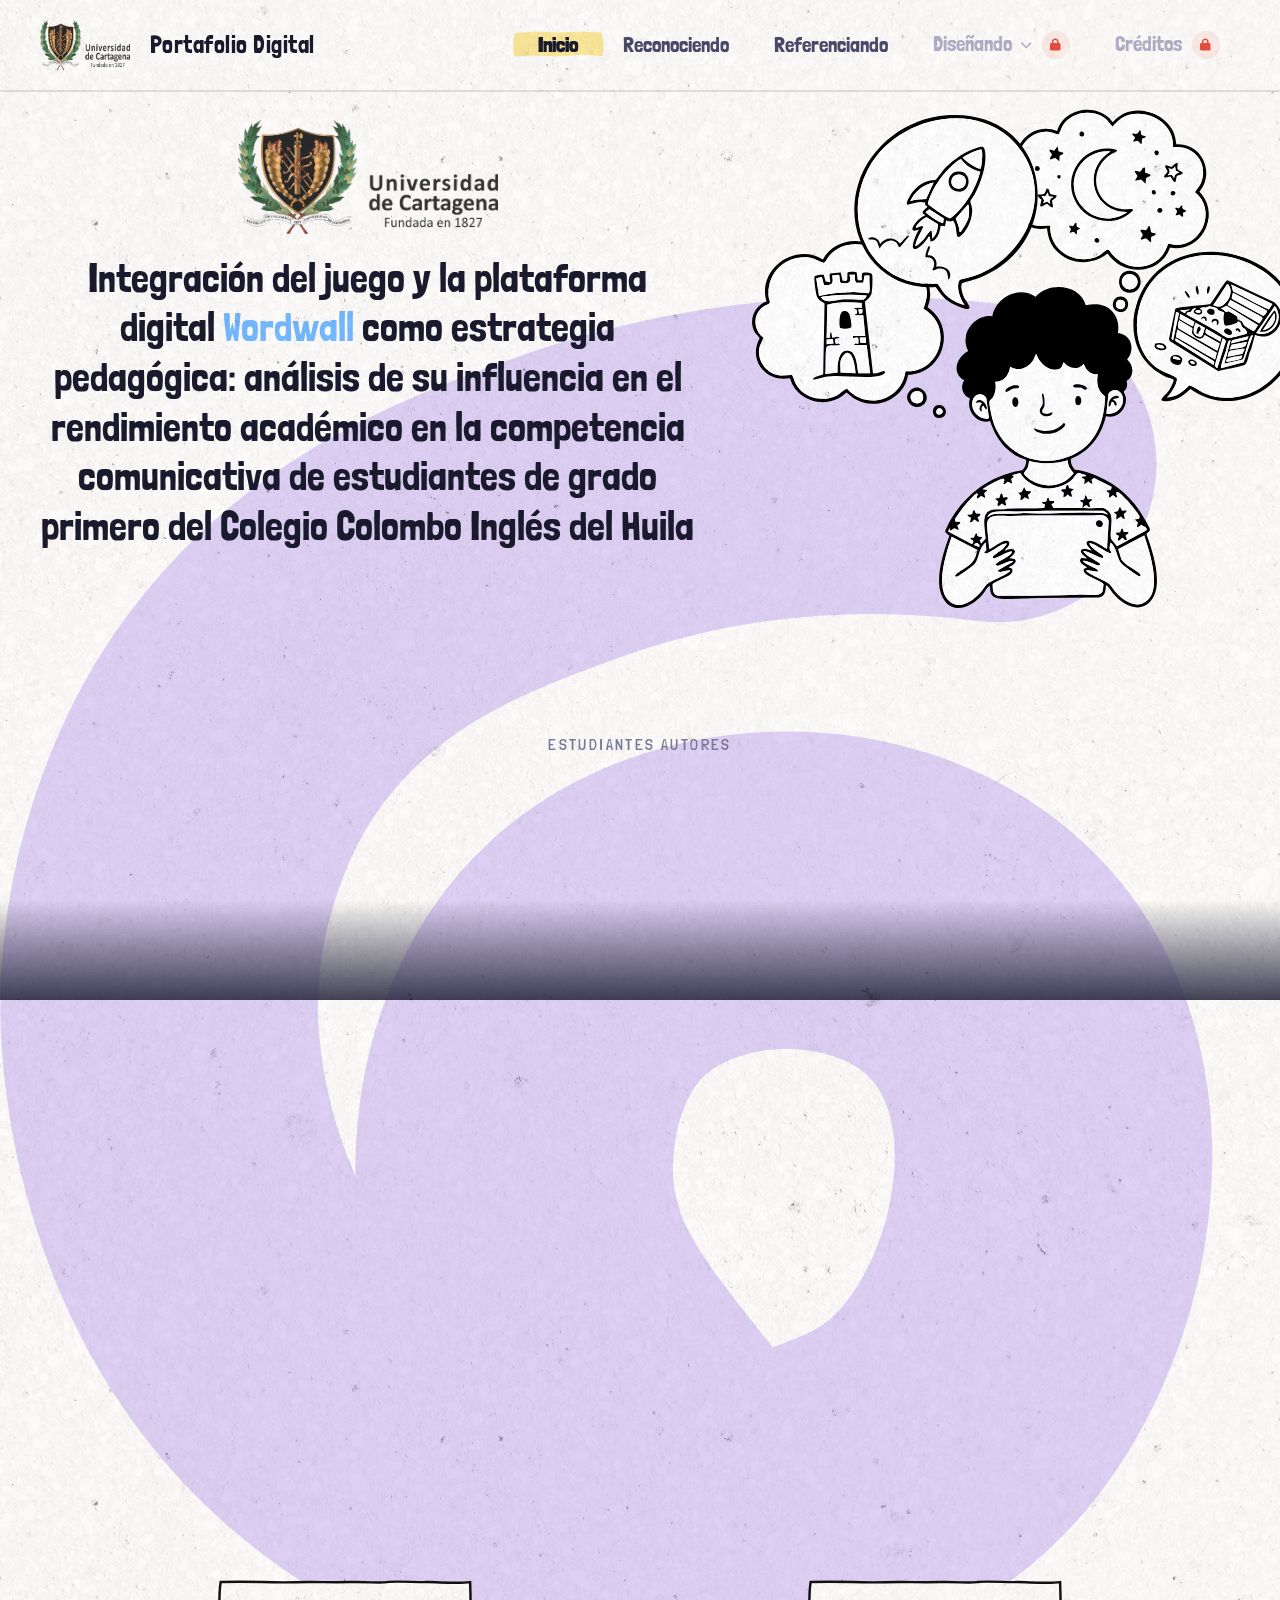
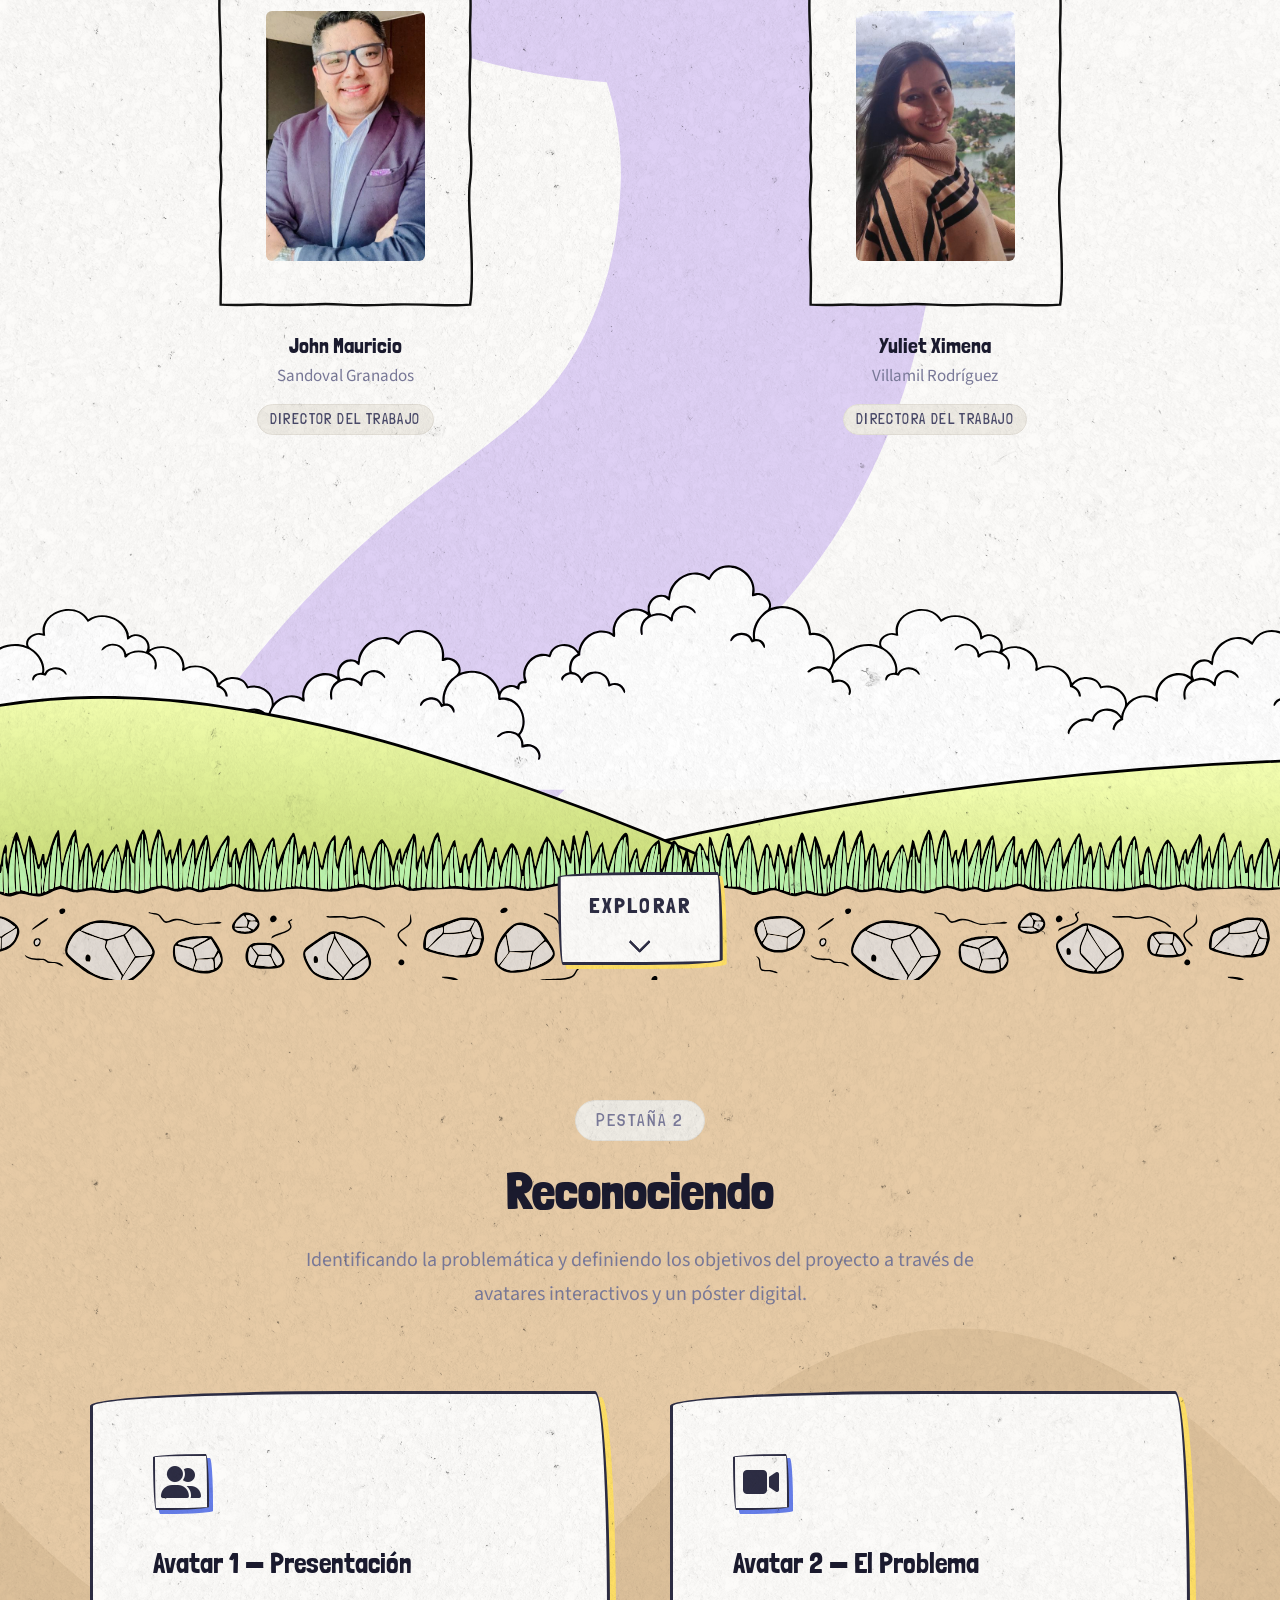
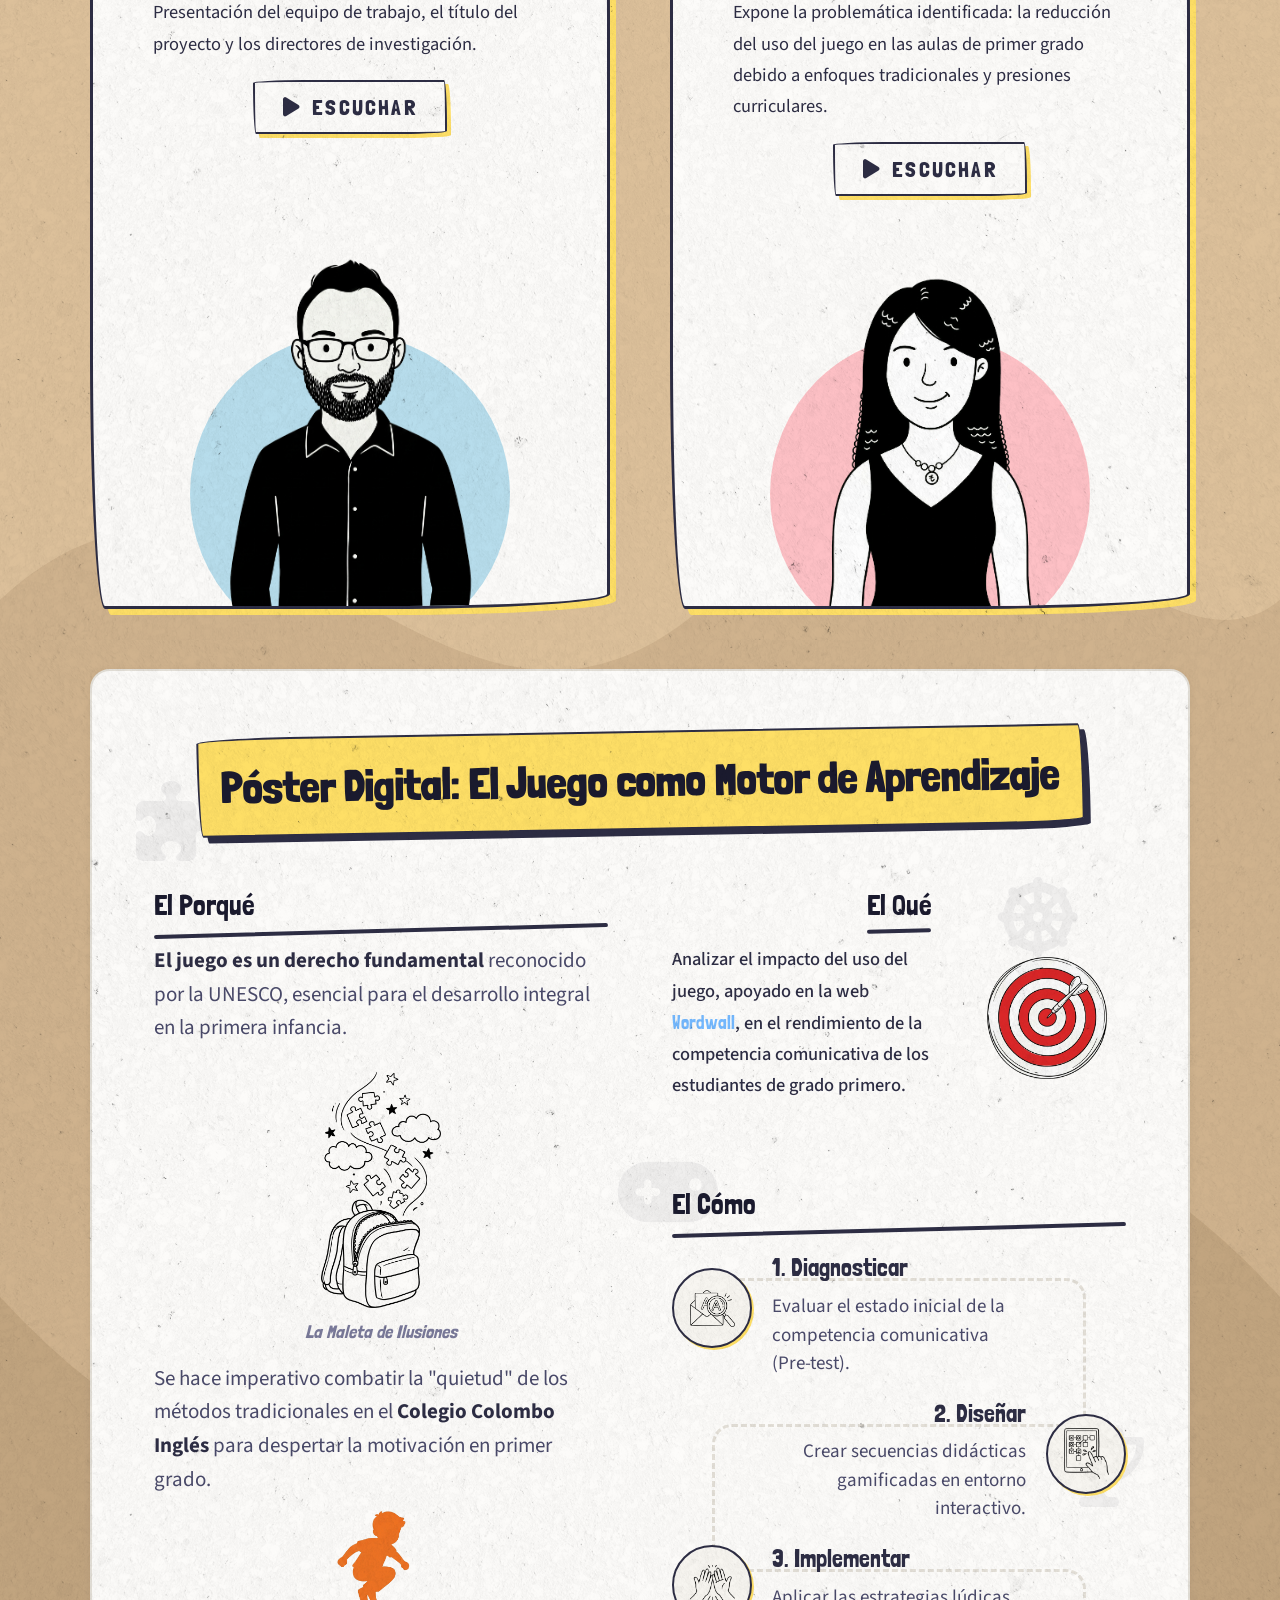
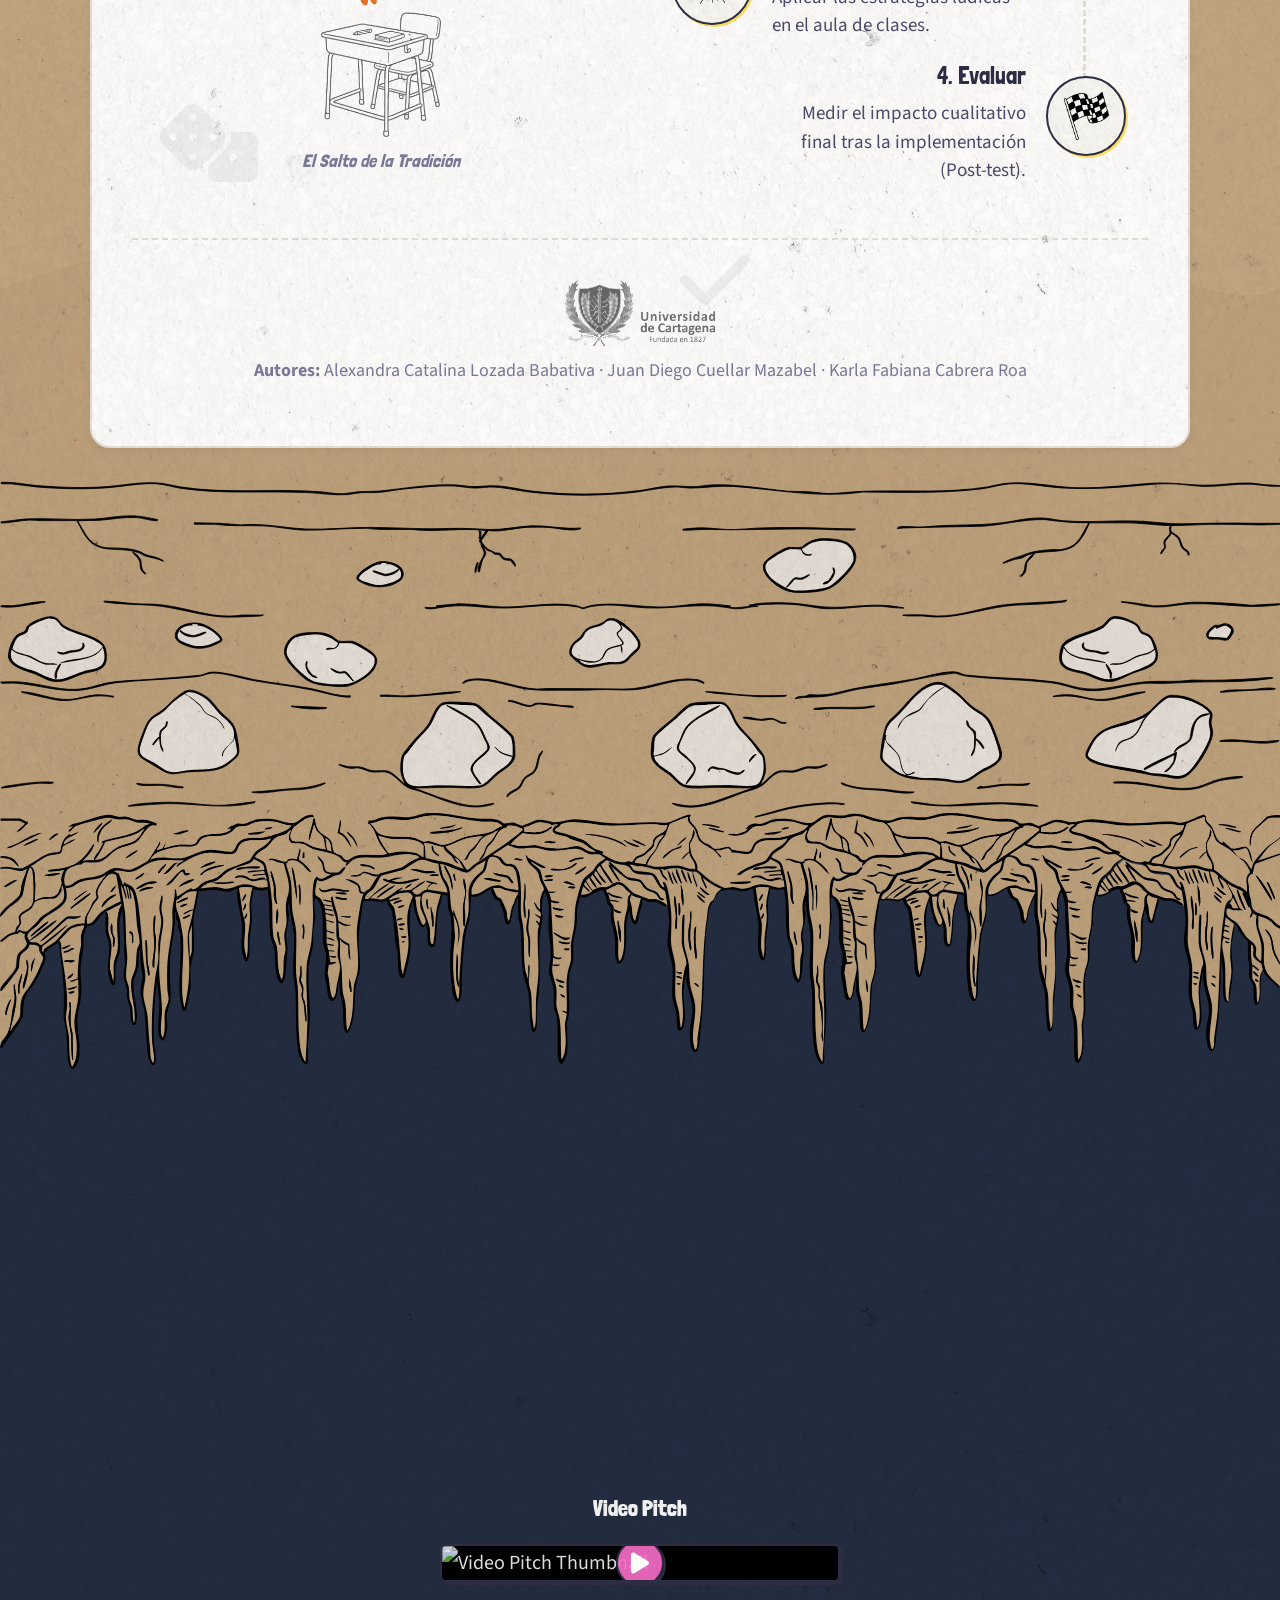
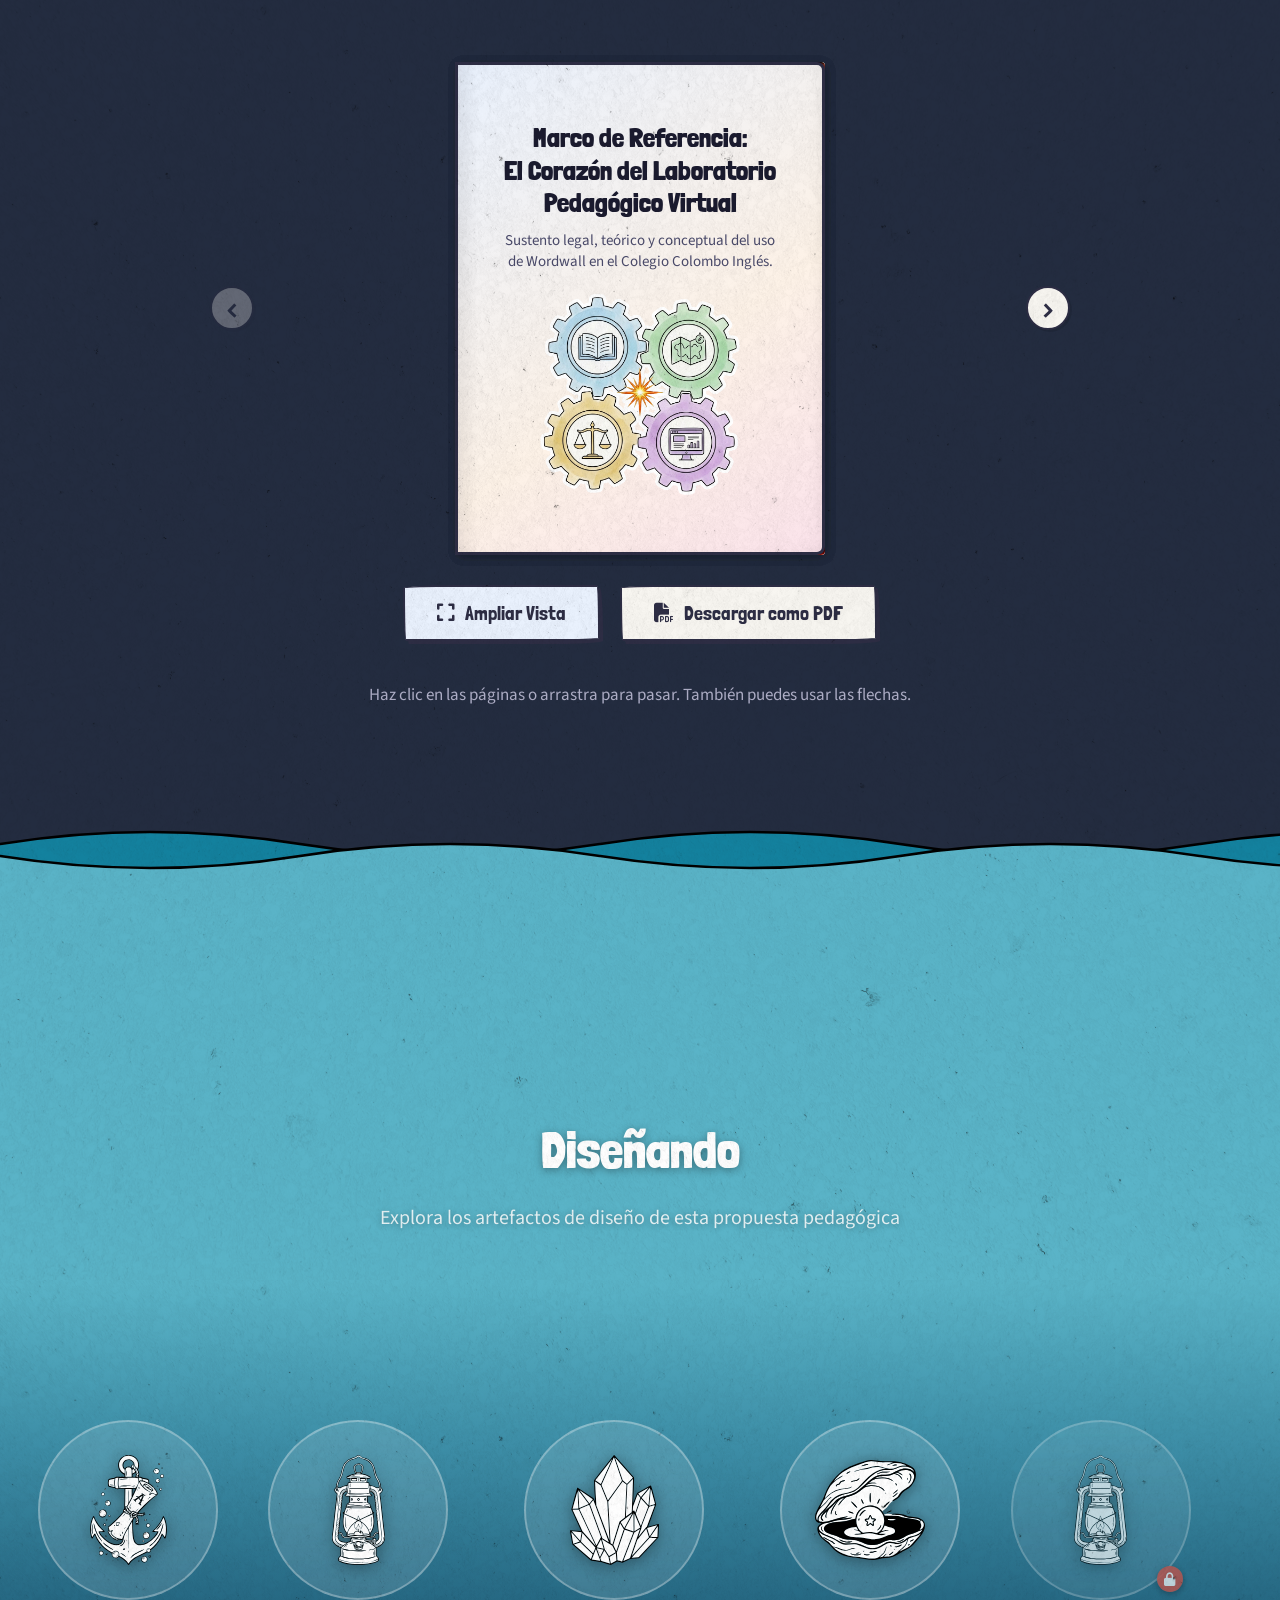
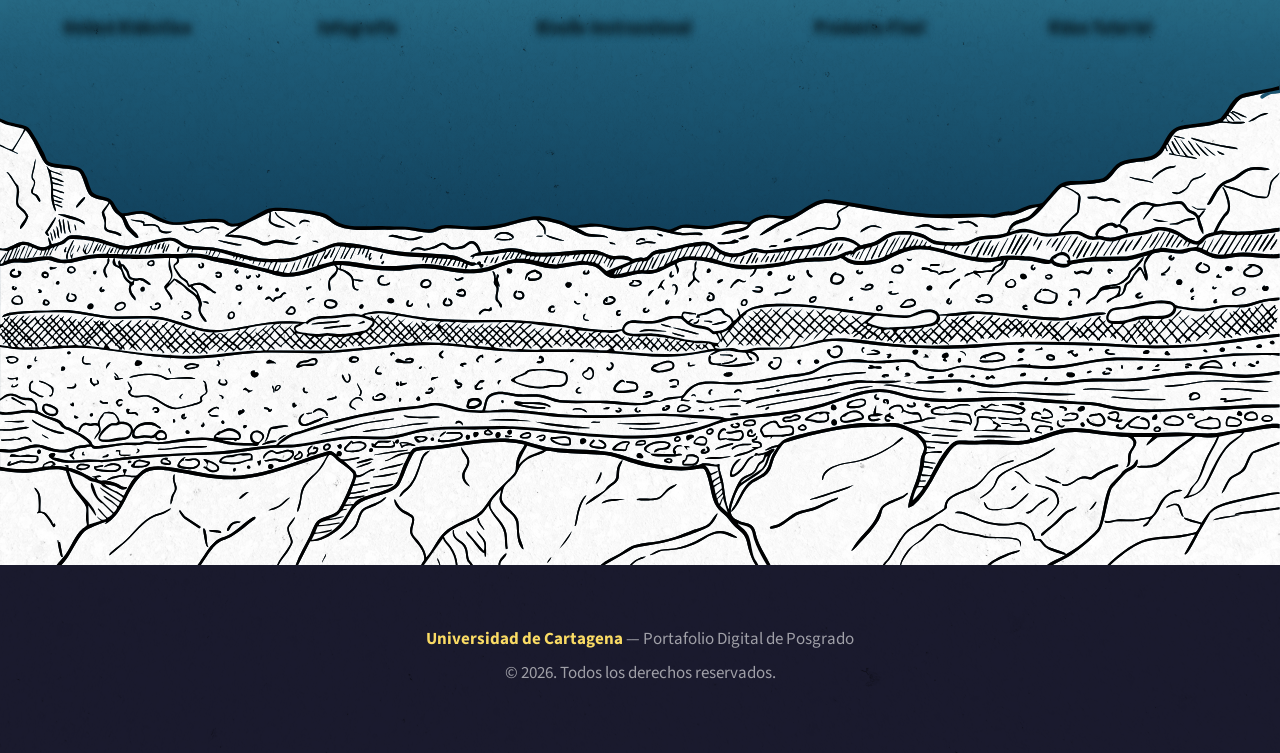
==== index.html @ 25a0bb57 "Added new producto final blog" ====
<!DOCTYPE html>
<html lang="es">

<head>
  <meta charset="UTF-8">
  <meta name="viewport" content="width=device-width, initial-scale=1.0">
  <meta name="description"
    content="Portafolio Digital de Posgrado — Integración de Wordwall como estrategia pedagógica. Universidad de Cartagena.">
  <title>Portafolio Digital | Integración de Wordwall — Universidad de Cartagena</title>
  <link rel="stylesheet" href="styles.css">
  <link rel="stylesheet" href="flipbook.css">
  <link rel="stylesheet" href="https://cdnjs.cloudflare.com/ajax/libs/font-awesome/6.4.0/css/all.min.css">
  <link rel="icon" href="assets/logo-unicaragena.svg" type="image/svg+xml">
</head>

<body>


  <!-- ======== NAVIGATION ======== -->
  <nav class="navbar" id="navbar">
    <a href="#inicio" class="nav-brand">
      <img id="navLogo" src="assets/Logo_Oficial_Unicartagena.png" alt="Escudo Universidad de Cartagena">
      <span>Portafolio Digital</span>
    </a>

    <button class="hamburger" id="hamburger" aria-label="Abrir menú">
      <span></span>
      <span></span>
      <span></span>
    </button>

    <ul class="nav-links" id="navLinks">
      <li><a href="#inicio" class="nav-link active" data-section="inicio">Inicio</a></li>
      <li><a href="#reconociendo" class="nav-link" data-section="reconociendo">Reconociendo</a></li>
      <li><a href="#referenciando" class="nav-link" data-section="referenciando">Referenciando</a></li>
      <li class="nav-dropdown-item">
        <button class="nav-link locked nav-dropdown-trigger" aria-haspopup="true" aria-expanded="false">
          Diseñando
          <i class="fa-solid fa-chevron-down nav-dropdown-arrow"></i>
          <span class="coming-soon-badge"><i class="fa-solid fa-lock"></i></span>
        </button>
        <ul class="nav-dropdown-menu" role="menu">
          <li role="menuitem">
            <a href="https://canva.link/xv79d8aturmkod3" target="_blank" rel="noopener"
              class="nav-subtab-item nav-subtab-active"
              style="display: flex; justify-content: space-between; align-items: center; width: 100%; text-decoration: none; color: inherit;">
              <span class="nav-subtab-left"><i class="fa-solid fa-book-open"></i> Unidad Didáctica</span>
              <!-- No lock badge as it is active -->
            </a>
          </li>
          <li role="menuitem">
            <a href="infografia.html" class="nav-subtab-item nav-subtab-active"
              style="display: flex; justify-content: space-between; align-items: center; width: 100%; text-decoration: none; color: inherit;">
              <span class="nav-subtab-left"><i class="fa-solid fa-image"></i> Infografía</span>
            </a>
          </li>
          <li role="menuitem">
            <a href="diseno_instruccional.html" class="nav-subtab-item nav-subtab-active"
              style="display: flex; justify-content: space-between; align-items: center; width: 100%; text-decoration: none; color: inherit;">
              <span class="nav-subtab-left"><i class="fa-solid fa-chalkboard-user"></i> Diseño Instruccional</span>
            </a>
          </li>
          <li role="menuitem">
            <a href="producto_final.html" target="_blank" rel="noopener" class="nav-subtab-item nav-subtab-active"
              style="display: flex; justify-content: space-between; align-items: center; width: 100%; text-decoration: none; color: inherit;">
              <span class="nav-subtab-left"><i class="fa-solid fa-star"></i> Producto Final</span>
            </a>
          </li>
          <li role="menuitem">
            <span class="nav-subtab-item">
              <span class="nav-subtab-left"><i class="fa-solid fa-video"></i> Video Tutorial</span>
              <span class="coming-soon-badge"><i class="fa-solid fa-lock"></i></span>
            </span>
          </li>
        </ul>
      </li>
      <li>
        <button class="nav-link locked" data-coming-soon="Créditos" data-cs-message="Referencias y Licenciamiento">
          Créditos
          <span class="coming-soon-badge"><i class="fa-solid fa-lock"></i></span>
        </button>
      </li>
    </ul>
  </nav>

  <!-- ======== COMING SOON OVERLAY ======== -->
  <div class="coming-soon-overlay" id="comingSoonOverlay">
    <div class="coming-soon-card">
      <div class="cs-icon"><i class="fa-solid fa-person-digging"></i></div>
      <h3 id="csTitle">Próximamente</h3>
      <p id="csDescription">Este contenido estará disponible pronto.</p>
      <button class="cs-close" id="csClose">Entendido</button>
    </div>
  </div>

  <!-- ======== CUSTOM CONTEXT MENU ======== -->
  <nav id="customContextMenu" class="context-menu" aria-label="Menú contextual" role="menu">
    <div class="context-menu-header">
      <span class="context-menu-title"><i class="fa-solid fa-map"></i> Navegar</span>
    </div>
    <ul class="context-menu-list">
      <li class="context-menu-item" data-action="scroll-top">
        <i class="fa-solid fa-arrow-up"></i> Inicio de la página
      </li>
      <li class="context-menu-item" data-action="scroll-bottom">
        <i class="fa-solid fa-arrow-down"></i> Final de la página
      </li>
      <li class="context-menu-divider" role="separator"></li>
      <li class="context-menu-item" data-action="goto" data-section="inicio">
        <i class="fa-solid fa-house"></i> Inicio
      </li>
      <li class="context-menu-item" data-action="goto" data-section="reconociendo">
        <i class="fa-solid fa-users"></i> Reconociendo
      </li>
      <li class="context-menu-item" data-action="goto" data-section="referenciando">
        <i class="fa-solid fa-book"></i> Referenciando
      </li>
      <li class="context-menu-item" data-action="goto" data-section="disenando">
        <i class="fa-solid fa-palette"></i> Diseñando
      </li>
      <li class="context-menu-item" data-action="goto" data-section="creditos">
        <i class="fa-solid fa-star"></i> Créditos
      </li>
    </ul>
  </nav>

  <!-- ======== HERO ======== -->
  <section class="hero" id="inicio">
    <div class="hero-bg-overlay" aria-hidden="true"></div>

    <!-- SVG line: drawn as user scrolls through this section -->
    <div class="scroll-line-wrapper" aria-hidden="true">
      <svg id="scroll-line-svg" xmlns="http://www.w3.org/2000/svg" viewBox="0 0 701.19 2059.2"
        preserveAspectRatio="xMidYMid meet">
        <path id="stroke-path"
          d="M380.3,76.8c-79.2-10.5-203.7-14.5-340.6,35.3-80,29.1-185.2,67.4-256.2,175.8-10.6,16.2-63.3,99.3-63.5,218.1,0,23.6,3,223.3,169.4,338.8,122.6,85,268,79,364.2,42.4,25.4-9.7,51.9-20.1,79.1-44.5,94.5-84.9,136.3-286,24-381.2-79.5-67.3-215.5-64.1-290.8,4.2C11.8,514.9,1.9,586,0,616.8c-11.4,186.3,187.5,239.5,207.1,457.4,1.9,20.9,9.9,129.6-49.4,234.4-47.4,83.6-107.6,111.6-173.6,166.6-70.5,58.7-160.9,159.2-228.7,338.8"
          fill="none" stroke="#B492F0" stroke-linecap="round" stroke-miterlimit="10" stroke-width="250" />
      </svg>
    </div>

    <!-- Top 2-column layout for Title and Illustration -->
    <div class="hero-top-layout">
      <div class="hero-text-col">
        <!-- Shield -->
        <div class="hero-shield-wrapper reveal-scale">
          <img id="heroLogo" src="assets/Logo_Oficial_Unicartagena.png" alt="Escudo Universidad de Cartagena"
            class="hero-shield">
        </div>

        <!-- Title — Letter Animation -->
        <h1 class="hero-title" id="heroTitle">
          Integración del juego y la plataforma digital <span class="highlight wordwall-sketch">Wordwall</span> como
          estrategia
          pedagógica: análisis de su influencia en el rendimiento académico en la competencia comunicativa de
          estudiantes
          de grado primero del Colegio Colombo Inglés del Huila
        </h1>
      </div>

      <!-- Illustration -->
      <div class="hero-illustration-col">
        <div class="hero-illustration">
          <img src="assets/image_1_bubble1.svg" class="ill-bubble bubble1" alt="">
          <img src="assets/image_1_bubble3.svg" class="ill-bubble bubble3" alt="">
          <img src="assets/image_1_bubble2.svg" class="ill-bubble bubble2" alt="">

          <img src="assets/image_1_bubble4.svg" class="ill-bubble bubble4" alt="">
          <img src="assets/image_1_boy_tablet.svg" class="ill-boy" alt="Boy holding tablet">
        </div>
      </div>
    </div>

    <!-- Bottom metadata layout -->
    <div class="hero-content">
      <div class="hero-meta stagger-children">
        <div class="hero-meta-group reveal">
          <p class="hero-meta-label">Estudiantes Autores</p>
        </div>

        <div class="author-cards">
          <!-- Author 1 -->
          <div class="author-card reveal">
            <div class="author-card-photo">
              <div class="photo-inner">
                <div class="photo-front">
                  <img src="assets/illustration_alexandra_losada.svg" alt="Avatar Alexandra Catalina Lozada Babativa">
                </div>
                <div class="photo-back">
                  <img src="assets/photo_alexandra_losada.png" alt="Foto Alexandra Catalina Lozada Babativa">
                </div>
              </div>
            </div>
            <h3 class="author-card-name">Alexandra Catalina</h3>
            <p class="author-card-surname">Lozada Babativa</p>
            <span class="author-card-role">Estudiante Autora</span>
          </div>

          <!-- Author 2 (Center - Arc) -->
          <div class="author-card reveal">
            <div class="author-card-photo">
              <div class="photo-inner">
                <div class="photo-front">
                  <img src="assets/illustration_juan_cuellar.svg" alt="Avatar Juan Diego Cuellar Mazabel">
                </div>
                <div class="photo-back">
                  <img src="assets/photo_juan_cuellar.png" alt="Foto Juan Diego Cuellar Mazabel">
                </div>
              </div>
            </div>
            <h3 class="author-card-name">Juan Diego</h3>
            <p class="author-card-surname">Cuellar Mazabel</p>
            <span class="author-card-role">Estudiante Autor</span>
          </div>

          <!-- Author 3 -->
          <div class="author-card reveal">
            <div class="author-card-photo">
              <div class="photo-inner">
                <div class="photo-front">
                  <img src="assets/illustration_karla_cabrera.svg" alt="Avatar Karla Fabiana Cabrera Roa">
                </div>
                <div class="photo-back">
                  <img src="assets/photo_karla_cabrera.png" alt="Foto Karla Fabiana Cabrera Roa">
                </div>
              </div>
            </div>
            <h3 class="author-card-name">Karla Fabiana</h3>
            <p class="author-card-surname">Cabrera Roa</p>
            <span class="author-card-role">Estudiante Autora</span>
          </div>
        </div>

        <div class="hero-meta-group reveal" style="margin-top: 3rem;">
          <p class="hero-meta-label">Directores y Docente de Asignatura</p>
        </div>

        <!-- Advisors -->
        <div class="advisor-cards">
          <!-- Advisor 1 (Slides from left) -->
          <div class="advisor-card reveal-left">
            <div class="advisor-card-photo">
              <div class="advisor-photo-inner">
                <img src="assets/photo_director2_mauricio_sandoval.png" alt="Foto John Mauricio Sandoval Granados">
              </div>
            </div>
            <h3 class="author-card-name">John Mauricio</h3>
            <p class="author-card-surname">Sandoval Granados</p>
            <span class="author-card-role">Director del Trabajo</span>
          </div>

          <!-- Advisor 2 (Center - Slides from bottom) -->
          <div class="advisor-card reveal">
            <div class="advisor-card-photo">
              <div class="advisor-photo-inner">
                <img src="assets/course-teacher-Marilin-Oviedo-Contreras.png" alt="Foto Marilin Oviedo Contreras">
              </div>
            </div>
            <h3 class="author-card-name">Marilin</h3>
            <p class="author-card-surname">Oviedo Contreras</p>
            <span class="author-card-role">Docente de Asignatura</span>
          </div>

          <!-- Advisor 3 (Slides from right) -->
          <div class="advisor-card reveal-right">
            <div class="advisor-card-photo">
              <div class="advisor-photo-inner">
                <img src="assets/photo_director2_yuliet_villamil.png" alt="Foto Yuliet Ximena Villamil Rodríguez">
              </div>
            </div>
            <h3 class="author-card-name">Yuliet Ximena</h3>
            <p class="author-card-surname">Villamil Rodríguez</p>
            <span class="author-card-role">Directora del Trabajo</span>
          </div>
        </div>
      </div>

    </div>

    <!-- ======================== -->
    <!-- LANDSCAPE DIVIDER        -->
    <!-- ======================== -->
    <div class="landscape-divider" aria-hidden="true">
      <!-- Layer 3 (Back): clouds scrolling right-to-left -->
      <div class="ld-clouds">
        <!-- Three copies: each renders at 2/3 viewport width, showing ~1.5 at once -->
        <img src="assets/continuous-cloud-layer.svg" class="ld-cloud-strip" alt="">
        <img src="assets/continuous-cloud-layer.svg" class="ld-cloud-strip" alt="">
        <img src="assets/continuous-cloud-layer.svg" class="ld-cloud-strip" alt="">
      </div>
      <!-- Layer 2 (Mid): rolling hills -->
      <img src="assets/hills-layer.svg" class="ld-hills" alt="">
      <!-- Layer 1 (Front): soil cross-section -->
      <img src="assets/ground-layer.svg" class="ld-ground" alt="">
    </div>

    <!-- Scroll indicator -->
    <div class="scroll-indicator">
      <span>Explorar</span>
      <div class="arrow"></div>
    </div>
  </section>

  <!-- ======== RECONOCIENDO (underground) ======== -->
  <section class="section reconociendo" id="reconociendo">
    <div class="section-header reveal">
      <span class="section-tag">Pestaña 2</span>
      <h2 class="section-title">Reconociendo</h2>
      <p class="section-subtitle">
        Identificando la problemática y definiendo los objetivos del proyecto a través de avatares interactivos y un
        póster digital.
      </p>
    </div>

    <div class="recon-grid">
      <!-- Avatar 1 Card (Left) -->
      <div class="recon-card avatar-card reveal-left">
        <div class="recon-card-icon avatars"><i class="fa-solid fa-user-group"></i></div>
        <h3>Avatar 1 — Presentación</h3>
        <p>Presentación del equipo de trabajo, el título del proyecto y los directores de investigación.</p>
        <!-- ── Interactive Avatar Player 1 ── -->
        <div class="avatar-player" id="avatarPlayer1">

          <!-- Play / Pause button (Moved above avatar) -->
          <button class="avatar-play-btn" id="playBtn1" aria-label="Reproducir presentación del Avatar 1">
            <i class="fa-solid fa-play" id="playIcon1"></i> <span id="playText1">Escuchar</span>
          </button>

          <!-- Pulse ring (audio visualizer) behind avatar -->
          <div class="avatar-pulse-ring" id="pulseRing1"></div>

          <!-- Stacked image frames (sits unclipped at bottom) -->
          <div class="avatar-frame-stack">
            <img class="avatar-base" src="assets/avatars/avatar-1.png" alt="Avatar 1 base">
            <img class="avatar-mouth" id="avatarMouth1" src="" alt="" aria-hidden="true">
            <img class="avatar-blink" id="avatarBlink1" src="assets/avatars/avatar-1-blink.png" alt=""
              aria-hidden="true">
          </div>

          <!-- Hidden audio element -->
          <audio id="avatarAudio1" preload="auto">
            <source src="assets/avatars/Juan Portafolio avatar 1.mp3" type="audio/mpeg">
          </audio>
        </div>
      </div>

      <!-- Avatar 2 Card (Right) -->
      <div class="recon-card avatar-card reveal-right">
        <div class="recon-card-icon avatars"><i class="fa-solid fa-video"></i></div>
        <h3>Avatar 2 — El Problema</h3>
        <p>Expone la problemática identificada: la reducción del uso del juego en las aulas de primer grado debido a
          enfoques tradicionales y presiones curriculares.</p>
        <!-- ── Interactive Avatar Player ── -->
        <div class="avatar-player" id="avatarPlayer2">

          <!-- Play / Pause button (Moved above avatar) -->
          <button class="avatar-play-btn" id="playBtn2" aria-label="Reproducir presentación del Avatar 2">
            <i class="fa-solid fa-play" id="playIcon2"></i> <span id="playText2">Escuchar</span>
          </button>

          <!-- Pulse ring (audio visualizer) behind avatar -->
          <div class="avatar-pulse-ring" id="pulseRing2"></div>

          <!-- Stacked image frames (sits unclipped at bottom) -->
          <div class="avatar-frame-stack">
            <img class="avatar-base" src="assets/avatars/avatar-2.png" alt="Avatar 2 base">
            <img class="avatar-mouth" id="avatarMouth2" src="" alt="" aria-hidden="true">
            <img class="avatar-blink" id="avatarBlink2" src="assets/avatars/avatar-2-blink.png" alt=""
              aria-hidden="true">
          </div>

          <!-- Hidden audio element -->
          <audio id="avatarAudio2" preload="auto">
            <source src="assets/avatars/Karla Portafolio avatar 2.mp3" type="audio/mpeg">
          </audio>
        </div>
      </div>

      <!-- Poster Card (Full Width) -->
      <!-- Poster Card (Full Width Vertical Redesign) -->
      <div class="recon-card poster-card reveal-up">

        <!-- Floating Decorations (Background) -->
        <div class="poster-floating-games" aria-hidden="true">
          <i class="fa-solid fa-puzzle-piece float-icon" style="top: 8%; left: 4%; animation-delay: 0s;"></i>
          <i class="fa-solid fa-gamepad float-icon" style="top: 35%; left: 48%; animation-delay: 1.5s;"></i>
          <i class="fa-solid fa-dice float-icon" style="top: 75%; left: 6%; animation-delay: 3s;"></i>
          <i class="fa-solid fa-dharmachakra float-icon" style="top: 15%; right: 10%; animation-delay: 2s;"></i>
          <i class="fa-solid fa-trophy float-icon" style="top: 55%; right: 4%; animation-delay: 0.5s;"></i>
          <i class="fa-solid fa-check float-icon" style="top: 85%; right: 40%; animation-delay: 2.5s;"></i>
        </div>

        <header class="poster-header">
          <h2>Póster Digital: El Juego como Motor de Aprendizaje</h2>
        </header>

        <div class="poster-body">

          <!-- Bloque Izquierdo - El "Por qué" (Justificación) -->
          <div class="poster-left justify-block poster-zone">
            <h3 class="poster-subheading">El Porqué <span class="doodle-line"></span></h3>

            <p class="porque-text"><strong>El juego es un derecho fundamental</strong> reconocido por la UNESCO,
              esencial para el desarrollo
              integral en la primera infancia.</p>

            <div class="poster-illustration-wrapper">
              <img src="assets/poster/backpack.png" alt="La Maleta de Ilusiones" class="poster-ill" loading="lazy">
              <p class="ill-caption">La Maleta de Ilusiones</p>
            </div>

            <p class="porque-text">Se hace imperativo combatir la "quietud" de los métodos tradicionales en el
              <strong>Colegio Colombo
                Inglés</strong> para despertar la motivación en primer grado.
            </p>

            <div class="poster-illustration-wrapper">
              <img src="assets/poster/student-desk-jump.png" alt="El Salto de la Tradición" class="poster-ill"
                loading="lazy">
              <p class="ill-caption">El Salto de la Tradición</p>
            </div>
          </div>

          <!-- Bloque Derecho (Columna) -->
          <div class="poster-right-column">
            <!-- Arriba - El "Qué" (Objetivo General) -->
            <div class="poster-center objective-block poster-zone">
              <h3 class="poster-subheading">El Qué <span class="doodle-line"></span></h3>
              <div class="objective-card porque-row" style="text-align: left;">
                <p class="highlight-objective porque-text" style="margin: 0;">
                  Analizar el impacto del uso del juego, apoyado en la web <span
                    class="highlight wordwall-sketch">Wordwall</span>, en el rendimiento de la competencia comunicativa
                  de los estudiantes de grado primero.
                </p>
                <div class="poster-illustration-wrapper">
                  <img src="assets/poster/target-board.png" alt="Ojo de buey (Objetivo)" class="poster-ill"
                    loading="lazy">
                </div>
              </div>
            </div>

            <!-- Abajo - El "Cómo" (Objetivos Específicos / Roadmap) -->
            <div class="poster-right roadmap-block poster-zone">
              <h3 class="poster-subheading">El Cómo <span class="doodle-line"></span></h3>

              <div class="roadmap-timeline">
                <!-- Step 1: Diagnosticar -->
                <div class="roadmap-step">
                  <div class="step-icon-wrapper">
                    <img src="assets/poster/magnifying-glass-letter.png" alt="Diagnosticar" class="poster-ill"
                      loading="lazy">
                  </div>
                  <div class="step-content">
                    <h4>1. Diagnosticar</h4>
                    <p>Evaluar el estado inicial de la competencia comunicativa (Pre-test).</p>
                  </div>
                </div>

                <!-- Step 2: Diseñar -->
                <div class="roadmap-step">
                  <div class="step-icon-wrapper">
                    <img src="assets/poster/tablet-touch.png" alt="Diseñar" class="poster-ill" loading="lazy">
                  </div>
                  <div class="step-content">
                    <h4>2. Diseñar</h4>
                    <p>Crear secuencias didácticas gamificadas en entorno interactivo.</p>
                  </div>
                </div>

                <!-- Step 3: Implementar -->
                <div class="roadmap-step">
                  <div class="step-icon-wrapper">
                    <img src="assets/poster/high-five.png" alt="Implementar" class="poster-ill" loading="lazy">
                  </div>
                  <div class="step-content">
                    <h4>3. Implementar</h4>
                    <p>Aplicar las estrategias lúdicas en el aula de clases.</p>
                  </div>
                </div>

                <!-- Step 4: Evaluar -->
                <div class="roadmap-step">
                  <div class="step-icon-wrapper">
                    <img src="assets/poster/flag.png" alt="Evaluar" class="poster-ill" loading="lazy">
                  </div>
                  <div class="step-content">
                    <h4>4. Evaluar</h4>
                    <p>Medir el impacto cualitativo final tras la implementación (Post-test).</p>
                  </div>
                </div>
              </div>
            </div>
          </div>
        </div>

        <footer class="poster-footer">
          <div class="footer-logos">
            <img src="assets/Logo_Oficial_Unicartagena.png" alt="Universidad de Cartagena" class="footer-logo">
          </div>
          <div class="footer-authors">
            <p><strong>Autores:</strong> Alexandra Catalina Lozada Babativa · Juan Diego
              Cuellar Mazabel · Karla Fabiana Cabrera Roa</p>
          </div>
        </footer>
      </div>
    </div>
  </section>

  <!-- ======================== -->
  <!-- UNDERGROUND DIVIDER      -->
  <!-- ======================== -->
  <div class="underground-divider" aria-hidden="true">
    <!-- Layer 1 (Back): underground rocks — sits above stalactites -->
    <div class="ud-rocks">
      <img src="assets/underground-rocks.svg?v=11" alt="">
    </div>
    <!-- Layer 2 (Front): stalactites — hangs down into the dark cave -->
    <div class="ud-stalactites">
      <img src="assets/stalactites.svg?v=11" alt="">
    </div>
  </div>

  <!-- ======== REFERENCIANDO ======== -->
  <section class="section referenciando" id="referenciando">
    <div class="section-header reveal">
      <span class="section-tag">Pestaña 3</span>
      <h2 class="section-title">Referenciando</h2>
      <p class="section-subtitle">
        Marco de Referencia: Explorando el sustento teórico, normativo, y conceptual a través del E-book interactivo.
      </p>
    </div>

    <!-- VIDEO PITCH -->
    <div class="video-thumbnail-trigger reveal" id="video-pitch-trigger"
      style="max-width: 400px; margin: 0 auto 2rem; position: relative; z-index: 10; display: block;">
      <h3
        style="margin-bottom: 0.8rem; font-size: 1.1rem; color: whitesmoke; text-align: center; font-family: var(--font-display, 'Londrina Solid', cursive);">
        Video Pitch</h3>
      <div class="video-thumb-container">
        <img src="https://img.youtube.com/vi/gWz4uMo9FlQ/hqdefault.jpg" alt="Video Pitch Thumbnail">
        <div class="play-overlay">
          <i class="fa-solid fa-play"></i>
        </div>
      </div>
    </div>

    <!-- ---- INTERACTIVE FLIPBOOK ---- -->
    <div id="flipbook-viewport">
      <div id="flipbook-scene" class="closed">
        <button id="fb-prev" class="fb-nav fb-nav-prev" aria-label="Página anterior">‹</button>
        <button id="fb-next" class="fb-nav fb-nav-next" aria-label="Siguiente página">›</button>

        <div id="flipbook">

          <!-- LEAF 0: Cover / Page 2 -->
          <div class="fb-leaf" data-leaf="0">
            <div class="fb-face fb-front cover-front">
              <div class="fb-page-content">
                <h1 class="cover-title">Marco de Referencia:<br>El Corazón del Laboratorio Pedagógico Virtual</h1>
                <p class="cover-subtitle">Sustento legal, teórico y conceptual del uso de Wordwall en el Colegio Colombo
                  Inglés.</p>
                <img src="assets/e-book/cover-illustration.png" alt="Portada"
                  class="cover-illustration fb-illustration">
              </div>
            </div>
            <div class="fb-face fb-back page-wallpaper page-wallpaper-left">
              <div class="fb-text-card" style="margin-top:auto; margin-bottom:auto;">
                <h2>Marco Contextual</h2>
                <h3>Donde nace la idea</h3>
                <p>La investigación se sitúa en el <strong>Colegio Bilingüe Nacional Colombo Inglés</strong> en Neiva,
                  Huila (Comuna 10). Es una institución de alta calidad con una planta física campestre de 30,000 m²,
                  enfocada en un modelo pedagógico afectivo y bilingüe.</p>
              </div>
              <span class="fb-page-num">2</span>
            </div>
          </div>

          <!-- LEAF 1: Page 3 / Page 4 -->
          <div class="fb-leaf" data-leaf="1">
            <div class="fb-face fb-front page-wallpaper page-wallpaper-right" style="padding:0;">
              <div class="fb-map-container">
                <iframe
                  src="https://maps.google.com/maps?q=Colegio+Bilingue+Nacional+Colombo+Ingles+Neiva+Huila&t=&z=15&ie=UTF8&iwloc=&output=embed"
                  allowfullscreen loading="lazy"></iframe>
              </div>
              <div class="fb-text-card" style="margin: 0.5rem 1rem;">
                <h3 style="text-align: center;">Conoce la Institución</h3>
                <p style="text-align: center; margin-bottom: 0.8rem;">Haz clic en los videos para descubrir más sobre el
                  colegio donde se desarrolla este proyecto de investigación.</p>
                <div class="fb-social-btns" style="margin: 0;">
                  <a href="https://www.facebook.com/reel/837250942466893" target="_blank" rel="noopener"
                    class="fb-social-btn">
                    <i class="fa-brands fa-facebook"></i> <i class="fa-solid fa-video"></i> Video FB
                  </a>
                  <a href="https://youtu.be/tuWXGFWPm-c?si=uqaSs6L4NiX0wszR" target="_blank" rel="noopener"
                    class="fb-social-btn">
                    <i class="fa-brands fa-youtube"></i> <i class="fa-solid fa-video"></i> Video YT
                  </a>
                </div>
              </div>
              <span class="fb-page-num">3</span>
            </div>
            <div class="fb-face fb-back">
              <div class="fb-page-content">
                <h2>Marco Normativo</h2>
                <h3>El respaldo legal</h3>
                <p>Nos amparamos en la <strong>Ley 115 de 1994</strong> para la autonomía curricular y el
                  <strong>Decreto 1290</strong> para una evaluación formativa.
                </p>
                <p>La <strong>Ley 1978 de 2019</strong> respalda nuestra autonomía para integrar recursos digitales como
                  Wordwall.</p>
                <img src="assets/e-book/page-3-illustration.png" alt="Marco normativo" class="fb-illustration"
                  style="width:70%; margin:auto; max-width:180px;">
              </div>
              <span class="fb-page-num">4</span>
            </div>
          </div>

          <!-- LEAF 2: Page 5 / Page 6 -->
          <div class="fb-leaf" data-leaf="2">
            <div class="fb-face fb-front">
              <div class="fb-page-content">
                <h2>Marco Teórico y Pedagógico</h2>
                <h3>La ciencia del juego</h3>
                <p>Basado en el <strong>Constructivismo de Piaget y Vygotsky</strong>, donde el juego es el mediador
                  para transitar por la zona de desarrollo próximo.</p>
                <p>Integramos la <strong>Gamificación</strong> para transformar el aula en un espacio de motivación
                  intrínseca.</p>
                <img src="assets/e-book/UNICEF_Logo_(cropped).png" alt="UNICEF Logo"
                  style="width:50%; max-width:130px; margin: auto; display:block; opacity: 0.85; mix-blend-mode: multiply;">
                <a href="https://www.unicef.org/lac/crianza/aprendizaje-inicial/desarrollando-cerebro-bebe-hijo-con-juego-video"
                  target="_blank" rel="noopener" class="fb-doodle-btn" style="margin-top:auto;">
                  <i class="fa-solid fa-globe"></i> Ver página UNICEF
                </a>
              </div>
              <span class="fb-page-num">5</span>
            </div>
            <div class="fb-face fb-back">
              <div class="fb-page-content mindmap-page">
                <div class="mindmap-centerfold left-side">
                  <div class="mm-tree">
                    <div class="mm-row">
                      <div class="mm-box mm-title">Integración del juego y la plataforma digital Wordwall como
                        estrategia pedagógica
                        <br>Análisis de su influencia en el rendimiento académico de estudiantes
                        de grado primero del Colegio Colombo Inglés del Huila.
                      </div>
                    </div>
                    <div class="mm-line-v"></div>
                    <div class="mm-row">
                      <div class="mm-box mm-hub">Marco conceptual</div>
                    </div>
                    <div class="mm-line-v"></div>
                    <div class="mm-line-h-container"></div>
                    <div class="mm-row mm-level-3">
                      <div class="mm-col">
                        <div class="mm-line-v-small"></div>
                        <div class="mm-box mm-cat">Tecnologías de la Información y la Comunicación (TIC)</div>
                        <div class="mm-line-v-small"></div>
                        <div class="mm-box mm-desc">Es el conjunto de herramientas que engloba y facilita el uso de
                          recursos digitales. Wordwall se enmarca como un recurso TIC.</div>
                      </div>
                      <div class="mm-col">
                        <div class="mm-line-v-small"></div>
                        <div class="mm-box mm-cat">Wordwall</div>
                        <div class="mm-line-v-small"></div>
                        <div class="mm-box mm-desc">Es la herramienta tecnológica digital seleccionada (Recurso
                          Educativo Digital - RED) que se incorpora como medio interactivo. Su uso facilita el diseño de
                          contenidos interactivos y apoya la estrategia de gamificación.</div>
                      </div>
                      <div class="mm-col">
                        <div class="mm-line-v-small"></div>
                        <div class="mm-box mm-cat">Juego</div>
                        <div class="mm-line-v-small"></div>
                        <div class="mm-box mm-desc">Es la estrategia fundamental y el elemento lúdico central, esencial
                          para el desarrollo saludable e integral del niño. La propuesta busca reintegrar el juego en el
                          proceso educativo de grado primero.</div>
                      </div>
                      <div class="mm-col">
                        <div class="mm-line-v-small"></div>
                        <div class="mm-box mm-cat">Motivación Intrínseca</div>
                        <div class="mm-line-v-small"></div>
                        <div class="mm-box mm-desc">Es el objetivo actitudinal central de la intervención. Es la
                          voluntad de aprender que surge del interés propio. La gamificación busca aumentar esta
                          motivación.</div>
                      </div>
                      <div class="mm-col">
                        <div class="mm-line-v-small"></div>
                        <div class="mm-box mm-cat">Desarrollo Integral</div>
                        <div class="mm-line-v-small"></div>
                        <div class="mm-box mm-desc">Objetivo final de la propuesta. Formación holística del educando
                          (aspectos cognitivos, emocional y social). Se busca potenciar este desarrollo
                          integral más allá del rendimiento académico.</div>
                      </div>
                    </div>
                  </div>
                </div>
              </div>
              <span class="fb-page-num">6</span>
            </div>
          </div>

          <!-- LEAF 3: Page 7 / Page 8 -->
          <div class="fb-leaf" data-leaf="3">
            <div class="fb-face fb-front">
              <div class="fb-page-content mindmap-page">
                <div class="mindmap-centerfold right-side">
                  <div class="mm-tree">
                    <div class="mm-row">
                      <div class="mm-box mm-title">Integración del juego y la plataforma digital Wordwall como
                        estrategia pedagógica
                        <br>Análisis de su influencia en el rendimiento académico de estudiantes
                        de grado primero del Colegio Colombo Inglés del Huila.
                      </div>
                    </div>
                    <div class="mm-line-v"></div>
                    <div class="mm-row">
                      <div class="mm-box mm-hub">Marco conceptual</div>
                    </div>
                    <div class="mm-line-v"></div>
                    <div class="mm-line-h-container"></div>
                    <div class="mm-row mm-level-3">
                      <div class="mm-col">
                        <div class="mm-line-v-small"></div>
                        <div class="mm-box mm-cat">Tecnologías de la Información y la Comunicación (TIC)</div>
                        <div class="mm-line-v-small"></div>
                        <div class="mm-box mm-desc">Es el conjunto de herramientas que engloba y facilita el uso de
                          recursos digitales. Wordwall se enmarca como un recurso TIC.</div>
                      </div>
                      <div class="mm-col">
                        <div class="mm-line-v-small"></div>
                        <div class="mm-box mm-cat">Wordwall</div>
                        <div class="mm-line-v-small"></div>
                        <div class="mm-box mm-desc">Es la herramienta tecnológica digital seleccionada (Recurso
                          Educativo Digital - RED) que se incorpora como medio interactivo. Su uso facilita el diseño de
                          contenidos interactivos y apoya la estrategia de gamificación.</div>
                      </div>
                      <div class="mm-col">
                        <div class="mm-line-v-small"></div>
                        <div class="mm-box mm-cat">Juego</div>
                        <div class="mm-line-v-small"></div>
                        <div class="mm-box mm-desc">Es la estrategia fundamental y el elemento lúdico central, esencial
                          para el desarrollo saludable e integral del niño. La propuesta busca reintegrar el juego en el
                          proceso educativo de grado primero.</div>
                      </div>
                      <div class="mm-col">
                        <div class="mm-line-v-small"></div>
                        <div class="mm-box mm-cat">Motivación Intrínseca</div>
                        <div class="mm-line-v-small"></div>
                        <div class="mm-box mm-desc">Es el objetivo actitudinal central de la intervención. Es la
                          voluntad de aprender que surge del interés propio. La gamificación busca aumentar esta
                          motivación.</div>
                      </div>
                      <div class="mm-col">
                        <div class="mm-line-v-small"></div>
                        <div class="mm-box mm-cat">Desarrollo Integral</div>
                        <div class="mm-line-v-small"></div>
                        <div class="mm-box mm-desc">Objetivo final de la propuesta. Formación holística del educando
                          (aspectos cognitivos, emocional y social). Se busca potenciar este desarrollo
                          integral más allá del rendimiento académico.</div>
                      </div>
                    </div>
                  </div>
                </div>
              </div>
              <span class="fb-page-num">7</span>
            </div>
            <div class="fb-face fb-back">
              <div class="fb-page-content podcast-page">
                <h2>Podcast</h2>
                <p>Escucha nuestra reflexión pedagógica.</p>
                <img src="assets/e-book/podcast-mic.png" alt="Microfono Podcast"
                  style="width: 100px; margin: 0.5rem auto;">
                <button id="podcastPlayBtn" class="podcast-play-btn" aria-label="Reproducir podcast">
                  <i id="podcastPlayIcon" class="fa-solid fa-play"></i>
                </button>
              </div>
              <span class="fb-page-num">8</span>
            </div>
          </div>

          <!-- LEAF 4: Page 9 / Back Cover -->
          <div class="fb-leaf" data-leaf="4">
            <div class="fb-face fb-front">
              <div class="fb-page-content"
                style="align-items:center; justify-content:center; text-align:center; gap:1rem;">
                <img src="assets/Logo_Oficial_Unicartagena.png" alt="Universidad de Cartagena"
                  style="max-width: 150px; margin: auto; opacity: 0.05;">
              </div>
              <span class="fb-page-num">9</span>
            </div>
            <div class="fb-face fb-back back-cover">
              <div class="fb-page-content"
                style="align-items:center; justify-content:center; text-align:center; gap:0.6rem;">
                <h2 style="font-size:1.1rem;">Marco de Referencia</h2>
                <p style="font-size:0.75rem;">Portafolio Digital — Universidad de Cartagena</p>
                <p style="font-size:0.65rem; color:var(--ink-faint); margin-top:auto;">© 2026</p>
              </div>
            </div>
          </div>

        </div><!-- /#flipbook -->
      </div><!-- /#flipbook-scene -->

      <div
        style="display: flex; gap: 1rem; flex-wrap: wrap; justify-content: center; margin-bottom: 0.5rem; z-index: 30; position: relative;">
        <button id="fb-toggle-expand" class="fb-download-btn" style="background: #eaf2fe;">
          <i class="fa-solid fa-expand"></i> <span id="fb-expand-text">Ampliar Vista</span>
        </button>
        <button id="fb-download" class="fb-download-btn"><i class="fa-solid fa-file-pdf"></i> Descargar como
          PDF</button>
      </div>
      <p class="fb-helper-text">Haz clic en las páginas o arrastra para pasar. También puedes usar las flechas.</p>
    </div><!-- /#flipbook-viewport -->

    <!-- Flipbook and Podcast Audio -->
    <audio id="page-flip-audio" src="assets/e-book/page-flip.mp3" preload="auto"></audio>
    <audio id="podcastAudio" src="assets/e-book/Karla Podcast.mp3" preload="metadata"></audio>
    <canvas id="podcast-visualizer"></canvas>

    <!-- ======== UNDERWATER EFFECT ======== -->
    <div class="water-tide-system" aria-hidden="true">
      <div class="water-tide-inner">
        <div class="water-waves"></div>
        <div class="water-body"></div>
      </div>
    </div>
  </section>

  <!-- ======== DISEÑANDO SECTION ======== -->
  <section class="section disenando-section" id="disenando" aria-label="Diseñando">

    <div class="disenando-header">
      <h2 class="section-title">Diseñando</h2>
      <p class="section-subtitle">Explora los artefactos de diseño de esta propuesta pedagógica</p>
    </div>

    <!-- Lake container: water gradient body, floating items, lake-floor illustration -->
    <div class="lake-container">

      <!-- Water gradient that goes from wave-blue to deep-lake blue -->
      <div class="lake-gradient-body"></div>

      <!-- Floating interactive buttons -->
      <div class="lake-items-layer">

        <!-- ANCHOR – Unidad Didáctica (ACTIVE) -->
        <div class="lake-item" data-label="Unidad Didáctica" style="--float-delay:0s; --float-left:10%;">
          <a href="https://canva.link/xv79d8aturmkod3" target="_blank" rel="noopener" class="lake-item__btn"
            aria-label="Abrir Unidad Didáctica">
            <img src="assets/design-tab-buttons/anchor.svg" alt="Ancla" class="lake-item__img">
          </a>
          <span class="lake-item__label">Unidad Didáctica</span>
        </div>

        <!-- LAMP – Infografía (ACTIVE) -->
        <div class="lake-item" data-label="Infografía" style="--float-delay:1.2s; --float-left:28%;">
          <a href="infografia.html" class="lake-item__btn" aria-label="Abrir Infografía">
            <img src="assets/design-tab-buttons/lamp.svg" alt="Lámpara" class="lake-item__img">
          </a>
          <span class="lake-item__label">Infografía</span>
        </div>

        <!-- CRYSTAL – Diseño Instruccional (ACTIVE) -->
        <div class="lake-item" data-label="Diseño Instruccional" style="--float-delay:0.6s; --float-left:48%;">
          <a href="diseno_instruccional.html" class="lake-item__btn" aria-label="Abrir Diseño Instruccional">
            <img src="assets/design-tab-buttons/crystal.svg" alt="Cristal" class="lake-item__img">
          </a>
          <span class="lake-item__label">Diseño Instruccional</span>
        </div>

        <!-- OYSTER – Producto Final (ACTIVE) -->
        <div class="lake-item" data-label="Producto Final" style="--float-delay:1.8s; --float-left:68%;">
          <a href="producto_final.html" target="_blank" rel="noopener" class="lake-item__btn"
            aria-label="Abrir Producto Final">
            <img src="assets/design-tab-buttons/oyster.svg" alt="Ostra" class="lake-item__img">
          </a>
          <span class="lake-item__label">Producto Final</span>
        </div>

        <!-- LAMP (periscope placeholder) – Video Tutorial (LOCKED) -->
        <div class="lake-item" data-coming-soon="Video Tutorial"
          data-cs-message="Recorrido audiovisual por la propuesta pedagógica"
          style="--float-delay:0.9s; --float-left:86%;">
          <button class="lake-item__btn lake-item__btn--locked" aria-label="Video Tutorial – Próximamente">
            <img src="assets/design-tab-buttons/lamp.svg" alt="Periscopio" class="lake-item__img">
            <span class="lake-lock-badge"><i class="fa-solid fa-lock"></i></span>
          </button>
          <span class="lake-item__label">Video Tutorial</span>
        </div>

      </div><!-- /.lake-items-layer -->

      <!-- Lake floor SVG — on top of the water, below the items -->
      <div class="lake-floor-wrapper">
        <img src="assets/design-tab-buttons/lake-floor.svg" alt="Fondo del lago" class="lake-floor-img">
      </div>

    </div><!-- /.lake-container -->

  </section><!-- /#disenando -->

  <!-- ======== VIDEO PITCH MODAL ======== -->
  <div id="video-modal" class="video-modal">
    <div class="video-modal-content">
      <button class="close-video-modal" aria-label="Cerrar video"><i class="fa-solid fa-xmark"></i></button>
      <div class="video-iframe-container">
        <iframe id="video-iframe" width="560" height="315" src="" title="YouTube video player" frameborder="0"
          allow="accelerometer; autoplay; clipboard-write; encrypted-media; gyroscope; picture-in-picture; web-share"
          referrerpolicy="strict-origin-when-cross-origin" allowfullscreen></iframe>
      </div>
    </div>
  </div>

  <!-- ======== FOOTER ======== -->
  <footer class="footer">
    <p><strong>Universidad de Cartagena</strong> — Portafolio Digital de Posgrado</p>
    <p>© 2026. Todos los derechos reservados.</p>
  </footer>

  <!-- GSAP + ScrollTrigger for scroll-driven SVG animation -->
  <script src="https://cdnjs.cloudflare.com/ajax/libs/gsap/3.12.5/gsap.min.js"></script>
  <script src="https://cdnjs.cloudflare.com/ajax/libs/gsap/3.12.5/ScrollTrigger.min.js"></script>
  <script src="script.js"></script>
  <script src="flipbook.js"></script>
</body>

</html>
---- styles.css ----
/* ============================================
   DIGITAL PORTFOLIO — Universidad de Cartagena
   Design System & Styles
   Phase 1: Hand-Drawn / Doodle Aesthetic
   ============================================ */

/* --- Google Fonts --- */
@import url('https://fonts.googleapis.com/css2?family=Londrina+Solid:wght@100;300;400;900&family=Londrina+Shadow&family=Londrina+Sketch&family=Source+Sans+Pro:ital,wght@0,300;0,400;0,600;0,700;1,400&display=swap');

/* ================================================
   SCROLL-DRIVEN SVG LINE ANIMATION
   Absolutely positioned inside .hero so it lives
   only within the Inicio section
   ================================================ */
.scroll-line-wrapper {
  /* Fills the hero section's coordinate space */
  position: absolute;
  /* Push down so it starts behind the boy */
  top: 14%;
  left: 25%;
  width: 100%;
  height: 100%;
  /* Behind all hero content */
  z-index: 0;
  /* Never block mouse/touch events */
  pointer-events: none;
}

#scroll-line-svg {
  /* Center horizontally inside the wrapper */
  display: block;
  margin: 0 auto;
  /* Narrow enough to look like a path, not fill the whole section */
  width: 100%;
  max-width: 100vw;
  /* Let the SVG be as tall as it needs to be */
  height: 100%;
  opacity: 0.4;
  /* Prevent the ultra-thick stroke from being chopped off at the viewBox edges */
  overflow: visible;
}


/* --- Design Tokens --- */
:root {
  /* Ink & Paper palette */
  --ink-black: #1a1a2e;
  --ink-dark: #2d2d44;
  --ink-medium: #4a4a6a;
  --ink-light: #7a7a9a;
  --ink-faint: #b0b0c8;

  /* Paper tones */
  --paper-white: #fdfcfa;
  --paper-cream: #f8f6f1;
  --paper-warm: #f0ede6;
  --paper-line: #e4e0d8;

  /* Accent colors (hand-drawn feel) */
  --highlight-yellow: #ffe066;
  --highlight-yellow-soft: rgba(255, 224, 102, 0.45);
  --highlight-pink: #ffb3ba;
  --highlight-blue: #a8d8ea;
  --highlight-green: #b5e8c3;
  --pencil-red: #e74c3c;

  /* Wordwall gradient (kept from original) */
  --gradient-wordwall: #74b9ff;

  /* Dynamically calculated Navbar backgrounds */
  --navbar-bg: rgba(253, 252, 250, 0.85);
  --navbar-bg-scrolled: rgba(253, 252, 250, 0.97);

  /* Button */
  --gradient-button: linear-gradient(135deg, #6c5ce7, #a29bfe);

  /* Typography */
  --font-display: 'Londrina Solid', cursive;
  --font-body: 'Source Sans Pro', sans-serif;
  --font-wordwall: 'Londrina Solid', cursive;

  /* Spacing */
  --space-xs: 0.25rem;
  --space-sm: 0.5rem;
  --space-md: 1rem;
  --space-lg: 1.5rem;
  --space-xl: 2rem;
  --space-2xl: 3rem;
  --space-3xl: 4rem;
  --space-4xl: 6rem;

  /* Borders & Shadows */
  --radius-sm: 8px;
  --radius-md: 12px;
  --radius-lg: 20px;
  --radius-xl: 38px;
  --radius-full: 9999px;
  --shadow-sm: 0 2px 8px rgba(0, 0, 0, 0.05);
  --shadow-md: 0 4px 20px rgba(0, 0, 0, 0.08);
  --shadow-lg: 0 8px 40px rgba(0, 0, 0, 0.10);

  /* Transitions */
  --ease-out: cubic-bezier(0.22, 1, 0.36, 1);
  --ease-spring: cubic-bezier(0.34, 1.56, 0.64, 1);
  --duration-fast: 200ms;
  --duration-normal: 400ms;
  --duration-slow: 700ms;
}

/* --- Reset & Base --- */
*,
*::before,
*::after {
  margin: 0;
  padding: 0;
  box-sizing: border-box;
}

html {
  scroll-behavior: smooth;
  scroll-padding-top: 80px;
  font-size: 20px;
}

body {
  font-family: var(--font-body);
  color: var(--ink-dark);
  background: var(--paper-white);
  line-height: 1.7;
  overflow-x: hidden;
  -webkit-font-smoothing: antialiased;
  position: relative;
  cursor: url('assets/cursor-default.svg') 5 5, auto;
}

/* --- Global Custom Cursor Enforcement --- */
*,
*::before,
*::after {
  cursor: url('assets/cursor-default.svg') 5 5, auto;
}

/* Interactive elements get the pointer variant */
a,
button,
[role="button"],
input,
select,
textarea,
.nav-link,
.nav-link *,
.context-menu-item,
.context-menu-item *,
.author-card,
.author-card *,
.cs-close {
  cursor: url('assets/cursor-pointer.svg') 5 5, pointer !important;
}

/* Custom text selection — highlighter marker style */
::selection {
  background: var(--highlight-yellow);
  color: var(--ink-black);
}

/* Realistic paper texture overlay */
body::after {
  content: '';
  position: absolute;
  top: 0;
  left: 0;
  width: 100%;
  height: 100%;
  pointer-events: none;
  z-index: 9999;
  opacity: 0.65;
  /* Adjust to fuse well */
  mix-blend-mode: multiply;
  background-image: url('assets/paper_texture.jpg');
  background-size: 100% auto;
  background-repeat: repeat-y;
}

img {
  max-width: 100%;
  height: auto;
  display: block;
}

a {
  text-decoration: none;
  color: inherit;
}

/* --- Scroll Reveal Animations --- */
.ud-rocks {
  top: 0;
  transform: translateY(4px);
  z-index: 1;
  /* Rocks sit slightly behind based on HTML, but can be adjusted */
}

.ud-stalactites {
  top: 0;
  transform: translateY(8px);
  z-index: 2;
}

.reveal {
  opacity: 0;
  transform: translateY(40px);
  transition: opacity var(--duration-slow) var(--ease-out),
    transform var(--duration-slow) var(--ease-out);
}

.reveal.visible {
  opacity: 1;
  transform: translateY(0);
}

.reveal-left {
  opacity: 0;
  transform: translateX(-50px);
  transition: opacity var(--duration-slow) var(--ease-out),
    transform var(--duration-slow) var(--ease-out);
}

.reveal-left.visible {
  opacity: 1;
  transform: translateX(0);
}

.reveal-right {
  opacity: 0;
  transform: translateX(50px);
  transition: opacity var(--duration-slow) var(--ease-out),
    transform var(--duration-slow) var(--ease-out);
}

.reveal-right.visible {
  opacity: 1;
  transform: translateX(0);
}

.reveal-scale {
  opacity: 0;
  transform: scale(0.85);
  transition: opacity var(--duration-slow) var(--ease-out),
    transform var(--duration-slow) var(--ease-out);
}

.reveal-scale.visible {
  opacity: 1;
  transform: scale(1);
}

/* Staggered children */
.stagger-children .reveal:nth-child(1) {
  transition-delay: 0ms;
}

.stagger-children .reveal:nth-child(2) {
  transition-delay: 120ms;
}

.stagger-children .reveal:nth-child(3) {
  transition-delay: 240ms;
}

.stagger-children .reveal:nth-child(4) {
  transition-delay: 360ms;
}

.stagger-children .reveal:nth-child(5) {
  transition-delay: 480ms;
}

/* ================================
   NAVIGATION — Paper / Notebook style
   ================================ */
.navbar {
  position: fixed;
  top: 0;
  left: 0;
  right: 0;
  z-index: 1000;
  padding: var(--space-md) var(--space-xl);
  display: flex;
  align-items: center;
  justify-content: space-between;
  background: var(--navbar-bg);
  backdrop-filter: blur(16px);
  -webkit-backdrop-filter: blur(16px);
  border-bottom: 2px solid var(--paper-line);
  transition: background var(--duration-normal) var(--ease-out),
    box-shadow var(--duration-normal) var(--ease-out),
    border-color var(--duration-normal) var(--ease-out);
}

.navbar.scrolled {
  background: var(--navbar-bg-scrolled);
  box-shadow: 0 2px 16px rgba(0, 0, 0, 0.06);
}

.nav-brand {
  display: flex;
  align-items: center;
  gap: var(--space-md);
}

.nav-brand img {
  width: 90px;
  height: 50px;
}

.nav-brand span {
  font-family: var(--font-display);
  font-weight: 400;
  font-size: 1.2rem;
  color: var(--ink-black);
  letter-spacing: 0.02em;
}

.nav-links {
  display: flex;
  align-items: center;
  gap: var(--space-xs);
  list-style: none;
}

/* --- Nav Link with Highlighter Effect --- */
.nav-link {
  position: relative;
  font-family: var(--font-display);
  font-weight: 400;
  font-size: 1.05rem;
  color: var(--ink-medium);
  padding: var(--space-sm) var(--space-md);
  border-radius: 4px;
  cursor: pointer;
  transition: color var(--duration-fast) var(--ease-out);
  border: none;
  background: none;
  white-space: nowrap;
  z-index: 1;
}

/* Highlighter marker stroke behind the text */
.nav-link::after {
  content: '';
  position: absolute;
  top: 10%;
  bottom: 10%;
  left: -8px;
  right: -8px;
  background-size: 100% 100%;
  background-repeat: no-repeat;
  border-radius: 2px;
  z-index: -1;
  clip-path: inset(0 100% 0 0);
  transition: clip-path 0.4s cubic-bezier(0.25, 0.46, 0.45, 0.94);
}

.nav-link[data-section="inicio"]::after {
  background-image: url("data:image/svg+xml,%3Csvg xmlns='http://www.w3.org/2000/svg' viewBox='0 0 200 60' preserveAspectRatio='none'%3E%3Cfilter id='r'%3E%3CfeTurbulence type='fractalNoise' baseFrequency='0.08' numOctaves='3' result='n'/%3E%3CfeDisplacementMap in='SourceGraphic' in2='n' scale='3' xChannelSelector='R' yChannelSelector='G'/%3E%3C/filter%3E%3Cpath d='M10,12 L50,9 L100,11 L150,9 L190,11 L194,20 L195,40 L192,50 L150,48 L100,51 L50,49 L10,51 L6,40 L8,20 Z' fill='%23fce899' filter='url(%23r)'/%3E%3C/svg%3E");
}

.nav-link[data-section="reconociendo"]::after {
  background-image: url("data:image/svg+xml,%3Csvg xmlns='http://www.w3.org/2000/svg' viewBox='0 0 200 60' preserveAspectRatio='none'%3E%3Cfilter id='r'%3E%3CfeTurbulence type='fractalNoise' baseFrequency='0.08' numOctaves='3' result='n'/%3E%3CfeDisplacementMap in='SourceGraphic' in2='n' scale='3' xChannelSelector='R' yChannelSelector='G'/%3E%3C/filter%3E%3Cpath d='M10,12 L50,9 L100,11 L150,9 L190,11 L194,20 L195,40 L192,50 L150,48 L100,51 L50,49 L10,51 L6,40 L8,20 Z' fill='%23ffcccb' filter='url(%23r)'/%3E%3C/svg%3E");
}

.nav-link[data-section="referenciando"]::after {
  background-image: url("data:image/svg+xml,%3Csvg xmlns='http://www.w3.org/2000/svg' viewBox='0 0 200 60' preserveAspectRatio='none'%3E%3Cfilter id='r'%3E%3CfeTurbulence type='fractalNoise' baseFrequency='0.08' numOctaves='3' result='n'/%3E%3CfeDisplacementMap in='SourceGraphic' in2='n' scale='3' xChannelSelector='R' yChannelSelector='G'/%3E%3C/filter%3E%3Cpath d='M10,12 L50,9 L100,11 L150,9 L190,11 L194,20 L195,40 L192,50 L150,48 L100,51 L50,49 L10,51 L6,40 L8,20 Z' fill='%23c1e1c1' filter='url(%23r)'/%3E%3C/svg%3E");
}

.nav-link[data-coming-soon="Diseñando"]::after {
  background-image: url("data:image/svg+xml,%3Csvg xmlns='http://www.w3.org/2000/svg' viewBox='0 0 200 60' preserveAspectRatio='none'%3E%3Cfilter id='r'%3E%3CfeTurbulence type='fractalNoise' baseFrequency='0.08' numOctaves='3' result='n'/%3E%3CfeDisplacementMap in='SourceGraphic' in2='n' scale='3' xChannelSelector='R' yChannelSelector='G'/%3E%3C/filter%3E%3Cpath d='M10,12 L50,9 L100,11 L150,9 L190,11 L194,20 L195,40 L192,50 L150,48 L100,51 L50,49 L10,51 L6,40 L8,20 Z' fill='%23add8e6' filter='url(%23r)'/%3E%3C/svg%3E");
}

.nav-link[data-coming-soon="Créditos"]::after {
  background-image: url("data:image/svg+xml,%3Csvg xmlns='http://www.w3.org/2000/svg' viewBox='0 0 200 60' preserveAspectRatio='none'%3E%3Cfilter id='r'%3E%3CfeTurbulence type='fractalNoise' baseFrequency='0.08' numOctaves='3' result='n'/%3E%3CfeDisplacementMap in='SourceGraphic' in2='n' scale='3' xChannelSelector='R' yChannelSelector='G'/%3E%3C/filter%3E%3Cpath d='M10,12 L50,9 L100,11 L150,9 L190,11 L194,20 L195,40 L192,50 L150,48 L100,51 L50,49 L10,51 L6,40 L8,20 Z' fill='%23e6e6fa' filter='url(%23r)'/%3E%3C/svg%3E");
}

.nav-link:hover {
  color: var(--ink-black);
}

.nav-link:hover::after {
  clip-path: inset(0 0 0 0);
}

/* Active link — highlighter always visible */
.nav-link.active {
  color: var(--ink-black);
  font-weight: 900;
}

.nav-link.active::after {
  clip-path: inset(0 0 0 0);
}

/* Locked nav links */
.nav-link.locked {
  color: var(--ink-faint);
}

.nav-link.locked:hover {
  color: var(--ink-black);
}

/* Coming soon badge */
.coming-soon-badge {
  display: inline-flex;
  align-items: center;
  gap: 4px;
  font-size: 0.6rem;
  font-weight: 700;
  text-transform: uppercase;
  letter-spacing: 0.08em;
  color: var(--pencil-red);
  background: rgba(231, 76, 60, 0.1);
  padding: 8px 8px;
  border-radius: var(--radius-full);
  margin-left: 6px;
  vertical-align: middle;
  font-family: var(--font-body);
}

/* ================================
   NAV DROPDOWN (Diseñando submenu)
   ================================ */
.nav-dropdown-item {
  position: relative;
}

.nav-dropdown-arrow {
  font-size: 0.6rem;
  margin-left: 4px;
  transition: transform var(--duration-fast) var(--ease-out);
  vertical-align: middle;
}

.nav-dropdown-menu {
  position: absolute;
  top: calc(100% + 6px);
  left: 50%;
  transform: translateX(-50%) translateY(-6px);
  background: var(--paper-white);
  border: 2px solid var(--ink-dark);
  border-radius: 255px 15px 225px 15px / 15px 225px 15px 255px;
  box-shadow: 6px 6px 0 var(--highlight-yellow);
  list-style: none;
  min-width: 240px;
  padding: 12px 0;
  opacity: 0;
  pointer-events: none;
  transition: opacity var(--duration-fast) var(--ease-out),
    transform var(--duration-fast) var(--ease-out);
  z-index: 1100;
  /* Doodle border feel */
  background-image: url('assets/paper_texture.jpg');
  background-size: 300% auto;
  background-repeat: repeat;
}

/* Show on hover */
.nav-dropdown-item:hover .nav-dropdown-menu,
.nav-dropdown-item:focus-within .nav-dropdown-menu {
  opacity: 1;
  pointer-events: all;
  transform: translateX(-50%) translateY(0);
}

/* Rotate arrow on open */
.nav-dropdown-item:hover .nav-dropdown-arrow,
.nav-dropdown-item:focus-within .nav-dropdown-arrow {
  transform: rotate(180deg);
}

/* Bridge gap so mouse can travel from button to menu */
.nav-dropdown-menu::before {
  content: '';
  position: absolute;
  top: -10px;
  left: 0;
  right: 0;
  height: 10px;
}

.nav-subtab-item {
  display: flex;
  align-items: center;
  justify-content: space-between;
  gap: 0.5rem;
  padding: 0.55rem 1.1rem;
  font-family: var(--font-display);
  font-size: 0.9rem;
  color: var(--ink-medium);
  opacity: 0.75;
  transition: background var(--duration-fast), color var(--duration-fast);
  border-radius: var(--radius-sm);
  margin: 0 0.3rem;
  white-space: nowrap;
}

.nav-subtab-item:hover {
  background-color: var(--highlight-blue);
  color: var(--ink-black);
  opacity: 1;
}

.nav-subtab-left {
  display: flex;
  align-items: center;
  gap: 0.5rem;
}

.nav-subtab-left i {
  width: 1.1em;
  text-align: center;
  color: var(--ink-light);
}

/* Divider between items */
.nav-dropdown-menu li+li {
  border-top: 1px dashed var(--paper-line);
}

/* Mobile hamburger */
.hamburger {
  display: none;
  flex-direction: column;
  gap: 5px;
  cursor: pointer;
  background: none;
  border: none;
  padding: var(--space-sm);
}

.hamburger span {
  width: 24px;
  height: 2px;
  background: var(--ink-black);
  border-radius: 2px;
  transition: all var(--duration-fast) var(--ease-out);
}

.hamburger.open span:nth-child(1) {
  transform: rotate(45deg) translate(5px, 5px);
}

.hamburger.open span:nth-child(2) {
  opacity: 0;
}

.hamburger.open span:nth-child(3) {
  transform: rotate(-45deg) translate(5px, -5px);
}

/* ================================
   COMING SOON TOOLTIP / MODAL
   ================================ */
.coming-soon-overlay {
  position: fixed;
  inset: 0;
  z-index: 2000;
  background: rgba(26, 26, 46, 0.4);
  backdrop-filter: blur(8px);
  display: flex;
  align-items: center;
  justify-content: center;
  opacity: 0;
  pointer-events: none;
  transition: opacity var(--duration-normal) var(--ease-out);
}

.coming-soon-overlay.active {
  opacity: 1;
  pointer-events: all;
}

.coming-soon-card {
  position: relative;
  background-image: url('assets/doodle_outline_rectangle.svg');
  background-size: 100% 100%;
  background-repeat: no-repeat;
  background-color: transparent;
  padding: calc(var(--space-3xl) + 10px) var(--space-3xl);
  max-width: 440px;
  width: 90%;
  text-align: center;
  transform: scale(0.9) translateY(20px);
  transition: transform var(--duration-normal) var(--ease-spring);
}

.coming-soon-overlay.active .coming-soon-card {
  transform: scale(1) translateY(0);
}

.coming-soon-card .cs-icon {
  width: 64px;
  height: 64px;
  margin: 0 auto var(--space-lg);
  background: var(--highlight-yellow);
  border-radius: var(--radius-md);
  display: flex;
  align-items: center;
  justify-content: center;
  font-size: 1.8rem;
  color: var(--ink-dark);
}

.coming-soon-card h3 {
  font-family: var(--font-display);
  font-size: 1.5rem;
  font-weight: 400;
  color: var(--ink-black);
  margin-bottom: var(--space-sm);
}

.coming-soon-card p {
  color: var(--ink-light);
  font-size: 0.95rem;
  margin-bottom: var(--space-xl);
}

.coming-soon-card .cs-close {
  font-family: var(--font-display);
  font-weight: 400;
  font-size: 1rem;
  color: var(--paper-white);
  background: var(--ink-black);
  border: none;
  border-radius: var(--radius-full);
  padding: var(--space-sm) var(--space-xl);
  cursor: pointer;
  transition: transform var(--duration-fast) var(--ease-spring),
    box-shadow var(--duration-fast);
}

.coming-soon-card .cs-close:hover {
  transform: scale(1.05);
  box-shadow: var(--shadow-md);
}

/* ================================
   HERO SECTION — Paper style
   ================================ */
.hero {
  position: relative;
  min-height: 100vh;
  display: flex;
  flex-direction: column;
  align-items: center;
  justify-content: center;
  background: var(--paper-white);
  overflow: hidden;
  padding: 120px var(--space-xl) var(--space-3xl);
}

.hero-top-layout {
  width: 100%;
  max-width: 1250px;
  display: grid;
  grid-template-columns: 1.15fr 0.85fr;
  gap: var(--space-2xl);
  align-items: center;
  margin-bottom: var(--space-2xl);
}

.hero-text-col {
  display: flex;
  flex-direction: column;
  align-items: flex-start;
  text-align: left;
}

.hero-illustration-col {
  position: relative;
  display: flex;
  justify-content: center;
  align-items: center;
}

.hero-illustration {
  position: relative;
  width: 100%;
  max-width: 500px;
  aspect-ratio: 1.1;
}

.hero-illustration img {
  position: absolute;
  object-fit: contain;
  height: auto;
  margin-left: 50px;
}

/* Individual Illustration Placement */
.ill-boy {
  width: 45%;
  bottom: -5%;
  left: 27.5%;
  z-index: 5;
  transform: translateY(40px);
  opacity: 0;
}

.ill-bubble {
  opacity: 0;
  transform: scale(0);
}

.ill-bubble.bubble1 {
  width: 40%;
  left: -11%;
  bottom: 38%;
  z-index: 1;
}

.ill-bubble.bubble2 {
  width: 38%;
  left: 10%;
  top: -7%;
  z-index: 3;
}

.ill-bubble.bubble3 {
  width: 42%;
  left: 36%;
  top: -10%;
  z-index: 2;
  rotate: 15deg;
}

.ill-bubble.bubble4 {
  width: 34%;
  right: -8%;
  bottom: 45%;
  rotate: 15deg;
  z-index: 4;
}

/* Trigger keyframes (running on load mapping to title delay) */
.ill-boy {
  animation: slideBouncy 1.0s cubic-bezier(0.175, 0.885, 0.32, 1.275) forwards;
  animation-delay: 0.8s;
}

.ill-bubble {
  animation: popBubble 0.8s cubic-bezier(0.175, 0.885, 0.32, 1.275) forwards;
}

/* Set transform-origins to pop outward radially from the boy */
.ill-bubble.bubble1 {
  transform-origin: 100% 100%;
  animation-delay: 1.2s;
}

.ill-bubble.bubble2 {
  transform-origin: 100% 100%;
  animation-delay: 1.5s;
}

.ill-bubble.bubble3 {
  transform-origin: 50% 100%;
  animation-delay: 1.3s;
}

.ill-bubble.bubble4 {
  transform-origin: 0% 100%;
  animation-delay: 1.8s;
}

@keyframes slideBouncy {
  to {
    transform: translateY(0);
    opacity: 1;
  }
}

@keyframes popBubble {
  to {
    transform: scale(1);
    opacity: 1;
  }
}

@keyframes ebookPromptBounce {

  0%,
  100% {
    transform: translateY(0);
  }

  50% {
    transform: translateY(-10px);
  }
}

/* ---- Hover effects on hero illustrations ---- */

/* Always show the default doodle cursor, never the pointer hand.
   Use CSS transitions (not keyframe animations) for hover so there
   is no conflict with the entrance animation forwards fill-mode.
   JS (animationend) locks the final state before transitions fire. */
.ill-boy,
.ill-bubble {
  cursor: url('assets/cursor-default.svg') 5 5, auto !important;
  transition: transform 0.4s var(--ease-spring),
    filter 0.4s var(--ease-out);
}

.ill-boy:hover {
  transform: translateY(-10px) scale(1.05) rotate(-2deg) !important;
}

.ill-bubble:hover {
  transform: scale(1.13) translateY(-6px) !important;
  z-index: 10 !important;
}


/* Adjust mobile layout */
@media (max-width: 768px) {
  .hero-top-layout {
    grid-template-columns: 1fr;
    text-align: center;
  }

  .hero-text-col {
    align-items: center;
    text-align: center;
  }

  .hero-shield-wrapper {
    margin: 0 auto var(--space-md);
  }
}

.hero-content {
  position: relative;
  z-index: 1;
  max-width: 1200px;
  text-align: center;
}

/* Shield */
.hero-shield-wrapper {
  width: 260px;
  align-self: center;
  /* Left aligned for desktop within flex container */
  margin: 0 auto var(--space-md);
  padding: 0;
  border-radius: 0;
  border: none;
  box-shadow: none;
  backdrop-filter: none;
  -webkit-backdrop-filter: none;
  animation: none;
}

.hero-shield {
  width: 100%;
  height: auto;
  object-fit: contain;
}

/* --- Letter-by-Letter Animation Title --- */
.hero-title {
  font-family: var(--font-display);
  font-size: clamp(1.8rem, 3.1vw, 2.5rem);
  font-weight: 400;
  color: var(--ink-black);
  line-height: 1.25;
  margin-bottom: var(--space-2xl);
  max-width: 100%;
  text-align: center;
}

.letter-anim {
  opacity: 0;
  display: inline-block;
  white-space: pre;
  animation: letterPopIn 0.5s cubic-bezier(0.175, 0.885, 0.32, 1.275) forwards;
}

@keyframes letterPopIn {
  0% {
    opacity: 0;
    transform: translateY(10px) scale(0.8);
  }

  100% {
    opacity: 1;
    transform: translateY(0) scale(1);
  }
}

/* Wordwall highlight text */
.hero-title .highlight,
.wordwall-sketch,
.wordwall-sketch .letter-anim {
  font-family: var(--font-wordwall);
  background: var(--gradient-wordwall);
  -webkit-background-clip: text;
  -webkit-text-fill-color: transparent;
  background-clip: text;
}

.hero-meta {
  display: flex;
  flex-direction: column;
  gap: var(--space-lg);
}

.hero-meta-group {
  text-align: center;
}

.hero-meta-label {
  font-family: var(--font-display);
  font-size: 0.8rem;
  font-weight: 300;
  text-transform: uppercase;
  letter-spacing: 0.15em;
  color: var(--ink-light);
  margin-top: var(--space-2xl);
  margin-bottom: var(--space-xs);
}

.hero-meta-value {
  font-family: var(--font-body);
  font-size: 0.95rem;
  font-weight: 400;
  color: var(--ink-medium);
  line-height: 1.6;
}

.hero-meta-value strong {
  color: var(--ink-black);
  font-weight: 600;
}

/* ---- Presentation Cards (Authors & Advisors) ---- */
.author-cards,
.advisor-cards {
  display: flex;
  justify-content: center;
  align-items: flex-start;
  gap: var(--space-xl);
  flex-wrap: wrap;
  margin-top: var(--space-md);
  margin-bottom: var(--space-2xl);
}

.advisor-cards {
  margin-top: var(--space-lg);
}

.author-card,
.advisor-card {
  position: relative;
  width: 255px;
  text-align: center;
  /* Include opacity to ensure the .reveal fade-in isn't overridden and abrupt! */
  transition: transform var(--duration-normal) var(--ease-spring), opacity var(--duration-slow) var(--ease-out);
  cursor: default;
}

/* Arc layout: raise the center card */
.author-card:nth-child(2),
.advisor-card:nth-child(2) {
  margin-top: -30px;
}

/* Hover lift for the whole card */
.author-card:hover,
.advisor-card:hover {
  transform: translateY(-8px) scale(1.02);
}

/* Photo Container (Doodle Frame) */
.author-card-photo,
.advisor-card-photo {
  position: relative;
  width: 100%;
  aspect-ratio: 0.76;
  margin: 0 auto var(--space-md);
  padding: 35px 48px 50px 48px;
  /* Inset exactly to fit inside the hand-drawn stroke */
  background-image: url('assets/doodle_outline_rectangle.svg');
  background-size: 100% 100%;
  background-repeat: no-repeat;
  perspective: 1000px;
  z-index: 1;
}

/* Gradient Hover Fill Effect using Mask & Blend Mode */
.author-card-photo::after,
.advisor-card-photo::after {
  content: '';
  position: absolute;
  top: 0;
  left: 0;
  right: 0;
  bottom: 0;
  pointer-events: none;
  z-index: 1;
  /* Sit above the base white SVG, under the photos */

  /* Apply the gradient layer */
  background-image: linear-gradient(135deg, var(--highlight-blue), var(--highlight-green), var(--highlight-pink));

  /* Screen blending trick:
     Because this overlays the parent's background (which is the SVG),
     mix-blend-mode: screen will leave the white fill of the SVG totally unaffected,
     but will color the black strokes with the gradient! */
  mix-blend-mode: screen;

  /* Mask out the rectangular edges to strictly fit the hand-drawn SVG boundary */
  -webkit-mask-image: url('assets/doodle_outline_rectangle.svg');
  mask-image: url('assets/doodle_outline_rectangle.svg');
  -webkit-mask-size: 100% 100%;
  mask-size: 100% 100%;

  opacity: 0;
  transition: opacity 0.5s ease-out;
}

.author-card:hover .author-card-photo::after,
.advisor-card:hover .advisor-card-photo::after {
  opacity: 1;
}

/* Make inner photo fill the padded area */
.photo-inner,
.advisor-photo-inner {
  position: relative;
  width: 100%;
  height: 100%;
  border-radius: 6px;
  z-index: 2;
  /* Ensures photo stays above the gradient pseudo-element */
}

.photo-inner {
  transition: transform 0.8s var(--ease-spring), box-shadow 0.4s var(--ease-out);
  transform-style: preserve-3d;
}

.author-card:hover .photo-inner {
  transform: rotateY(180deg);
  box-shadow: 0 12px 28px rgba(0, 0, 0, 0.12);
}

.photo-front,
.photo-back,
.advisor-photo-inner img {
  position: absolute;
  top: 0;
  left: 0;
  width: 100%;
  height: 100%;
  border-radius: 6px;
  overflow: hidden;
  object-fit: cover;
  background: var(--paper-white);
}

.photo-front,
.photo-back {
  backface-visibility: hidden;
}

.photo-back {
  transform: rotateY(180deg);
  background: var(--ink-dark);
}

.author-card-name {
  font-family: var(--font-display);
  font-size: 1.1rem;
  font-weight: 400;
  color: var(--ink-black);
  line-height: 1.3;
  margin-bottom: 2px;
}

.author-card-surname {
  font-family: var(--font-body);
  font-size: 0.85rem;
  font-weight: 400;
  color: var(--ink-light);
  margin-bottom: var(--space-sm);
}

.author-card-role {
  display: inline-block;
  font-family: var(--font-display);
  font-size: 0.7rem;
  font-weight: 300;
  text-transform: uppercase;
  letter-spacing: 0.1em;
  color: var(--ink-medium);
  background: var(--paper-warm);
  padding: 3px 12px;
  border-radius: var(--radius-full);
  border: 1px solid var(--paper-line);
}

.hero {
  position: relative;
  /* Extra space to prevent absolute positioned landscape divider from overlapping cards */
  padding-bottom: 520px;
}

/* ================================================
   LANDSCAPE DIVIDER  (sky → soil transition)
   ================================================ */
.landscape-divider {
  /* Absolute position to exactly cover the bottom bounds of .hero, ignoring padding */
  position: absolute;
  bottom: 0;
  left: 0;
  width: 100%;

  /* Tall enough to show clouds + hills + soil comfortably */
  height: 450px;

  /* Safely clip its own contents (the SVGs bounding lines) */
  overflow: hidden;
  z-index: 1;
}

/* Cloud layer — sits at the back, scrolls horizontally */
.ld-clouds {
  position: absolute;
  top: 0;
  left: 0;
  /* 3 copies × 66.67% each = 200% total track width */
  width: 200%;
  height: 100%;
  display: flex;
  animation: cloudScroll 60s linear infinite;
  will-change: transform;
}

.ld-cloud-strip {
  /* Each strip = 1/3 of track = 2/3 of viewport width */
  flex: 0 0 33.334%;
  width: 33.334%;
  height: auto;
  max-width: none;
  object-fit: contain;
  object-position: top;
}

@keyframes cloudScroll {
  from {
    transform: translateX(0);
  }

  to {
    /* Shift exactly one copy width (1/3 of track) for seamless loop */
    transform: translateX(-33.334%);
  }
}

/* Hills layer — sits above clouds, anchored to divider's bottom */
.ld-hills {
  position: absolute;
  bottom: 120px;
  /* Use vw units to guarantee the SVG extends past both viewport edges */
  left: -5vw;
  width: 115vw;
  max-width: none;
  /* Override global img { max-width: 100% } */
  height: auto;
  z-index: 2;
}

/* Soil / ground layer — frontmost, anchored at the very bottom */
.ld-ground {
  position: absolute;
  /* Push bottom down to ensure the horizontal stroke hides under .reconociendo */
  bottom: 15px;
  /* Use vw units to guarantee the SVG extends past both viewport edges */
  left: -5vw;
  width: 115vw;
  max-width: none;
  /* Override global img { max-width: 100% } */
  height: auto;
  z-index: 3;
}

/* Hide default browser scrollbar - we are relying on custom context menu navigation */
::-webkit-scrollbar {
  display: none;
}

html,
body {
  -ms-overflow-style: none;
  /* IE and Edge */
  scrollbar-width: none;
  /* Firefox */
}

/* ================================
   CUSTOM CONTEXT MENU
   ================================ */
.context-menu {
  position: absolute;
  z-index: 10000;
  background-color: var(--paper-white);
  border: 2px solid var(--ink-dark);
  border-radius: 255px 15px 225px 15px / 15px 225px 15px 255px;
  /* Sketched look */
  box-shadow: 6px 6px 0 var(--highlight-yellow);
  padding: 12px 0;
  min-width: 240px;
  font-family: var(--font-body);
  color: var(--ink-dark);
  opacity: 0;
  visibility: hidden;
  transform-origin: top left;
  will-change: transform, opacity;
}

.context-menu.active {
  opacity: 1;
  visibility: visible;
}

.context-menu-header {
  padding: 8px 24px;
  border-bottom: 2px dashed var(--ink-faint);
  margin-bottom: 8px;
}

.context-menu-title {
  font-family: var(--font-display);
  font-size: 1.3rem;
  letter-spacing: 1px;
  color: var(--ink-dark);
  display: flex;
  align-items: center;
  gap: 12px;
}

.context-menu-list {
  list-style: none;
  margin: 0;
  padding: 0;
}

.context-menu-item {
  padding: 10px 24px;
  cursor: pointer;
  display: flex;
  align-items: center;
  gap: 14px;
  font-weight: 600;
  font-size: 1.05rem;
  transition: background-color 0.2s var(--ease-out), color 0.2s var(--ease-out);
}

.context-menu-item i {
  color: var(--ink-medium);
  font-size: 1.1rem;
  width: 20px;
  text-align: center;
  transition: color 0.2s var(--ease-out);
}

.context-menu-item:hover {
  background-color: var(--highlight-blue);
  color: var(--ink-black);
}

.context-menu-item:hover i {
  color: var(--ink-black);
}

.context-menu-divider {
  height: 2px;
  background-image: linear-gradient(to right, var(--ink-faint) 50%, transparent 50%);
  background-size: 12px 2px;
  background-repeat: repeat-x;
  margin: 10px 0;
}

/* ================================
   CUSTOM CONTEXT MENU
   ================================ */
.context-menu {
  position: fixed;
  z-index: 10000;
  background-color: var(--paper-white);
  border: 2px solid var(--ink-dark);
  border-radius: 255px 15px 225px 15px / 15px 225px 15px 255px;
  /* Sketched look */
  box-shadow: 6px 6px 0 var(--highlight-yellow);
  padding: 2px 0;
  min-width: 240px;
  font-family: var(--font-body);
  color: var(--ink-dark);
  opacity: 0;
  visibility: hidden;
  transform-origin: top left;
  will-change: transform, opacity;
}

.context-menu.active {
  opacity: 1;
  visibility: visible;
}

.context-menu-header {
  padding: 8px 24px;
  border-bottom: 2px dashed var(--ink-faint);
  margin-bottom: 8px;
}

.context-menu-title {
  font-family: var(--font-display);
  font-size: 1.1rem;
  letter-spacing: 1px;
  color: var(--ink-dark);
  display: flex;
  align-items: center;
  gap: 12px;
}

.context-menu-list {
  list-style: none;
  margin: 0;
  padding: 0;
}

.context-menu-item {
  padding: 8px 24px;
  cursor: pointer;
  display: flex;
  align-items: center;
  gap: 14px;
  font-weight: 600;
  font-size: 1rem;
  transition: background-color 0.2s var(--ease-out), color 0.2s var(--ease-out);
}

.context-menu-item i {
  color: var(--ink-medium);
  font-size: 1.1rem;
  width: 20px;
  text-align: center;
  transition: color 0.2s var(--ease-out);
}

.context-menu-item:hover {
  background-color: var(--highlight-blue);
  color: var(--ink-black);
}

.context-menu-item:hover i {
  color: var(--ink-black);
}

.context-menu-divider {
  height: 2px;
  background-image: linear-gradient(to right, var(--ink-faint) 50%, transparent 50%);
  background-size: 12px 2px;
  background-repeat: repeat-x;
  margin: 10px 0;
}

/* Scroll indicator */
.scroll-indicator {
  position: absolute;
  bottom: 50px;
  left: 50%;
  transform: translateX(-50%);
  display: flex;
  flex-direction: column;
  align-items: center;
  gap: var(--space-sm);
  /* Increase z-index so the indicator sits clearly ON TOP of the grass illustration */
  z-index: 5;
  animation: scrollBounce 2s ease-in-out infinite;

  /* Artistic hand-drawn styling */
  background-color: var(--paper-white);
  padding: 12px 28px;
  border-radius: 255px 15px 225px 15px / 15px 225px 15px 255px;
  border: 3.5px solid var(--ink-dark);
  box-shadow: 4px 4px 0 var(--highlight-yellow);
}

/* Ensure the next section sits cleanly over the bottom overflow so the SVG seam hides */
.reconociendo {
  position: relative;
  z-index: 10;
  /* Pull the section up locally to physically paint over the bottom edge of the ground SVG */
  margin-top: -35px;
  /* Compensate visually inside the section so the content doesn't get pushed too far up */
  padding-top: calc(var(--space-4xl) + 35px);
}

.scroll-indicator span {
  font-family: var(--font-display);
  font-size: 1.1rem;
  font-weight: 400;
  text-transform: uppercase;
  letter-spacing: 0.1em;
  color: var(--ink-dark);
}

.scroll-indicator .arrow {
  width: 16px;
  height: 16px;
  border-right: 3px solid var(--ink-dark);
  border-bottom: 3px solid var(--ink-dark);
  border-radius: 2px;
  transform: rotate(45deg);
}

@keyframes scrollBounce {

  0%,
  100% {
    transform: translateX(-50%) translateY(0);
  }

  50% {
    transform: translateX(-50%) translateY(6px);
  }
}

/* ================================
   SECTION COMMONS
   ================================ */
.section {
  padding: var(--space-4xl) var(--space-xl);
}

.section-header {
  text-align: center;
  max-width: 700px;
  margin: 0 auto var(--space-3xl);
}

.section-tag {
  display: inline-block;
  font-family: var(--font-display);
  font-size: 0.85rem;
  font-weight: 300;
  text-transform: uppercase;
  letter-spacing: 0.15em;
  color: var(--ink-light);
  background: var(--paper-warm);
  padding: var(--space-xs) var(--space-md);
  border-radius: var(--radius-full);
  margin-bottom: var(--space-md);
  border: 1px solid var(--paper-line);
}

.section-title {
  font-family: var(--font-display);
  font-size: clamp(1.6rem, 4vw, 2.6rem);
  font-weight: 900;
  color: var(--ink-black);
  line-height: 1.2;
  margin-bottom: var(--space-md);
}

.section-subtitle {
  font-size: 1rem;
  color: var(--ink-light);
  line-height: 1.7;
}

/* ================================
   RECONOCIENDO SECTION
   ================================ */
.reconociendo {
  background-color: #E8CCA7;
  background-image: url('assets/soil-waves.svg');
  background-size: 100% 100%;
  background-position: top center;
  background-repeat: no-repeat;
}

.recon-grid {
  display: grid;
  grid-template-columns: 1fr 1fr;
  gap: var(--space-2xl);
  max-width: 1100px;
  margin: 0 auto;
}

.recon-card {
  background: var(--paper-white);
  border-radius: var(--radius-lg);
  padding: var(--space-2xl);
  box-shadow: var(--shadow-sm);
  border: 2px solid var(--paper-line);
  transition: transform var(--duration-normal) var(--ease-spring),
    box-shadow var(--duration-normal) var(--ease-out);
}

.recon-card:hover {
  transform: translateY(-6px);
  box-shadow: var(--shadow-md);
}

.recon-card-icon {
  width: 56px;
  height: 56px;
  border-radius: 255px 15px 225px 15px / 15px 225px 15px 255px;
  border: 2px solid var(--ink-dark);
  box-shadow: 4px 4px 0 var(--ink-dark);
  background-color: var(--paper-white);
  color: var(--ink-dark);
  display: flex;
  align-items: center;
  justify-content: center;
  font-size: 1.6rem;
  margin-bottom: var(--space-lg);
}

.recon-card-icon.avatars {
  /* Use matching purple-blue shade as doodle shadow */
  box-shadow: 4px 4px 0 #667eea;
}

.recon-card-icon.poster {
  /* Match poster theme pink as shadow */
  box-shadow: 4px 4px 0 #f093fb;
}

.recon-card h3 {
  font-family: var(--font-display);
  font-size: 1.4rem;
  font-weight: 400;
  color: var(--ink-black);
  margin-bottom: var(--space-sm);
}

.recon-card h4 {
  font-family: var(--font-display);
  font-size: 1.1rem;
  font-weight: 400;
  color: var(--ink-medium);
  margin-top: var(--space-lg);
  margin-bottom: var(--space-sm);
}

.recon-card p {
  font-size: 0.92rem;
  color: var(--ink-dark);
  line-height: 1.7;
}

.recon-card ul {
  list-style: none;
  padding: 0;
  margin-top: var(--space-sm);
}

.recon-card ul li {
  position: relative;
  padding-left: 1.4rem;
  margin-bottom: var(--space-sm);
  font-size: 0.9rem;
  color: var(--ink-dark);
  line-height: 1.6;
}

.recon-card ul li::before {
  content: '▸';
  position: absolute;
  left: 0;
  color: var(--ink-light);
  font-weight: 700;
}

/* Avatar embed placeholders */
.avatar-embed {
  width: 100%;
  min-height: 200px;
  border-radius: var(--radius-md);
  background: var(--paper-warm);
  border: 2px dashed var(--paper-line);
  display: flex;
  align-items: center;
  justify-content: center;
  margin-top: var(--space-md);
  color: var(--ink-light);
  font-family: var(--font-display);
  font-size: 0.95rem;
  font-weight: 300;
  gap: var(--space-sm);
}

/* ────────────────────────────────────────
   AVATAR CARDS (DOODLE AESTHETIC)
   ──────────────────────────────────────── */
.avatar-card {
  /* Match the scroll-indicator / coming soon hand-drawn style */
  background-color: var(--paper-white);
  border-radius: 255px 15px 225px 15px / 15px 225px 15px 255px;
  border: 3.5px solid var(--ink-dark);
  box-shadow: 6px 6px 0 var(--highlight-yellow);
  display: flex;
  flex-direction: column;
  position: relative;
  overflow: hidden;
  /* Important so bottom avatar isn't clipped outside card */
  padding-bottom: 0;
  /* Removing bottom padding to drop image flush to the bottom */
}

/* Ensure Avatar 1 placeholder respects the new card styling if needed */
.avatar-embed-placeholder {
  width: 100%;
  min-height: 320px;
  border-radius: var(--radius-md);
  background: var(--paper-warm);
  border: 2px dashed var(--paper-line);
  display: flex;
  align-items: center;
  justify-content: center;
  margin-top: var(--space-md);
  margin-bottom: var(--space-2xl);
  /* restore visual padding */
  color: var(--ink-light);
  font-family: var(--font-display);
  font-size: 0.95rem;
  font-weight: 300;
  gap: var(--space-sm);
}

/* ────────────────────────────────────────
   INTERACTIVE AVATAR PLAYER
   ──────────────────────────────────────── */
.avatar-player {
  position: relative;
  width: 100%;
  margin-top: auto;
  /* Push player to bottom of the card */
  display: flex;
  flex-direction: column;
  align-items: center;
  flex: 1;
  justify-content: flex-end;
}

/* ── Play / Pause Button ── */
.avatar-play-btn {
  position: relative;
  z-index: 5;
  margin-bottom: var(--space-xl);
  /* Space between button and avatar */
  margin-top: var(--space-md);
  padding: 12px 28px;
  background-color: var(--paper-white);
  border: 2px solid var(--ink-dark);
  border-radius: 255px 15px 225px 15px / 15px 225px 15px 255px;
  box-shadow: 4px 4px 0 var(--highlight-yellow);
  color: var(--ink-dark);
  font-family: var(--font-display);
  font-size: 1.1rem;
  font-weight: 400;
  letter-spacing: 0.1em;
  text-transform: uppercase;
  display: flex;
  align-items: center;
  justify-content: center;
  gap: var(--space-sm);
  transition: transform var(--duration-fast) var(--ease-spring),
    box-shadow var(--duration-fast) var(--ease-out),
    background-color var(--duration-fast) var(--ease-out);
  cursor: url('assets/cursor-pointer.svg') 5 5, pointer !important;
}

.avatar-play-btn:hover {
  transform: translateY(-2px);
  box-shadow: 6px 6px 0 var(--highlight-yellow);
}

.avatar-play-btn:active {
  transform: translateY(2px);
  box-shadow: 2px 2px 0 var(--highlight-yellow);
}

/* While audio plays – button stays pressed with different background */
.avatar-play-btn.playing {
  background-color: var(--highlight-yellow);
  box-shadow: 2px 2px 0 var(--ink-dark);
  transform: translateY(2px);
}

/* Pulse ring — animated circle behind avatar */
.avatar-pulse-ring {
  position: absolute;
  bottom: 0;
  left: 50%;
  translate: -50% 15%;
  /* Center behind the avatar's upper body */
  width: 320px;
  height: 320px;
  border-radius: 50%;
  background: var(--pulse-bg, rgba(255, 179, 186, 0.8));
  transform-origin: center;
  /* JS will animate `scale` via CSS custom property */
  scale: var(--pulse-scale, 1);
  transition: scale 80ms linear;
  z-index: 0;
  pointer-events: none;
}

/* Secondary outer glow ring */
.avatar-pulse-ring::after {
  content: '';
  position: absolute;
  inset: -8px;
  border-radius: 50%;
  border: 3px dashed var(--pulse-border, rgba(255, 179, 186, 1));
  opacity: var(--pulse-opacity, 0);
  transition: opacity 80ms linear;
}

/* Specific Avatar 1 Pulse Colors (Blue) */
#pulseRing1,
#pulseRing1::after {
  --pulse-bg: rgba(168, 216, 234, 0.8);
  --pulse-border: #A8D8EA;
  /* rgb 168, 216, 234 */
}

/* Specific Avatar 2 Pulse Colors (Coral/Pink) */
#pulseRing2,
#pulseRing2::after {
  --pulse-bg: rgba(255, 179, 186, 0.8);
  --pulse-border: rgba(255, 179, 186, 1);
}

/* Frame stack container */
.avatar-frame-stack {
  position: relative;
  width: 100%;
  max-width: 280px;
  /* Limit avatar size */
  margin-top: auto;
  z-index: 1;
}

.avatar-frame-stack img {
  position: relative;
  width: 100%;
  height: auto;
  object-fit: contain;
  /* Keep the native aspect ratio */
  display: block;
}

/* Base layer always visible */
.avatar-base {
  z-index: 1;
}

/* Mouth overlay — hidden until audio plays */
.avatar-mouth {
  position: absolute !important;
  inset: 0;
  z-index: 2;
  opacity: 0;
  transition: opacity 40ms linear;
}

.avatar-mouth.visible {
  opacity: 1;
}

/* Blink overlay — hidden by default */
.avatar-blink {
  position: absolute !important;
  inset: 0;
  z-index: 3;
  opacity: 0;
  transition: opacity 40ms linear;
}

.avatar-blink.visible {
  opacity: 1;
}

/* ================================
   POSTER DIGITAL - VERTICAL REDESIGN
   ================================ */
.poster-card {
  grid-column: 1 / -1;
  position: relative;
  overflow: hidden;
  padding: var(--space-2xl) var(--space-xl);
}

.poster-header {
  text-align: center;
  margin-bottom: var(--space-lg);
  position: relative;
  z-index: 2;
}

.poster-header h2 {
  font-family: var(--font-display);
  font-size: clamp(1.6rem, 3.5vw, 2.2rem);
  color: var(--ink-black);
  display: inline-block;
  padding: 10px 22px;
  background: var(--highlight-yellow);
  transform: rotate(-1deg);
  border: 2px solid var(--ink-dark);
  box-shadow: 6px 6px 0 var(--ink-dark);
  border-radius: 255px 15px 225px 15px / 15px 225px 15px 255px;
  /* Doodle style */
}

/* Base Body Layout */
.poster-body {
  display: grid;
  grid-template-columns: 1fr 1fr;
  gap: var(--space-md);
  position: relative;
  z-index: 2;
  align-items: stretch;
}

.poster-right-column {
  display: flex;
  flex-direction: column;
  gap: var(--space-lg);
}

/* ── INTERACTIVE HOVER ZONES ── */
.poster-zone {
  border: 2px solid transparent;
  border-radius: 255px 15px 225px 15px / 15px 225px 15px 255px;
  padding: var(--space-md);
  transition: all var(--duration-normal) var(--ease-out);
  background-color: transparent;
}

.poster-zone:hover {
  border-color: var(--ink-dark);
  box-shadow: 6px 6px 0 var(--highlight-yellow);
  transform: translateY(-4px);
}

.poster-left.poster-zone:hover {
  background-color: #fffdf0;
  /* Watercolor soft warm yellow */
}

.poster-center.poster-zone:hover {
  background-color: #f0f7fc;
  /* Watercolor soft light blue */
}

.poster-right.poster-zone:hover {
  background-color: #fdf0f5;
  /* Watercolor soft pink/lavender */
}

/* Shared Subheading */
.poster-subheading {
  font-family: var(--font-display);
  font-size: 1.5rem;
  color: var(--ink-dark);
  margin-bottom: var(--space-lg);
  position: relative;
  display: inline-block;
}

.doodle-line {
  position: absolute;
  bottom: -4px;
  left: 0;
  width: 100%;
  height: 4px;
  background: var(--ink-dark);
  border-radius: 4px;
  transform: rotate(-1.5deg);
}

/* ── LEFT BLOCK: Justification ── */
.poster-left {
  display: flex;
  flex-direction: column;
  justify-content: space-evenly;
  gap: var(--space-xs);
}

.porque-row {
  display: flex;
  align-items: center;
  gap: var(--space-lg);
}

.porque-row.reverse {
  flex-direction: row-reverse;
}

.porque-text {
  flex: 1;
}

.porque-row .poster-illustration-wrapper {
  flex: 0 0 35%;
  margin: 0;
}

.poster-left p {
  color: var(--ink-medium);
  font-size: 1.05rem;
  line-height: 1.6;
  margin-bottom: 0;
  /* Remove fixed margin to let space-between work */
}

.poster-left strong {
  color: var(--ink-dark);
}

.poster-illustration-wrapper {
  text-align: center;
  margin: var(--space-sm) 0;
}

.poster-ill {
  max-width: 120px;
  height: auto;
  margin: 0 auto var(--space-sm);
  display: block;
  transition: transform var(--duration-normal) var(--ease-spring),
    filter var(--duration-normal) var(--ease-out);
}

.poster-ill:hover {
  transform: translateY(-6px) scale(1.06) rotate(-2deg);
  filter: drop-shadow(0 8px 12px rgba(0, 0, 0, 0.08));
}

.ill-caption {
  font-family: var(--font-display);
  font-size: 0.9rem !important;
  color: var(--ink-light) !important;
  font-style: italic;
  margin: 0 !important;
}

/* ── CENTER BLOCK: Objective ── */
.objective-block {
  display: flex;
  flex-direction: column;
  align-items: center;
  justify-content: center;
}

.objective-card {
  text-align: center;
  margin-top: var(--space-xs);
  margin-bottom: var(--space-xs);
  width: 100%;
}

.highlight-objective {
  font-size: 1.15rem;
  line-height: 1.8;
  color: var(--ink-dark);
  font-weight: 500;
  margin: 0;
}

/* ── RIGHT BLOCK: Roadmap Timeline ── */
.poster-right {
  display: flex;
  flex-direction: column;
  height: 100%;
}

.roadmap-timeline {
  display: flex;
  flex-direction: column;
  gap: var(--space-xs);
  margin: auto 0;
  position: relative;
  z-index: 1;
}

/* Connecting dashed line - Removed for maze layout */
.roadmap-timeline::before {
  display: none;
}

.roadmap-step {
  display: flex;
  align-items: center;
  gap: var(--space-md);
  position: relative;
  z-index: 1;
  width: 75%;
}

/* Zig-zag maze layout */
.roadmap-step:nth-child(odd) {
  align-self: flex-start;
  flex-direction: row;
  text-align: left;
}

.roadmap-step:nth-child(even) {
  align-self: flex-end;
  flex-direction: row-reverse;
  text-align: right;
}

/* Connecting maze lines */
.roadmap-step:nth-child(odd):not(:last-child)::after {
  content: '';
  position: absolute;
  top: 40px;
  /* center of 80px icon */
  left: 40px;
  width: calc(133.33% - 80px);
  /* spans to center of opposite side icon (100% / 0.75 = 133.3%) */
  height: calc(100% + var(--space-2xl));
  border-top: 3px dashed var(--paper-line);
  border-right: 3px dashed var(--paper-line);
  border-top-right-radius: 20px;
  z-index: -1;
}

.roadmap-step:nth-child(even):not(:last-child)::after {
  content: '';
  position: absolute;
  top: 40px;
  right: 40px;
  width: calc(133.33% - 80px);
  height: calc(100% + var(--space-2xl));
  border-top: 3px dashed var(--paper-line);
  border-left: 3px dashed var(--paper-line);
  border-top-left-radius: 20px;
  z-index: -1;
}

.step-icon-wrapper {
  width: 80px;
  height: 80px;
  flex-shrink: 0;
  background: var(--paper-cream);
  border: 2px solid var(--ink-dark);
  border-radius: 50%;
  display: flex;
  align-items: center;
  justify-content: center;
  box-shadow: 2px 2px 0 var(--highlight-yellow);
}

.step-icon-wrapper .poster-ill {
  max-width: 45px;
  margin: 0;
}

.step-content h4 {
  font-family: var(--font-display);
  font-size: 1.2rem;
  color: var(--ink-dark);
  margin-bottom: 4px;
  margin-top: 10px;
}

.step-content p {
  font-size: 0.95rem;
  color: var(--ink-medium);
  line-height: 1.5;
  margin: 0;
}

/* ── FLOATING DECORATIONS ── */
.poster-floating-games {
  position: absolute;
  top: 0;
  left: 0;
  width: 100%;
  height: 100%;
  pointer-events: none;
  z-index: 1;
  overflow: hidden;
}

.float-icon {
  position: absolute;
  font-size: 4rem;
  color: var(--ink-dark);
  opacity: 0.06;
  animation: floatIcon 6s ease-in-out infinite;
}

@keyframes floatIcon {

  0%,
  100% {
    transform: translateY(0) rotate(0);
  }

  50% {
    transform: translateY(-15px) rotate(10deg);
  }
}

/* ── FOOTER ── */
.poster-footer {
  margin-top: var(--space-lg);
  padding-top: var(--space-xl);
  border-top: 2px dashed var(--paper-line);
  text-align: center;
  position: relative;
  z-index: 2;
}

.footer-logo {
  max-width: 150px;
  margin: 0 auto var(--space-sm);
  display: block;
  filter: grayscale(100%) opacity(0.7);
  transition: filter 0.3s ease;
}

.footer-logo:hover {
  filter: grayscale(0%) opacity(1);
}

.footer-authors p {
  font-size: 0.9rem;
  color: var(--ink-light);
}

/* reveal-up utility (for the poster row) */
.reveal-up {
  opacity: 0;
  transform: translateY(40px);
  transition: opacity var(--duration-slow) var(--ease-out),
    transform var(--duration-slow) var(--ease-out);
}

.reveal-up.visible {
  opacity: 1;
  transform: translateY(0);
}

/* Responsive adjustments for poster and avatars */
@media (max-width: 1024px) {
  .poster-body {
    grid-template-columns: 1fr 1fr;
  }

  .objective-block {
    grid-column: 1 / -1;
    order: -1;
  }
}

@media (max-width: 768px) {
  .poster-body {
    grid-template-columns: 1fr;
  }

  .roadmap-timeline {
    margin: 0;
  }

  .roadmap-step {
    width: 100%;
  }

  .roadmap-step:nth-child(n) {
    align-self: flex-start;
    flex-direction: row;
    text-align: left;
  }

  .roadmap-step::after {
    display: none !important;
  }

  .step-icon-wrapper {
    width: 60px;
    height: 60px;
  }

  .step-icon-wrapper .poster-ill {
    max-width: 35px;
  }

  .avatar-pulse-ring {
    width: 200px;
    height: 200px;
  }
}

/* ================================
   FOOTER
   ================================ */
.footer {
  background: var(--ink-black);
  color: rgba(255, 255, 255, 0.6);
  text-align: center;
  padding: var(--space-2xl) var(--space-xl);
  font-size: 0.85rem;
}

.footer strong {
  color: var(--highlight-yellow);
}

.footer p {
  margin-bottom: var(--space-xs);
}

/* ================================
   RESPONSIVE
   ================================ */
@media (max-width: 768px) {
  .navbar {
    padding: var(--space-sm) var(--space-md);
  }

  .nav-links {
    position: fixed;
    top: 60px;
    left: 0;
    right: 0;
    background: rgba(253, 252, 250, 0.98);
    backdrop-filter: blur(20px);
    flex-direction: column;
    padding: var(--space-lg);
    gap: var(--space-xs);
    transform: translateY(-120%);
    transition: transform var(--duration-normal) var(--ease-out);
    border-bottom: 2px solid var(--paper-line);
  }

  .nav-links.open {
    transform: translateY(0);
  }

  .hamburger {
    display: flex;
  }

  .hero {
    padding: 90px var(--space-md) var(--space-2xl);
  }

  .hero-title {
    font-size: 1.3rem;
  }

  .hero-shield-wrapper {
    width: 120px;
  }

  .recon-grid {
    grid-template-columns: 1fr;
  }

  .section {
    padding: var(--space-3xl) var(--space-md);
  }

  .coming-soon-badge {
    display: none;
  }

  .hero-images img {
    width: 200px;
  }
}

@media (max-width: 480px) {
  .hero-title {
    font-size: 1.15rem;
  }

  .recon-card {
    padding: var(--space-lg);
  }
}

/* ================================
   UNDERGROUND DIVIDER
   Cave transition between Reconociendo → Referenciando
   ================================ */

/* Wrapper: full-viewport width, transition from paper texture to dark cave */
.underground-divider {
  position: relative;
  width: 100vw;
  margin-left: calc(-50vw + 50%);
  margin-right: calc(-50vw + 50%);
  /* Shift the whole block up to overlap Reconociendo's bottom padding */
  margin-top: -100px;
  margin-bottom: 0;
  padding-bottom: 25px;
  overflow: hidden;
  line-height: 0;
  /* Seamless color transition behind the SVG layers */
  background: linear-gradient(to bottom, #BC9F7A 0%, #BC9F7A 61%, #232c40 65%, #232c40 100%);
  pointer-events: none;
  z-index: 10;
  /* Ensure it stays above the sections it bridges */
}

/* Rocks layer – sits in the upper light transition zone */
.ud-rocks {
  position: relative;
  z-index: 1;
  margin-bottom: -1%;
  /* Moderate overlap with stalactites */
}

.ud-rocks img {
  display: block;
  width: 100%;
  height: auto;
}

/* Stalactites layer – hangs down from the rocks into the dark void */
.ud-stalactites {
  position: relative;
  z-index: 2;
  transform: translateY(12px);
  /* Lowered slightly to cover the section boundary line */
}

.ud-stalactites img {
  display: block;
  width: 100%;
  height: auto;
}

/* Referenciando dark section */
.referenciando {
  background-color: #232c40 !important;
  color: #fdfcfa;
  /* Light text for readability */
  position: relative;
  z-index: 1;
  margin-top: -2px;
  padding-bottom: calc(var(--space-4xl) + 150px);
}

.referenciando .section-title {
  color: #fdfcfa;
}

.referenciando .section-subtitle,
.referenciando .section-tag {
  color: #c0bdaf;
  /* Soft light color for secondary text */
}

.referenciando .section-tag {
  background: rgba(255, 255, 255, 0.05);
  border-color: rgba(255, 255, 255, 0.1);
}

/* Override any leftover inline background on inner dark wrapper */
.referenciando-inner-dark {
  background-color: transparent !important;
}

/* ================================
   UNDERWATER EFFECT
   ================================ */
.water-tide-system {
  position: absolute;
  bottom: 0;
  left: 0;
  width: 100vw;
  margin-left: calc(-50vw + 50%);
  margin-bottom: 0;
  height: 220px;
  overflow: hidden;
  z-index: 10;
}

.water-tide-inner {
  position: absolute;
  top: 0;
  left: 0;
  width: 100%;
  height: 250px;
  animation: tideAnim 8s ease-in-out infinite alternate;
}

@keyframes tideAnim {
  0% {
    transform: translateY(25px);
  }

  100% {
    transform: translateY(0);
  }
}

.water-waves {
  width: 100%;
  height: 60px;
  background-image: url('assets/water-wave.svg');
  background-size: 600px 100%;
  background-repeat: repeat-x;
  background-position-x: 0;
  animation: waveAnim 8s linear infinite;
}

@keyframes waveAnim {
  0% {
    background-position-x: 0;
  }

  100% {
    background-position-x: -600px;
  }
}

.water-body {
  width: 100%;
  height: calc(100% - 60px);
  background-color: #5ab4c8;
}

/* ================================
   CUSTOM CURSOR ALIASES
   ================================ */
a,
button,
[role="button"],
input[type="submit"],
input[type="button"],
.clickable,
.nav-link {
  cursor: url('assets/cursor-pointer.svg') 12 12, pointer !important;
}

/* ================================
   LASER CANVAS TRAIL
   ================================ */
#laser-canvas {
  position: fixed;
  top: 0;
  left: 0;
  width: 100vw;
  height: 100vh;
  pointer-events: none;
  z-index: 99999;
}

/* ================================
   DISEÑANDO — LAKE SECTION
   ================================ */

/* -- Section layout -- */
.disenando-section {
  position: relative;
  padding: 0;
  overflow: hidden;
  background: transparent;
}

.disenando-header {
  position: relative;
  z-index: 5;
  text-align: center;
  padding: 4rem 1.5rem 2.5rem;
  /* Seamless gradient — matches the top of the lake body */
  background: linear-gradient(to bottom,
      #5ab4c8 0%,
      #5ab4c8 100%);
  color: #fff;
}

.disenando-header .section-title {
  color: #fff;
  text-shadow: 0 2px 8px rgba(0 0 0 / 0.35);
}

.disenando-header .section-subtitle {
  color: rgba(255 255 255 / 0.85);
  text-shadow: 0 1px 6px rgba(0 0 0 / 0.3);
}

/* -- Lake-container: stacks gradient → items → floor -- */
.lake-container {
  position: relative;
  width: 100%;
  min-height: 880px;
  overflow: hidden;
}

/* -- Water gradient body: wave-blue (#5ab4c8) → deep lake (#0d2c3f) -- */
.lake-gradient-body {
  position: absolute;
  inset: 0;
  background: linear-gradient(to bottom,
      #5ab4c8 0%,
      #3d8fa8 18%,
      #1e5c78 42%,
      #0d3a56 68%,
      #081e2d 100%);
  z-index: 0;
}

/* -- Layer that holds the floating items -- */
.lake-items-layer {
  position: absolute;
  inset: 0;
  /* Must be above the floor SVG (z-index 3) */
  z-index: 4;
}

/* -- Individual floating item -- */
.lake-item {
  position: absolute;
  left: var(--float-left, 50%);
  /* Keep items in the blue water area */
  bottom: calc(58% + 12px);
  transform: translateX(-50%);
  display: flex;
  flex-direction: column;
  align-items: center;
  gap: 0.6rem;
  /* Entrance animation animating bottom and opacity + continuous lake float animating transform */
  animation: floatEntrance 1s cubic-bezier(0, 0.5, 0.3, 1) backwards,
    lakefloat 4s ease-in-out infinite;
  /* The entrance has an offset delay so it looks deliberate, followed by the continuous delay */
  animation-delay: calc(0.3s + var(--float-delay, 0s)), calc(1s + var(--float-delay, 0s));
  cursor: pointer;
}

@keyframes floatEntrance {
  0% {
    opacity: 0;
    bottom: -150px;
    /* start below the floor */
  }

  100% {
    opacity: 1;
    bottom: calc(48% + 12px);
    /* Matches .lake-item bottom */
  }
}

@keyframes lakefloat {

  0%,
  100% {
    transform: translateX(-50%) translateY(0);
  }

  50% {
    transform: translateX(-50%) translateY(-18px);
  }
}

/* -- Button inside each item -- */
.lake-item__btn {
  position: relative;
  width: 180px;
  height: 180px;
  background: rgba(255 255 255 / 0.12);
  border: 2px solid rgba(255 255 255 / 0.3);
  border-radius: 50%;
  display: flex;
  align-items: center;
  justify-content: center;
  backdrop-filter: blur(4px);
  cursor: pointer;
  transition: transform 0.25s var(--ease-out),
    box-shadow 0.25s var(--ease-out),
    background 0.25s;
  /* Remove default button styles */
  padding: 0;
  text-decoration: none;
  color: inherit;
}

.lake-item__btn:hover,
.lake-item__btn:focus-visible {
  transform: scale(1.18) rotate(-5deg);
  background: rgba(255 255 255 / 0.25);
  box-shadow: 0 0 28px rgba(90 180 200 / 0.7),
    0 0 60px rgba(90 180 200 / 0.3);
}

/* Active anchor gets a gold glow instead */
a.lake-item__btn:hover,
a.lake-item__btn:focus-visible {
  box-shadow: 0 0 28px rgba(255 200 60 / 0.8),
    0 0 60px rgba(255 200 60 / 0.35);
}

.lake-item__btn--locked {
  opacity: 0.7;
  cursor: not-allowed;
}

.lake-item__btn--locked:hover,
.lake-item__btn--locked:focus-visible {
  transform: scale(1.1) rotate(4deg);
  box-shadow: 0 0 20px rgba(200 80 80 / 0.55);
  opacity: 1;
}

/* -- SVG image inside the button -- */
.lake-item__img {
  width: 110px;
  height: 110px;
  object-fit: contain;
  filter: drop-shadow(0 2px 8px rgba(0 0 0 / 0.4));
  pointer-events: none;
  transition: filter 0.25s;
}

.lake-item__btn:hover .lake-item__img {
  filter: drop-shadow(0 4px 14px rgba(255 255 255 / 0.6));
}

/* -- Text label under each item -- */
.lake-item__label {
  font-family: var(--font-display);
  font-size: 0.9rem;
  font-weight: 700;
  color: rgba(255 255 255 / 0.0);
  /* hidden by default */
  text-shadow: 0 1px 8px rgba(0 0 0 / 0.8);
  text-align: center;
  white-space: nowrap;
  letter-spacing: 0.04em;
  transition: color 0.2s, opacity 0.2s;
  pointer-events: none;
}

.lake-item:hover .lake-item__label {
  color: rgba(255 255 255 / 1);
}

/* -- Lock badge overlay -- */
.lake-lock-badge {
  position: absolute;
  bottom: 6px;
  right: 6px;
  width: 26px;
  height: 26px;
  border-radius: 50%;
  background: rgba(231 76 60 / 0.9);
  display: flex;
  align-items: center;
  justify-content: center;
  font-size: 0.65rem;
  color: #fff;
  box-shadow: 0 2px 6px rgba(0 0 0 / 0.4);
}

/* -- Lake floor: sticks to the bottom of the container -- */
.lake-floor-wrapper {
  position: absolute;
  bottom: 0;
  left: 0;
  width: 100%;
  z-index: 3;
  /* above water gradient, below nav */
  line-height: 0;
  pointer-events: none;
}

.lake-floor-img {
  width: 100%;
  height: auto;
  display: block;
}

/* Responsive: tighten items on small screens */
@media (max-width: 640px) {
  .lake-item__btn {
    width: 80px;
    height: 80px;
  }

  .lake-item__img {
    width: 52px;
    height: 52px;
  }

  .lake-container {
    min-height: 420px;
  }
}
---- flipbook.css ----
/* ============================================
   FLIPBOOK — CSS 3D Interactive E-book
   Doodle-aesthetic page-turning book
   ============================================ */

:root {
    --fb-page-w: 370px;
    --fb-page-h: 493px;
    --fb-paper: #fdfaf5;
    --fb-turn: 0.8s;
    --fb-cover-bg: linear-gradient(145deg, #eaf2fe 0%, #fef3e8 60%, #fce4ec 100%);
}

/* ---- Viewport ---- */
#flipbook-viewport {
    display: flex;
    flex-direction: column;
    align-items: center;
    gap: 1.5rem;
    padding: 2rem 1rem 3rem;
}

/* ---- Scene (perspective + height transition for expansion) ---- */
#flipbook-scene {
    perspective: 2200px;
    position: relative;
    transition: height 0.6s cubic-bezier(.4, 0, .2, 1);
}

#flipbook-scene.closed #flipbook {
    transform: translateX(-25%);
}

#flipbook-scene.back-closed #flipbook {
    transform: translateX(25%);
}

/* ---- Book ---- */
#flipbook {
    width: calc(var(--fb-page-w) * 2);
    height: var(--fb-page-h);
    position: relative;
    transform-style: preserve-3d;
    transition: transform 0.6s cubic-bezier(.4, 0, .2, 1);
}

/* ---- Leaves ---- */
.fb-leaf {
    position: absolute;
    top: 0;
    left: 50%;
    width: 50%;
    height: 100%;
    transform-style: preserve-3d;
    transform-origin: left center;
    transition: transform var(--fb-turn) cubic-bezier(.4, 0, .2, 1);
    cursor: pointer;
}

.fb-leaf.turning {
    transition: none;
}

.fb-leaf.turned {
    transform: rotateY(-180deg);
}

/* ---- Faces ---- */
.fb-face {
    position: absolute;
    inset: 0;
    backface-visibility: hidden;
    background: var(--fb-paper);
    overflow: hidden;
    display: flex;
    flex-direction: column;
}

.fb-front {
    border-radius: 0 4px 4px 0;
    box-shadow: inset -6px 0 16px -8px rgba(0, 0, 0, 0.1), 2px 2px 12px rgba(0, 0, 0, 0.08);
}

.fb-back {
    transform: rotateY(180deg);
    border-radius: 4px 0 0 4px;
    box-shadow: inset 6px 0 16px -8px rgba(0, 0, 0, 0.1), -2px 2px 12px rgba(0, 0, 0, 0.08);
}

/* Spine shadow */
.fb-front::after,
.fb-back::after {
    content: '';
    position: absolute;
    top: 0;
    width: 20px;
    height: 100%;
    pointer-events: none;
    z-index: 10;
}

.fb-front::after {
    left: 0;
    background: linear-gradient(to right, rgba(0, 0, 0, 0.06), transparent);
}

.fb-back::after {
    right: 0;
    background: linear-gradient(to left, rgba(0, 0, 0, 0.06), transparent);
}

/* ---- Page content wrapper ---- */
.fb-page-content {
    flex: 1;
    padding: 1.6rem 1.4rem;
    display: flex;
    flex-direction: column;
    font-family: var(--font-body, 'Source Sans Pro', sans-serif);
    color: var(--ink-dark, #2d2d44);
    font-size: 0.8rem;
    line-height: 1.5;
}

.fb-page-content h2 {
    font-family: var(--font-display, 'Londrina Solid', cursive);
    font-size: 1.2rem;
    margin-bottom: 0.5rem;
    color: var(--ink-black, #1a1a2e);
}

.fb-page-content h3 {
    font-family: var(--font-display, 'Londrina Solid', cursive);
    font-size: 0.95rem;
    margin-bottom: 0.35rem;
    color: var(--ink-medium, #4a4a6a);
}

.fb-page-content p {
    margin-bottom: 0.5rem;
}

/* Page number */
.fb-page-num {
    position: absolute;
    bottom: 8px;
    font-family: var(--font-display, 'Londrina Solid', cursive);
    font-size: 0.7rem;
    color: var(--ink-faint, #b0b0c8);
}

.fb-front .fb-page-num {
    right: 12px;
}

.fb-back .fb-page-num {
    left: 12px;
}

/* ====== COVER ====== */
.cover-front {
    background: var(--fb-cover-bg);
    border: 3px solid var(--ink-dark, #2d2d44);
    border-radius: 0 8px 8px 0 !important;
}

.cover-front .fb-page-content {
    align-items: center;
    justify-content: center;
    text-align: center;
    gap: 0.6rem;
}

.cover-title {
    font-family: var(--font-display, 'Londrina Solid', cursive);
    font-size: 1.35rem;
    line-height: 1.2;
    color: var(--ink-black, #1a1a2e);
}

.cover-subtitle {
    font-size: 0.75rem;
    color: var(--ink-medium, #4a4a6a);
    max-width: 90%;
    line-height: 1.4;
}

.cover-illustration {
    width: 65%;
    max-width: 200px;
}

/* ====== WALLPAPER PAGES (2–3) ====== */
.page-wallpaper {
    background-image: url('assets/e-book/Colombo-Ingles-wallpaper.png');
    background-size: 200% 100%;
    background-repeat: no-repeat;
}

.page-wallpaper-left {
    background-position: left center;
}

.page-wallpaper-right {
    background-position: right center;
}

/* White card overlay */
.fb-text-card {
    background: rgba(255, 255, 255, 0.92);
    border-radius: 12px;
    padding: 1.1rem;
    margin: 1rem;
    box-shadow: 0 4px 20px rgba(0, 0, 0, 0.12);
    backdrop-filter: blur(4px);
}

.fb-text-card h2 {
    font-family: var(--font-display, 'Londrina Solid', cursive);
    font-size: 1.1rem;
    margin-bottom: 0.4rem;
    color: var(--ink-black, #1a1a2e);
}

.fb-text-card h3 {
    font-family: var(--font-display, 'Londrina Solid', cursive);
    font-size: 0.95rem;
    margin-bottom: 0.35rem;
    color: var(--ink-medium, #4a4a6a);
}

.fb-text-card p {
    font-size: 0.78rem;
    line-height: 1.5;
    color: var(--ink-dark, #2d2d44);
}

/* Google Maps container */
.fb-map-container {
    flex: none;
    height: 180px;
    border-radius: 8px;
    overflow: hidden;
    margin: 1rem 1rem 0.5rem;
    box-shadow: 0 2px 12px rgba(0, 0, 0, 0.2);
}

.fb-map-container iframe {
    width: 100%;
    height: 100%;
    border: none;
}

/* Social video buttons */
.fb-social-btns {
    display: flex;
    gap: 0.5rem;
    margin: 0 1rem 1rem;
}

.fb-social-btn {
    flex: 1;
    display: flex;
    align-items: center;
    justify-content: center;
    gap: 0.3rem;
    padding: 0.45rem 0.5rem;
    border-radius: 8px;
    border: 2px solid rgba(255, 255, 255, 0.8);
    background: rgba(255, 255, 255, 0.85);
    color: var(--ink-dark, #2d2d44);
    font-family: var(--font-display, 'Londrina Solid', cursive);
    font-size: 0.7rem;
    text-decoration: none;
    transition: transform 0.2s ease, background 0.2s ease;
    backdrop-filter: blur(4px);
}

.fb-social-btn:hover {
    transform: translateY(-2px);
    background: rgba(255, 255, 255, 0.95);
}

.fb-social-btn i {
    font-size: 0.95rem;
}

/* ====== ILLUSTRATION HOVER ====== */
.fb-illustration {
    transition: transform 0.4s ease, filter 0.4s ease;
    cursor: pointer;
}

.fb-illustration:hover {
    transform: scale(1.06) rotate(2deg);
    filter: drop-shadow(0 6px 16px rgba(0, 0, 0, 0.15));
}

/* ====== DOODLE BUTTON (shared) ====== */
.fb-doodle-btn {
    display: inline-flex;
    align-items: center;
    gap: 0.45rem;
    padding: 0.55rem 1rem;
    background: var(--gradient-button, linear-gradient(135deg, #6c5ce7, #a29bfe));
    color: #fff;
    border: none;
    border-radius: 255px 15px 225px 15px / 15px 225px 15px 255px;
    font-family: var(--font-display, 'Londrina Solid', cursive);
    font-size: 0.8rem;
    cursor: pointer;
    text-decoration: none;
    transition: transform 0.3s ease, box-shadow 0.3s ease;
    box-shadow: 2px 2px 0 var(--ink-dark, #2d2d44);
}

.fb-doodle-btn:hover {
    transform: translateY(-2px) rotate(-1deg);
    box-shadow: 3px 4px 0 var(--ink-dark, #2d2d44);
}

/* ====== MIND MAP CENTERFOLD (Pages 6–7) ====== */
.mindmap-page {
    padding: 0 !important;
    overflow: hidden;
    position: relative;
}

.mindmap-centerfold {
    position: absolute;
    top: 0;
    width: 200%;
    height: 100%;
    padding: 1.8rem 1.2rem;
    box-sizing: border-box;
    display: flex;
    flex-direction: column;
    align-items: center;
    justify-content: flex-start;
}

.mindmap-centerfold.left-side {
    left: 0;
}

.mindmap-centerfold.right-side {
    left: -100%;
}

.mm-tree {
    display: flex;
    flex-direction: column;
    align-items: center;
    width: 100%;
    font-family: var(--font-body, 'Source Sans Pro', sans-serif);
    line-height: 1.25;
}

.mm-row {
    display: flex;
    justify-content: center;
    width: 100%;
}

.mm-box {
    border: 1.5px solid #000;
    padding: 0.4rem 0.5rem;
    text-align: center;
    box-shadow: 2px 2px 0px rgba(0, 0, 0, 0.85);
    border-radius: 2px;
}

.mm-title {
    background: #CBA4D4;
    color: #fff;
    width: 90%;
    max-width: 650px;
    font-size: 0.85rem;
    font-weight: 600;
}

.mm-hub {
    background: #91A7C0;
    color: #fff;
    font-size: 0.95rem;
    font-weight: 600;
    padding: 0.4rem 1rem;
}

.mm-line-v {
    width: 1.5px;
    height: 18px;
    background: #CBA4D4;
}

.mm-line-h-container {
    width: 80%;
    height: 1.5px;
    background: #CBA4D4;
}

.mm-level-3 {
    display: flex;
    justify-content: space-between;
    width: 100%;
}

.mm-col {
    flex: 1;
    display: flex;
    flex-direction: column;
    align-items: center;
    padding: 0 0.25rem;
}

.mm-line-v-small {
    width: 1.5px;
    height: 14px;
    background: #CBA4D4;
}

.mm-cat {
    background: #E6B999;
    color: #000;
    font-size: 0.65rem;
    font-weight: 700;
    width: 100%;
    min-height: 42px;
    display: flex;
    align-items: center;
    justify-content: center;
    margin-bottom: 0px;
    box-sizing: border-box;
}

.mm-desc {
    background: #67C2B5;
    color: #000;
    font-size: 0.6rem;
    text-align: left;
    width: 100%;
    flex: 1;
    box-sizing: border-box;
}

/* ====== PODCAST PAGE ====== */
.podcast-page {
    align-items: center;
    justify-content: center;
    text-align: center;
    gap: 1rem;
}

.podcast-play-btn {
    width: 80px;
    height: 80px;
    border-radius: 50%;
    border: 3px solid var(--ink-dark, #2d2d44);
    background: var(--fb-cover-bg);
    display: flex;
    align-items: center;
    justify-content: center;
    font-size: 2rem;
    color: var(--ink-dark, #2d2d44);
    cursor: pointer;
    transition: transform 0.3s ease, box-shadow 0.3s ease;
    box-shadow: 3px 3px 0 var(--ink-dark, #2d2d44);
}

.podcast-play-btn:hover {
    transform: scale(1.08) rotate(-3deg);
    box-shadow: 4px 5px 0 var(--ink-dark, #2d2d44);
}

.podcast-play-btn.playing {
    animation: podcastPulse 1.5s ease-in-out infinite;
}

@keyframes podcastPulse {

    0%,
    100% {
        box-shadow: 3px 3px 0 var(--ink-dark, #2d2d44);
    }

    50% {
        box-shadow: 3px 3px 0 var(--ink-dark, #2d2d44), 0 0 0 8px rgba(108, 92, 231, 0.2);
    }
}

/* ====== VIDEO PLACEHOLDER ====== */
.video-placeholder {
    flex: 1;
    display: flex;
    flex-direction: column;
    align-items: center;
    justify-content: center;
    text-align: center;
    gap: 0.8rem;
    background: linear-gradient(135deg, #f0f0f0, #e8e8e8);
    margin: 1rem;
    border-radius: 10px;
    border: 2px dashed var(--ink-faint, #b0b0c8);
}

.video-placeholder i {
    font-size: 2.5rem;
    color: var(--ink-faint, #b0b0c8);
}

/* ====== BACK COVER ====== */
.back-cover {
    background: var(--fb-cover-bg);
    border: 3px solid var(--ink-dark, #2d2d44);
    border-radius: 4px 0 0 4px !important;
}

.back-cover .fb-page-content {
    align-items: center;
    justify-content: center;
    text-align: center;
    gap: 0.5rem;
}

/* ====== NAV ARROWS ====== */
.fb-nav {
    position: absolute;
    top: 50%;
    transform: translateY(-50%);
    z-index: 20;
    width: 44px;
    height: 44px;
    border-radius: 50%;
    border: 2.5px solid var(--ink-dark, #2d2d44);
    background: var(--paper-cream, #f8f6f1);
    font-family: var(--font-display, 'Londrina Solid', cursive);
    font-size: 1.4rem;
    color: var(--ink-dark, #2d2d44);
    cursor: pointer;
    transition: transform 0.2s ease, background 0.2s ease;
    box-shadow: 2px 2px 0 rgba(0, 0, 0, 0.1);
    display: flex;
    align-items: center;
    justify-content: center;
}

.fb-nav:hover {
    transform: translateY(-50%) scale(1.1);
    background: var(--highlight-yellow, #ffe066);
}

.fb-nav:disabled {
    opacity: 0.3;
    cursor: not-allowed;
    transform: translateY(-50%);
}

.fb-nav-prev {
    left: -60px;
}

.fb-nav-next {
    right: -60px;
}

/* ====== DOWNLOAD BUTTON ====== */
.fb-download-btn {
    display: inline-flex;
    align-items: center;
    gap: 0.5rem;
    padding: 0.7rem 1.6rem;
    background: var(--paper-cream, #f8f6f1);
    border: 2.5px solid var(--ink-dark, #2d2d44);
    border-radius: 255px 15px 225px 15px / 15px 225px 15px 255px;
    font-family: var(--font-display, 'Londrina Solid', cursive);
    font-size: 1rem;
    color: var(--ink-dark, #2d2d44);
    cursor: pointer;
    transition: transform 0.3s ease, box-shadow 0.3s ease, background 0.3s ease;
    box-shadow: 3px 3px 0 var(--ink-dark, #2d2d44);
}

.fb-download-btn:hover {
    transform: translateY(-2px) rotate(-1deg);
    box-shadow: 4px 5px 0 var(--ink-dark, #2d2d44);
    background: var(--highlight-yellow, #ffe066);
}

/* ====== AUDIO VISUALIZER (viewport bottom) ====== */
#podcast-visualizer {
    position: fixed;
    bottom: 0;
    left: 0;
    width: 100%;
    height: 100px;
    z-index: 999;
    pointer-events: none;
    transform: translateY(100%);
    transition: transform 0.5s cubic-bezier(.4, 0, .2, 1);
    background: linear-gradient(to top, rgba(45, 45, 68, 0.9), rgba(45, 45, 68, 0.0));
}

#podcast-visualizer.active {
    transform: translateY(0);
}

/* ====== HELPER TEXT ====== */
.fb-helper-text {
    font-size: 0.85rem;
    color: var(--ink-faint, #b0b0c8);
    font-family: var(--font-body, 'Source Sans Pro', sans-serif);
    text-align: center;
}

/* ====== RESPONSIVE ====== */
#flipbook-viewport.flipbook-expanded #flipbook {
    transform: scale(1.3);
}

#flipbook-viewport.flipbook-expanded #flipbook-scene {
    height: calc(var(--fb-page-h) * 1.3);
}

#flipbook-viewport.flipbook-expanded #flipbook-scene.closed #flipbook {
    transform: translateX(-25%) scale(1.3);
}

#flipbook-viewport.flipbook-expanded #flipbook-scene.back-closed #flipbook {
    transform: translateX(25%) scale(1.3);
}

@media (max-width: 900px) {
    :root {
        --fb-page-w: 280px;
        --fb-page-h: 373px;
    }

    .fb-nav-prev {
        left: -50px;
    }

    .fb-nav-next {
        right: -50px;
    }
}

@media (max-width: 650px) {
    :root {
        --fb-page-w: 44vw;
        --fb-page-h: calc(44vw * 4 / 3);
    }

    .fb-nav {
        width: 36px;
        height: 36px;
        font-size: 1.1rem;
    }

    .fb-nav-prev {
        left: -42px;
    }

    .fb-nav-next {
        right: -42px;
    }

    .fb-page-content {
        padding: 1rem 0.8rem;
        font-size: 0.7rem;
    }

    .fb-page-content h2 {
        font-size: 1rem;
    }

    .cover-title {
        font-size: 1.1rem;
    }
}

/* ====== VIDEO THUMBNAIL & MODAL ====== */
.video-thumbnail-trigger {
    cursor: pointer;
    width: 80%;
    margin: 0 auto;
    transition: transform 0.2s ease;
}

.video-thumbnail-trigger:hover {
    transform: scale(1.05);
}

.video-thumb-container {
    position: relative;
    border: 2px solid var(--ink-dark, #2d2d44);
    border-radius: 6px;
    overflow: hidden;
    box-shadow: 3px 3px 0 var(--ink-dark, #2d2d44);
    background: #000;
}

.video-thumb-container img {
    width: 100%;
    display: block;
    opacity: 0.9;
    transition: opacity 0.2s ease;
}

.video-thumbnail-trigger:hover .video-thumb-container img {
    opacity: 1;
}

.play-overlay {
    position: absolute;
    top: 50%;
    left: 50%;
    transform: translate(-50%, -50%);
    background: rgba(255, 113, 206, 0.9);
    color: white;
    width: 48px;
    height: 48px;
    border-radius: 50%;
    display: flex;
    align-items: center;
    justify-content: center;
    font-size: 1.2rem;
    border: 2px solid var(--ink-dark, #2d2d44);
    box-shadow: 2px 2px 0 var(--ink-dark, #2d2d44);
    transition: transform 0.2s ease, background 0.2s ease;
}

.video-thumbnail-trigger:hover .play-overlay {
    transform: translate(-50%, -50%) scale(1.15);
    background: var(--highlight-yellow, #ffe066);
    color: var(--ink-dark, #2d2d44);
}

.video-modal {
    display: none;
    position: fixed;
    z-index: 9999;
    left: 0;
    top: 0;
    width: 100%;
    height: 100%;
    background-color: rgba(26, 26, 46, 0.9);
    align-items: center;
    justify-content: center;
    opacity: 0;
    transition: opacity 0.3s ease;
}

.video-modal.show {
    display: flex;
    opacity: 1;
}

.video-modal-content {
    position: relative;
    width: 90%;
    max-width: 800px;
    background: var(--paper-cream, #fdfaf5);
    padding: 0.5rem;
    border-radius: 8px;
    border: 3px solid var(--ink-dark, #2d2d44);
    box-shadow: 6px 6px 0 var(--ink-dark, #2d2d44);
    animation: modalPopIn 0.4s cubic-bezier(0.175, 0.885, 0.32, 1.275) forwards;
}

@keyframes modalPopIn {
    0% {
        transform: scale(0.8);
        opacity: 0;
    }

    100% {
        transform: scale(1);
        opacity: 1;
    }
}

.close-video-modal {
    position: absolute;
    top: -15px;
    right: -15px;
    width: 44px;
    height: 44px;
    background: var(--highlight-magenta, #ff71ce);
    color: #fff;
    border: 2.5px solid var(--ink-dark, #2d2d44);
    border-radius: 50%;
    font-size: 1.8rem;
    font-weight: bold;
    cursor: pointer;
    z-index: 10;
    display: flex;
    align-items: center;
    justify-content: center;
    box-shadow: 3px 3px 0 var(--ink-dark, #2d2d44);
    transition: transform 0.2s ease, background 0.2s ease;
    font-family: var(--font-display, 'Londrina Solid', cursive);
}

.close-video-modal:hover {
    transform: scale(1.15) rotate(90deg);
    background: var(--highlight-yellow, #ffe066);
    color: var(--ink-dark, #2d2d44);
}

.video-iframe-container {
    position: relative;
    padding-bottom: 56.25%;
    /* 16:9 ratio */
    height: 0;
    overflow: hidden;
    border-radius: 4px;
    border: 2px solid var(--ink-dark, #2d2d44);
}

.video-iframe-container iframe {
    position: absolute;
    top: 0;
    left: 0;
    width: 100%;
    height: 100%;
}
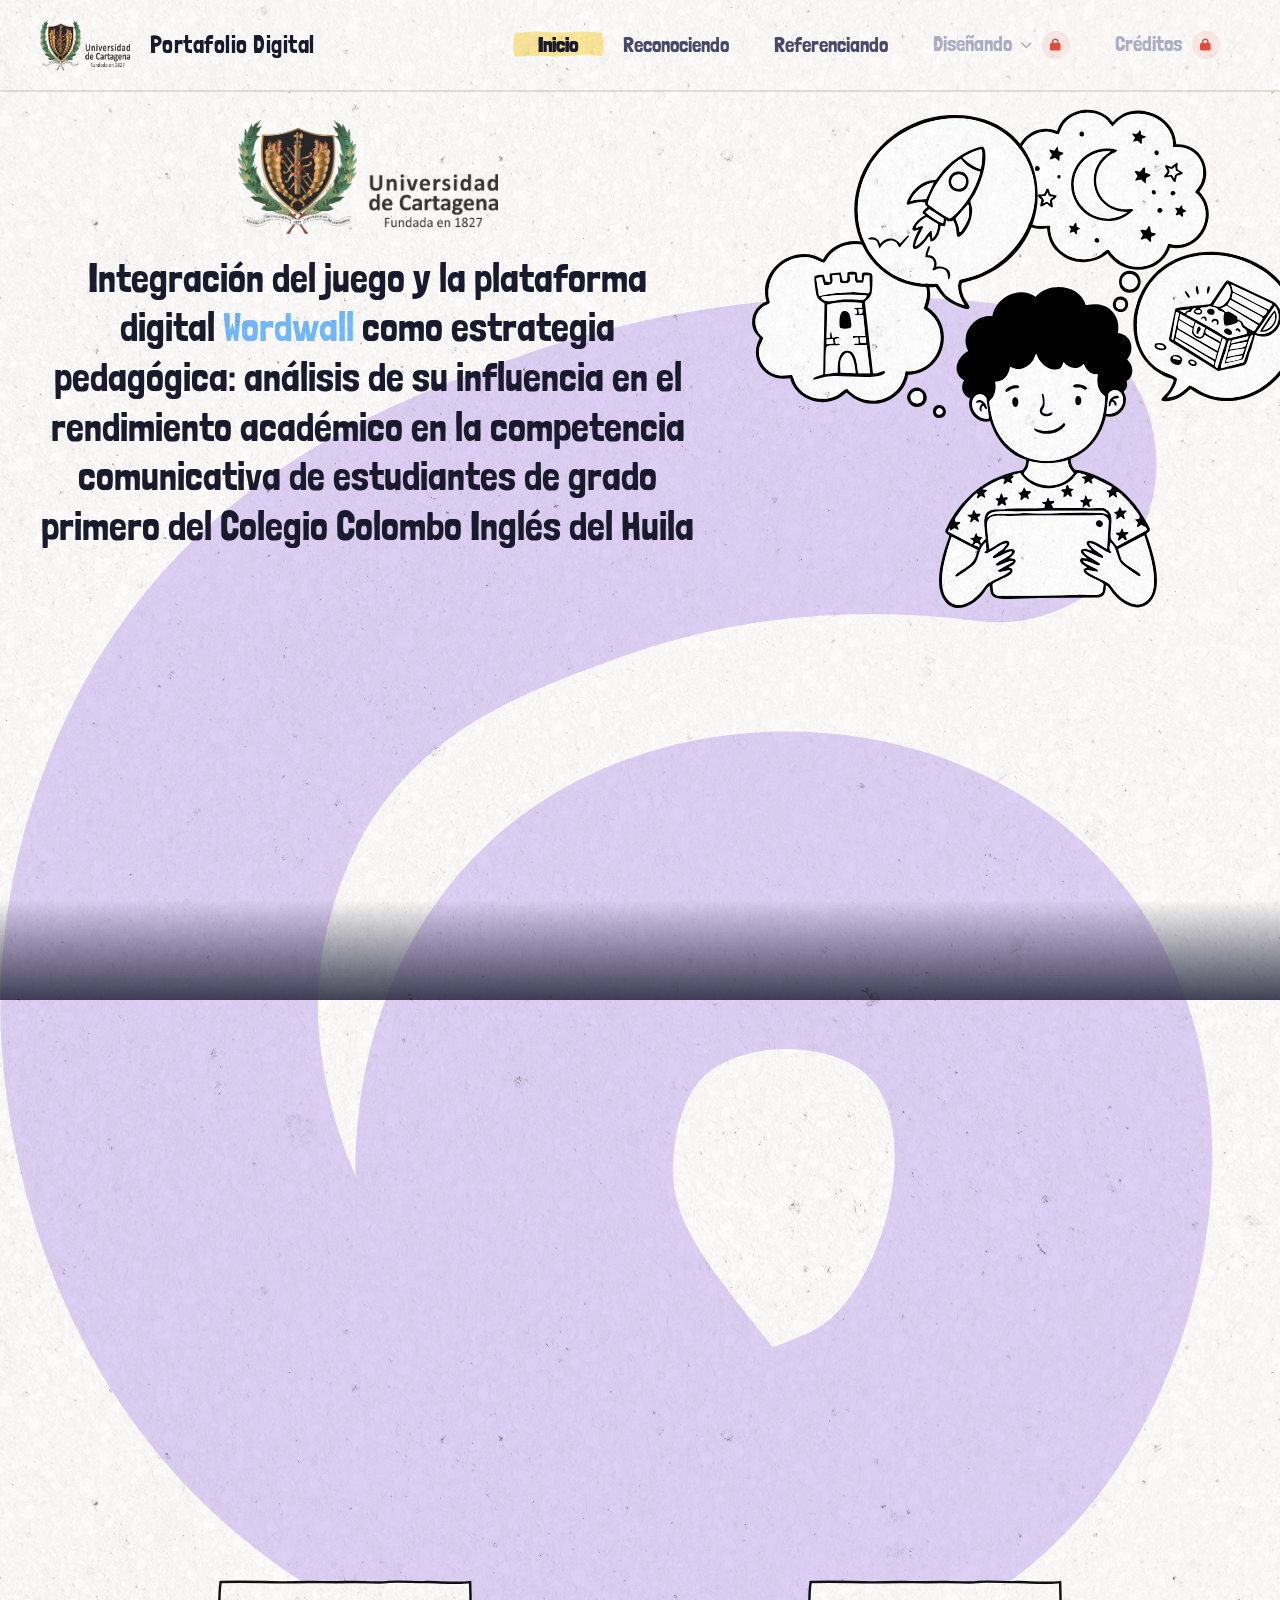
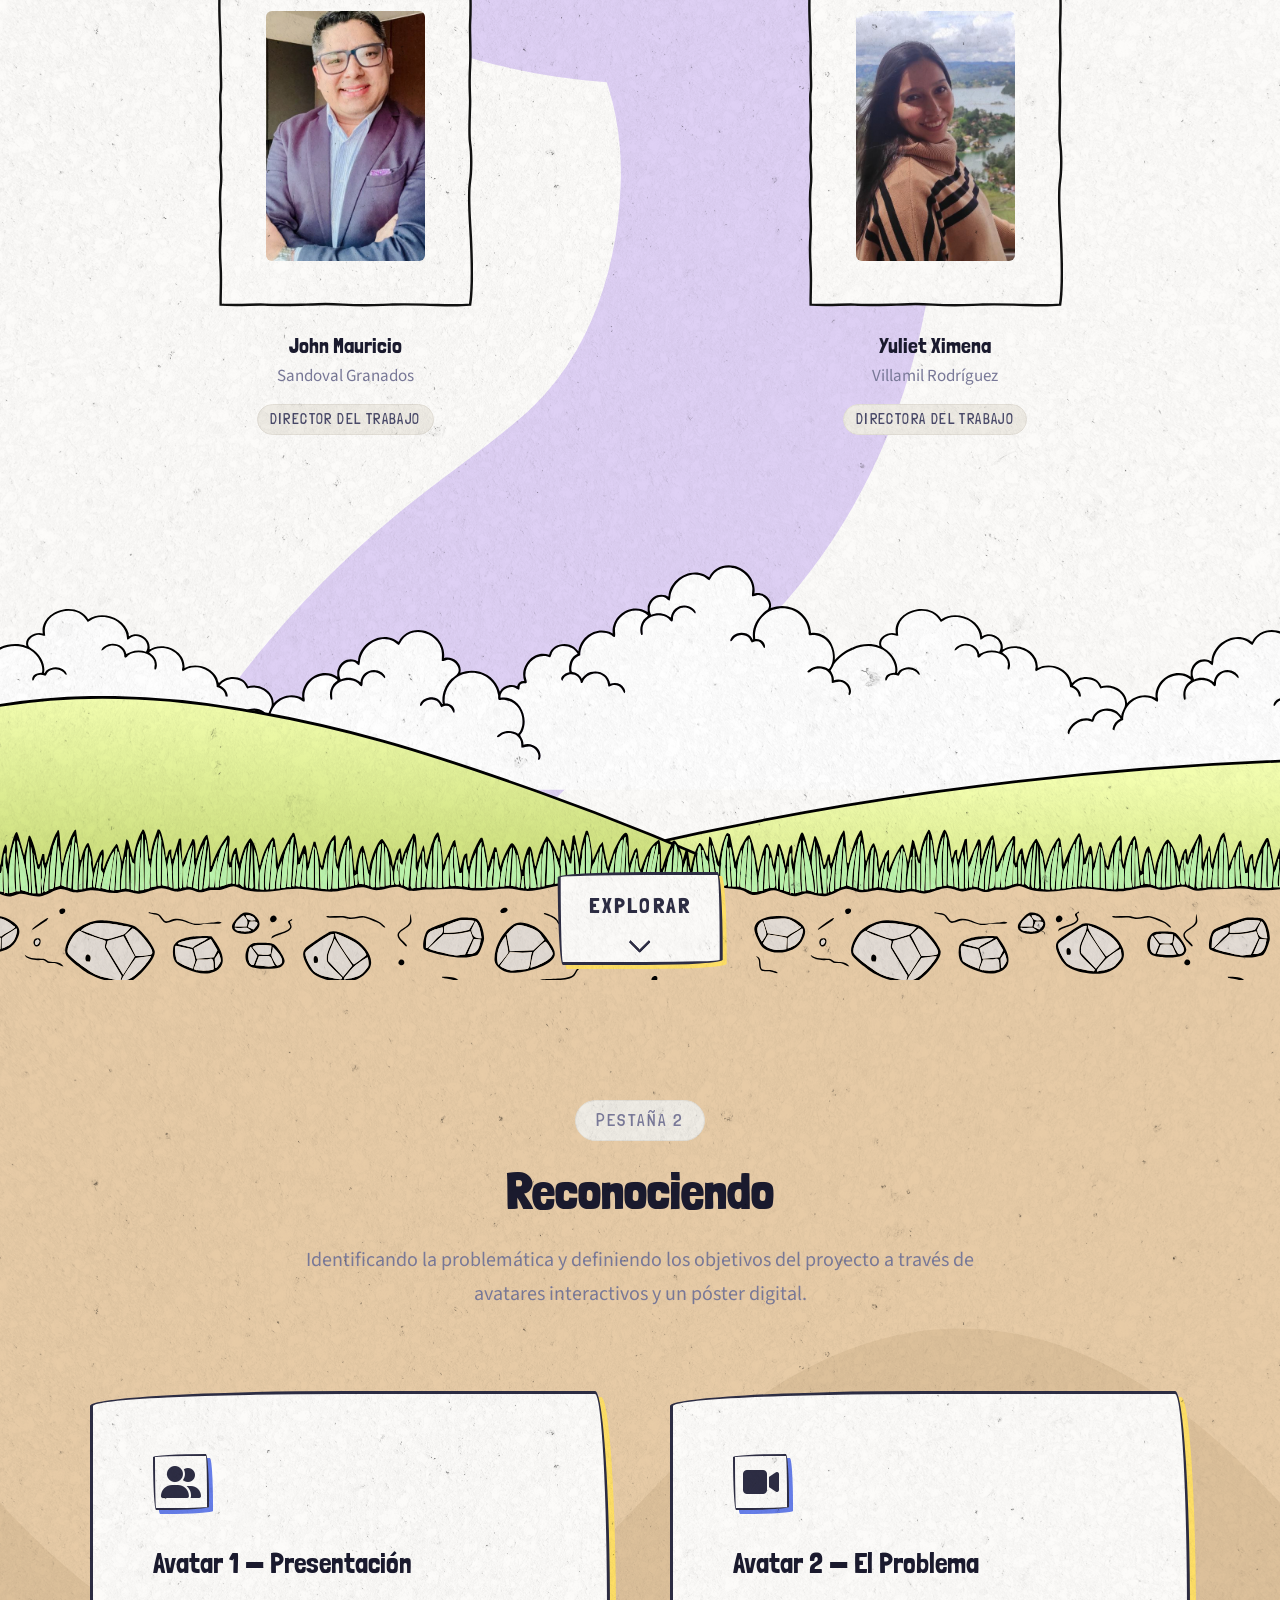
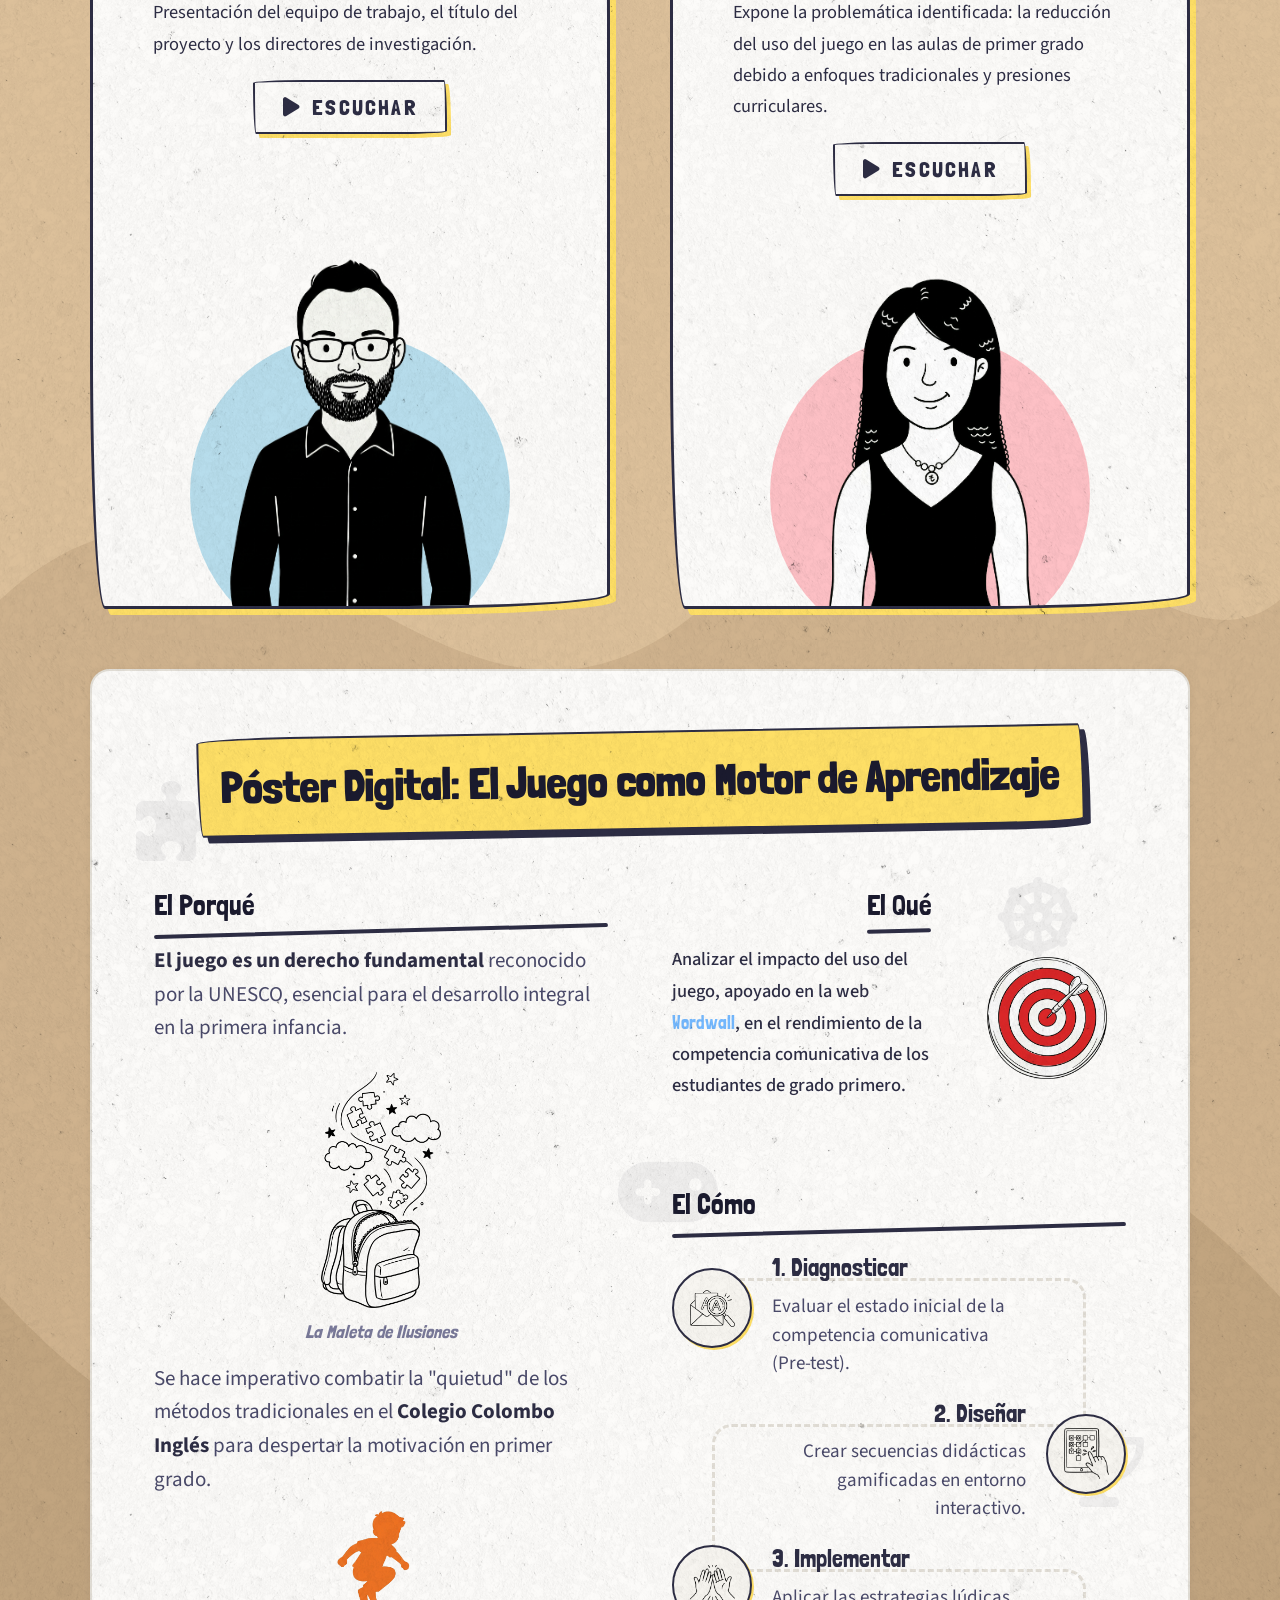
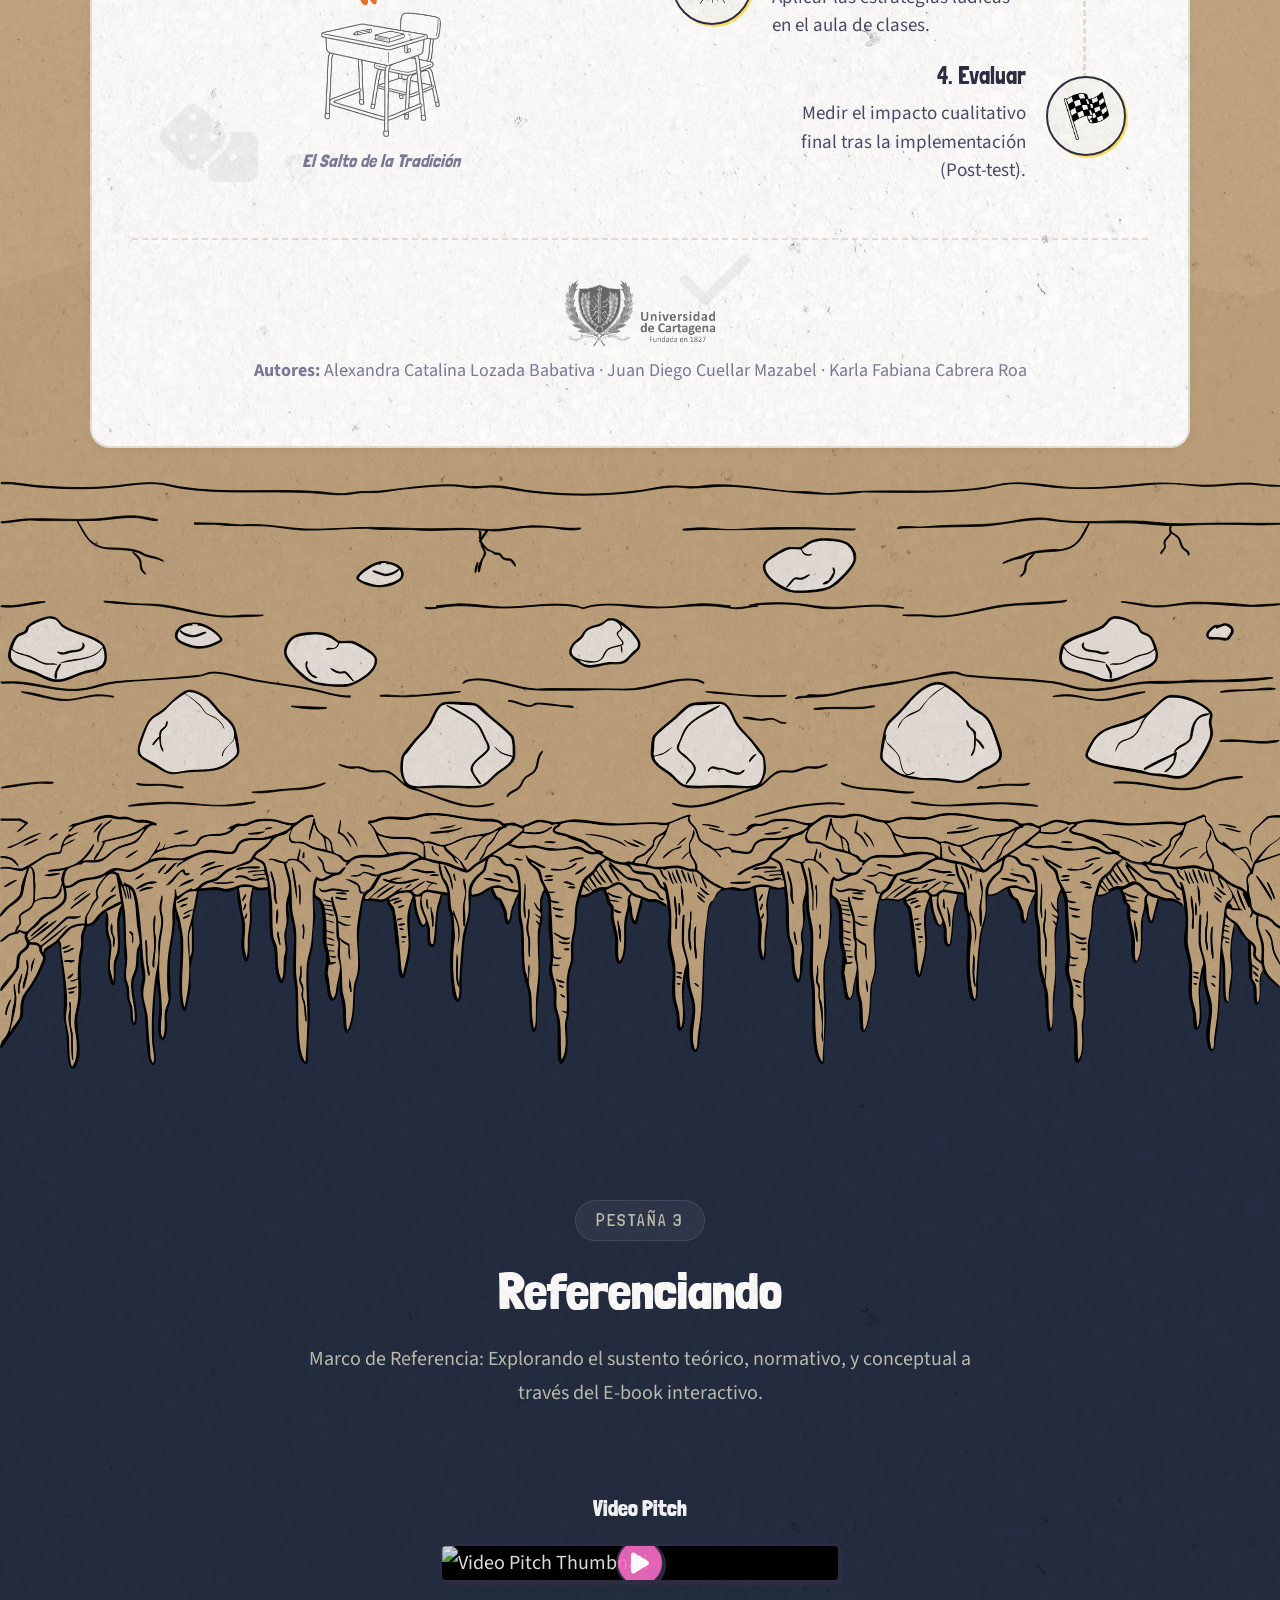
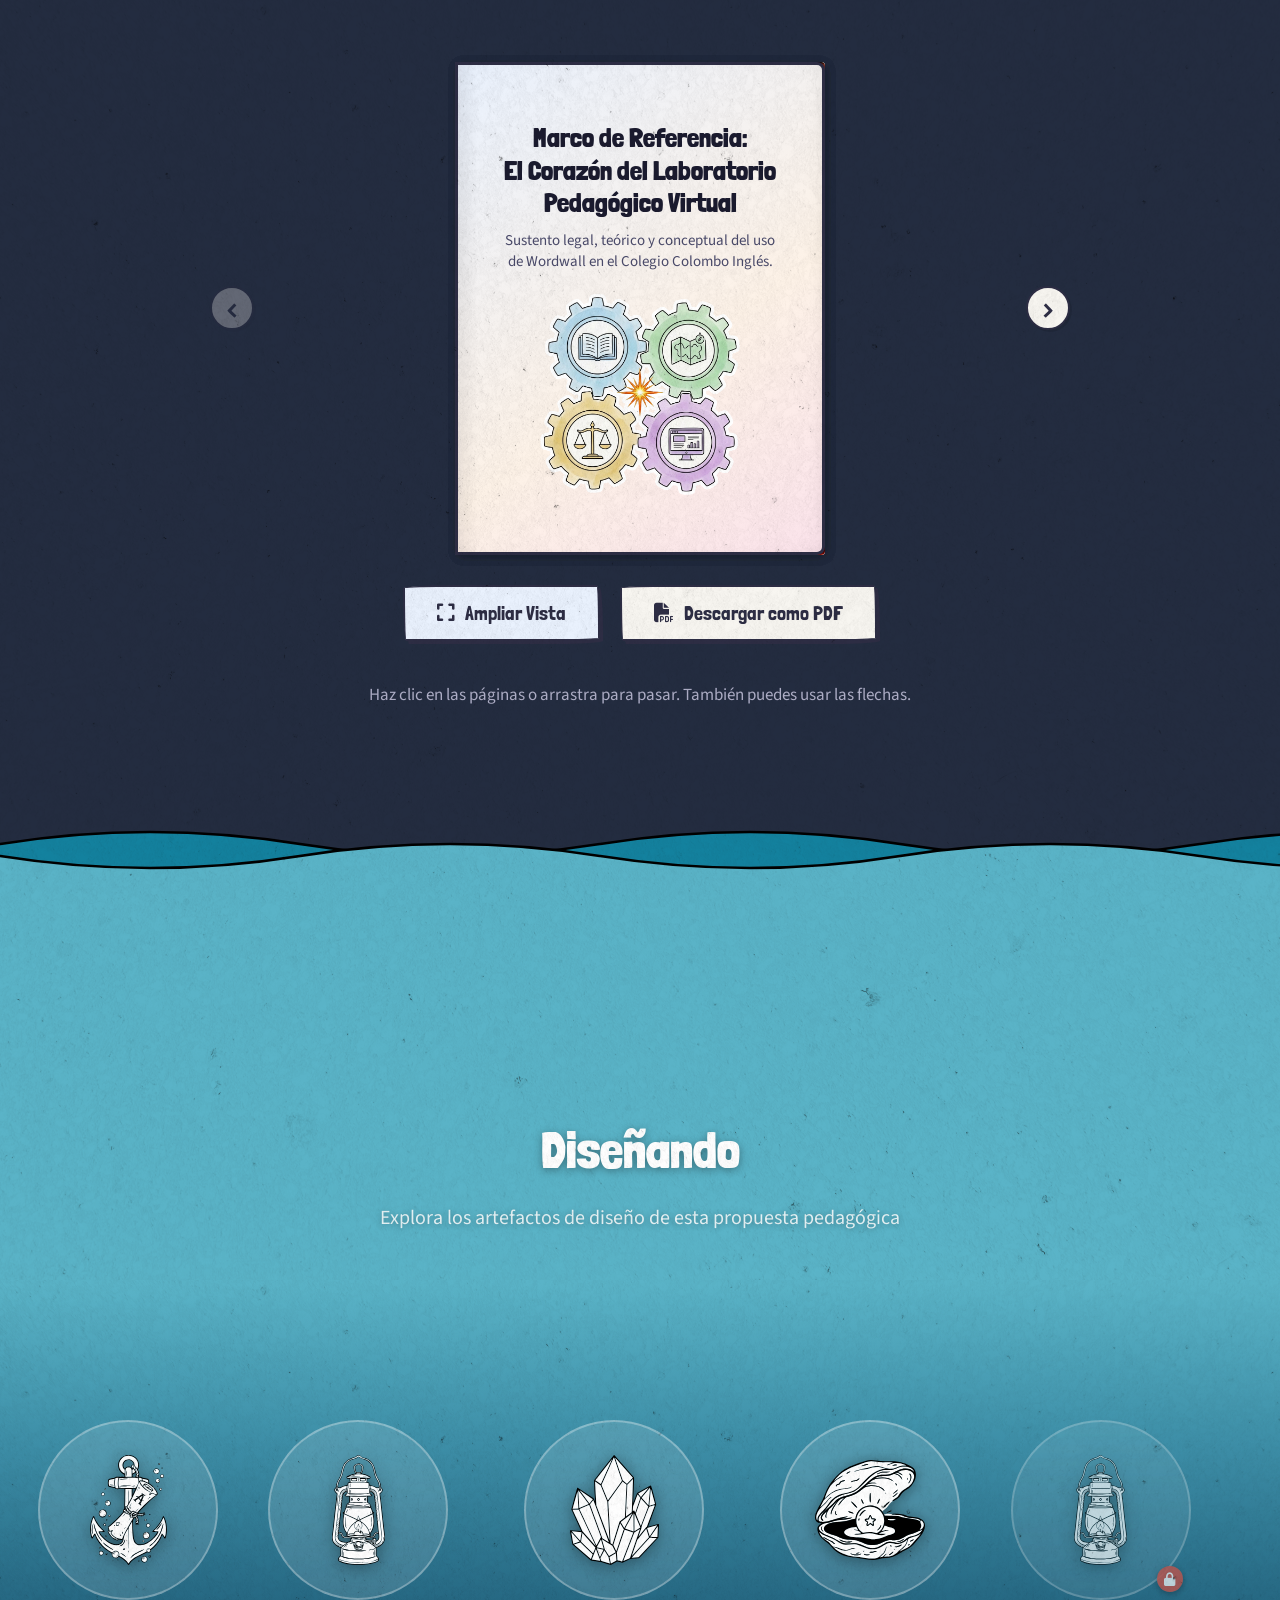
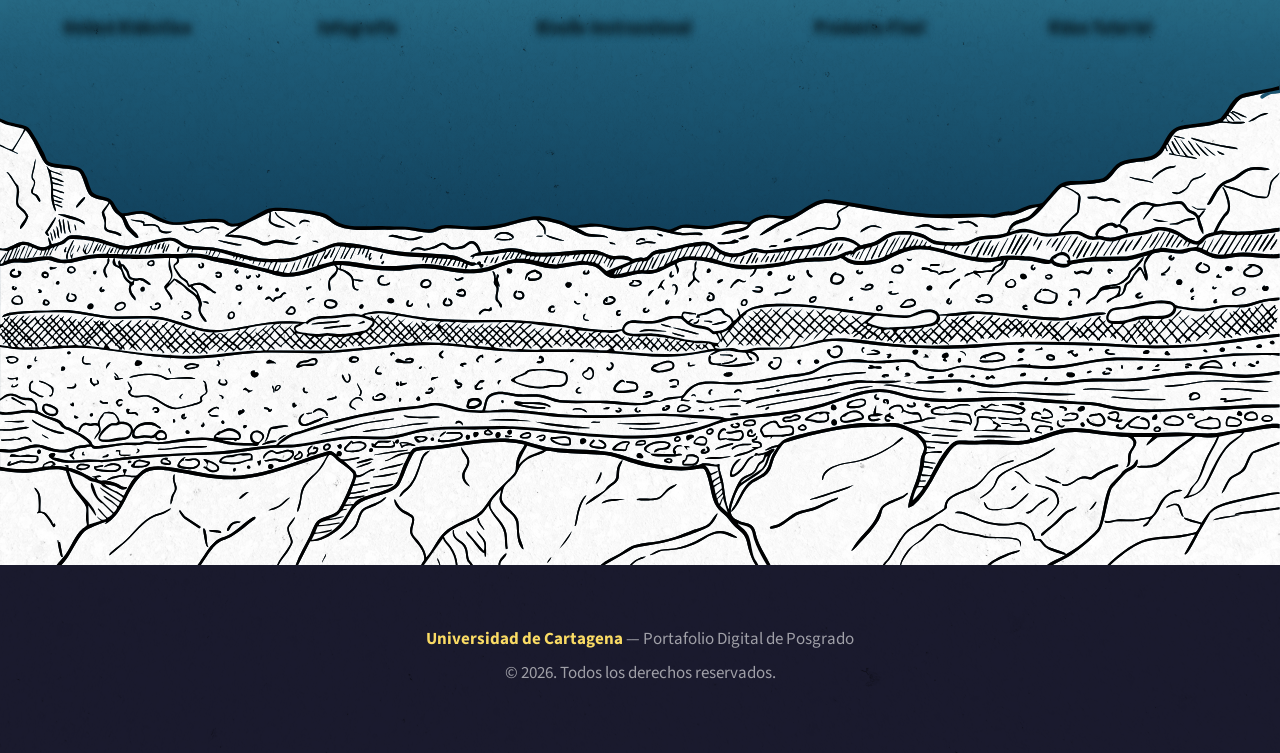
==== commit 254c74a5: "Added new producto final preamble page" ====
--- a/index.html
+++ b/index.html
@@ -61,7 +61,7 @@
             </a>
           </li>
           <li role="menuitem">
-            <a href="producto_final.html" target="_blank" rel="noopener" class="nav-subtab-item nav-subtab-active"
+            <a href="producto_final.html" class="nav-subtab-item nav-subtab-active"
               style="display: flex; justify-content: space-between; align-items: center; width: 100%; text-decoration: none; color: inherit;">
               <span class="nav-subtab-left"><i class="fa-solid fa-star"></i> Producto Final</span>
             </a>
@@ -870,7 +870,7 @@
 
         <!-- OYSTER – Producto Final (ACTIVE) -->
         <div class="lake-item" data-label="Producto Final" style="--float-delay:1.8s; --float-left:68%;">
-          <a href="producto_final.html" target="_blank" rel="noopener" class="lake-item__btn"
+          <a href="producto_final.html" class="lake-item__btn"
             aria-label="Abrir Producto Final">
             <img src="assets/design-tab-buttons/oyster.svg" alt="Ostra" class="lake-item__img">
           </a>
--- a/styles.css
+++ b/styles.css
@@ -2559,8 +2559,8 @@
 
   100% {
     opacity: 1;
-    bottom: calc(48% + 12px);
-    /* Matches .lake-item bottom */
+    bottom: calc(58% + 12px);
+    /* Must match .lake-item bottom */
   }
 }
 
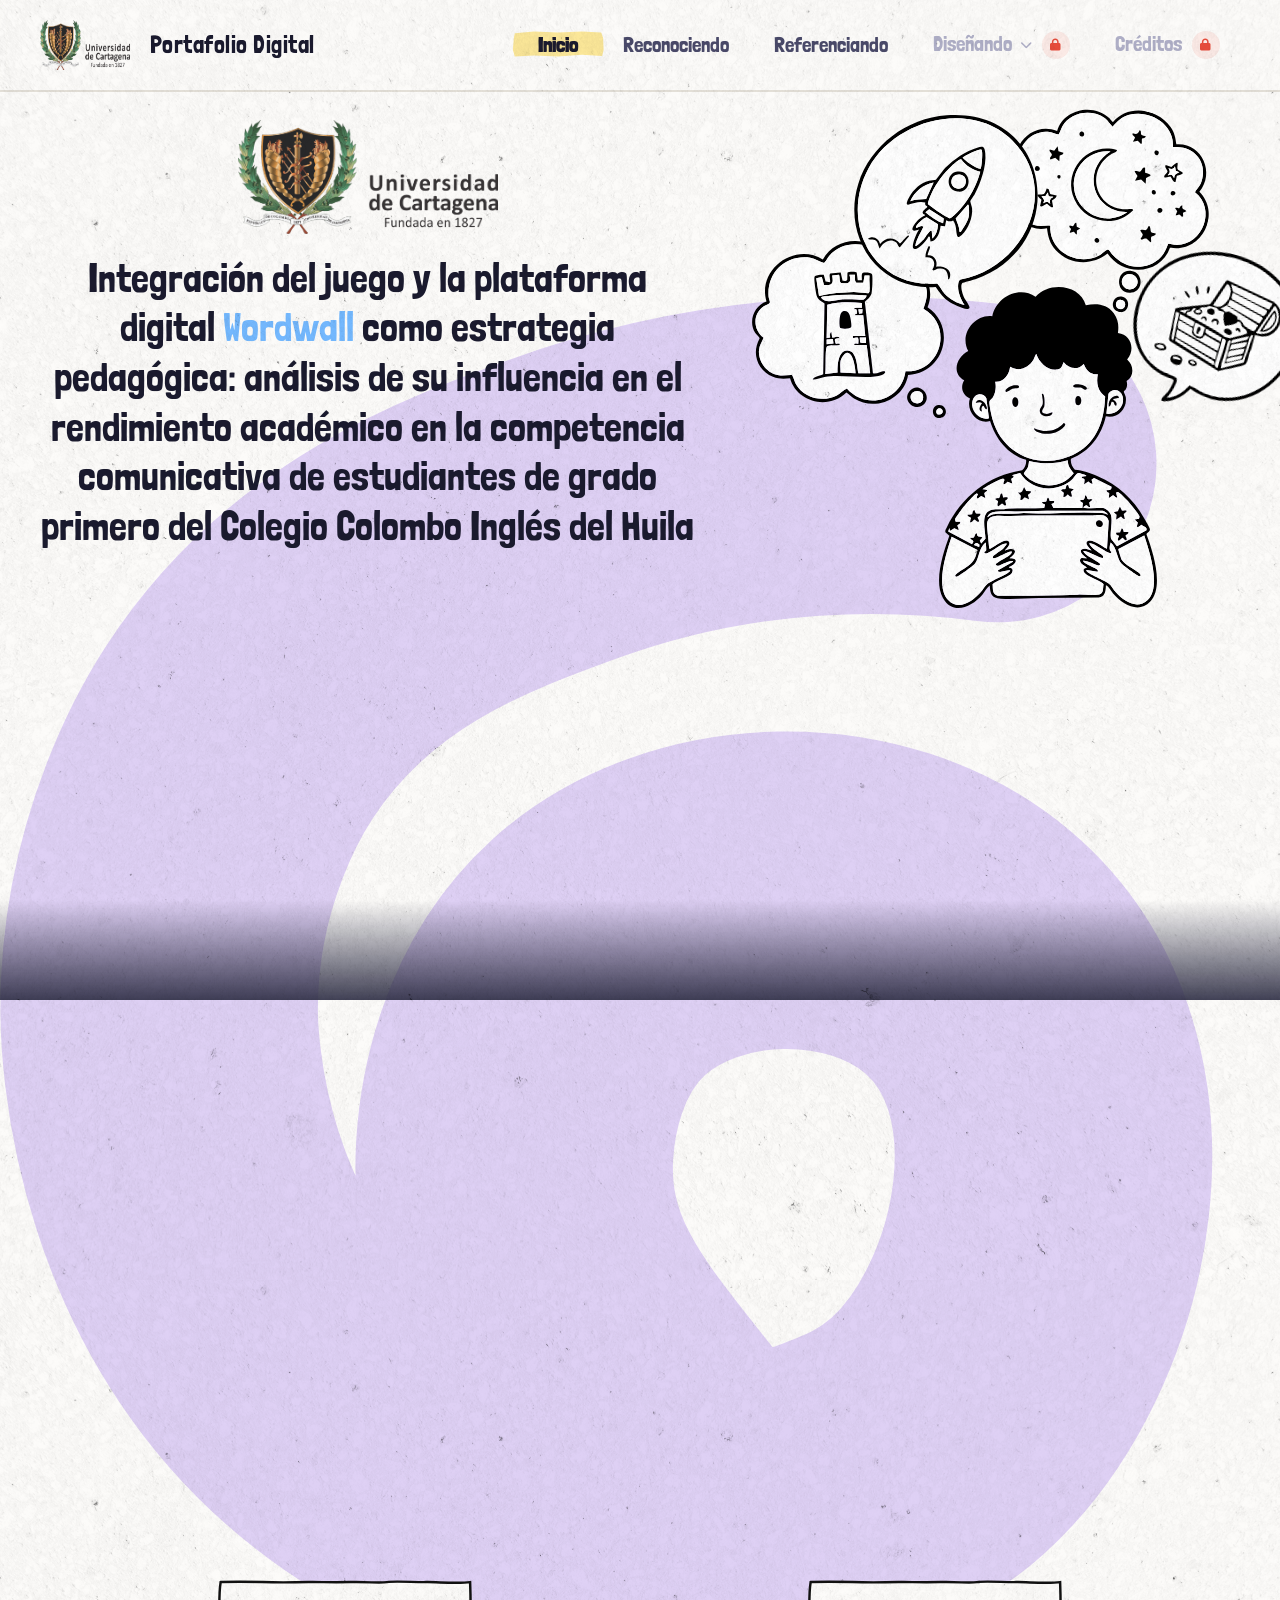
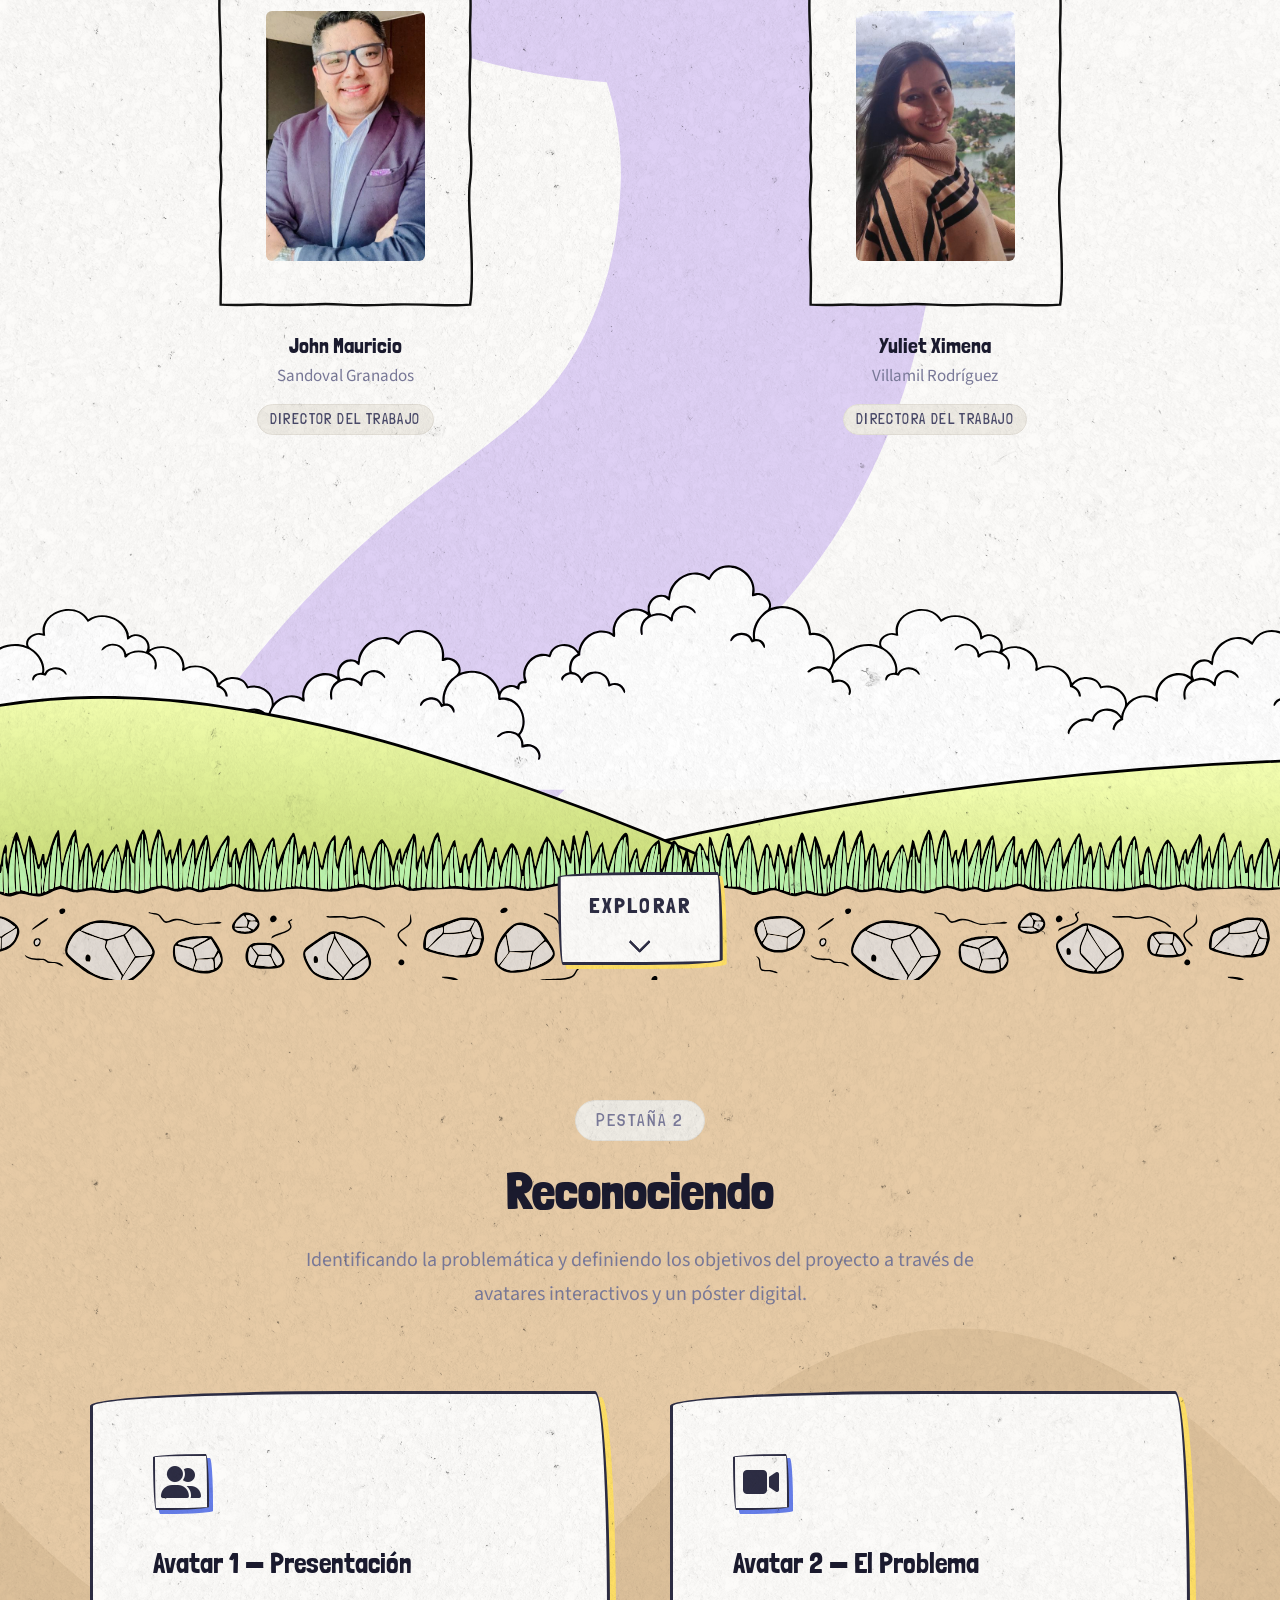
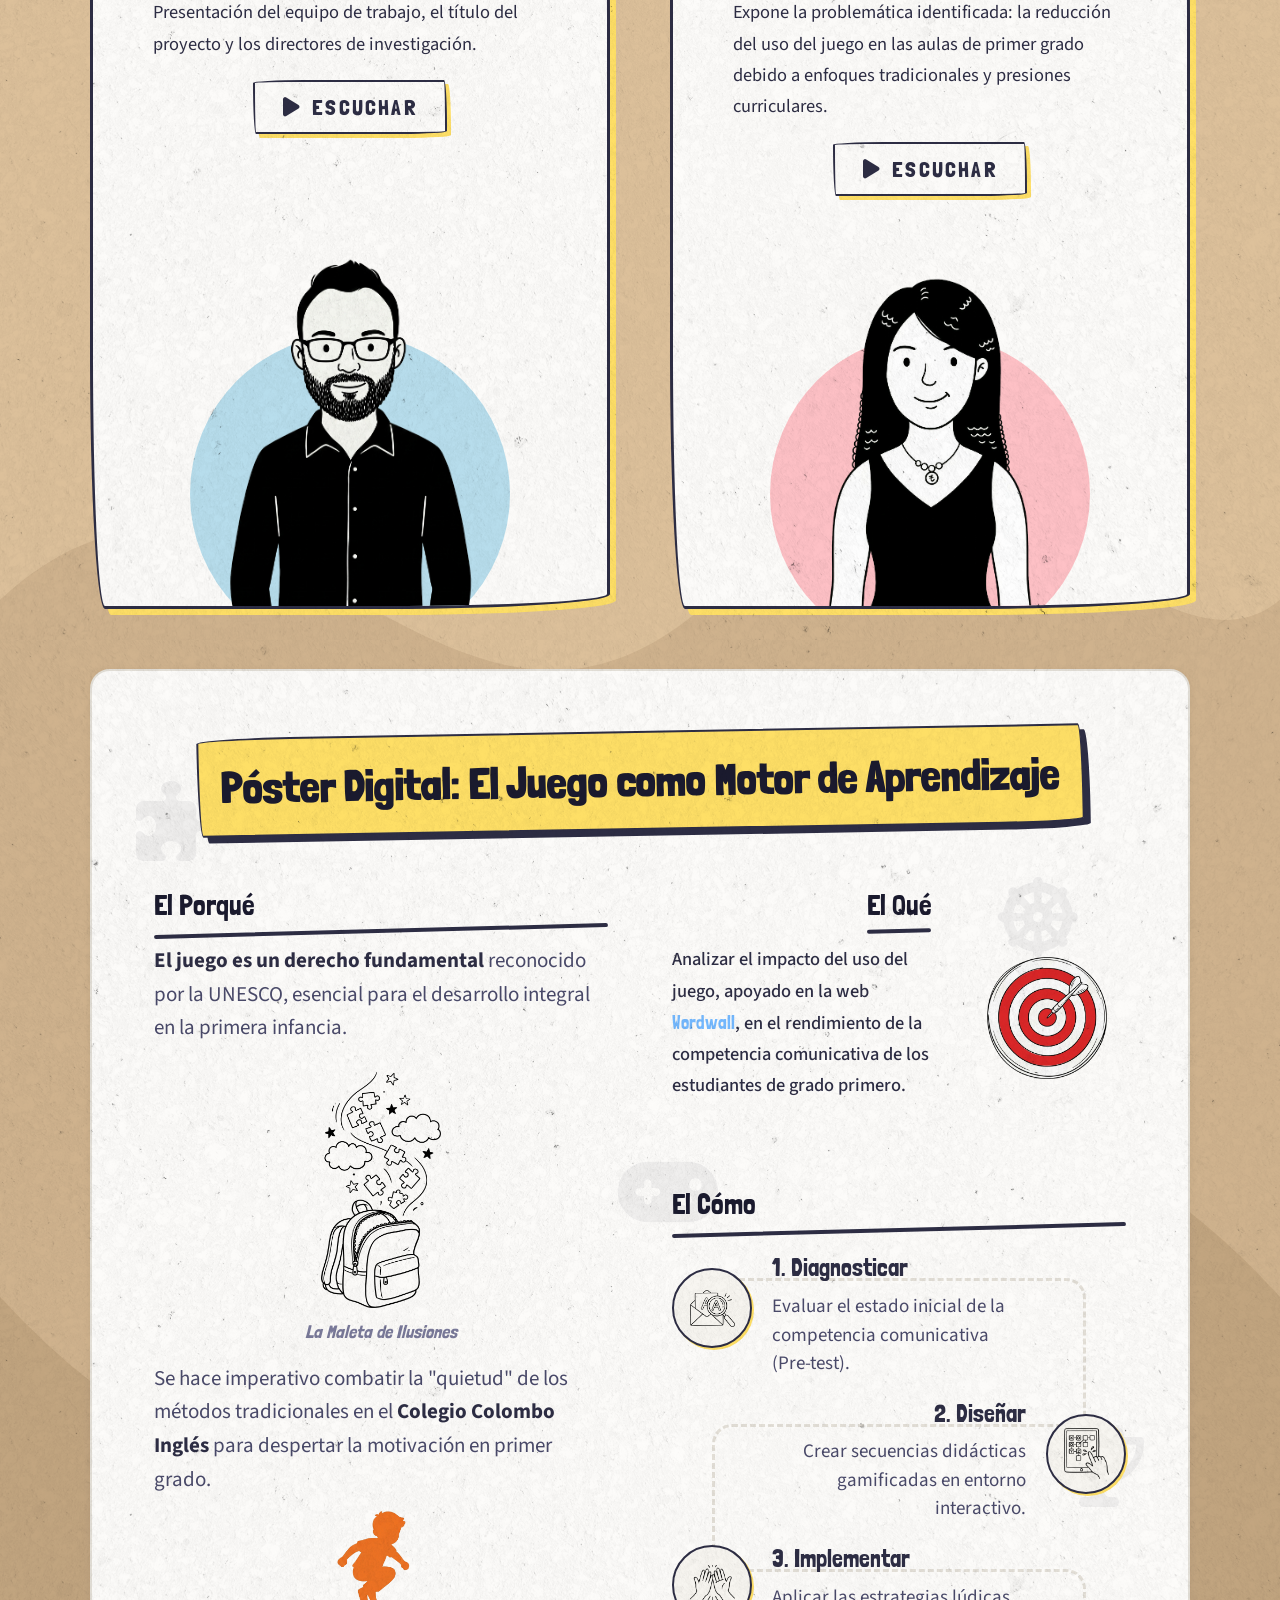
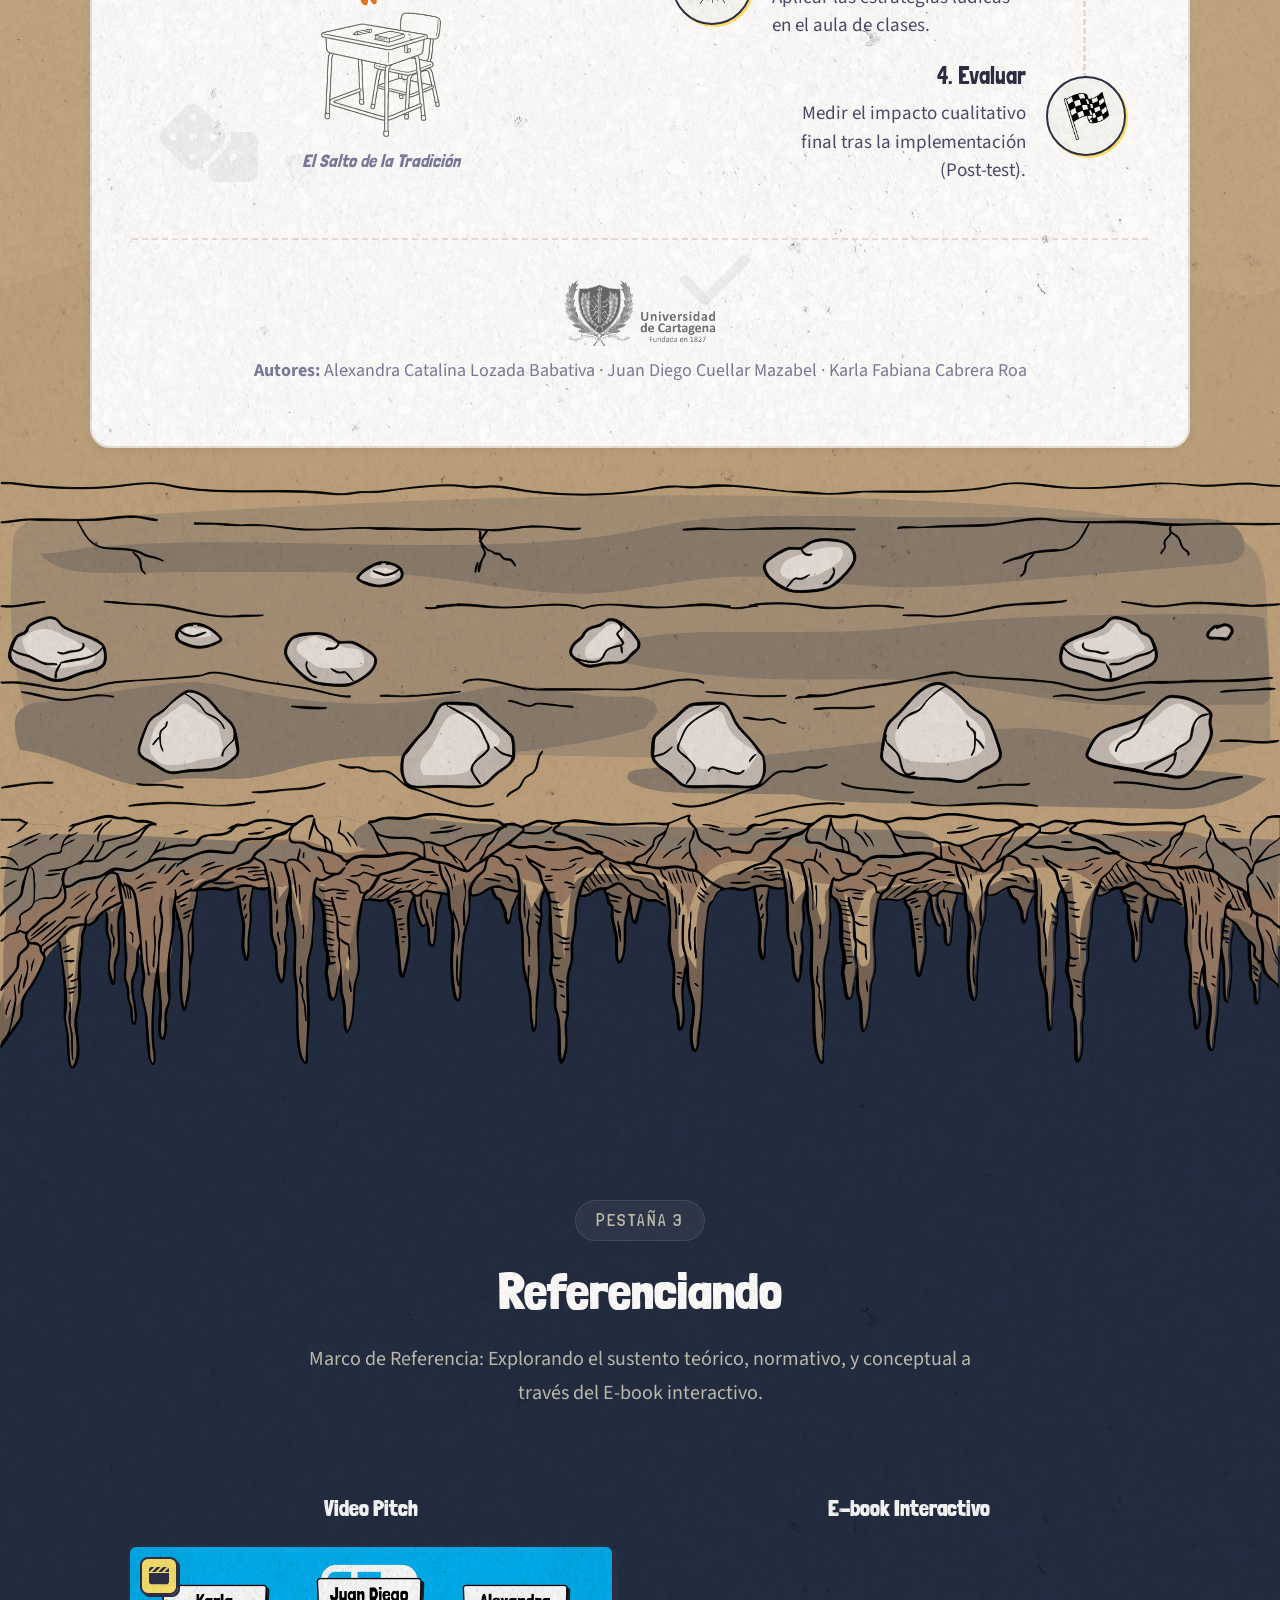
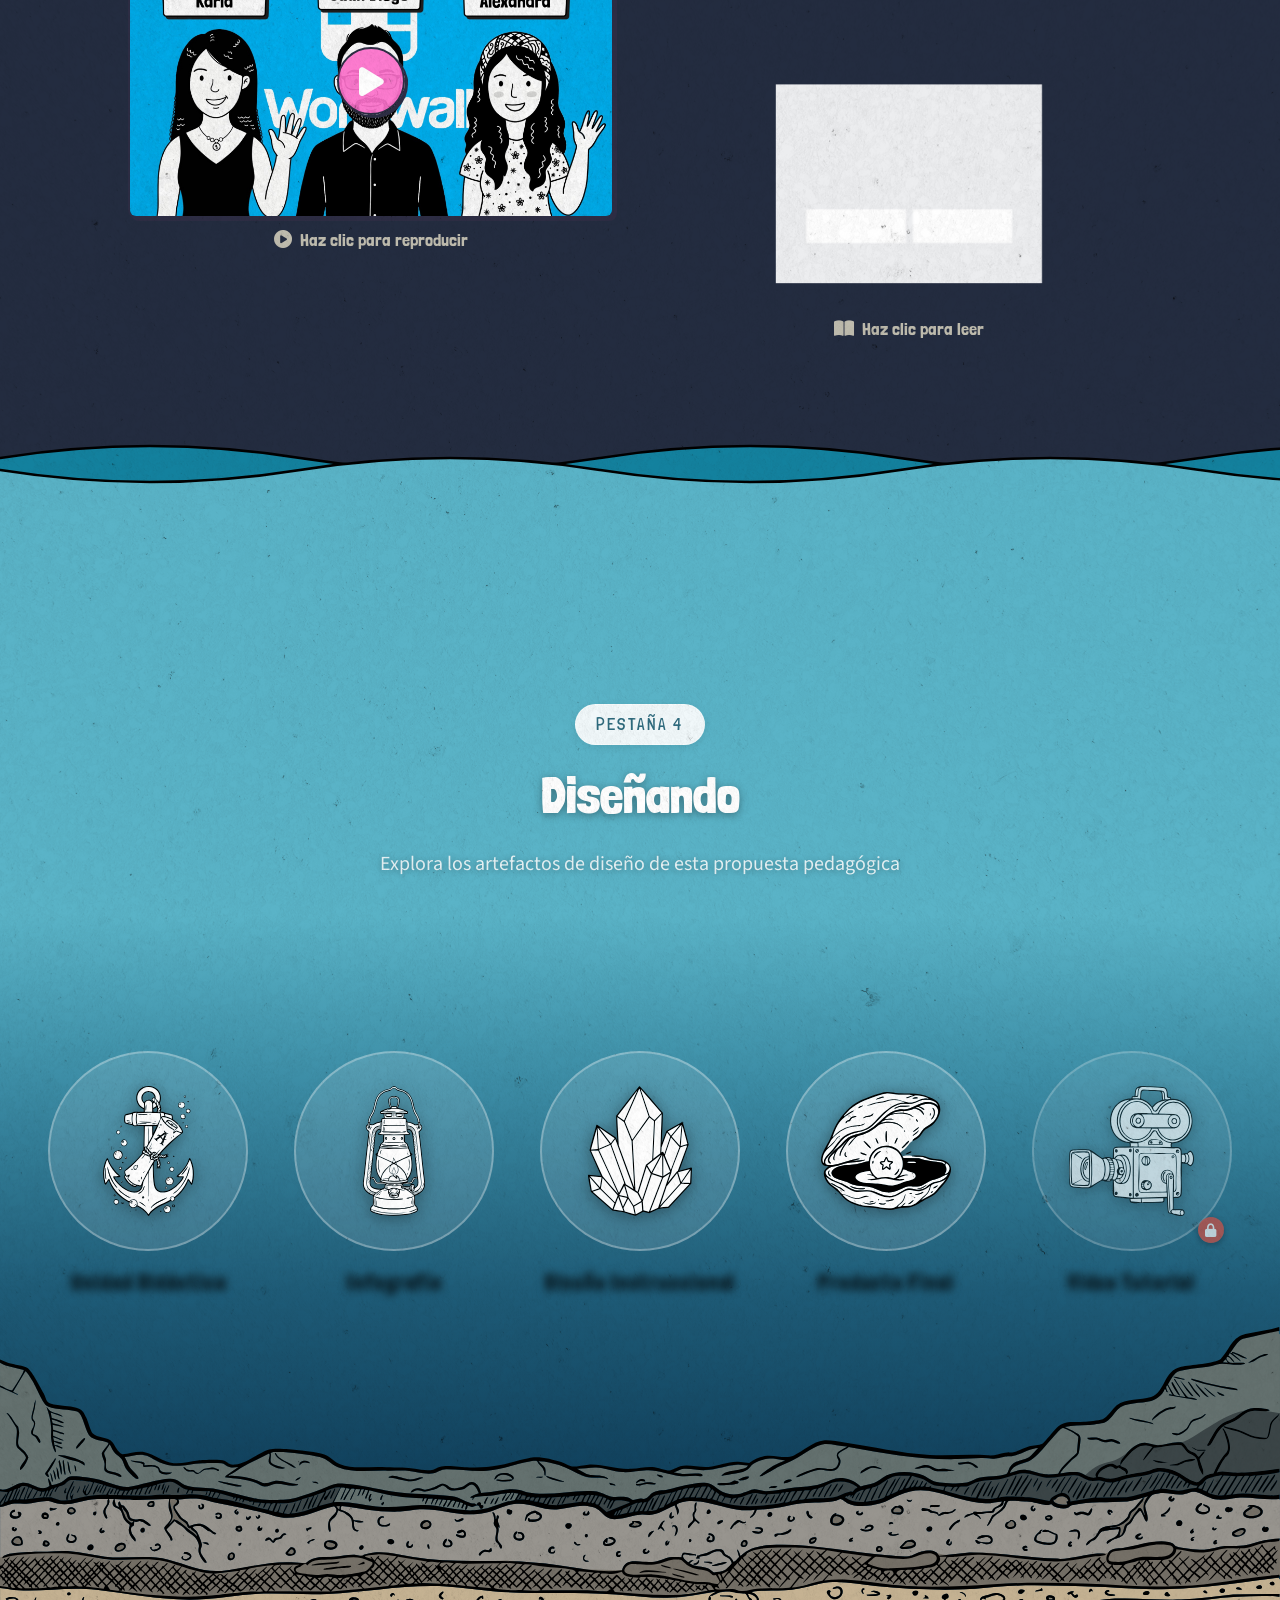
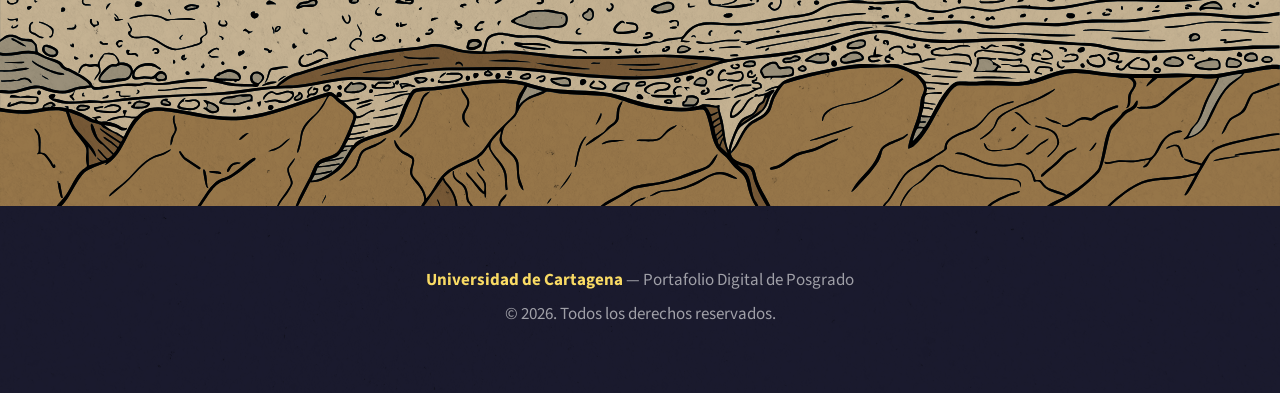
==== commit fb11424e: "AModified SVG colors and referenciando tab layout" ====
--- a/index.html
+++ b/index.html
@@ -9,6 +9,7 @@
   <title>Portafolio Digital | Integración de Wordwall — Universidad de Cartagena</title>
   <link rel="stylesheet" href="styles.css">
   <link rel="stylesheet" href="flipbook.css">
+  <link rel="stylesheet" href="svg-color-hover.css">
   <link rel="stylesheet" href="https://cdnjs.cloudflare.com/ajax/libs/font-awesome/6.4.0/css/all.min.css">
   <link rel="icon" href="assets/logo-unicaragena.svg" type="image/svg+xml">
 </head>
@@ -529,35 +530,52 @@
       </p>
     </div>
 
-    <!-- VIDEO PITCH -->
-    <div class="video-thumbnail-trigger reveal" id="video-pitch-trigger"
-      style="max-width: 400px; margin: 0 auto 2rem; position: relative; z-index: 10; display: block;">
-      <h3
-        style="margin-bottom: 0.8rem; font-size: 1.1rem; color: whitesmoke; text-align: center; font-family: var(--font-display, 'Londrina Solid', cursive);">
-        Video Pitch</h3>
-      <div class="video-thumb-container">
-        <img src="https://img.youtube.com/vi/gWz4uMo9FlQ/hqdefault.jpg" alt="Video Pitch Thumbnail">
-        <div class="play-overlay">
-          <i class="fa-solid fa-play"></i>
-        </div>
-      </div>
-    </div>
-
-    <!-- ---- INTERACTIVE FLIPBOOK ---- -->
-    <div id="flipbook-viewport">
-      <div id="flipbook-scene" class="closed">
-        <button id="fb-prev" class="fb-nav fb-nav-prev" aria-label="Página anterior">‹</button>
-        <button id="fb-next" class="fb-nav fb-nav-next" aria-label="Siguiente página">›</button>
-
-        <div id="flipbook">
+    <!-- VIDEO + E-BOOK side by side -->
+    <div class="referenciando-media-row reveal">
+
+      <!-- VIDEO PITCH (left) -->
+      <div class="referenciando-video-col">
+        <div class="video-thumbnail-trigger" id="video-pitch-trigger">
+          <h3 class="referenciando-media-title">Video Pitch</h3>
+          <div class="video-thumb-container">
+            <img src="assets/portafolio-digital-video-pitch.jpg" alt="Video Pitch">
+            <span class="video-clapper-badge" aria-hidden="true">
+              <i class="fa-solid fa-clapperboard"></i>
+            </span>
+            <span class="play-overlay" aria-hidden="true">
+              <i class="fa-solid fa-play"></i>
+            </span>
+          </div>
+          <p class="referenciando-media-hint">
+            <i class="fa-solid fa-circle-play"></i> Haz clic para reproducir
+          </p>
+        </div>
+      </div>
+
+      <!-- E-BOOK preview (right) — click to open lightbox -->
+      <div class="referenciando-ebook-col" id="flipbook-inline-slot">
+        <h3 class="referenciando-media-title">E-book Interactivo</h3>
+        <div id="flipbook-viewport" class="flipbook-viewport--inline" role="button" tabindex="0"
+          aria-label="Abrir e-book en vista ampliada">
+
+          <div class="flipbook-inline-preview">
+          <div id="flipbook-scene" class="closed">
+            <button id="fb-prev" class="fb-nav fb-nav-prev" aria-label="Página anterior">‹</button>
+            <button id="fb-next" class="fb-nav fb-nav-next" aria-label="Siguiente página">›</button>
+
+            <div id="flipbook">
 
           <!-- LEAF 0: Cover / Page 2 -->
           <div class="fb-leaf" data-leaf="0">
             <div class="fb-face fb-front cover-front">
-              <div class="fb-page-content">
+              <img class="cover-bg-image" src="assets/e-book/book-cover.jpg" alt="" aria-hidden="true">
+              <div class="fb-page-content cover-content">
                 <h1 class="cover-title">Marco de Referencia:<br>El Corazón del Laboratorio Pedagógico Virtual</h1>
-                <p class="cover-subtitle">Sustento legal, teórico y conceptual del uso de Wordwall en el Colegio Colombo
-                  Inglés.</p>
+                <p class="cover-subtitle">
+                  <span class="cover-subtitle-mark">Sustento legal, teórico y conceptual del</span><br>
+                  <span class="cover-subtitle-mark">uso de Wordwall en el Colegio Colombo</span><br>
+                  <span class="cover-subtitle-mark">Inglés.</span>
+                </p>
                 <img src="assets/e-book/cover-illustration.png" alt="Portada"
                   class="cover-illustration fb-illustration">
               </div>
@@ -789,7 +807,9 @@
               <span class="fb-page-num">9</span>
             </div>
             <div class="fb-face fb-back back-cover">
-              <div class="fb-page-content"
+              <img class="cover-bg-image cover-bg-image--flipped" src="assets/e-book/book-cover.jpg" alt=""
+                aria-hidden="true">
+              <div class="fb-page-content cover-content"
                 style="align-items:center; justify-content:center; text-align:center; gap:0.6rem;">
                 <h2 style="font-size:1.1rem;">Marco de Referencia</h2>
                 <p style="font-size:0.75rem;">Portafolio Digital — Universidad de Cartagena</p>
@@ -799,18 +819,27 @@
           </div>
 
         </div><!-- /#flipbook -->
-      </div><!-- /#flipbook-scene -->
-
-      <div
-        style="display: flex; gap: 1rem; flex-wrap: wrap; justify-content: center; margin-bottom: 0.5rem; z-index: 30; position: relative;">
-        <button id="fb-toggle-expand" class="fb-download-btn" style="background: #eaf2fe;">
-          <i class="fa-solid fa-expand"></i> <span id="fb-expand-text">Ampliar Vista</span>
-        </button>
-        <button id="fb-download" class="fb-download-btn"><i class="fa-solid fa-file-pdf"></i> Descargar como
-          PDF</button>
-      </div>
-      <p class="fb-helper-text">Haz clic en las páginas o arrastra para pasar. También puedes usar las flechas.</p>
-    </div><!-- /#flipbook-viewport -->
+        </div><!-- /#flipbook-scene -->
+        </div><!-- /.flipbook-inline-preview -->
+
+          <div class="flipbook-inline-hint referenciando-media-hint">
+            <i class="fa-solid fa-book-open"></i> Haz clic para leer
+          </div>
+
+          <div class="flipbook-viewport-controls">
+            <div class="flipbook-toolbar">
+              <button id="fb-toggle-expand" class="fb-download-btn" style="background: #eaf2fe;">
+                <i class="fa-solid fa-expand"></i> <span id="fb-expand-text">Ampliar Vista</span>
+              </button>
+              <button id="fb-download" class="fb-download-btn"><i class="fa-solid fa-file-pdf"></i> Descargar como
+                PDF</button>
+            </div>
+            <p class="fb-helper-text">Haz clic en las páginas o arrastra para pasar. También puedes usar las flechas.</p>
+          </div>
+        </div><!-- /#flipbook-viewport -->
+      </div><!-- /.referenciando-ebook-col -->
+
+    </div><!-- /.referenciando-media-row -->
 
     <!-- Flipbook and Podcast Audio -->
     <audio id="page-flip-audio" src="assets/e-book/page-flip.mp3" preload="auto"></audio>
@@ -830,6 +859,7 @@
   <section class="section disenando-section" id="disenando" aria-label="Diseñando">
 
     <div class="disenando-header">
+      <span class="section-tag">Pestaña 4</span>
       <h2 class="section-title">Diseñando</h2>
       <p class="section-subtitle">Explora los artefactos de diseño de esta propuesta pedagógica</p>
     </div>
@@ -844,7 +874,7 @@
       <div class="lake-items-layer">
 
         <!-- ANCHOR – Unidad Didáctica (ACTIVE) -->
-        <div class="lake-item" data-label="Unidad Didáctica" style="--float-delay:0s; --float-left:10%;">
+        <div class="lake-item" data-label="Unidad Didáctica" style="--float-delay:0s;">
           <a href="https://canva.link/xv79d8aturmkod3" target="_blank" rel="noopener" class="lake-item__btn"
             aria-label="Abrir Unidad Didáctica">
             <img src="assets/design-tab-buttons/anchor.svg" alt="Ancla" class="lake-item__img">
@@ -853,7 +883,7 @@
         </div>
 
         <!-- LAMP – Infografía (ACTIVE) -->
-        <div class="lake-item" data-label="Infografía" style="--float-delay:1.2s; --float-left:28%;">
+        <div class="lake-item" data-label="Infografía" style="--float-delay:1.2s;">
           <a href="infografia.html" class="lake-item__btn" aria-label="Abrir Infografía">
             <img src="assets/design-tab-buttons/lamp.svg" alt="Lámpara" class="lake-item__img">
           </a>
@@ -861,7 +891,7 @@
         </div>
 
         <!-- CRYSTAL – Diseño Instruccional (ACTIVE) -->
-        <div class="lake-item" data-label="Diseño Instruccional" style="--float-delay:0.6s; --float-left:48%;">
+        <div class="lake-item" data-label="Diseño Instruccional" style="--float-delay:0.6s;">
           <a href="diseno_instruccional.html" class="lake-item__btn" aria-label="Abrir Diseño Instruccional">
             <img src="assets/design-tab-buttons/crystal.svg" alt="Cristal" class="lake-item__img">
           </a>
@@ -869,7 +899,7 @@
         </div>
 
         <!-- OYSTER – Producto Final (ACTIVE) -->
-        <div class="lake-item" data-label="Producto Final" style="--float-delay:1.8s; --float-left:68%;">
+        <div class="lake-item" data-label="Producto Final" style="--float-delay:1.8s;">
           <a href="producto_final.html" class="lake-item__btn"
             aria-label="Abrir Producto Final">
             <img src="assets/design-tab-buttons/oyster.svg" alt="Ostra" class="lake-item__img">
@@ -880,9 +910,9 @@
         <!-- LAMP (periscope placeholder) – Video Tutorial (LOCKED) -->
         <div class="lake-item" data-coming-soon="Video Tutorial"
           data-cs-message="Recorrido audiovisual por la propuesta pedagógica"
-          style="--float-delay:0.9s; --float-left:86%;">
+          style="--float-delay:0.9s;">
           <button class="lake-item__btn lake-item__btn--locked" aria-label="Video Tutorial – Próximamente">
-            <img src="assets/design-tab-buttons/lamp.svg" alt="Periscopio" class="lake-item__img">
+            <img src="assets/design-tab-buttons/film-camera.svg" alt="Periscopio" class="lake-item__img">
             <span class="lake-lock-badge"><i class="fa-solid fa-lock"></i></span>
           </button>
           <span class="lake-item__label">Video Tutorial</span>
@@ -898,6 +928,18 @@
     </div><!-- /.lake-container -->
 
   </section><!-- /#disenando -->
+
+  <!-- E-book lightbox (full-screen reader — must live outside sections for correct stacking) -->
+  <div id="flipbook-lightbox" class="flipbook-lightbox" aria-hidden="true">
+    <div class="flipbook-lightbox-backdrop" id="flipbook-lightbox-backdrop"></div>
+    <button type="button" id="flipbook-lightbox-close" class="flipbook-lightbox-close"
+      aria-label="Cerrar e-book">
+      <i class="fa-solid fa-xmark"></i>
+    </button>
+    <div class="flipbook-lightbox-panel" role="dialog" aria-modal="true" aria-label="E-book interactivo">
+      <div id="flipbook-lightbox-slot"></div>
+    </div>
+  </div>
 
   <!-- ======== VIDEO PITCH MODAL ======== -->
   <div id="video-modal" class="video-modal">
@@ -920,6 +962,7 @@
   <!-- GSAP + ScrollTrigger for scroll-driven SVG animation -->
   <script src="https://cdnjs.cloudflare.com/ajax/libs/gsap/3.12.5/gsap.min.js"></script>
   <script src="https://cdnjs.cloudflare.com/ajax/libs/gsap/3.12.5/ScrollTrigger.min.js"></script>
+  <script src="svg-color-hover.js"></script>
   <script src="script.js"></script>
   <script src="flipbook.js"></script>
 </body>
--- a/styles.css
+++ b/styles.css
@@ -689,11 +689,23 @@
   aspect-ratio: 1.1;
 }
 
-.hero-illustration img {
+.hero-illustration > img,
+.hero-illustration .svg-color-hover {
   position: absolute;
   object-fit: contain;
   height: auto;
   margin-left: 50px;
+}
+
+.hero-illustration .svg-color-hover img.svg-color-hover__base {
+  position: static;
+  width: 100%;
+  height: auto;
+  margin-left: 0;
+}
+
+.hero-illustration .svg-color-hover img.svg-color-hover__color {
+  margin-left: 0;
 }
 
 /* Individual Illustration Placement */
@@ -805,7 +817,8 @@
    is no conflict with the entrance animation forwards fill-mode.
    JS (animationend) locks the final state before transitions fire. */
 .ill-boy,
-.ill-bubble {
+.ill-bubble,
+.hero-illustration .svg-color-hover.ill-bubble {
   cursor: url('assets/cursor-default.svg') 5 5, auto !important;
   transition: transform 0.4s var(--ease-spring),
     filter 0.4s var(--ease-out);
@@ -815,7 +828,8 @@
   transform: translateY(-10px) scale(1.05) rotate(-2deg) !important;
 }
 
-.ill-bubble:hover {
+.ill-bubble:hover,
+.hero-illustration .svg-color-hover.ill-bubble:hover {
   transform: scale(1.13) translateY(-6px) !important;
   z-index: 10 !important;
 }
@@ -2476,7 +2490,8 @@
 .disenando-section {
   position: relative;
   padding: 0;
-  overflow: hidden;
+  overflow-x: clip;
+  overflow-y: visible;
   background: transparent;
 }
 
@@ -2484,7 +2499,7 @@
   position: relative;
   z-index: 5;
   text-align: center;
-  padding: 4rem 1.5rem 2.5rem;
+  padding: 2.5rem 1.5rem 1.75rem;
   /* Seamless gradient — matches the top of the lake body */
   background: linear-gradient(to bottom,
       #5ab4c8 0%,
@@ -2492,6 +2507,13 @@
   color: #fff;
 }
 
+.disenando-header .section-tag {
+  color: #2e6b7e;
+  background: rgba(255, 255, 255, 0.92);
+  border-color: rgba(255, 255, 255, 0.55);
+  box-shadow: 0 2px 8px rgba(0 0 0 / 0.08);
+}
+
 .disenando-header .section-title {
   color: #fff;
   text-shadow: 0 2px 8px rgba(0 0 0 / 0.35);
@@ -2506,8 +2528,11 @@
 .lake-container {
   position: relative;
   width: 100%;
-  min-height: 880px;
-  overflow: hidden;
+  --lake-depth: 890px;
+  min-height: var(--lake-depth);
+  container-type: size;
+  overflow-x: clip;
+  overflow-y: visible;
 }
 
 /* -- Water gradient body: wave-blue (#5ab4c8) → deep lake (#0d2c3f) -- */
@@ -2527,40 +2552,62 @@
 .lake-items-layer {
   position: absolute;
   inset: 0;
-  /* Must be above the floor SVG (z-index 3) */
   z-index: 4;
+  display: grid;
+  grid-template-columns: repeat(5, minmax(0, 1fr));
+  align-items: end;
+  /* Headroom for float/hover glow; bottom inset uses container height, not width */
+  padding: 36px clamp(12px, 2vw, 28px) calc(var(--lake-depth) * 0.55 + 12px);
+  box-sizing: border-box;
+  overflow: visible;
+  pointer-events: none;
+}
+
+.lake-items-layer .lake-item {
+  pointer-events: auto;
 }
 
 /* -- Individual floating item -- */
 .lake-item {
-  position: absolute;
-  left: var(--float-left, 50%);
-  /* Keep items in the blue water area */
-  bottom: calc(58% + 12px);
-  transform: translateX(-50%);
+  position: relative;
+  justify-self: center;
+  width: max-content;
+  max-width: 100%;
   display: flex;
   flex-direction: column;
   align-items: center;
   gap: 0.6rem;
-  /* Entrance animation animating bottom and opacity + continuous lake float animating transform */
-  animation: floatEntrance 1s cubic-bezier(0, 0.5, 0.3, 1) backwards,
-    lakefloat 4s ease-in-out infinite;
-  /* The entrance has an offset delay so it looks deliberate, followed by the continuous delay */
-  animation-delay: calc(0.3s + var(--float-delay, 0s)), calc(1s + var(--float-delay, 0s));
+  opacity: 0;
+  transform: translateY(120px);
   cursor: pointer;
+}
+
+.lake-items-layer.is-entered .lake-item {
+  animation-name: floatEntrance, lakefloat;
+  animation-duration: 1s, 4s;
+  animation-timing-function: cubic-bezier(0, 0.5, 0.3, 1), ease-in-out;
+  animation-delay: calc(0.3s + var(--float-delay, 0s)), calc(1.3s + var(--float-delay, 0s));
+  animation-fill-mode: forwards, none;
+  animation-iteration-count: 1, infinite;
+}
+
+@media (prefers-reduced-motion: reduce) {
+  .lake-items-layer.is-entered .lake-item {
+    opacity: 1;
+    transform: none;
+    animation: none;
+  }
 }
 
 @keyframes floatEntrance {
   0% {
     opacity: 0;
-    bottom: -150px;
-    /* start below the floor */
+    transform: translateY(120px);
   }
 
   100% {
     opacity: 1;
-    bottom: calc(58% + 12px);
-    /* Must match .lake-item bottom */
+    transform: translateY(0);
   }
 }
 
@@ -2568,19 +2615,19 @@
 
   0%,
   100% {
-    transform: translateX(-50%) translateY(0);
+    transform: translateY(0);
   }
 
   50% {
-    transform: translateX(-50%) translateY(-18px);
+    transform: translateY(-18px);
   }
 }
 
 /* -- Button inside each item -- */
 .lake-item__btn {
   position: relative;
-  width: 180px;
-  height: 180px;
+  width: 200px;
+  height: 200px;
   background: rgba(255 255 255 / 0.12);
   border: 2px solid rgba(255 255 255 / 0.3);
   border-radius: 50%;
@@ -2626,32 +2673,43 @@
 }
 
 /* -- SVG image inside the button -- */
+.lake-item__btn .svg-color-hover,
 .lake-item__img {
-  width: 110px;
-  height: 110px;
+  width: 130px;
+  height: 130px;
+}
+
+.lake-item__img,
+.lake-item__btn .svg-color-hover__base,
+.lake-item__btn .svg-color-hover__color {
   object-fit: contain;
   filter: drop-shadow(0 2px 8px rgba(0 0 0 / 0.4));
   pointer-events: none;
   transition: filter 0.25s;
 }
 
-.lake-item__btn:hover .lake-item__img {
+.lake-item__btn:hover .lake-item__img,
+.lake-item__btn:hover .svg-color-hover__base,
+.lake-item__btn:hover .svg-color-hover__color {
   filter: drop-shadow(0 4px 14px rgba(255 255 255 / 0.6));
 }
 
 /* -- Text label under each item -- */
 .lake-item__label {
   font-family: var(--font-display);
-  font-size: 0.9rem;
+  font-size: 1.1rem;
   font-weight: 700;
   color: rgba(255 255 255 / 0.0);
-  /* hidden by default */
   text-shadow: 0 1px 8px rgba(0 0 0 / 0.8);
   text-align: center;
+  max-width: 100%;
   white-space: nowrap;
+  overflow: visible;
+  text-overflow: ellipsis;
   letter-spacing: 0.04em;
   transition: color 0.2s, opacity 0.2s;
   pointer-events: none;
+  padding-bottom: 4px;
 }
 
 .lake-item:hover .lake-item__label {
@@ -2700,12 +2758,14 @@
     height: 80px;
   }
 
+  .lake-item__btn .svg-color-hover,
   .lake-item__img {
     width: 52px;
     height: 52px;
   }
 
   .lake-container {
-    min-height: 420px;
+    --lake-depth: 420px;
+    min-height: var(--lake-depth);
   }
 }
--- a/flipbook.css
+++ b/flipbook.css
@@ -17,7 +17,107 @@
     flex-direction: column;
     align-items: center;
     gap: 1.5rem;
-    padding: 2rem 1rem 3rem;
+    padding: 0;
+    width: 100%;
+}
+
+#flipbook-viewport.flipbook-viewport--inline {
+    gap: 0.35rem;
+    padding: 0;
+    cursor: pointer;
+    outline: none;
+}
+
+.flipbook-inline-preview {
+    width: 100%;
+    display: flex;
+    justify-content: center;
+    transition: transform 0.2s ease;
+    transform-origin: center top;
+}
+
+.flipbook-viewport--inline:hover .flipbook-inline-preview {
+    transform: scale(1.04);
+}
+
+#flipbook-viewport.flipbook-viewport--inline:focus-visible {
+    box-shadow: 0 0 0 3px rgba(255, 224, 102, 0.65);
+    border-radius: 12px;
+}
+
+/* Inline preview: book only, scaled down */
+.flipbook-viewport--inline #flipbook-scene {
+    transform: scale(0.72);
+    transform-origin: center top;
+    pointer-events: none;
+    margin-bottom: calc(var(--fb-page-h) * -0.28);
+}
+
+.flipbook-viewport--inline .fb-nav,
+.flipbook-viewport--inline .flipbook-viewport-controls {
+    display: none !important;
+}
+
+.flipbook-inline-hint {
+    display: none;
+}
+
+.flipbook-viewport--inline .flipbook-inline-hint {
+    display: flex;
+}
+
+/* Shared hint text under video / flipbook previews */
+.referenciando-media-hint {
+    font-family: var(--font-display, 'Londrina Solid', cursive);
+    font-size: 0.9rem;
+    color: #c0bdaf;
+    text-align: center;
+    margin: 0.35rem 0 0;
+    gap: 0.4rem;
+    align-items: center;
+    justify-content: center;
+    display: flex;
+}
+
+/* Expanded / lightbox mode */
+#flipbook-viewport.flipbook-viewport--lightbox {
+    cursor: default;
+    padding: 0.5rem 0;
+    gap: 1rem;
+    --fb-page-w: min(480px, 44vw);
+    --fb-page-h: calc(var(--fb-page-w) * 493 / 370);
+}
+
+#flipbook-viewport.flipbook-viewport--lightbox #flipbook-scene {
+    transform: none;
+    pointer-events: auto;
+}
+
+#flipbook-viewport.flipbook-viewport--lightbox .fb-nav {
+    display: block;
+}
+
+#flipbook-viewport.flipbook-viewport--lightbox .flipbook-viewport-controls {
+    display: flex;
+}
+
+#flipbook-viewport.flipbook-viewport--lightbox .flipbook-inline-hint {
+    display: none;
+}
+
+.flipbook-viewport-controls {
+    width: 100%;
+    display: flex;
+    flex-direction: column;
+    align-items: center;
+    gap: 0.75rem;
+}
+
+.flipbook-toolbar {
+    display: flex;
+    gap: 1rem;
+    flex-wrap: wrap;
+    justify-content: center;
 }
 
 /* ---- Scene (perspective + height transition for expansion) ---- */
@@ -158,9 +258,34 @@
 
 /* ====== COVER ====== */
 .cover-front {
-    background: var(--fb-cover-bg);
     border: 3px solid var(--ink-dark, #2d2d44);
     border-radius: 0 8px 8px 0 !important;
+    background: transparent;
+}
+
+.cover-bg-image {
+    position: absolute;
+    inset: 0;
+    width: 100%;
+    height: 100%;
+    object-fit: cover;
+    object-position: center;
+    z-index: 0;
+    pointer-events: none;
+}
+
+.cover-bg-image--flipped {
+    transform: scaleX(-1);
+}
+
+.cover-front .cover-content,
+.back-cover .cover-content {
+    position: relative;
+    z-index: 1;
+    flex: 1;
+    width: 100%;
+    height: 100%;
+    background: transparent;
 }
 
 .cover-front .fb-page-content {
@@ -175,18 +300,35 @@
     font-size: 1.35rem;
     line-height: 1.2;
     color: var(--ink-black, #1a1a2e);
+    text-shadow: 0 1px 6px rgba(255, 255, 255, 0.85);
 }
 
 .cover-subtitle {
     font-size: 0.75rem;
     color: var(--ink-medium, #4a4a6a);
-    max-width: 90%;
-    line-height: 1.4;
+    max-width: 92%;
+    line-height: 1.75;
+    text-align: center;
+    margin: 0;
+}
+
+.cover-subtitle-mark {
+    display: inline;
+    padding: 0.22em 0.5em 0.26em;
+    background: rgba(255, 253, 250, 0.94);
+    color: var(--ink-black, #1a1a2e);
+    font-weight: 600;
+    box-decoration-break: clone;
+    -webkit-box-decoration-break: clone;
+    border-radius: 3px;
+    box-shadow: 0 0 0 1px rgba(255, 255, 255, 0.45);
 }
 
 .cover-illustration {
     width: 65%;
     max-width: 200px;
+    position: relative;
+    z-index: 1;
 }
 
 /* ====== WALLPAPER PAGES (2–3) ====== */
@@ -509,16 +651,21 @@
 
 /* ====== BACK COVER ====== */
 .back-cover {
-    background: var(--fb-cover-bg);
+    background: transparent;
     border: 3px solid var(--ink-dark, #2d2d44);
     border-radius: 4px 0 0 4px !important;
 }
 
-.back-cover .fb-page-content {
+.back-cover .cover-content {
     align-items: center;
     justify-content: center;
     text-align: center;
     gap: 0.5rem;
+}
+
+.back-cover .cover-content h2,
+.back-cover .cover-content p {
+    text-shadow: 0 1px 6px rgba(255, 255, 255, 0.85);
 }
 
 /* ====== NAV ARROWS ====== */
@@ -680,33 +827,55 @@
 /* ====== VIDEO THUMBNAIL & MODAL ====== */
 .video-thumbnail-trigger {
     cursor: pointer;
-    width: 80%;
-    margin: 0 auto;
+    width: 100%;
     transition: transform 0.2s ease;
 }
 
 .video-thumbnail-trigger:hover {
-    transform: scale(1.05);
+    transform: scale(1.02);
 }
 
 .video-thumb-container {
     position: relative;
     border: 2px solid var(--ink-dark, #2d2d44);
-    border-radius: 6px;
+    border-radius: 8px;
     overflow: hidden;
     box-shadow: 3px 3px 0 var(--ink-dark, #2d2d44);
-    background: #000;
+    aspect-ratio: 16 / 9;
+    background: #1a1a2e;
 }
 
 .video-thumb-container img {
     width: 100%;
+    height: 100%;
     display: block;
-    opacity: 0.9;
-    transition: opacity 0.2s ease;
+    object-fit: cover;
+    object-position: center;
+    transition: opacity 0.2s ease, transform 0.25s ease;
 }
 
 .video-thumbnail-trigger:hover .video-thumb-container img {
     opacity: 1;
+    transform: scale(1.03);
+}
+
+.video-clapper-badge {
+    position: absolute;
+    top: 10px;
+    left: 10px;
+    z-index: 2;
+    width: 38px;
+    height: 38px;
+    border-radius: 8px;
+    background: rgba(255, 224, 102, 0.95);
+    color: var(--ink-dark, #2d2d44);
+    border: 2px solid var(--ink-dark, #2d2d44);
+    box-shadow: 2px 2px 0 var(--ink-dark, #2d2d44);
+    display: flex;
+    align-items: center;
+    justify-content: center;
+    font-size: 1rem;
+    pointer-events: none;
 }
 
 .play-overlay {
@@ -714,18 +883,20 @@
     top: 50%;
     left: 50%;
     transform: translate(-50%, -50%);
-    background: rgba(255, 113, 206, 0.9);
+    background: rgba(255, 113, 206, 0.92);
     color: white;
-    width: 48px;
-    height: 48px;
+    width: 68px;
+    height: 68px;
     border-radius: 50%;
     display: flex;
     align-items: center;
     justify-content: center;
-    font-size: 1.2rem;
-    border: 2px solid var(--ink-dark, #2d2d44);
-    box-shadow: 2px 2px 0 var(--ink-dark, #2d2d44);
+    font-size: 1.65rem;
+    border: 2.5px solid var(--ink-dark, #2d2d44);
+    box-shadow: 3px 3px 0 var(--ink-dark, #2d2d44);
     transition: transform 0.2s ease, background 0.2s ease;
+    pointer-events: none;
+    z-index: 2;
 }
 
 .video-thumbnail-trigger:hover .play-overlay {
@@ -822,4 +993,193 @@
     left: 0;
     width: 100%;
     height: 100%;
+}
+
+/* ====== REFERENCIANDO MEDIA ROW ====== */
+.referenciando-media-row {
+    display: grid;
+    grid-template-columns: 1fr 1fr;
+    gap: clamp(1.5rem, 4vw, 3rem);
+    align-items: start;
+    max-width: 1100px;
+    margin: 0 auto 2rem;
+    padding: 0 clamp(1rem, 3vw, 2rem);
+    position: relative;
+    z-index: 12;
+}
+
+.referenciando-media-title {
+    margin-bottom: 0.85rem;
+    font-size: 1.1rem;
+    color: whitesmoke;
+    text-align: center;
+    font-family: var(--font-display, 'Londrina Solid', cursive);
+}
+
+.referenciando-video-col,
+.referenciando-ebook-col {
+    min-width: 0;
+}
+
+.referenciando-ebook-col {
+    display: flex;
+    flex-direction: column;
+    align-items: center;
+}
+
+.referenciando-ebook-col .flipbook-viewport--inline,
+#flipbook-inline-slot > #flipbook-viewport {
+    width: 100%;
+}
+
+#flipbook-inline-slot {
+    min-height: 0;
+}
+
+/* ====== FLIPBOOK LIGHTBOX ====== */
+.flipbook-lightbox {
+    position: fixed;
+    inset: 0;
+    z-index: 100100;
+    display: flex;
+    align-items: center;
+    justify-content: center;
+    padding: 1rem 2rem;
+    opacity: 0;
+    visibility: hidden;
+    pointer-events: none;
+    transition: opacity 0.35s ease, visibility 0.35s ease;
+}
+
+.flipbook-lightbox.is-open {
+    opacity: 1;
+    visibility: visible;
+    pointer-events: auto;
+}
+
+body.flipbook-lightbox-open {
+    overflow: hidden;
+}
+
+html.flipbook-lightbox-open {
+    overflow: hidden;
+}
+
+body.flipbook-lightbox-open .navbar {
+    transform: translateY(-100%);
+    pointer-events: none;
+    transition: transform 0.35s ease;
+}
+
+.flipbook-lightbox-backdrop {
+    position: absolute;
+    inset: 0;
+    background: rgba(10, 12, 22, 0.94);
+    backdrop-filter: blur(8px);
+}
+
+.flipbook-lightbox-panel {
+    position: relative;
+    z-index: 1;
+    width: min(100%, 1240px);
+    max-height: calc(100vh - 2rem);
+    overflow: visible;
+    display: flex;
+    flex-direction: column;
+    align-items: center;
+}
+
+.flipbook-lightbox-close {
+    position: fixed;
+    top: 1.25rem;
+    right: 1.25rem;
+    z-index: 100102;
+    width: 48px;
+    height: 48px;
+    border-radius: 50%;
+    border: 2.5px solid var(--ink-dark, #2d2d44);
+    background: var(--highlight-magenta, #ff71ce);
+    color: #fff;
+    font-size: 1.35rem;
+    cursor: pointer;
+    display: flex;
+    align-items: center;
+    justify-content: center;
+    box-shadow: 3px 3px 0 var(--ink-dark, #2d2d44);
+    transition: transform 0.2s ease, background 0.2s ease;
+}
+
+.flipbook-lightbox-close:hover {
+    transform: scale(1.08) rotate(90deg);
+    background: var(--highlight-yellow, #ffe066);
+    color: var(--ink-dark, #2d2d44);
+}
+
+#flipbook-lightbox-slot {
+    width: 100%;
+    display: flex;
+    justify-content: center;
+}
+
+#flipbook-viewport.flipbook-viewport--lightbox .fb-nav-prev {
+    left: -68px;
+}
+
+#flipbook-viewport.flipbook-viewport--lightbox .fb-nav-next {
+    right: -68px;
+}
+
+#flipbook-viewport.flipbook-viewport--lightbox.flipbook-expanded {
+    --fb-page-w: min(520px, 48vw);
+    --fb-page-h: calc(var(--fb-page-w) * 493 / 370);
+}
+
+#flipbook-viewport.flipbook-viewport--lightbox.flipbook-expanded #flipbook,
+#flipbook-viewport.flipbook-viewport--lightbox.flipbook-expanded #flipbook-scene {
+    transform: none;
+    height: auto;
+}
+
+#flipbook-viewport.flipbook-viewport--lightbox.flipbook-expanded #flipbook-scene.closed #flipbook {
+    transform: translateX(-25%);
+}
+
+#flipbook-viewport.flipbook-viewport--lightbox.flipbook-expanded #flipbook-scene.back-closed #flipbook {
+    transform: translateX(25%);
+}
+
+@media (max-width: 900px) {
+    .referenciando-media-row {
+        grid-template-columns: 1fr;
+        max-width: 520px;
+    }
+
+    .flipbook-viewport--inline #flipbook-scene {
+        transform: scale(0.85);
+        margin-bottom: calc(var(--fb-page-h) * -0.15);
+    }
+}
+
+@media (max-width: 650px) {
+    .flipbook-viewport--inline #flipbook-scene {
+        transform: scale(0.78);
+        margin-bottom: calc(var(--fb-page-h) * -0.22);
+    }
+
+    .flipbook-lightbox {
+        padding: 0.75rem;
+    }
+
+    .flipbook-lightbox-close {
+        top: 0.75rem;
+        right: 0.75rem;
+        width: 42px;
+        height: 42px;
+        font-size: 1.2rem;
+    }
+
+    #flipbook-viewport.flipbook-viewport--lightbox {
+        --fb-page-w: min(320px, 86vw);
+        --fb-page-h: calc(var(--fb-page-w) * 493 / 370);
+    }
 }
--- a/svg-color-hover.css
+++ b/svg-color-hover.css
@@ -0,0 +1,43 @@
+/* Crossfade from outline SVG to _colored variant on hover */
+
+.svg-color-hover {
+  position: relative;
+  display: inline-block;
+  line-height: 0;
+  vertical-align: middle;
+}
+
+.svg-color-hover__base,
+.svg-color-hover__color {
+  display: block;
+  width: 100%;
+  height: 100%;
+  object-fit: contain;
+  pointer-events: none;
+  transition: opacity 0.45s var(--ease-out, ease);
+}
+
+.svg-color-hover__color {
+  position: absolute;
+  inset: 0;
+  opacity: 0;
+}
+
+.svg-color-hover:hover .svg-color-hover__base,
+.lake-item__btn:hover .svg-color-hover__base,
+.info-item:hover .svg-color-hover__base {
+  opacity: 0;
+}
+
+.svg-color-hover.is-color-visible .svg-color-hover__color,
+.svg-color-hover:hover .svg-color-hover__color,
+.lake-item__btn:hover .svg-color-hover__color,
+.info-item:hover .svg-color-hover__color {
+  opacity: 1;
+}
+
+@media (prefers-reduced-motion: reduce) {
+  .svg-color-hover__color {
+    transition-duration: 0.15s;
+  }
+}
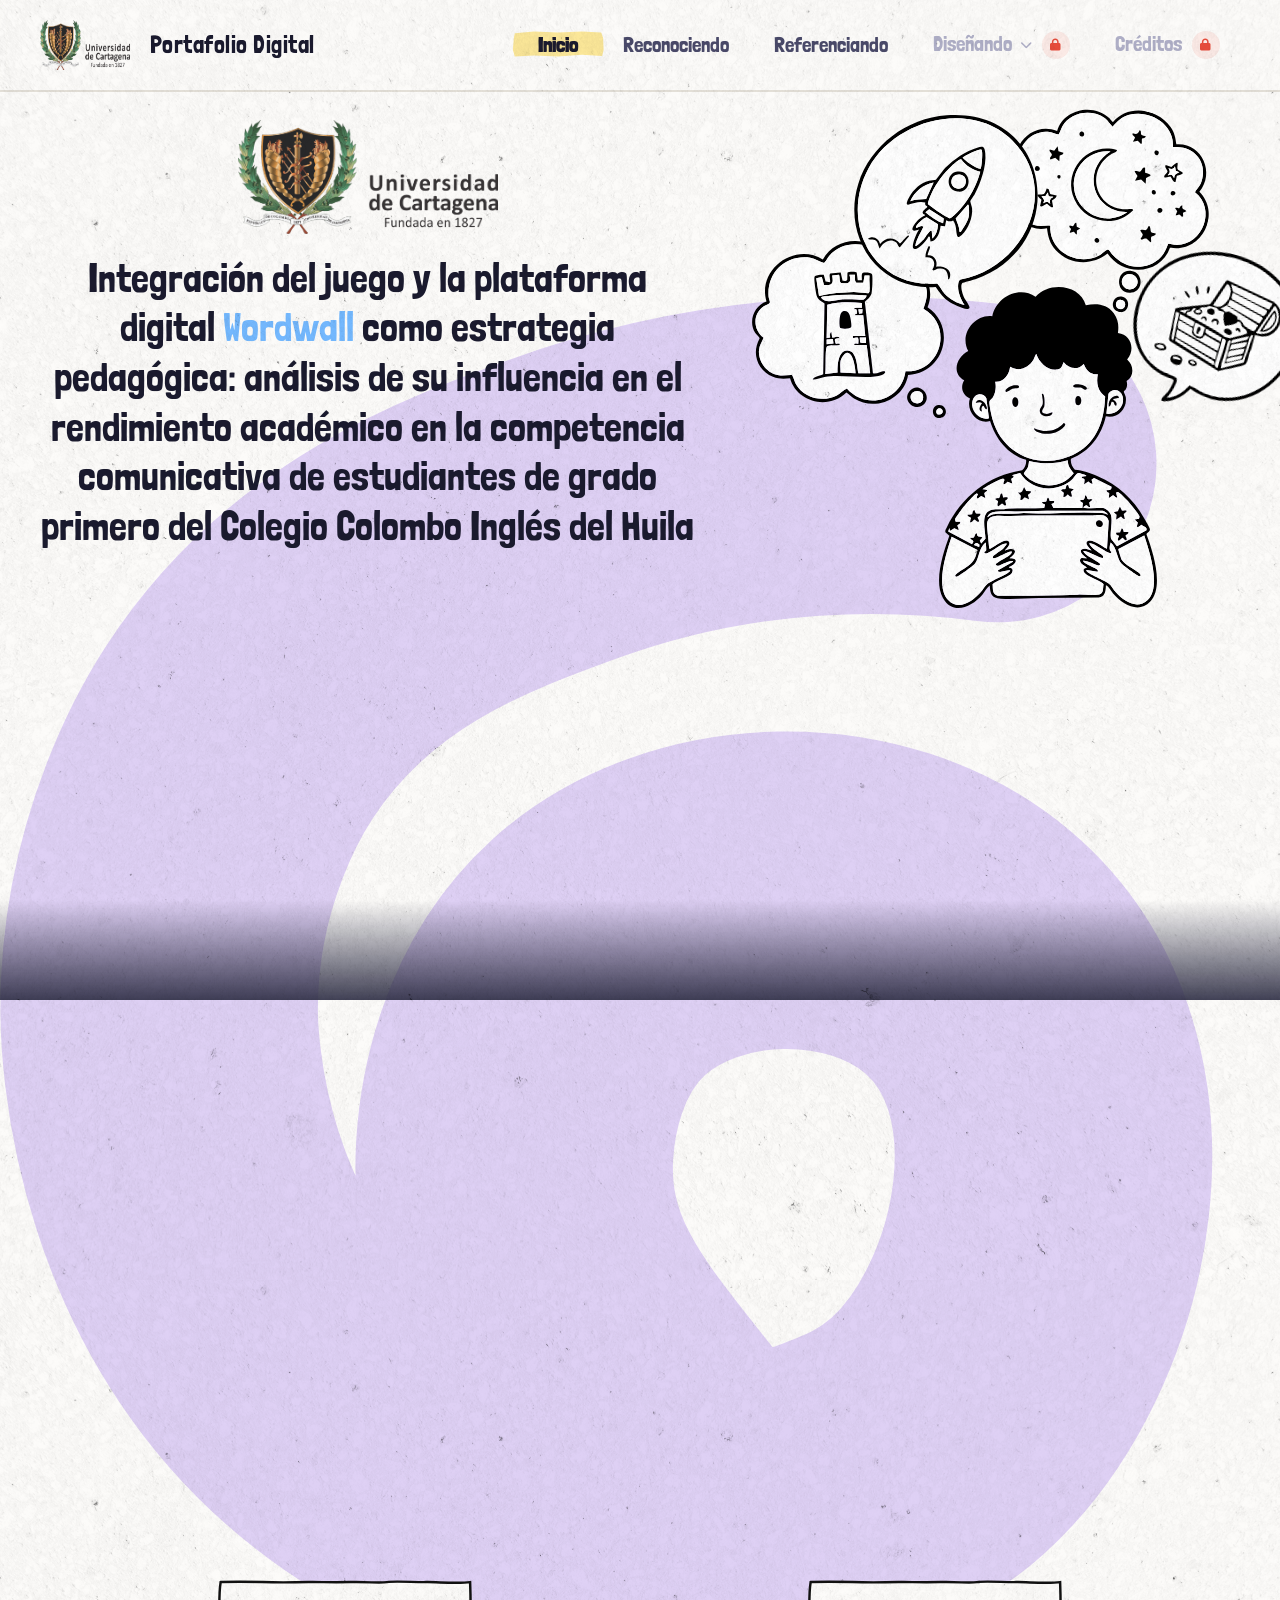
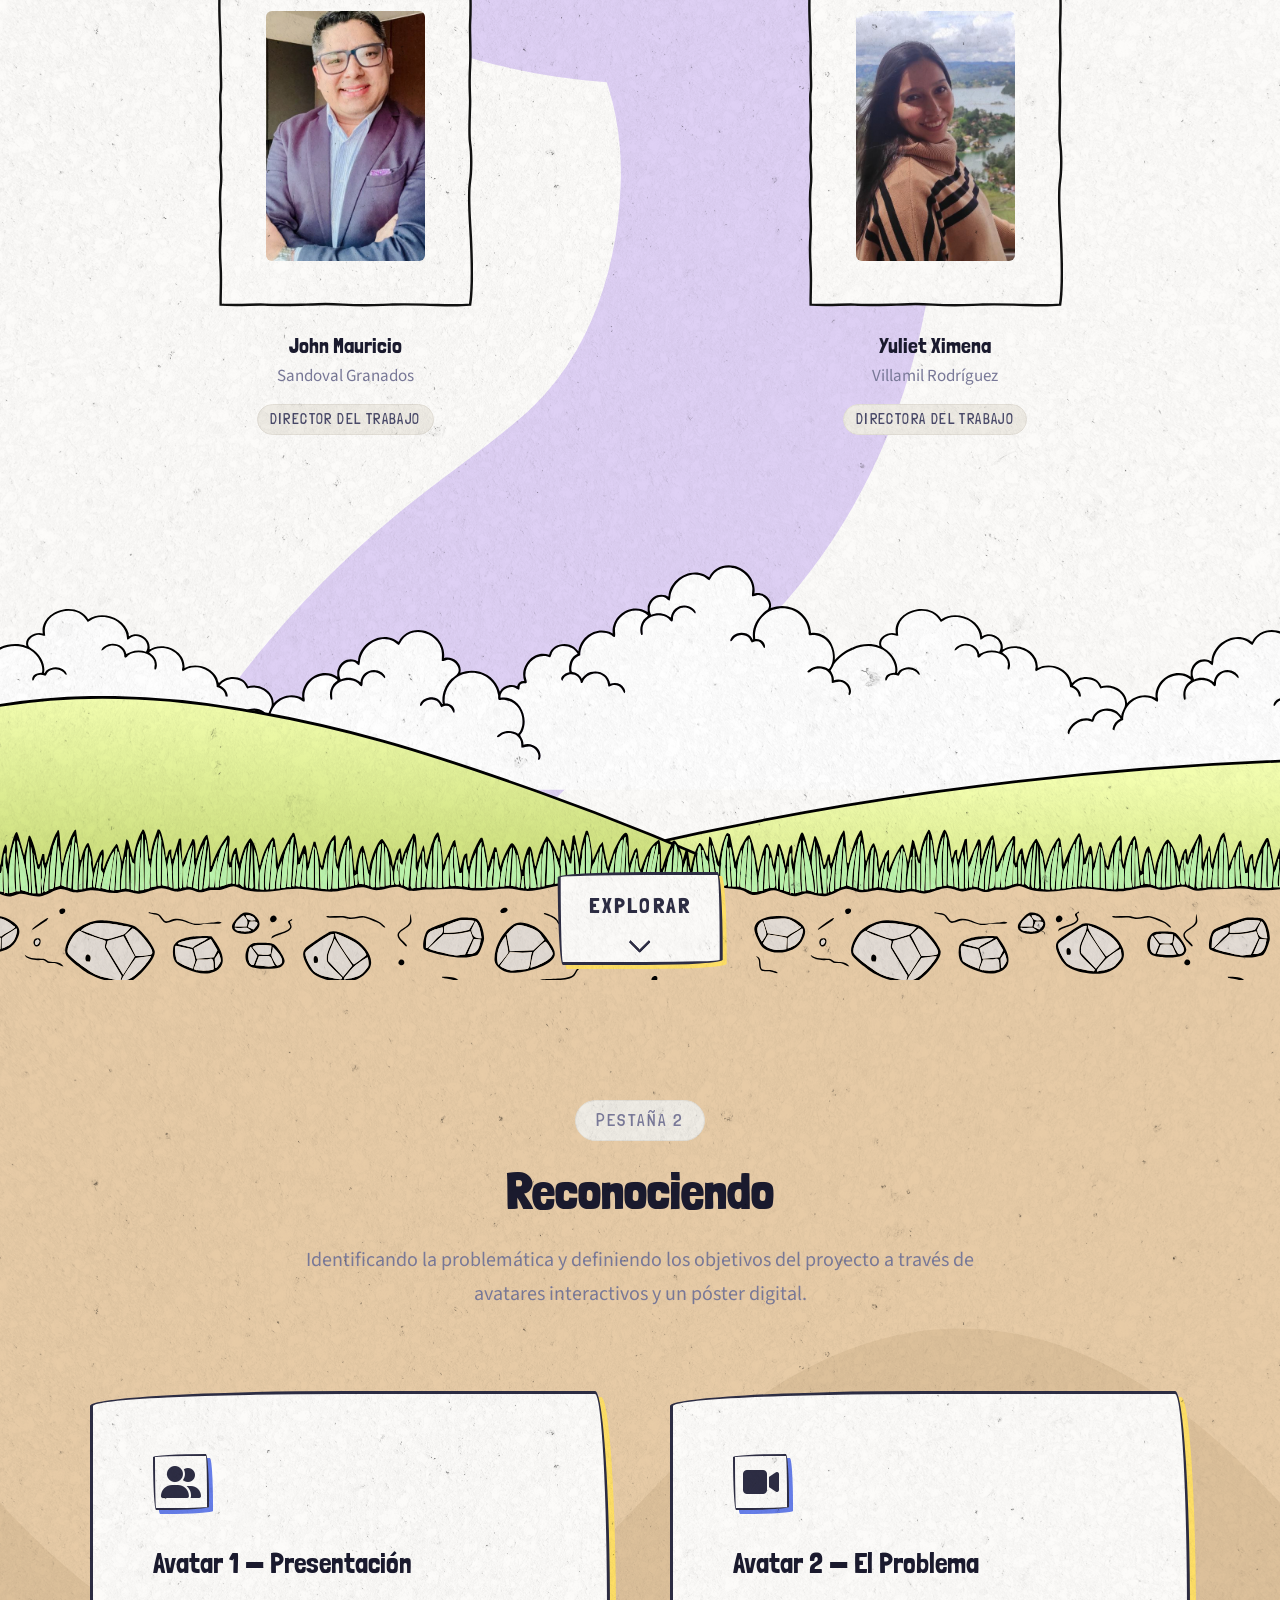
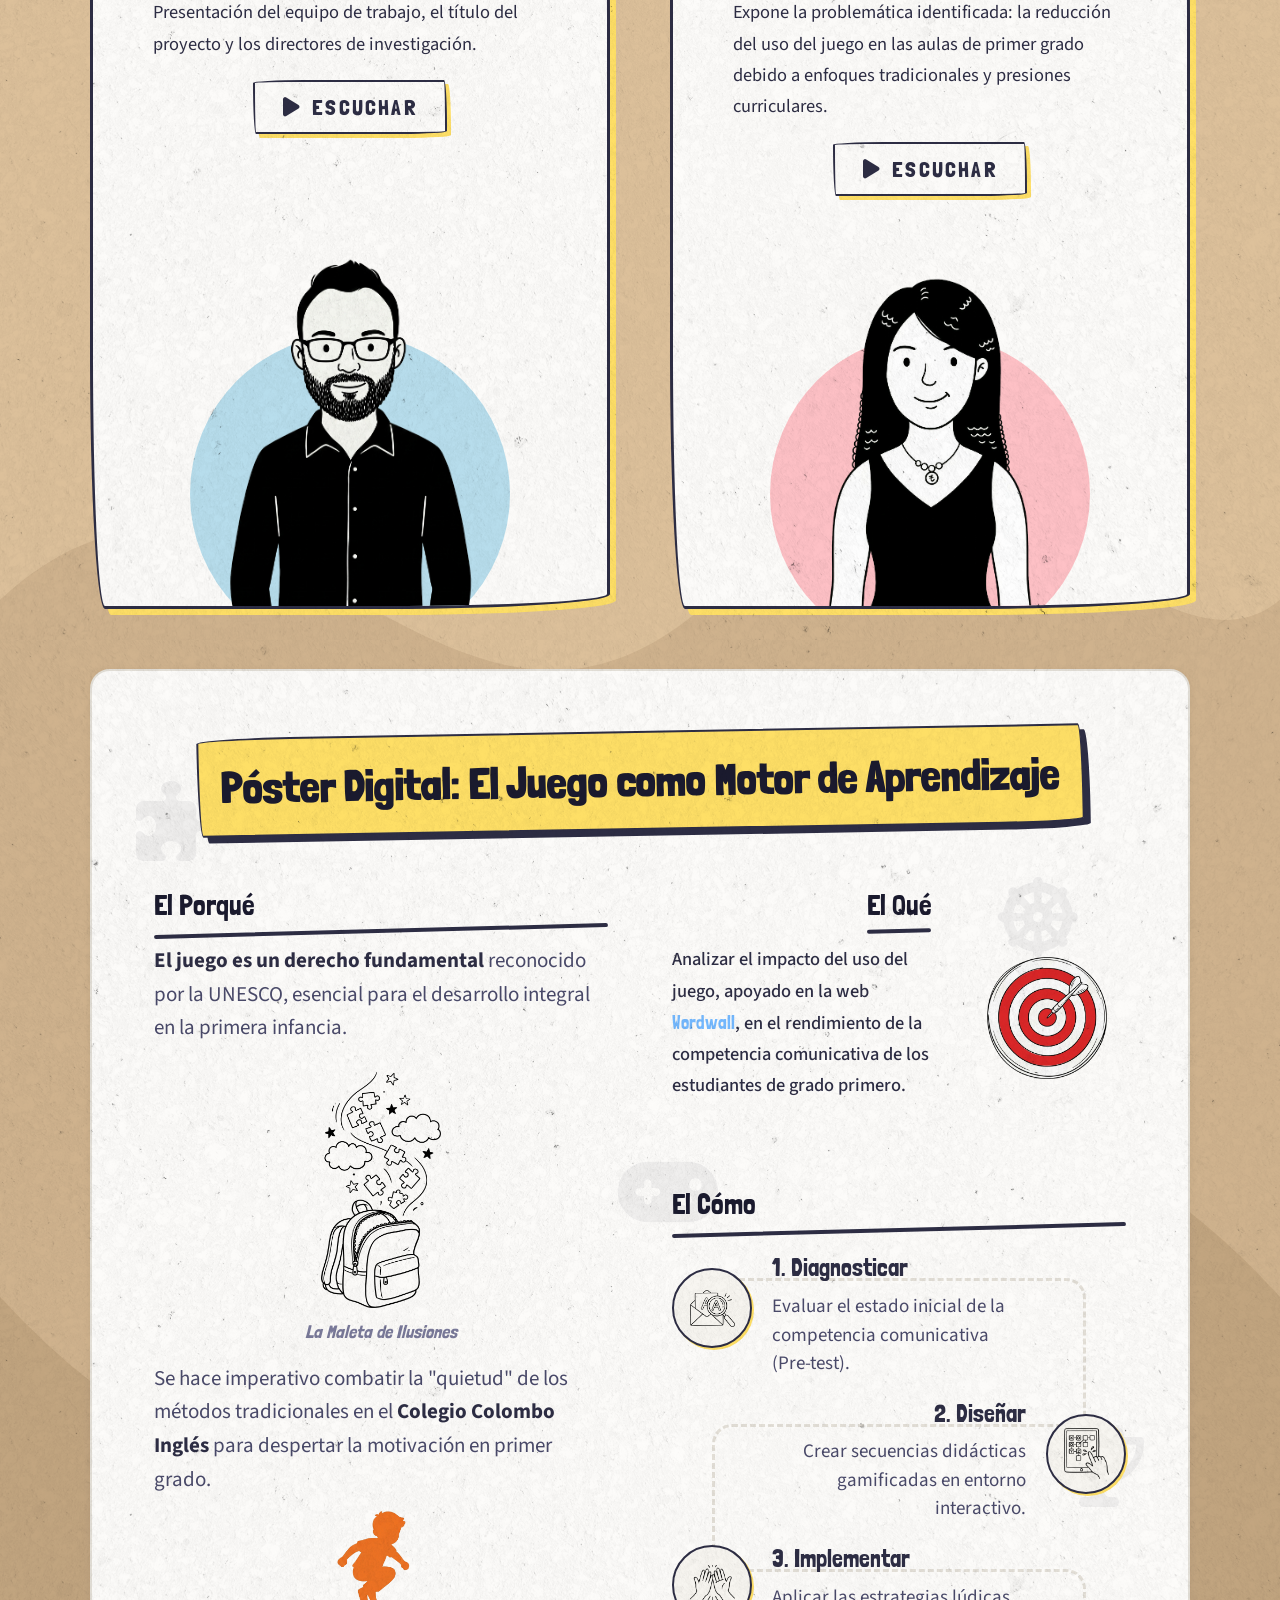
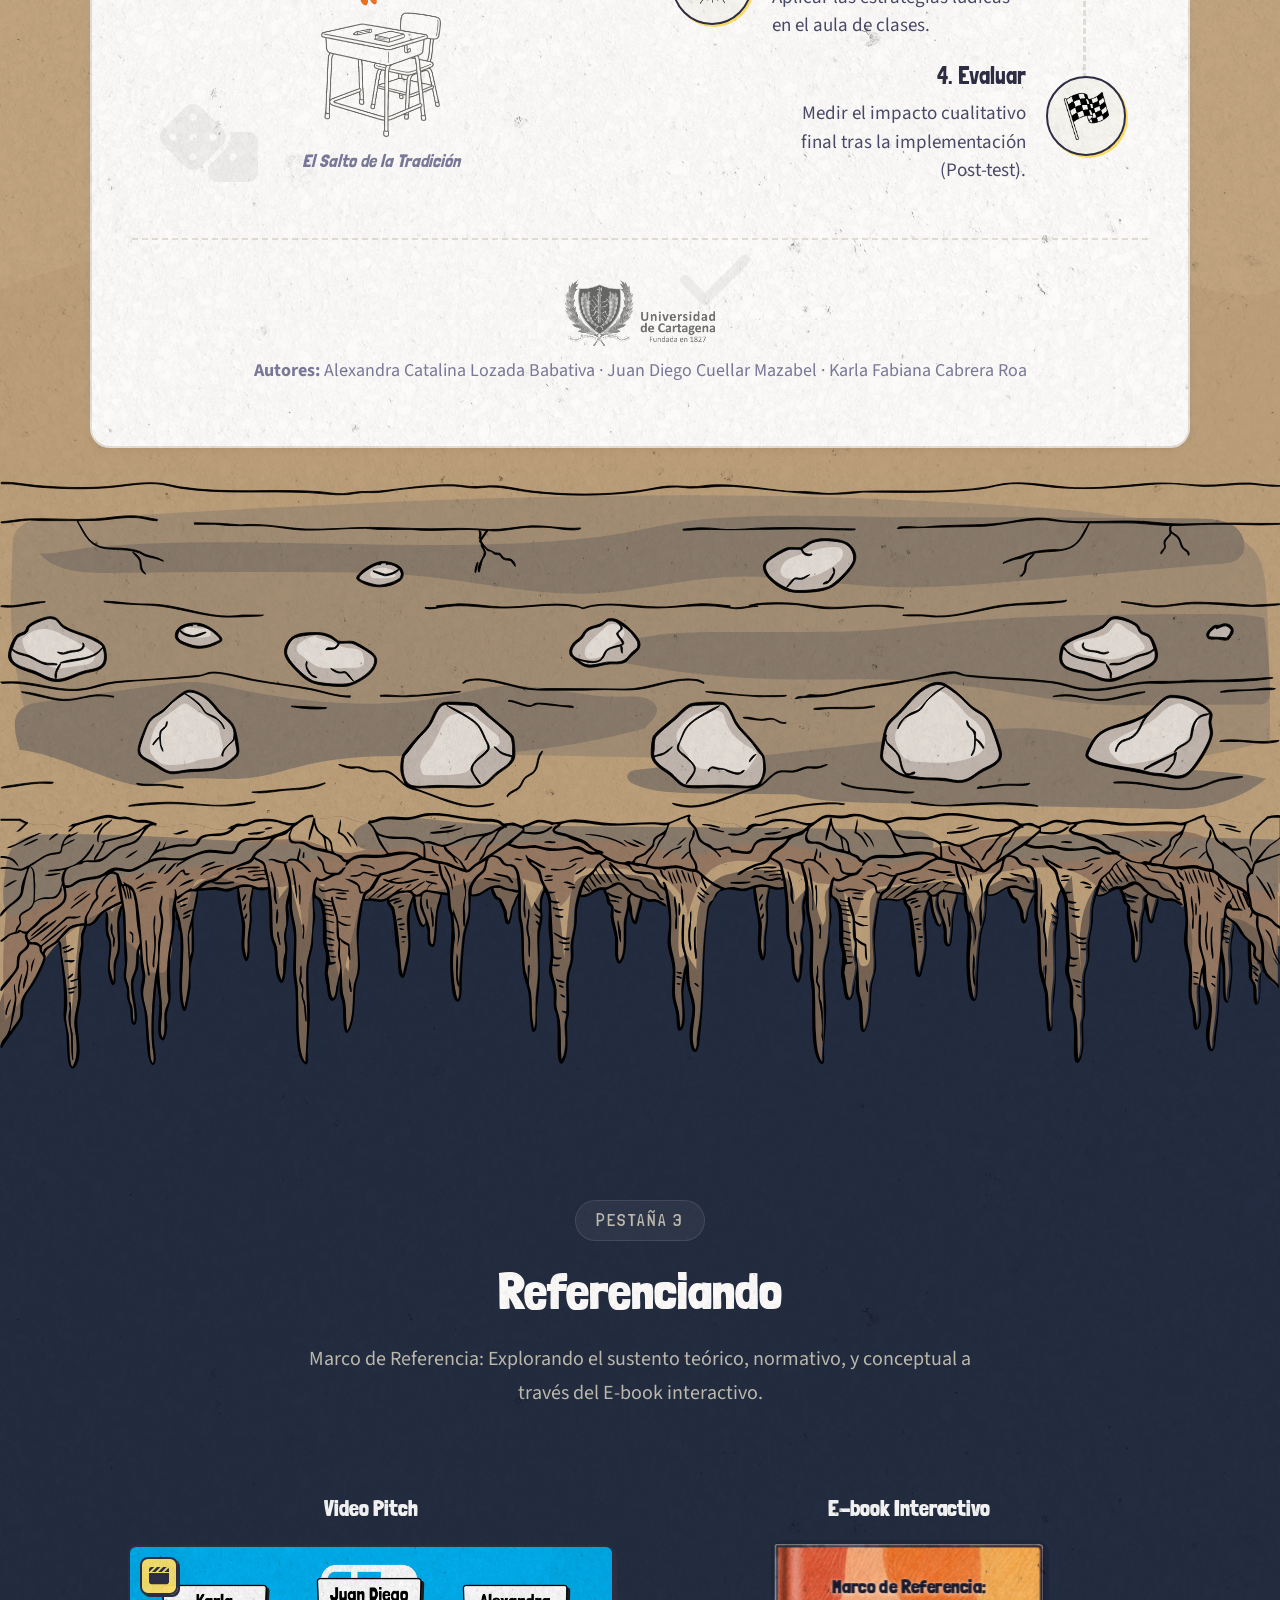
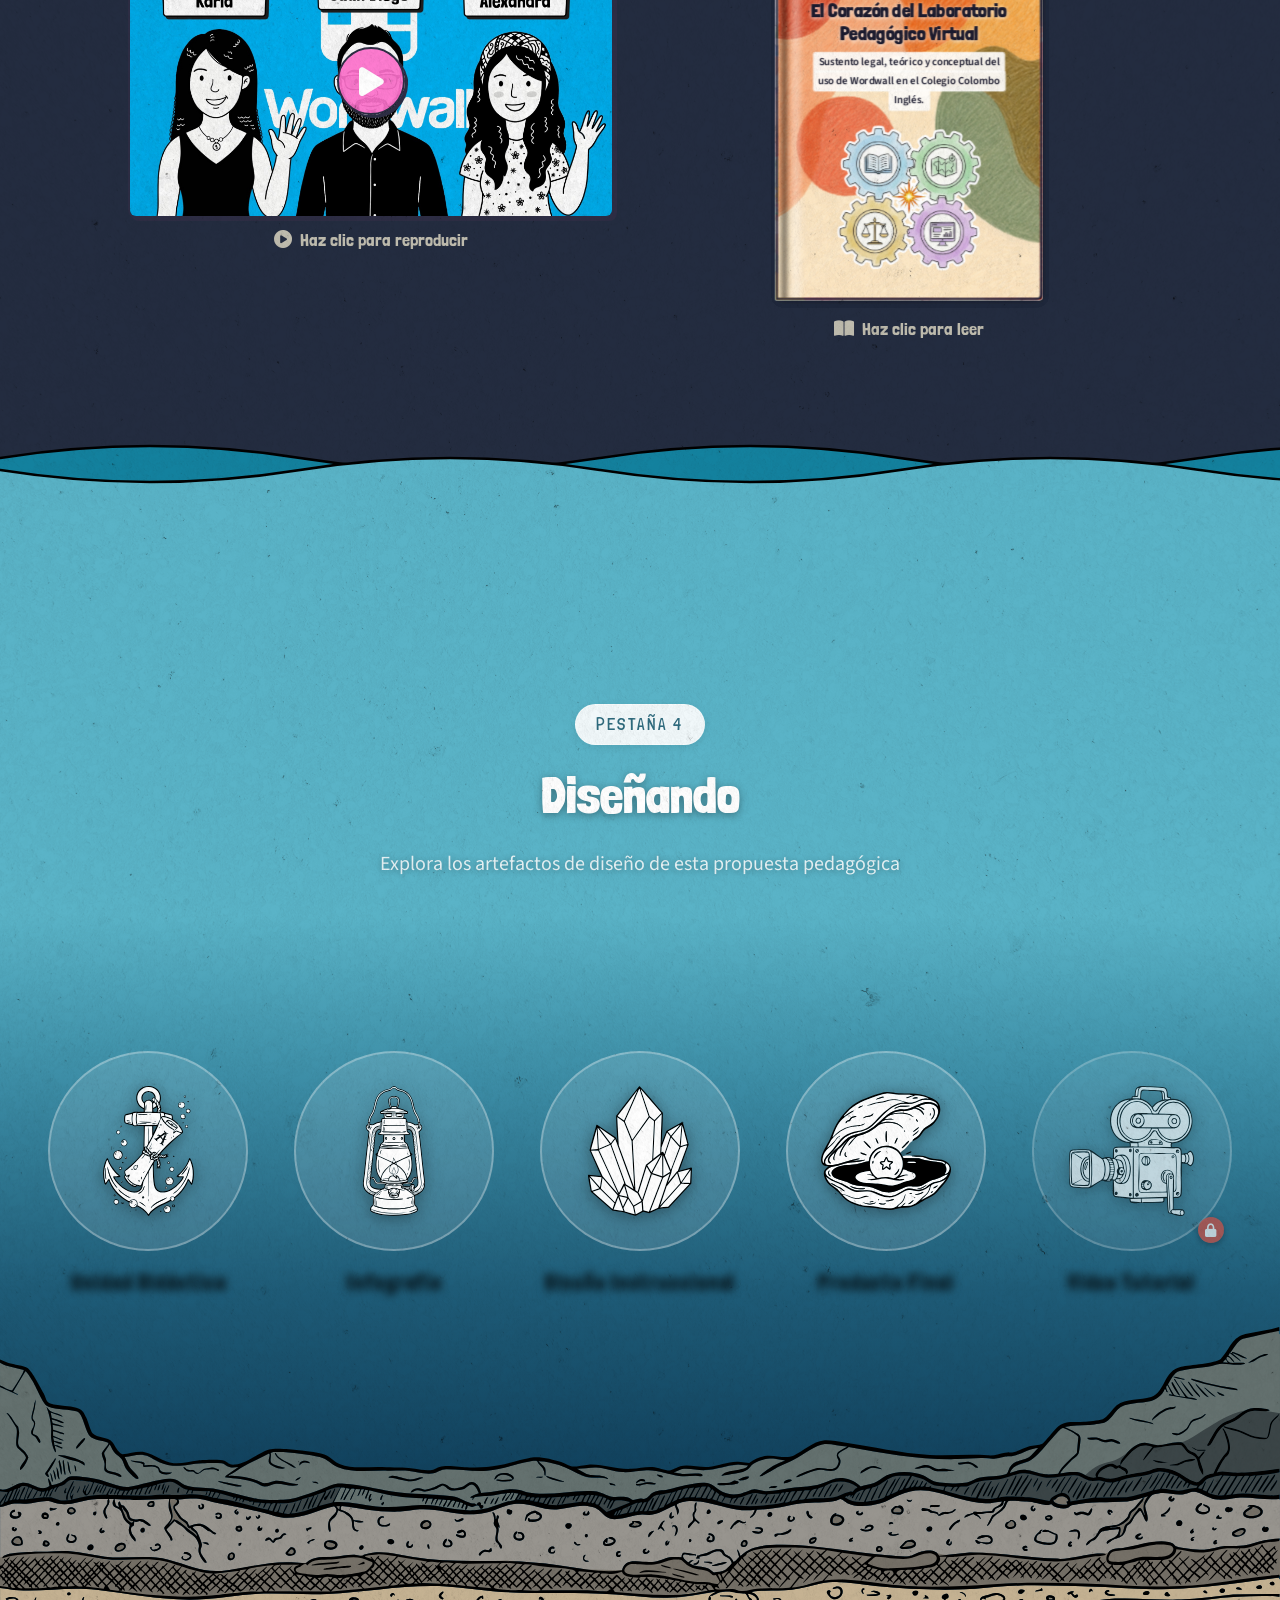
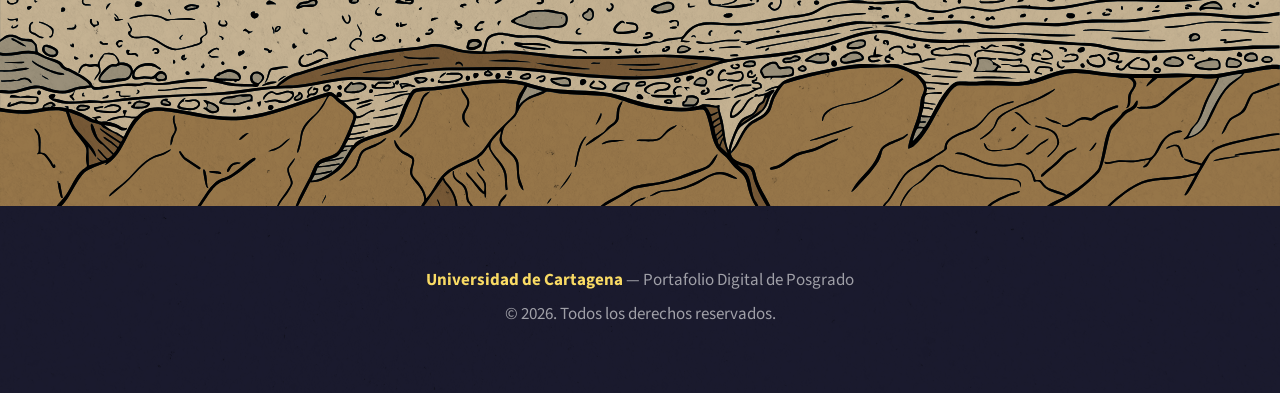
==== commit 85fdb82d: "Fixed download button positioning" ====
--- a/index.html
+++ b/index.html
@@ -559,268 +559,284 @@
           aria-label="Abrir e-book en vista ampliada">
 
           <div class="flipbook-inline-preview">
-          <div id="flipbook-scene" class="closed">
-            <button id="fb-prev" class="fb-nav fb-nav-prev" aria-label="Página anterior">‹</button>
-            <button id="fb-next" class="fb-nav fb-nav-next" aria-label="Siguiente página">›</button>
-
-            <div id="flipbook">
-
-          <!-- LEAF 0: Cover / Page 2 -->
-          <div class="fb-leaf" data-leaf="0">
-            <div class="fb-face fb-front cover-front">
-              <img class="cover-bg-image" src="assets/e-book/book-cover.jpg" alt="" aria-hidden="true">
-              <div class="fb-page-content cover-content">
-                <h1 class="cover-title">Marco de Referencia:<br>El Corazón del Laboratorio Pedagógico Virtual</h1>
-                <p class="cover-subtitle">
-                  <span class="cover-subtitle-mark">Sustento legal, teórico y conceptual del</span><br>
-                  <span class="cover-subtitle-mark">uso de Wordwall en el Colegio Colombo</span><br>
-                  <span class="cover-subtitle-mark">Inglés.</span>
-                </p>
-                <img src="assets/e-book/cover-illustration.png" alt="Portada"
-                  class="cover-illustration fb-illustration">
-              </div>
-            </div>
-            <div class="fb-face fb-back page-wallpaper page-wallpaper-left">
-              <div class="fb-text-card" style="margin-top:auto; margin-bottom:auto;">
-                <h2>Marco Contextual</h2>
-                <h3>Donde nace la idea</h3>
-                <p>La investigación se sitúa en el <strong>Colegio Bilingüe Nacional Colombo Inglés</strong> en Neiva,
-                  Huila (Comuna 10). Es una institución de alta calidad con una planta física campestre de 30,000 m²,
-                  enfocada en un modelo pedagógico afectivo y bilingüe.</p>
-              </div>
-              <span class="fb-page-num">2</span>
-            </div>
-          </div>
-
-          <!-- LEAF 1: Page 3 / Page 4 -->
-          <div class="fb-leaf" data-leaf="1">
-            <div class="fb-face fb-front page-wallpaper page-wallpaper-right" style="padding:0;">
-              <div class="fb-map-container">
-                <iframe
-                  src="https://maps.google.com/maps?q=Colegio+Bilingue+Nacional+Colombo+Ingles+Neiva+Huila&t=&z=15&ie=UTF8&iwloc=&output=embed"
-                  allowfullscreen loading="lazy"></iframe>
-              </div>
-              <div class="fb-text-card" style="margin: 0.5rem 1rem;">
-                <h3 style="text-align: center;">Conoce la Institución</h3>
-                <p style="text-align: center; margin-bottom: 0.8rem;">Haz clic en los videos para descubrir más sobre el
-                  colegio donde se desarrolla este proyecto de investigación.</p>
-                <div class="fb-social-btns" style="margin: 0;">
-                  <a href="https://www.facebook.com/reel/837250942466893" target="_blank" rel="noopener"
-                    class="fb-social-btn">
-                    <i class="fa-brands fa-facebook"></i> <i class="fa-solid fa-video"></i> Video FB
-                  </a>
-                  <a href="https://youtu.be/tuWXGFWPm-c?si=uqaSs6L4NiX0wszR" target="_blank" rel="noopener"
-                    class="fb-social-btn">
-                    <i class="fa-brands fa-youtube"></i> <i class="fa-solid fa-video"></i> Video YT
-                  </a>
-                </div>
-              </div>
-              <span class="fb-page-num">3</span>
-            </div>
-            <div class="fb-face fb-back">
-              <div class="fb-page-content">
-                <h2>Marco Normativo</h2>
-                <h3>El respaldo legal</h3>
-                <p>Nos amparamos en la <strong>Ley 115 de 1994</strong> para la autonomía curricular y el
-                  <strong>Decreto 1290</strong> para una evaluación formativa.
-                </p>
-                <p>La <strong>Ley 1978 de 2019</strong> respalda nuestra autonomía para integrar recursos digitales como
-                  Wordwall.</p>
-                <img src="assets/e-book/page-3-illustration.png" alt="Marco normativo" class="fb-illustration"
-                  style="width:70%; margin:auto; max-width:180px;">
-              </div>
-              <span class="fb-page-num">4</span>
-            </div>
-          </div>
-
-          <!-- LEAF 2: Page 5 / Page 6 -->
-          <div class="fb-leaf" data-leaf="2">
-            <div class="fb-face fb-front">
-              <div class="fb-page-content">
-                <h2>Marco Teórico y Pedagógico</h2>
-                <h3>La ciencia del juego</h3>
-                <p>Basado en el <strong>Constructivismo de Piaget y Vygotsky</strong>, donde el juego es el mediador
-                  para transitar por la zona de desarrollo próximo.</p>
-                <p>Integramos la <strong>Gamificación</strong> para transformar el aula en un espacio de motivación
-                  intrínseca.</p>
-                <img src="assets/e-book/UNICEF_Logo_(cropped).png" alt="UNICEF Logo"
-                  style="width:50%; max-width:130px; margin: auto; display:block; opacity: 0.85; mix-blend-mode: multiply;">
-                <a href="https://www.unicef.org/lac/crianza/aprendizaje-inicial/desarrollando-cerebro-bebe-hijo-con-juego-video"
-                  target="_blank" rel="noopener" class="fb-doodle-btn" style="margin-top:auto;">
-                  <i class="fa-solid fa-globe"></i> Ver página UNICEF
-                </a>
-              </div>
-              <span class="fb-page-num">5</span>
-            </div>
-            <div class="fb-face fb-back">
-              <div class="fb-page-content mindmap-page">
-                <div class="mindmap-centerfold left-side">
-                  <div class="mm-tree">
-                    <div class="mm-row">
-                      <div class="mm-box mm-title">Integración del juego y la plataforma digital Wordwall como
-                        estrategia pedagógica
-                        <br>Análisis de su influencia en el rendimiento académico de estudiantes
-                        de grado primero del Colegio Colombo Inglés del Huila.
+            <div id="flipbook-scene" class="closed">
+              <button id="fb-prev" class="fb-nav fb-nav-prev" aria-label="Página anterior">‹</button>
+              <button id="fb-next" class="fb-nav fb-nav-next" aria-label="Siguiente página">›</button>
+
+              <div id="flipbook">
+
+                <!-- LEAF 0: Cover / Page 2 -->
+                <div class="fb-leaf" data-leaf="0">
+                  <div class="fb-face fb-front cover-front">
+                    <img class="cover-bg-image" src="assets/e-book/book-cover.jpg" alt="" aria-hidden="true">
+                    <div class="fb-page-content cover-content">
+                      <h1 class="cover-title">Marco de Referencia:<br>El Corazón del Laboratorio Pedagógico Virtual</h1>
+                      <p class="cover-subtitle">
+                        <span class="cover-subtitle-mark">Sustento legal, teórico y conceptual del</span><br>
+                        <span class="cover-subtitle-mark">uso de Wordwall en el Colegio Colombo</span><br>
+                        <span class="cover-subtitle-mark">Inglés.</span>
+                      </p>
+                      <img src="assets/e-book/cover-illustration.png" alt="Portada"
+                        class="cover-illustration fb-illustration">
+                    </div>
+                  </div>
+                  <div class="fb-face fb-back page-wallpaper page-wallpaper-left">
+                    <div class="fb-text-card" style="margin-top:auto; margin-bottom:auto;">
+                      <h2>Marco Contextual</h2>
+                      <h3>Donde nace la idea</h3>
+                      <p>La investigación se sitúa en el <strong>Colegio Bilingüe Nacional Colombo Inglés</strong> en
+                        Neiva,
+                        Huila (Comuna 10). Es una institución de alta calidad con una planta física campestre de 30,000
+                        m²,
+                        enfocada en un modelo pedagógico afectivo y bilingüe.</p>
+                    </div>
+                    <span class="fb-page-num">2</span>
+                  </div>
+                </div>
+
+                <!-- LEAF 1: Page 3 / Page 4 -->
+                <div class="fb-leaf" data-leaf="1">
+                  <div class="fb-face fb-front page-wallpaper page-wallpaper-right" style="padding:0;">
+                    <div class="fb-map-container">
+                      <iframe
+                        src="https://maps.google.com/maps?q=Colegio+Bilingue+Nacional+Colombo+Ingles+Neiva+Huila&t=&z=15&ie=UTF8&iwloc=&output=embed"
+                        allowfullscreen loading="lazy"></iframe>
+                    </div>
+                    <div class="fb-text-card" style="margin: 0.5rem 1rem;">
+                      <h3 style="text-align: center;">Conoce la Institución</h3>
+                      <p style="text-align: center; margin-bottom: 0.8rem;">Haz clic en los videos para descubrir más
+                        sobre el
+                        colegio donde se desarrolla este proyecto de investigación.</p>
+                      <div class="fb-social-btns" style="margin: 0;">
+                        <a href="https://www.facebook.com/reel/837250942466893" target="_blank" rel="noopener"
+                          class="fb-social-btn">
+                          <i class="fa-brands fa-facebook"></i> <i class="fa-solid fa-video"></i> Video FB
+                        </a>
+                        <a href="https://youtu.be/tuWXGFWPm-c?si=uqaSs6L4NiX0wszR" target="_blank" rel="noopener"
+                          class="fb-social-btn">
+                          <i class="fa-brands fa-youtube"></i> <i class="fa-solid fa-video"></i> Video YT
+                        </a>
                       </div>
                     </div>
-                    <div class="mm-line-v"></div>
-                    <div class="mm-row">
-                      <div class="mm-box mm-hub">Marco conceptual</div>
-                    </div>
-                    <div class="mm-line-v"></div>
-                    <div class="mm-line-h-container"></div>
-                    <div class="mm-row mm-level-3">
-                      <div class="mm-col">
-                        <div class="mm-line-v-small"></div>
-                        <div class="mm-box mm-cat">Tecnologías de la Información y la Comunicación (TIC)</div>
-                        <div class="mm-line-v-small"></div>
-                        <div class="mm-box mm-desc">Es el conjunto de herramientas que engloba y facilita el uso de
-                          recursos digitales. Wordwall se enmarca como un recurso TIC.</div>
+                    <span class="fb-page-num">3</span>
+                  </div>
+                  <div class="fb-face fb-back">
+                    <div class="fb-page-content">
+                      <h2>Marco Normativo</h2>
+                      <h3>El respaldo legal</h3>
+                      <p>Nos amparamos en la <strong>Ley 115 de 1994</strong> para la autonomía curricular y el
+                        <strong>Decreto 1290</strong> para una evaluación formativa.
+                      </p>
+                      <p>La <strong>Ley 1978 de 2019</strong> respalda nuestra autonomía para integrar recursos
+                        digitales como
+                        Wordwall.</p>
+                      <img src="assets/e-book/page-3-illustration.png" alt="Marco normativo" class="fb-illustration"
+                        style="width:70%; margin:auto; max-width:180px;">
+                    </div>
+                    <span class="fb-page-num">4</span>
+                  </div>
+                </div>
+
+                <!-- LEAF 2: Page 5 / Page 6 -->
+                <div class="fb-leaf" data-leaf="2">
+                  <div class="fb-face fb-front">
+                    <div class="fb-page-content">
+                      <h2>Marco Teórico y Pedagógico</h2>
+                      <h3>La ciencia del juego</h3>
+                      <p>Basado en el <strong>Constructivismo de Piaget y Vygotsky</strong>, donde el juego es el
+                        mediador
+                        para transitar por la zona de desarrollo próximo.</p>
+                      <p>Integramos la <strong>Gamificación</strong> para transformar el aula en un espacio de
+                        motivación
+                        intrínseca.</p>
+                      <img src="assets/e-book/UNICEF_Logo_(cropped).png" alt="UNICEF Logo"
+                        style="width:50%; max-width:130px; margin: auto; display:block; opacity: 0.85; mix-blend-mode: multiply;">
+                      <a href="https://www.unicef.org/lac/crianza/aprendizaje-inicial/desarrollando-cerebro-bebe-hijo-con-juego-video"
+                        target="_blank" rel="noopener" class="fb-doodle-btn" style="margin-top:auto;">
+                        <i class="fa-solid fa-globe"></i> Ver página UNICEF
+                      </a>
+                    </div>
+                    <span class="fb-page-num">5</span>
+                  </div>
+                  <div class="fb-face fb-back">
+                    <div class="fb-page-content mindmap-page">
+                      <div class="mindmap-centerfold left-side">
+                        <div class="mm-tree">
+                          <div class="mm-row">
+                            <div class="mm-box mm-title">Integración del juego y la plataforma digital Wordwall como
+                              estrategia pedagógica
+                              <br>Análisis de su influencia en el rendimiento académico de estudiantes
+                              de grado primero del Colegio Colombo Inglés del Huila.
+                            </div>
+                          </div>
+                          <div class="mm-line-v"></div>
+                          <div class="mm-row">
+                            <div class="mm-box mm-hub">Marco conceptual</div>
+                          </div>
+                          <div class="mm-line-v"></div>
+                          <div class="mm-line-h-container"></div>
+                          <div class="mm-row mm-level-3">
+                            <div class="mm-col">
+                              <div class="mm-line-v-small"></div>
+                              <div class="mm-box mm-cat">Tecnologías de la Información y la Comunicación (TIC)</div>
+                              <div class="mm-line-v-small"></div>
+                              <div class="mm-box mm-desc">Es el conjunto de herramientas que engloba y facilita el uso
+                                de
+                                recursos digitales. Wordwall se enmarca como un recurso TIC.</div>
+                            </div>
+                            <div class="mm-col">
+                              <div class="mm-line-v-small"></div>
+                              <div class="mm-box mm-cat">Wordwall</div>
+                              <div class="mm-line-v-small"></div>
+                              <div class="mm-box mm-desc">Es la herramienta tecnológica digital seleccionada (Recurso
+                                Educativo Digital - RED) que se incorpora como medio interactivo. Su uso facilita el
+                                diseño de
+                                contenidos interactivos y apoya la estrategia de gamificación.</div>
+                            </div>
+                            <div class="mm-col">
+                              <div class="mm-line-v-small"></div>
+                              <div class="mm-box mm-cat">Juego</div>
+                              <div class="mm-line-v-small"></div>
+                              <div class="mm-box mm-desc">Es la estrategia fundamental y el elemento lúdico central,
+                                esencial
+                                para el desarrollo saludable e integral del niño. La propuesta busca reintegrar el juego
+                                en el
+                                proceso educativo de grado primero.</div>
+                            </div>
+                            <div class="mm-col">
+                              <div class="mm-line-v-small"></div>
+                              <div class="mm-box mm-cat">Motivación Intrínseca</div>
+                              <div class="mm-line-v-small"></div>
+                              <div class="mm-box mm-desc">Es el objetivo actitudinal central de la intervención. Es la
+                                voluntad de aprender que surge del interés propio. La gamificación busca aumentar esta
+                                motivación.</div>
+                            </div>
+                            <div class="mm-col">
+                              <div class="mm-line-v-small"></div>
+                              <div class="mm-box mm-cat">Desarrollo Integral</div>
+                              <div class="mm-line-v-small"></div>
+                              <div class="mm-box mm-desc">Objetivo final de la propuesta. Formación holística del
+                                educando
+                                (aspectos cognitivos, emocional y social). Se busca potenciar este desarrollo
+                                integral más allá del rendimiento académico.</div>
+                            </div>
+                          </div>
+                        </div>
                       </div>
-                      <div class="mm-col">
-                        <div class="mm-line-v-small"></div>
-                        <div class="mm-box mm-cat">Wordwall</div>
-                        <div class="mm-line-v-small"></div>
-                        <div class="mm-box mm-desc">Es la herramienta tecnológica digital seleccionada (Recurso
-                          Educativo Digital - RED) que se incorpora como medio interactivo. Su uso facilita el diseño de
-                          contenidos interactivos y apoya la estrategia de gamificación.</div>
+                    </div>
+                    <span class="fb-page-num">6</span>
+                  </div>
+                </div>
+
+                <!-- LEAF 3: Page 7 / Page 8 -->
+                <div class="fb-leaf" data-leaf="3">
+                  <div class="fb-face fb-front">
+                    <div class="fb-page-content mindmap-page">
+                      <div class="mindmap-centerfold right-side">
+                        <div class="mm-tree">
+                          <div class="mm-row">
+                            <div class="mm-box mm-title">Integración del juego y la plataforma digital Wordwall como
+                              estrategia pedagógica
+                              <br>Análisis de su influencia en el rendimiento académico de estudiantes
+                              de grado primero del Colegio Colombo Inglés del Huila.
+                            </div>
+                          </div>
+                          <div class="mm-line-v"></div>
+                          <div class="mm-row">
+                            <div class="mm-box mm-hub">Marco conceptual</div>
+                          </div>
+                          <div class="mm-line-v"></div>
+                          <div class="mm-line-h-container"></div>
+                          <div class="mm-row mm-level-3">
+                            <div class="mm-col">
+                              <div class="mm-line-v-small"></div>
+                              <div class="mm-box mm-cat">Tecnologías de la Información y la Comunicación (TIC)</div>
+                              <div class="mm-line-v-small"></div>
+                              <div class="mm-box mm-desc">Es el conjunto de herramientas que engloba y facilita el uso
+                                de
+                                recursos digitales. Wordwall se enmarca como un recurso TIC.</div>
+                            </div>
+                            <div class="mm-col">
+                              <div class="mm-line-v-small"></div>
+                              <div class="mm-box mm-cat">Wordwall</div>
+                              <div class="mm-line-v-small"></div>
+                              <div class="mm-box mm-desc">Es la herramienta tecnológica digital seleccionada (Recurso
+                                Educativo Digital - RED) que se incorpora como medio interactivo. Su uso facilita el
+                                diseño de
+                                contenidos interactivos y apoya la estrategia de gamificación.</div>
+                            </div>
+                            <div class="mm-col">
+                              <div class="mm-line-v-small"></div>
+                              <div class="mm-box mm-cat">Juego</div>
+                              <div class="mm-line-v-small"></div>
+                              <div class="mm-box mm-desc">Es la estrategia fundamental y el elemento lúdico central,
+                                esencial
+                                para el desarrollo saludable e integral del niño. La propuesta busca reintegrar el juego
+                                en el
+                                proceso educativo de grado primero.</div>
+                            </div>
+                            <div class="mm-col">
+                              <div class="mm-line-v-small"></div>
+                              <div class="mm-box mm-cat">Motivación Intrínseca</div>
+                              <div class="mm-line-v-small"></div>
+                              <div class="mm-box mm-desc">Es el objetivo actitudinal central de la intervención. Es la
+                                voluntad de aprender que surge del interés propio. La gamificación busca aumentar esta
+                                motivación.</div>
+                            </div>
+                            <div class="mm-col">
+                              <div class="mm-line-v-small"></div>
+                              <div class="mm-box mm-cat">Desarrollo Integral</div>
+                              <div class="mm-line-v-small"></div>
+                              <div class="mm-box mm-desc">Objetivo final de la propuesta. Formación holística del
+                                educando
+                                (aspectos cognitivos, emocional y social). Se busca potenciar este desarrollo
+                                integral más allá del rendimiento académico.</div>
+                            </div>
+                          </div>
+                        </div>
                       </div>
-                      <div class="mm-col">
-                        <div class="mm-line-v-small"></div>
-                        <div class="mm-box mm-cat">Juego</div>
-                        <div class="mm-line-v-small"></div>
-                        <div class="mm-box mm-desc">Es la estrategia fundamental y el elemento lúdico central, esencial
-                          para el desarrollo saludable e integral del niño. La propuesta busca reintegrar el juego en el
-                          proceso educativo de grado primero.</div>
-                      </div>
-                      <div class="mm-col">
-                        <div class="mm-line-v-small"></div>
-                        <div class="mm-box mm-cat">Motivación Intrínseca</div>
-                        <div class="mm-line-v-small"></div>
-                        <div class="mm-box mm-desc">Es el objetivo actitudinal central de la intervención. Es la
-                          voluntad de aprender que surge del interés propio. La gamificación busca aumentar esta
-                          motivación.</div>
-                      </div>
-                      <div class="mm-col">
-                        <div class="mm-line-v-small"></div>
-                        <div class="mm-box mm-cat">Desarrollo Integral</div>
-                        <div class="mm-line-v-small"></div>
-                        <div class="mm-box mm-desc">Objetivo final de la propuesta. Formación holística del educando
-                          (aspectos cognitivos, emocional y social). Se busca potenciar este desarrollo
-                          integral más allá del rendimiento académico.</div>
-                      </div>
-                    </div>
-                  </div>
-                </div>
-              </div>
-              <span class="fb-page-num">6</span>
-            </div>
-          </div>
-
-          <!-- LEAF 3: Page 7 / Page 8 -->
-          <div class="fb-leaf" data-leaf="3">
-            <div class="fb-face fb-front">
-              <div class="fb-page-content mindmap-page">
-                <div class="mindmap-centerfold right-side">
-                  <div class="mm-tree">
-                    <div class="mm-row">
-                      <div class="mm-box mm-title">Integración del juego y la plataforma digital Wordwall como
-                        estrategia pedagógica
-                        <br>Análisis de su influencia en el rendimiento académico de estudiantes
-                        de grado primero del Colegio Colombo Inglés del Huila.
-                      </div>
-                    </div>
-                    <div class="mm-line-v"></div>
-                    <div class="mm-row">
-                      <div class="mm-box mm-hub">Marco conceptual</div>
-                    </div>
-                    <div class="mm-line-v"></div>
-                    <div class="mm-line-h-container"></div>
-                    <div class="mm-row mm-level-3">
-                      <div class="mm-col">
-                        <div class="mm-line-v-small"></div>
-                        <div class="mm-box mm-cat">Tecnologías de la Información y la Comunicación (TIC)</div>
-                        <div class="mm-line-v-small"></div>
-                        <div class="mm-box mm-desc">Es el conjunto de herramientas que engloba y facilita el uso de
-                          recursos digitales. Wordwall se enmarca como un recurso TIC.</div>
-                      </div>
-                      <div class="mm-col">
-                        <div class="mm-line-v-small"></div>
-                        <div class="mm-box mm-cat">Wordwall</div>
-                        <div class="mm-line-v-small"></div>
-                        <div class="mm-box mm-desc">Es la herramienta tecnológica digital seleccionada (Recurso
-                          Educativo Digital - RED) que se incorpora como medio interactivo. Su uso facilita el diseño de
-                          contenidos interactivos y apoya la estrategia de gamificación.</div>
-                      </div>
-                      <div class="mm-col">
-                        <div class="mm-line-v-small"></div>
-                        <div class="mm-box mm-cat">Juego</div>
-                        <div class="mm-line-v-small"></div>
-                        <div class="mm-box mm-desc">Es la estrategia fundamental y el elemento lúdico central, esencial
-                          para el desarrollo saludable e integral del niño. La propuesta busca reintegrar el juego en el
-                          proceso educativo de grado primero.</div>
-                      </div>
-                      <div class="mm-col">
-                        <div class="mm-line-v-small"></div>
-                        <div class="mm-box mm-cat">Motivación Intrínseca</div>
-                        <div class="mm-line-v-small"></div>
-                        <div class="mm-box mm-desc">Es el objetivo actitudinal central de la intervención. Es la
-                          voluntad de aprender que surge del interés propio. La gamificación busca aumentar esta
-                          motivación.</div>
-                      </div>
-                      <div class="mm-col">
-                        <div class="mm-line-v-small"></div>
-                        <div class="mm-box mm-cat">Desarrollo Integral</div>
-                        <div class="mm-line-v-small"></div>
-                        <div class="mm-box mm-desc">Objetivo final de la propuesta. Formación holística del educando
-                          (aspectos cognitivos, emocional y social). Se busca potenciar este desarrollo
-                          integral más allá del rendimiento académico.</div>
-                      </div>
-                    </div>
-                  </div>
-                </div>
-              </div>
-              <span class="fb-page-num">7</span>
-            </div>
-            <div class="fb-face fb-back">
-              <div class="fb-page-content podcast-page">
-                <h2>Podcast</h2>
-                <p>Escucha nuestra reflexión pedagógica.</p>
-                <img src="assets/e-book/podcast-mic.png" alt="Microfono Podcast"
-                  style="width: 100px; margin: 0.5rem auto;">
-                <button id="podcastPlayBtn" class="podcast-play-btn" aria-label="Reproducir podcast">
-                  <i id="podcastPlayIcon" class="fa-solid fa-play"></i>
-                </button>
-              </div>
-              <span class="fb-page-num">8</span>
-            </div>
-          </div>
-
-          <!-- LEAF 4: Page 9 / Back Cover -->
-          <div class="fb-leaf" data-leaf="4">
-            <div class="fb-face fb-front">
-              <div class="fb-page-content"
-                style="align-items:center; justify-content:center; text-align:center; gap:1rem;">
-                <img src="assets/Logo_Oficial_Unicartagena.png" alt="Universidad de Cartagena"
-                  style="max-width: 150px; margin: auto; opacity: 0.05;">
-              </div>
-              <span class="fb-page-num">9</span>
-            </div>
-            <div class="fb-face fb-back back-cover">
-              <img class="cover-bg-image cover-bg-image--flipped" src="assets/e-book/book-cover.jpg" alt=""
-                aria-hidden="true">
-              <div class="fb-page-content cover-content"
-                style="align-items:center; justify-content:center; text-align:center; gap:0.6rem;">
-                <h2 style="font-size:1.1rem;">Marco de Referencia</h2>
-                <p style="font-size:0.75rem;">Portafolio Digital — Universidad de Cartagena</p>
-                <p style="font-size:0.65rem; color:var(--ink-faint); margin-top:auto;">© 2026</p>
-              </div>
-            </div>
-          </div>
-
-        </div><!-- /#flipbook -->
-        </div><!-- /#flipbook-scene -->
-        </div><!-- /.flipbook-inline-preview -->
+                    </div>
+                    <span class="fb-page-num">7</span>
+                  </div>
+                  <div class="fb-face fb-back">
+                    <div class="fb-page-content podcast-page">
+                      <h2>Podcast</h2>
+                      <p>Escucha nuestra reflexión pedagógica.</p>
+                      <img src="assets/e-book/podcast-mic.png" alt="Microfono Podcast"
+                        style="width: 100px; margin: 0.5rem auto;">
+                      <button id="podcastPlayBtn" class="podcast-play-btn" aria-label="Reproducir podcast">
+                        <i id="podcastPlayIcon" class="fa-solid fa-play"></i>
+                      </button>
+                    </div>
+                    <span class="fb-page-num">8</span>
+                  </div>
+                </div>
+
+                <!-- LEAF 4: Page 9 / Back Cover -->
+                <div class="fb-leaf" data-leaf="4">
+                  <div class="fb-face fb-front">
+                    <div class="fb-page-content"
+                      style="align-items:center; justify-content:center; text-align:center; gap:1rem;">
+                      <img src="assets/Logo_Oficial_Unicartagena.png" alt="Universidad de Cartagena"
+                        style="max-width: 150px; margin: auto; opacity: 0.05;">
+                    </div>
+                    <span class="fb-page-num">9</span>
+                  </div>
+                  <div class="fb-face fb-back back-cover">
+                    <img class="cover-bg-image cover-bg-image--flipped" src="assets/e-book/book-cover.jpg" alt=""
+                      aria-hidden="true">
+                    <div class="fb-page-content cover-content"
+                      style="align-items:center; justify-content:center; text-align:center; gap:0.6rem;">
+                      <h2 style="font-size:1.1rem;">Marco de Referencia</h2>
+                      <p style="font-size:0.75rem;">Portafolio Digital — Universidad de Cartagena</p>
+                      <p style="font-size:0.65rem; color:var(--ink-faint); margin-top:auto;">© 2026</p>
+                    </div>
+                  </div>
+                </div>
+
+              </div><!-- /#flipbook -->
+            </div><!-- /#flipbook-scene -->
+          </div><!-- /.flipbook-inline-preview -->
 
           <div class="flipbook-inline-hint referenciando-media-hint">
             <i class="fa-solid fa-book-open"></i> Haz clic para leer
@@ -828,13 +844,12 @@
 
           <div class="flipbook-viewport-controls">
             <div class="flipbook-toolbar">
-              <button id="fb-toggle-expand" class="fb-download-btn" style="background: #eaf2fe;">
-                <i class="fa-solid fa-expand"></i> <span id="fb-expand-text">Ampliar Vista</span>
-              </button>
+
               <button id="fb-download" class="fb-download-btn"><i class="fa-solid fa-file-pdf"></i> Descargar como
                 PDF</button>
             </div>
-            <p class="fb-helper-text">Haz clic en las páginas o arrastra para pasar. También puedes usar las flechas.</p>
+            <p class="fb-helper-text">Haz clic en las páginas o arrastra para pasar. También puedes usar las flechas.
+            </p>
           </div>
         </div><!-- /#flipbook-viewport -->
       </div><!-- /.referenciando-ebook-col -->
@@ -900,8 +915,7 @@
 
         <!-- OYSTER – Producto Final (ACTIVE) -->
         <div class="lake-item" data-label="Producto Final" style="--float-delay:1.8s;">
-          <a href="producto_final.html" class="lake-item__btn"
-            aria-label="Abrir Producto Final">
+          <a href="producto_final.html" class="lake-item__btn" aria-label="Abrir Producto Final">
             <img src="assets/design-tab-buttons/oyster.svg" alt="Ostra" class="lake-item__img">
           </a>
           <span class="lake-item__label">Producto Final</span>
@@ -909,8 +923,7 @@
 
         <!-- LAMP (periscope placeholder) – Video Tutorial (LOCKED) -->
         <div class="lake-item" data-coming-soon="Video Tutorial"
-          data-cs-message="Recorrido audiovisual por la propuesta pedagógica"
-          style="--float-delay:0.9s;">
+          data-cs-message="Recorrido audiovisual por la propuesta pedagógica" style="--float-delay:0.9s;">
           <button class="lake-item__btn lake-item__btn--locked" aria-label="Video Tutorial – Próximamente">
             <img src="assets/design-tab-buttons/film-camera.svg" alt="Periscopio" class="lake-item__img">
             <span class="lake-lock-badge"><i class="fa-solid fa-lock"></i></span>
@@ -932,8 +945,7 @@
   <!-- E-book lightbox (full-screen reader — must live outside sections for correct stacking) -->
   <div id="flipbook-lightbox" class="flipbook-lightbox" aria-hidden="true">
     <div class="flipbook-lightbox-backdrop" id="flipbook-lightbox-backdrop"></div>
-    <button type="button" id="flipbook-lightbox-close" class="flipbook-lightbox-close"
-      aria-label="Cerrar e-book">
+    <button type="button" id="flipbook-lightbox-close" class="flipbook-lightbox-close" aria-label="Cerrar e-book">
       <i class="fa-solid fa-xmark"></i>
     </button>
     <div class="flipbook-lightbox-panel" role="dialog" aria-modal="true" aria-label="E-book interactivo">
--- a/flipbook.css
+++ b/flipbook.css
@@ -84,7 +84,8 @@
     cursor: default;
     padding: 0.5rem 0;
     gap: 1rem;
-    --fb-page-w: min(480px, 44vw);
+    --fb-max-h: calc(100vh - 12rem);
+    --fb-page-w: min(480px, 44vw, calc(var(--fb-max-h) * 370 / 493));
     --fb-page-h: calc(var(--fb-page-w) * 493 / 370);
 }
 
@@ -1028,7 +1029,7 @@
 }
 
 .referenciando-ebook-col .flipbook-viewport--inline,
-#flipbook-inline-slot > #flipbook-viewport {
+#flipbook-inline-slot>#flipbook-viewport {
     width: 100%;
 }
 
@@ -1042,9 +1043,11 @@
     inset: 0;
     z-index: 100100;
     display: flex;
-    align-items: center;
-    justify-content: center;
+    flex-direction: column;
+    align-items: center;
     padding: 1rem 2rem;
+    overflow-y: auto;
+    overflow-x: hidden;
     opacity: 0;
     visibility: hidden;
     pointer-events: none;
@@ -1072,8 +1075,9 @@
 }
 
 .flipbook-lightbox-backdrop {
-    position: absolute;
+    position: fixed;
     inset: 0;
+    z-index: -1;
     background: rgba(10, 12, 22, 0.94);
     backdrop-filter: blur(8px);
 }
@@ -1082,7 +1086,8 @@
     position: relative;
     z-index: 1;
     width: min(100%, 1240px);
-    max-height: calc(100vh - 2rem);
+    margin: auto;
+    /* Centers the panel vertically if it's smaller than the flex container, otherwise it pushes to the top with margin allowing scrolling to the bottom. */
     overflow: visible;
     display: flex;
     flex-direction: column;
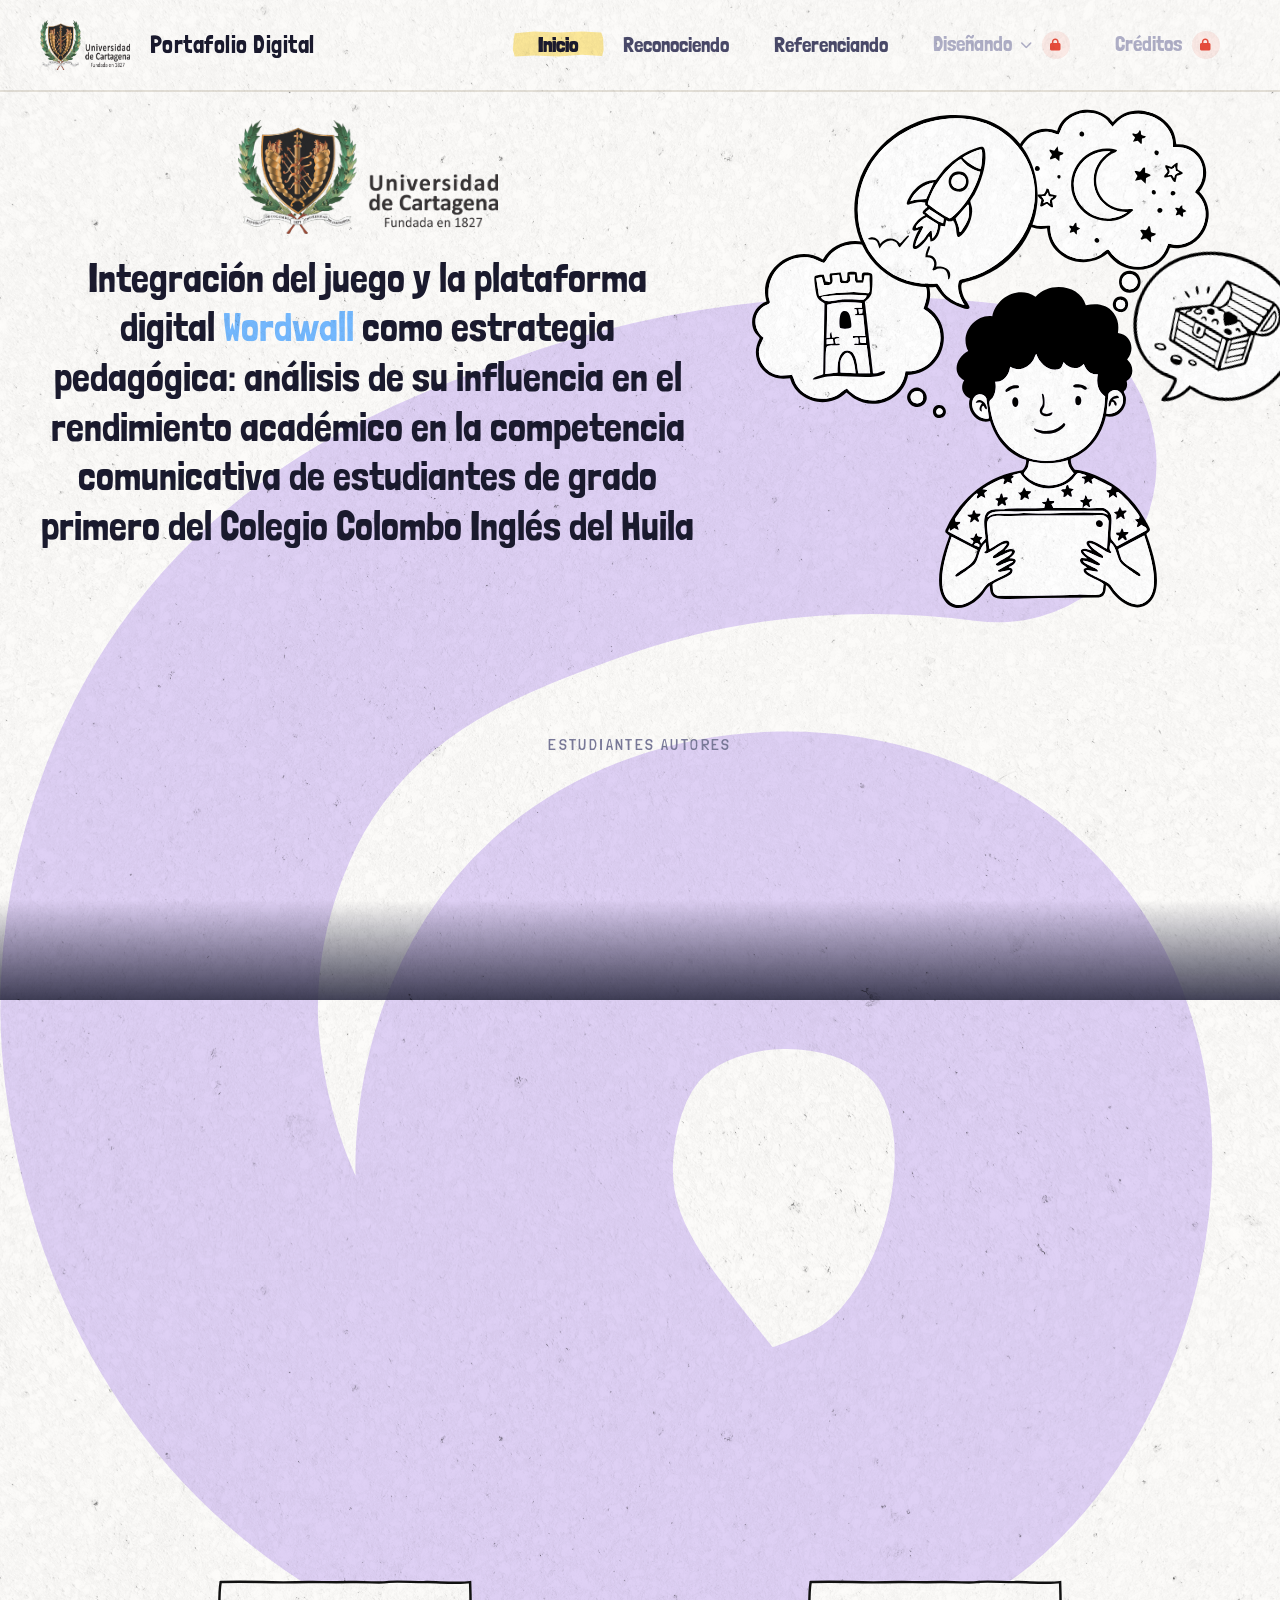
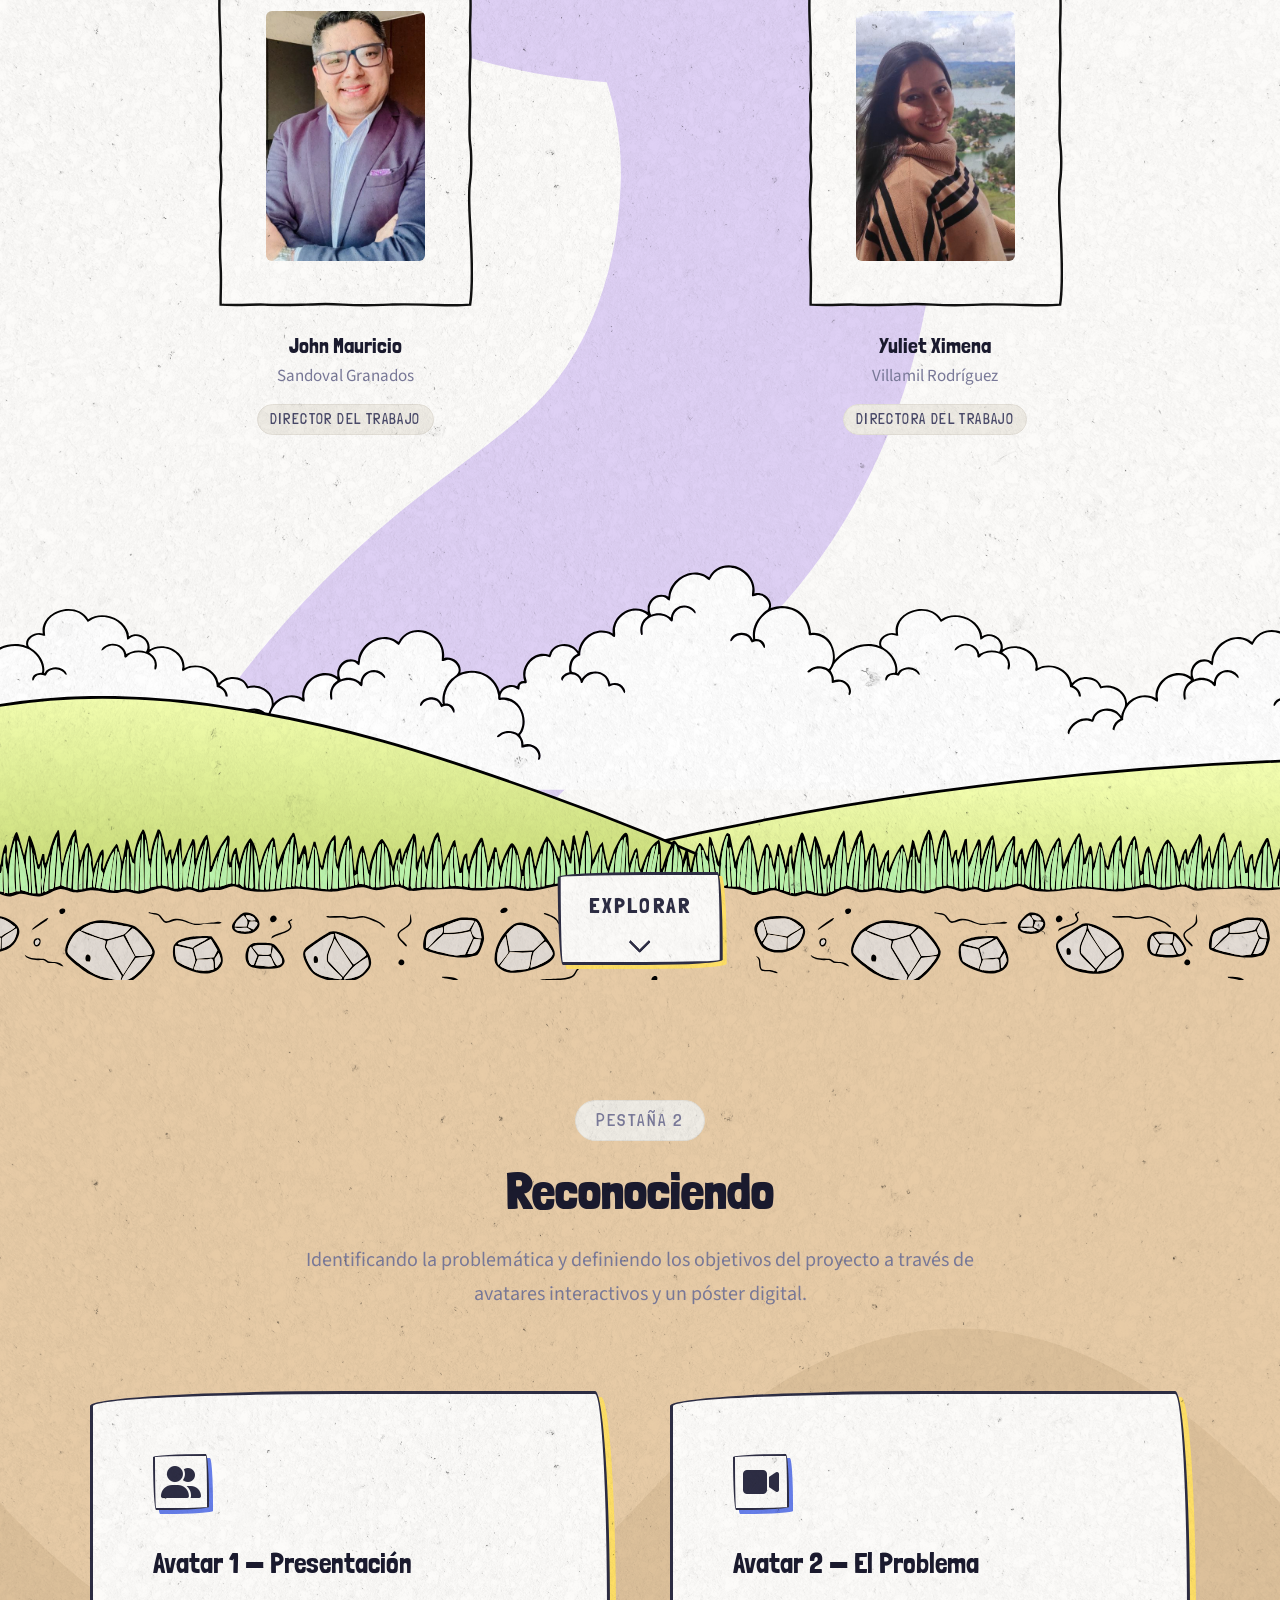
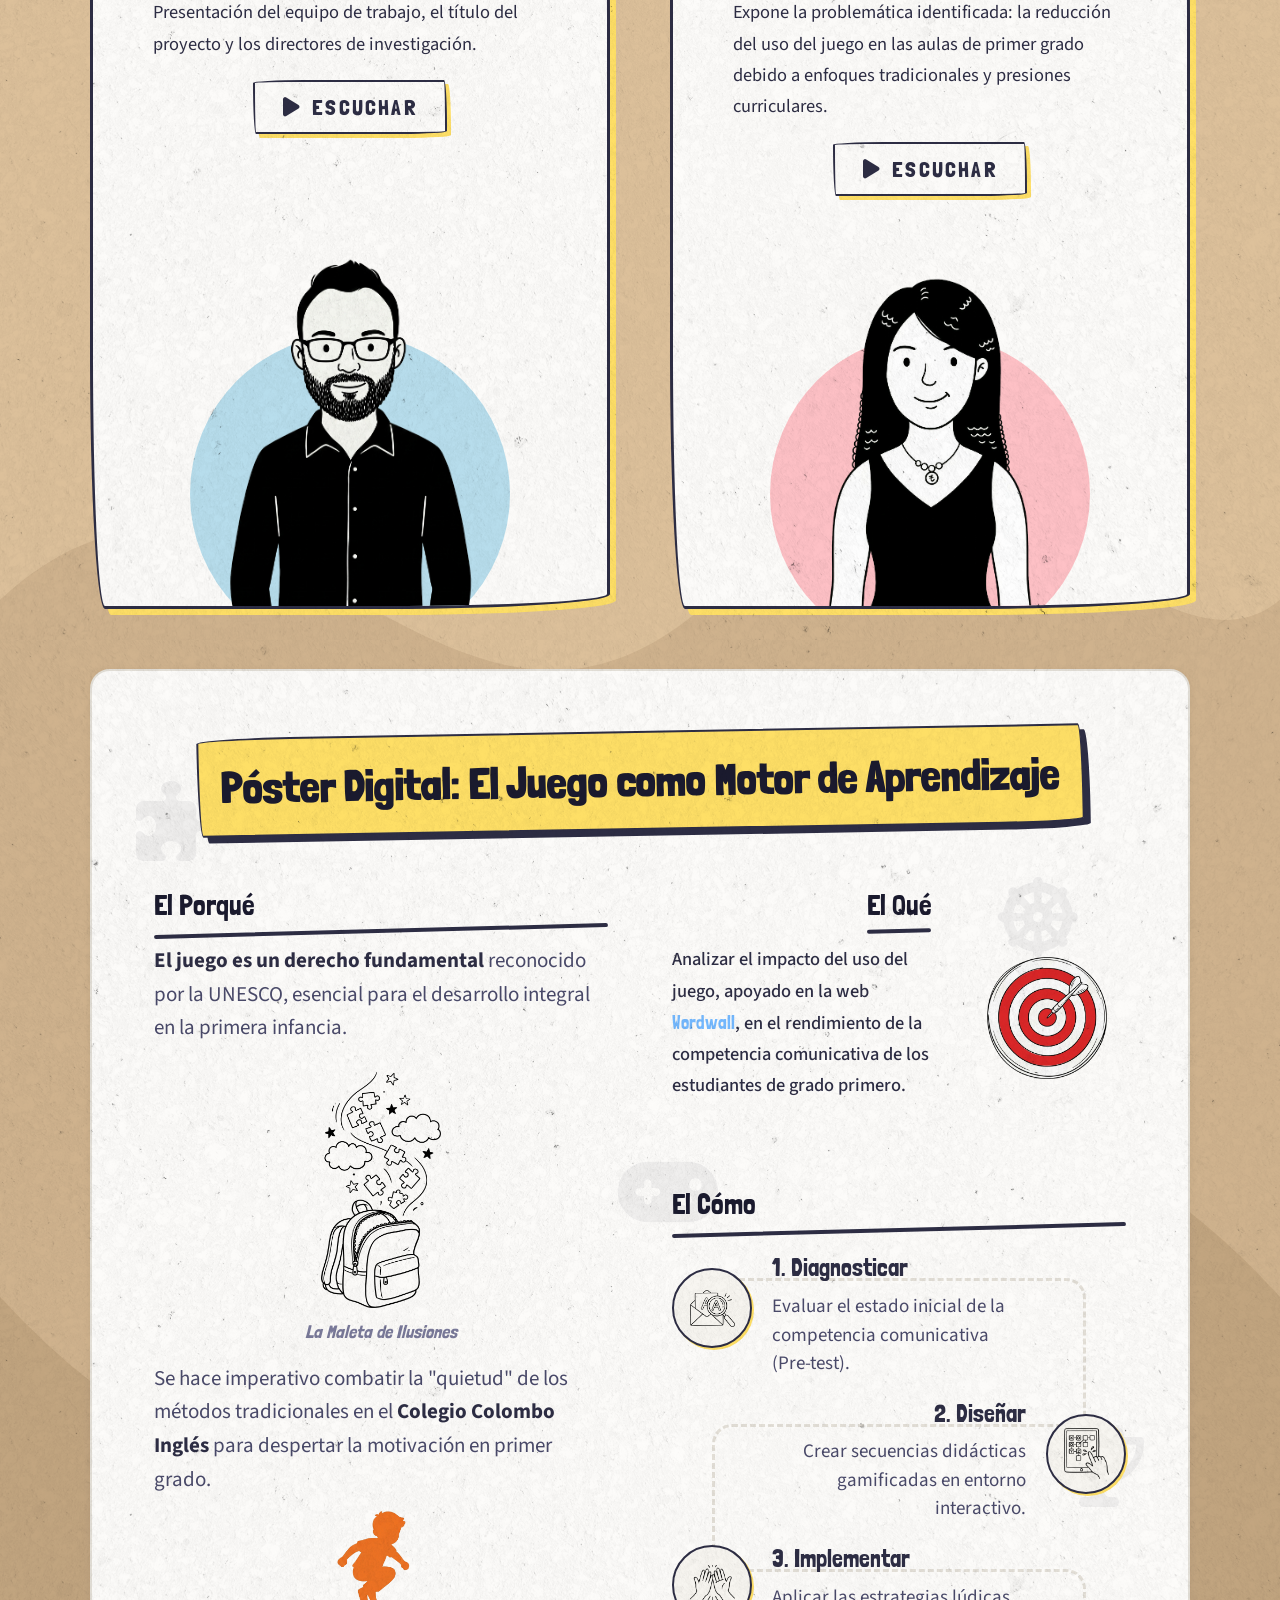
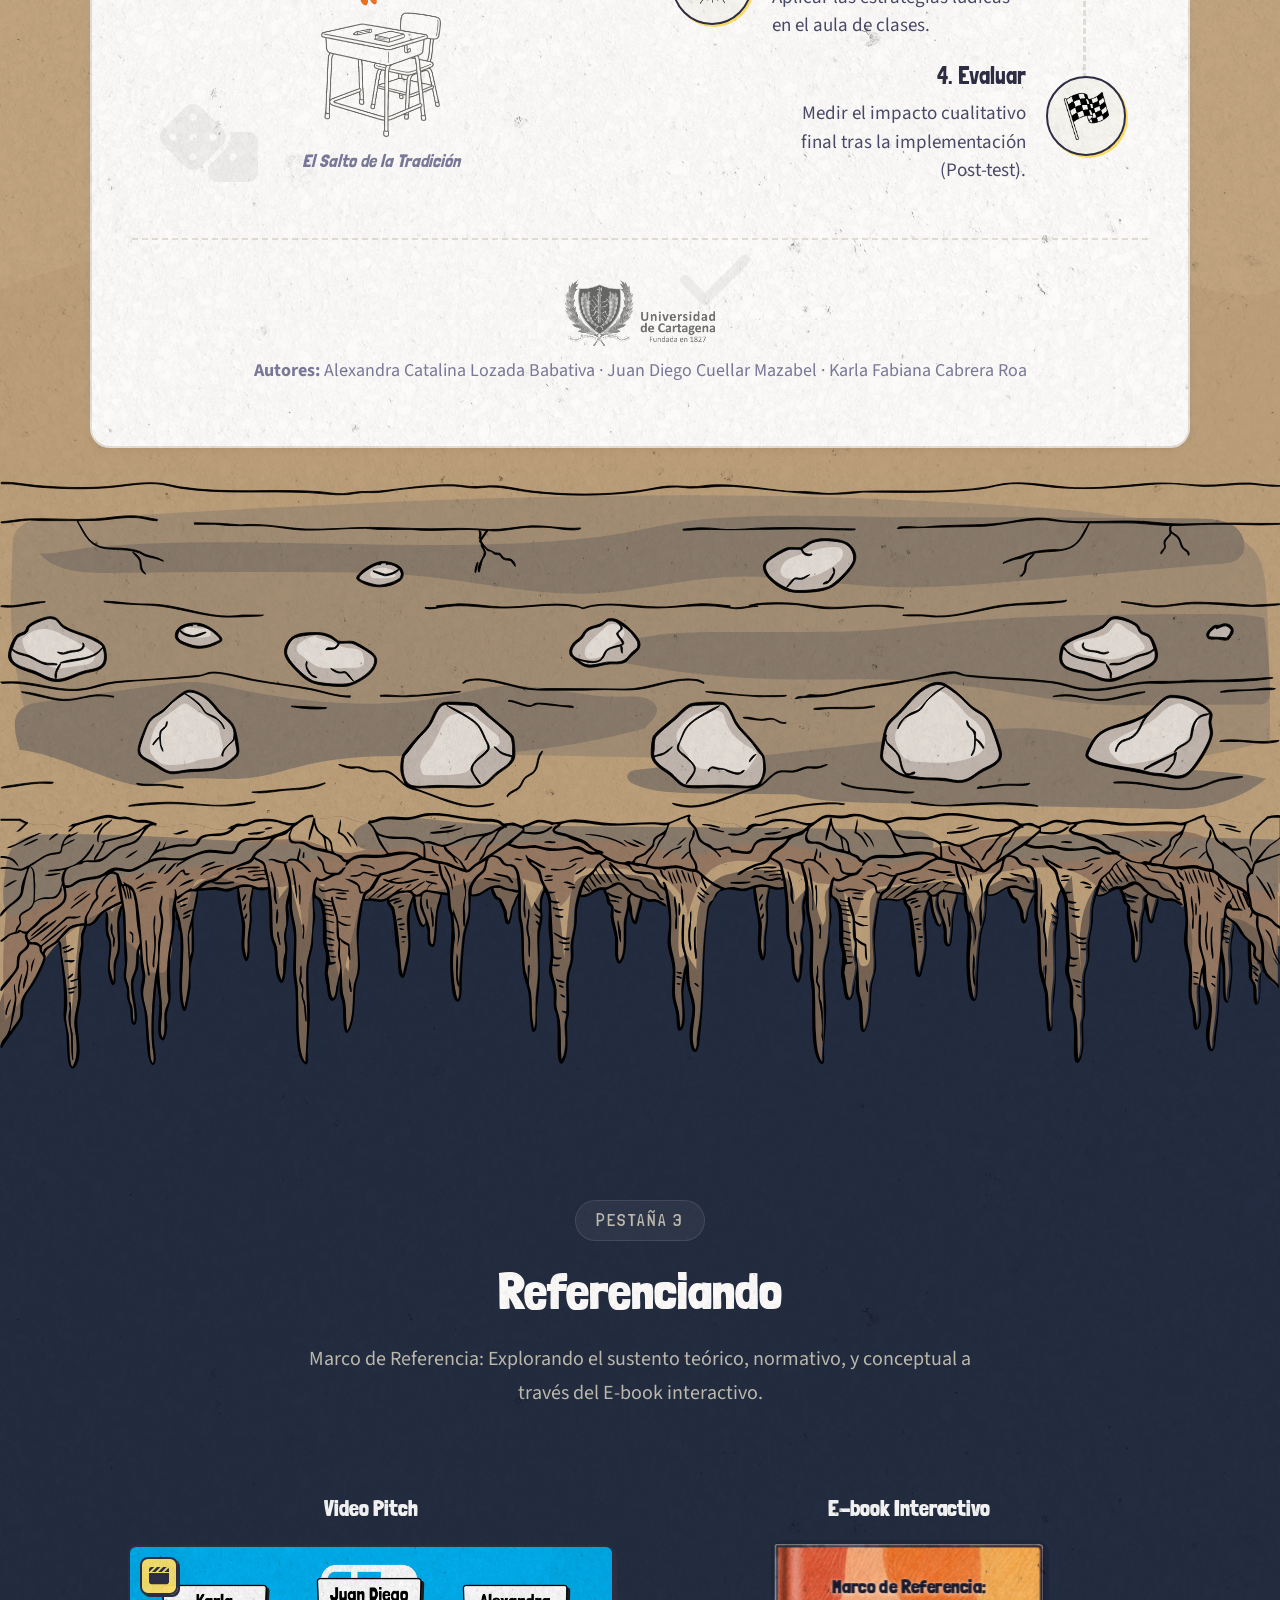
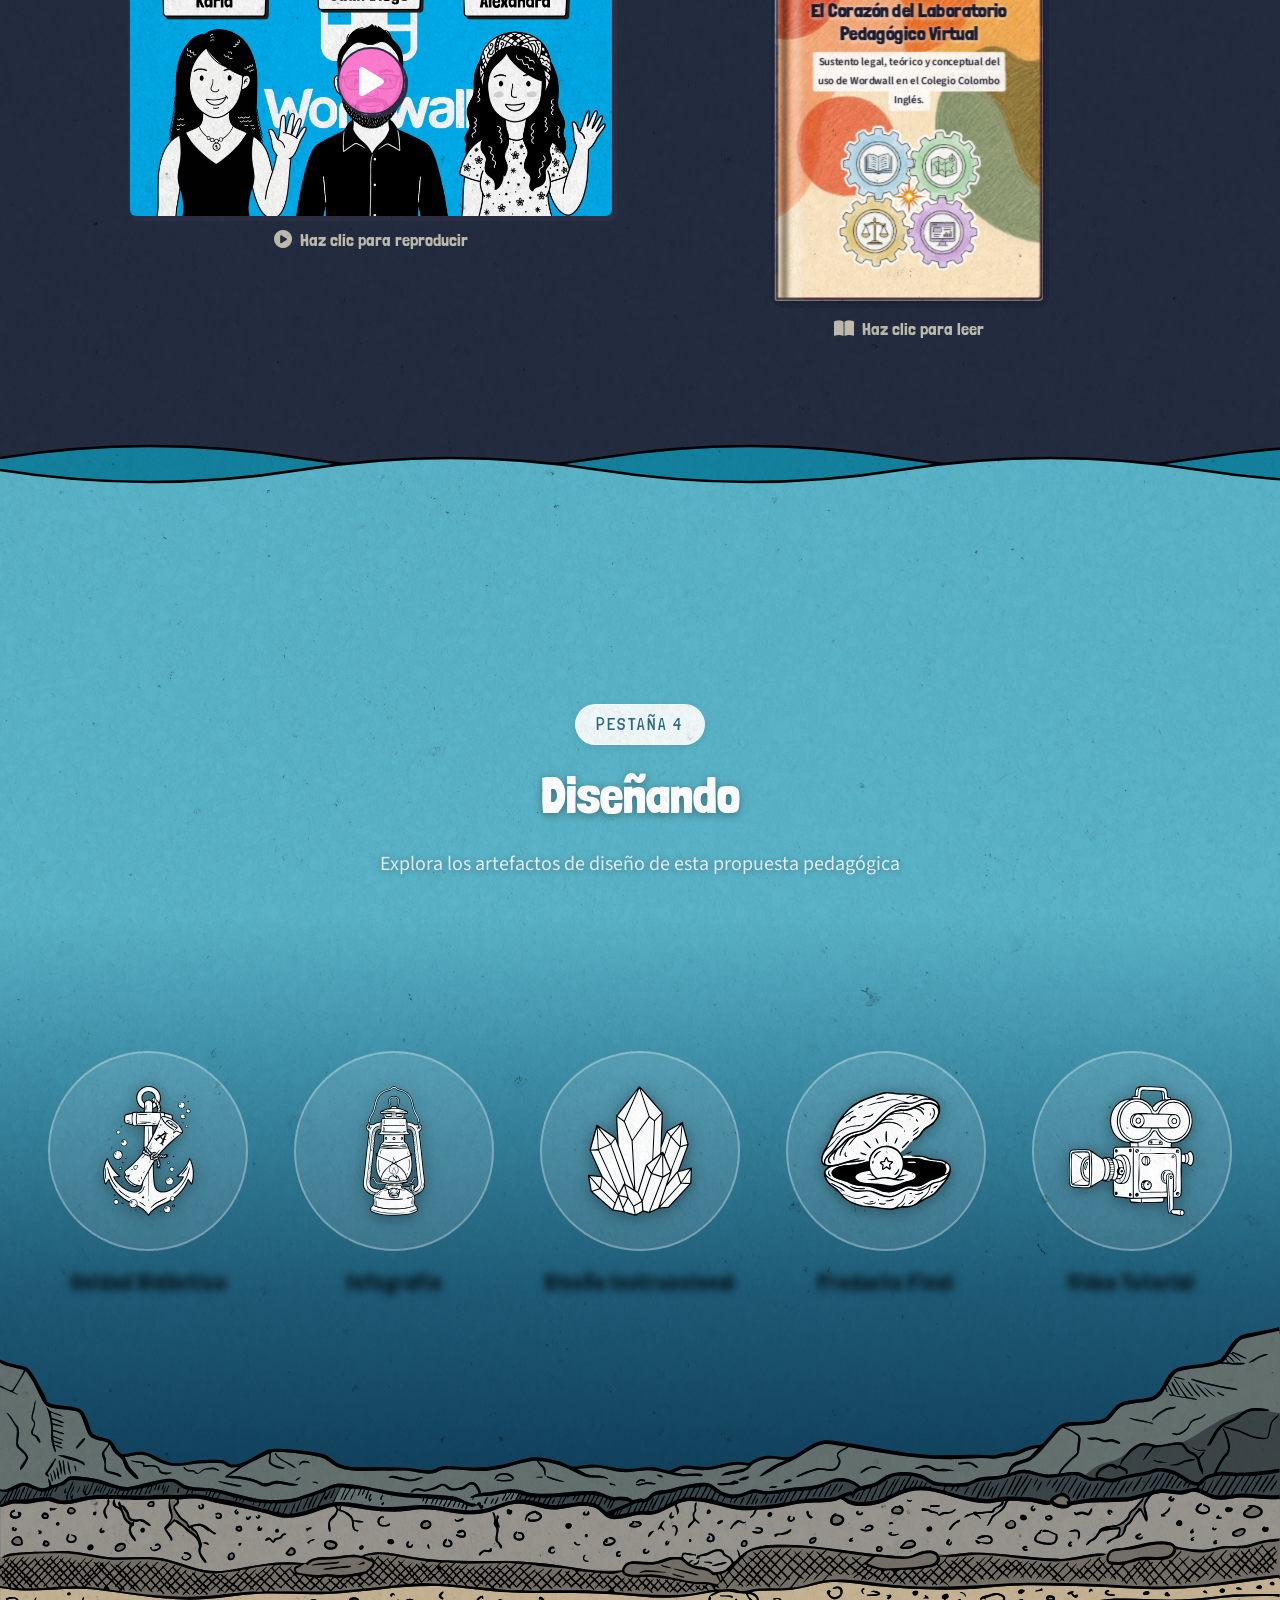
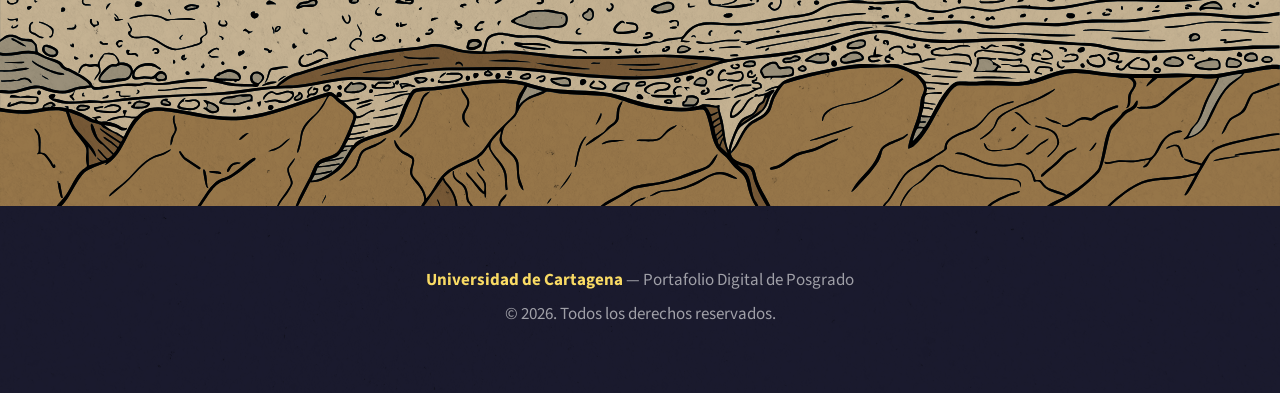
==== commit b1d2bc3a: "Added video tutorial page" ====
--- a/index.html
+++ b/index.html
@@ -68,10 +68,11 @@
             </a>
           </li>
           <li role="menuitem">
-            <span class="nav-subtab-item">
+            <a href="video_tutorial.html"
+              style="display: flex; justify-content: space-between; align-items: center; width: 100%; text-decoration: none; color: inherit;"
+              class="nav-subtab-item">
               <span class="nav-subtab-left"><i class="fa-solid fa-video"></i> Video Tutorial</span>
-              <span class="coming-soon-badge"><i class="fa-solid fa-lock"></i></span>
-            </span>
+            </a>
           </li>
         </ul>
       </li>
@@ -921,13 +922,11 @@
           <span class="lake-item__label">Producto Final</span>
         </div>
 
-        <!-- LAMP (periscope placeholder) – Video Tutorial (LOCKED) -->
-        <div class="lake-item" data-coming-soon="Video Tutorial"
-          data-cs-message="Recorrido audiovisual por la propuesta pedagógica" style="--float-delay:0.9s;">
-          <button class="lake-item__btn lake-item__btn--locked" aria-label="Video Tutorial – Próximamente">
-            <img src="assets/design-tab-buttons/film-camera.svg" alt="Periscopio" class="lake-item__img">
-            <span class="lake-lock-badge"><i class="fa-solid fa-lock"></i></span>
-          </button>
+        <!-- FILM-CAMERA – Video Tutorial (ACTIVE) -->
+        <div class="lake-item" data-label="Video Tutorial" style="--float-delay:0.9s;">
+          <a href="video_tutorial.html" class="lake-item__btn" aria-label="Abrir Video Tutorial">
+            <img src="assets/design-tab-buttons/film-camera.svg" alt="Cámara de cine" class="lake-item__img">
+          </a>
           <span class="lake-item__label">Video Tutorial</span>
         </div>
 
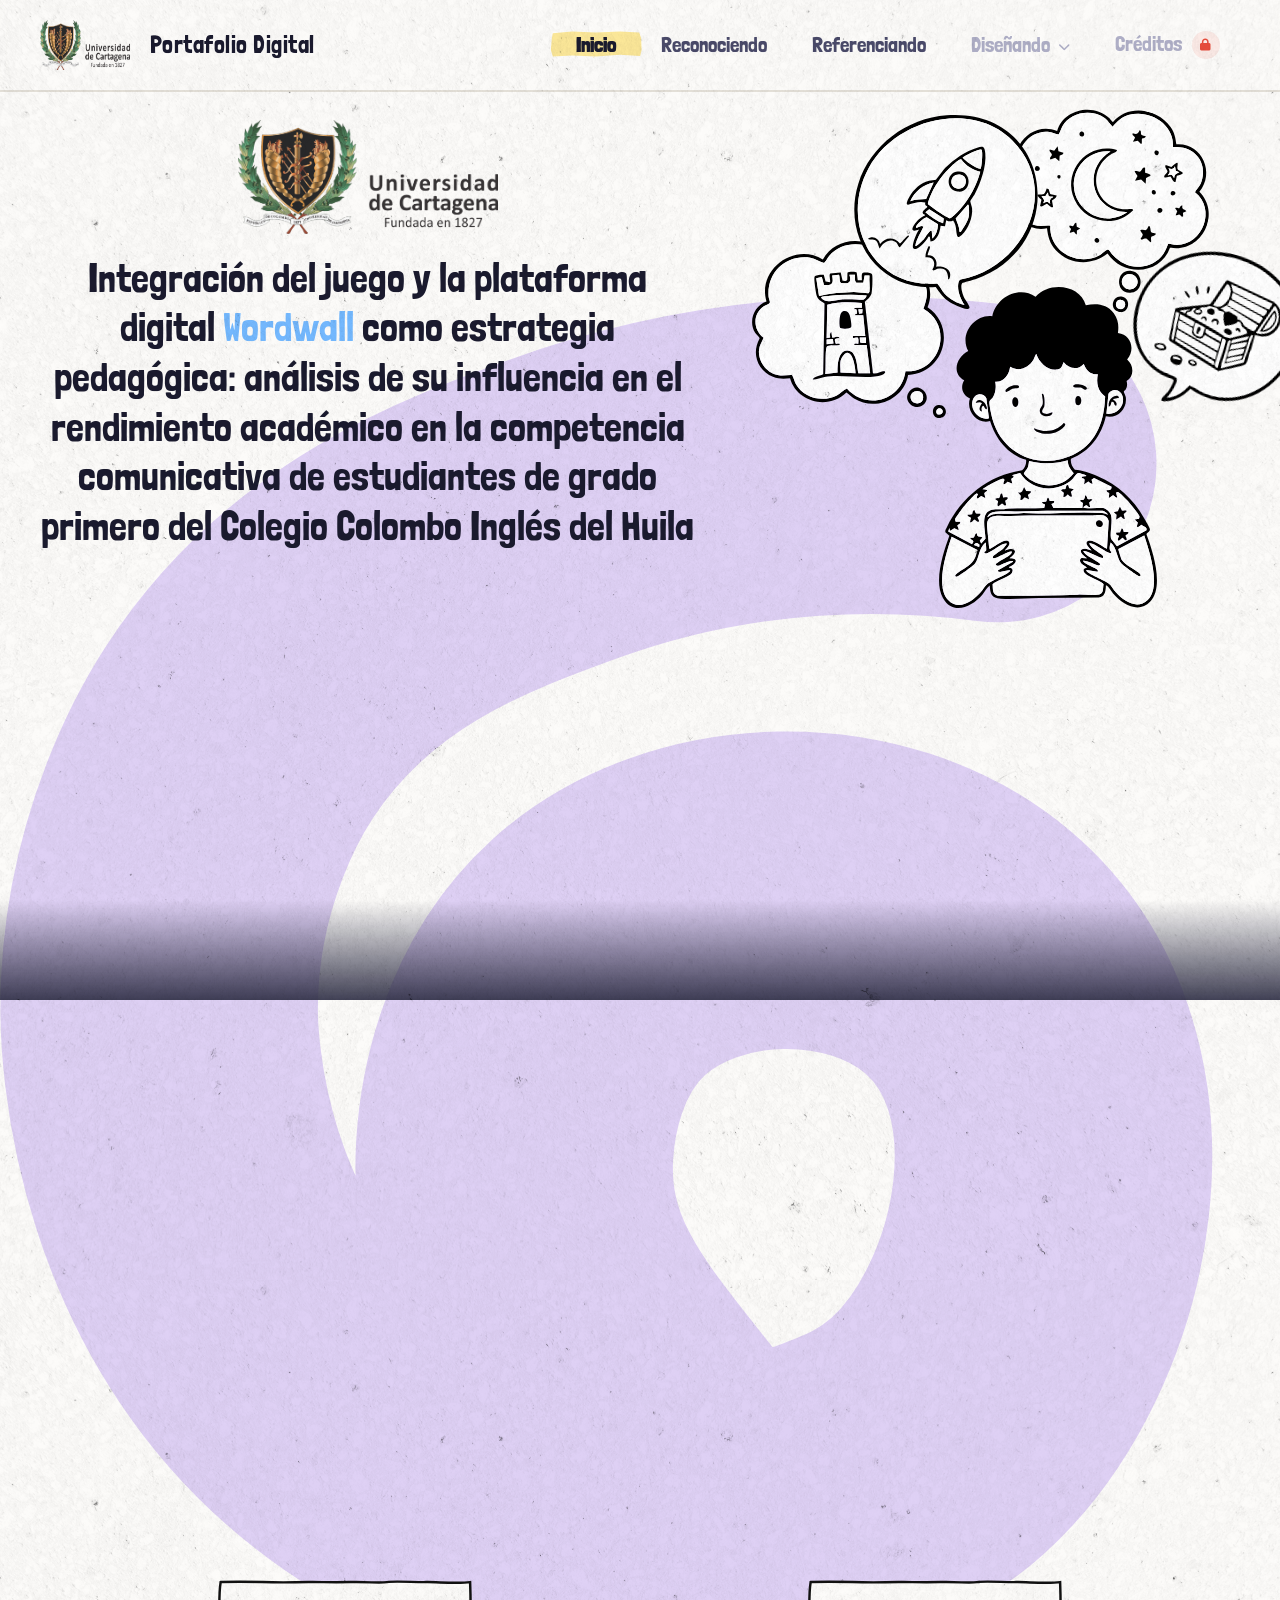
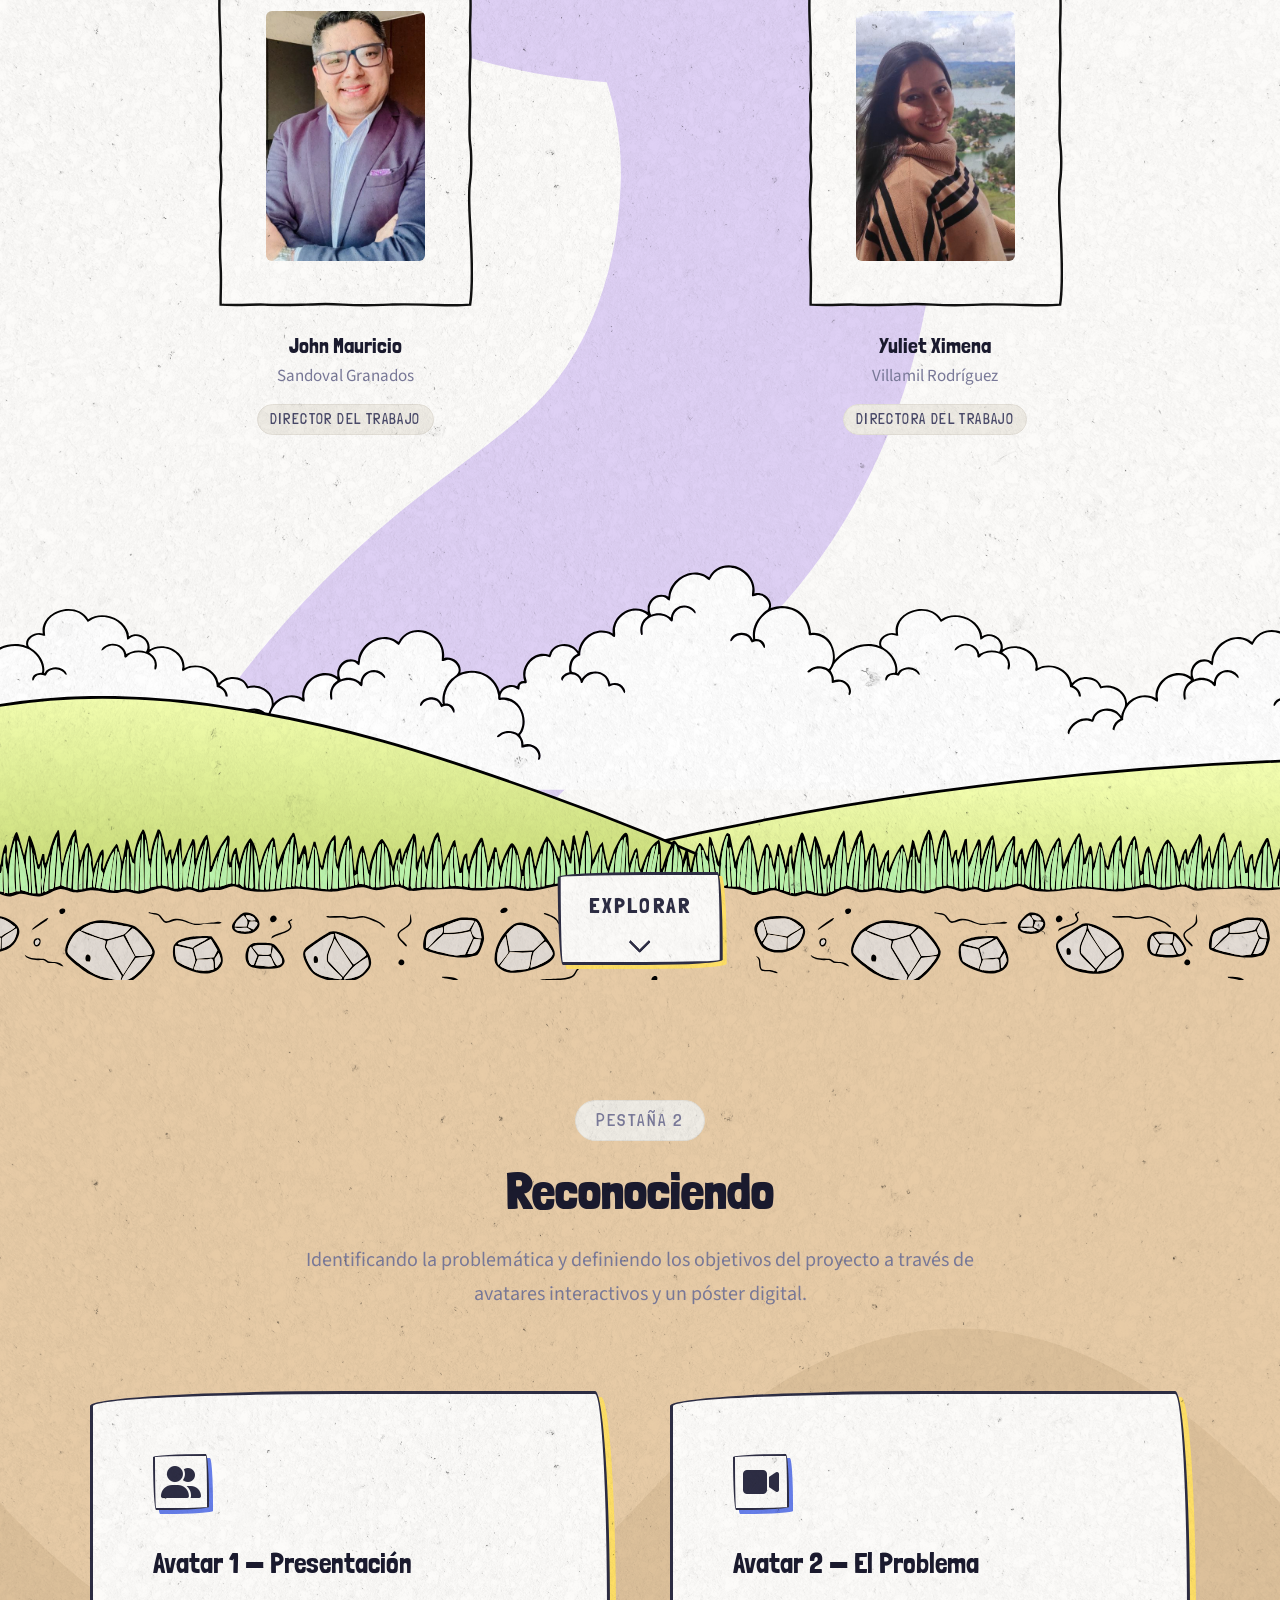
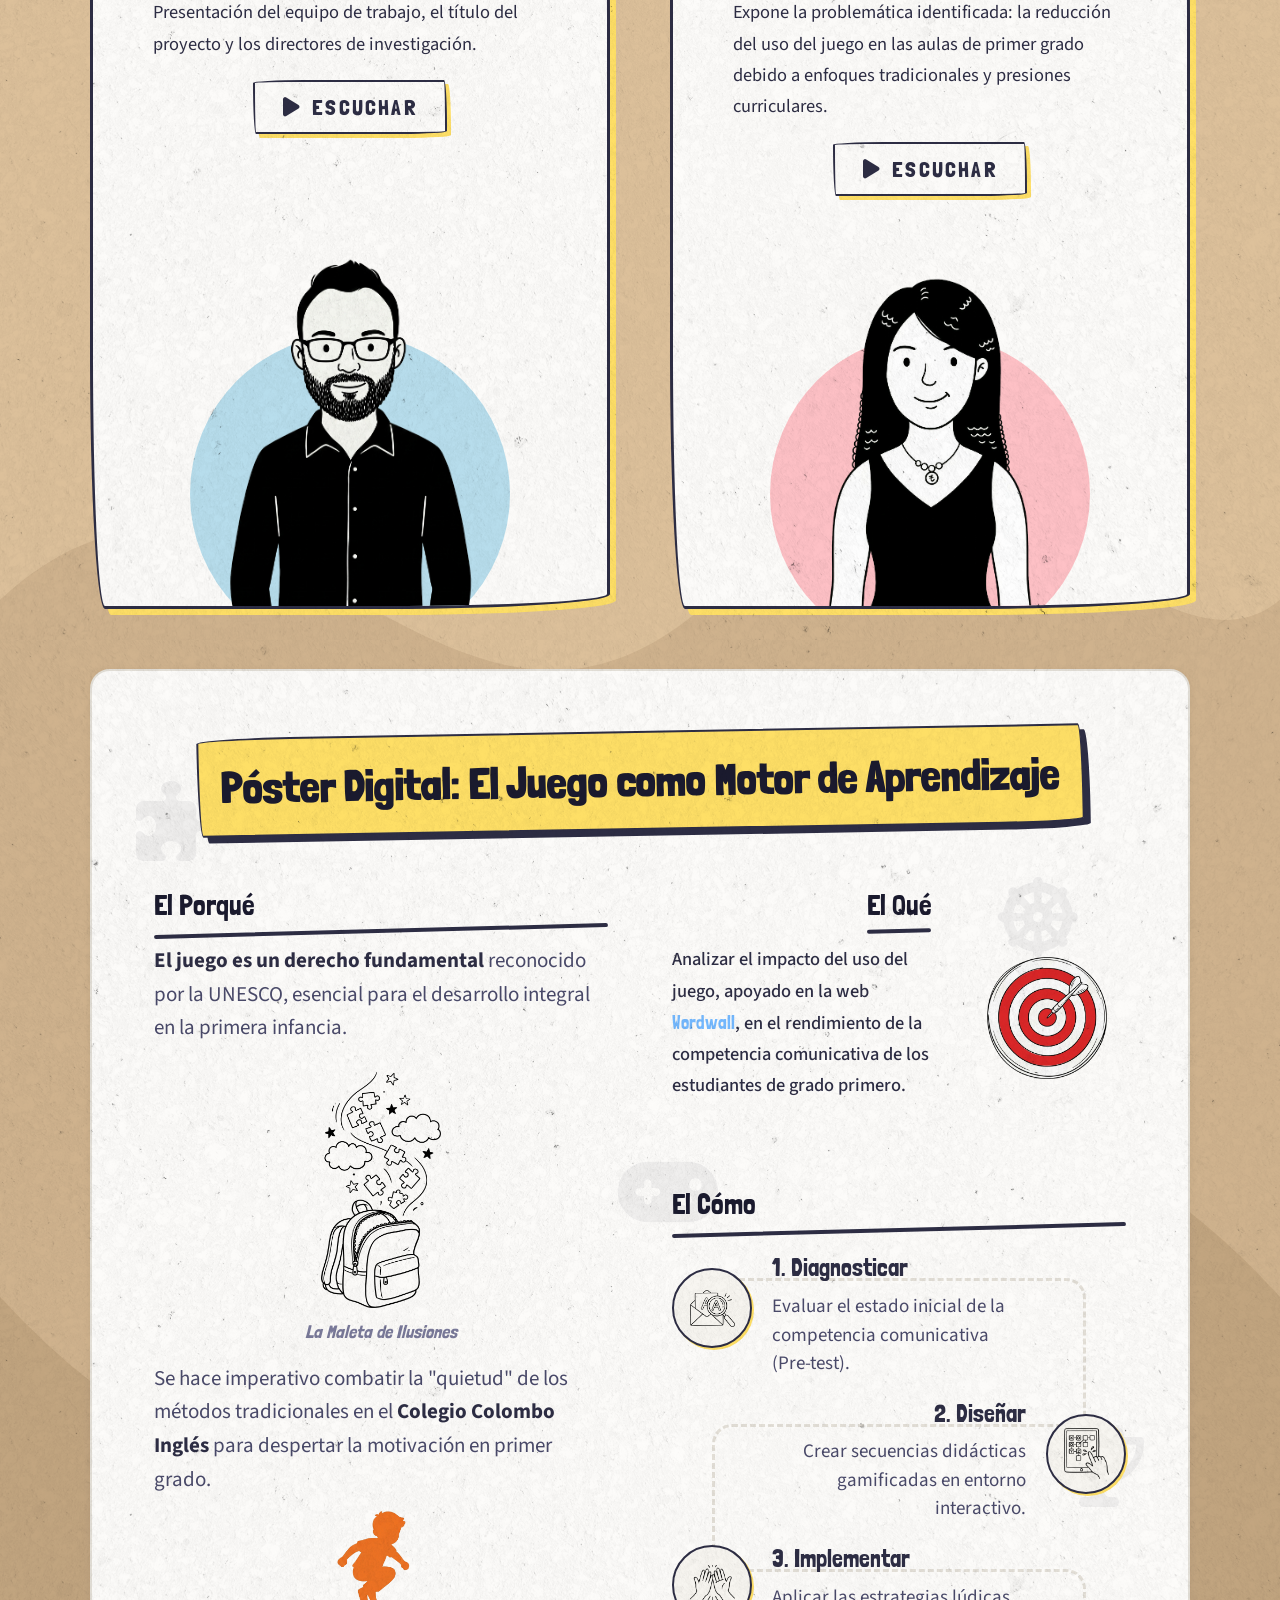
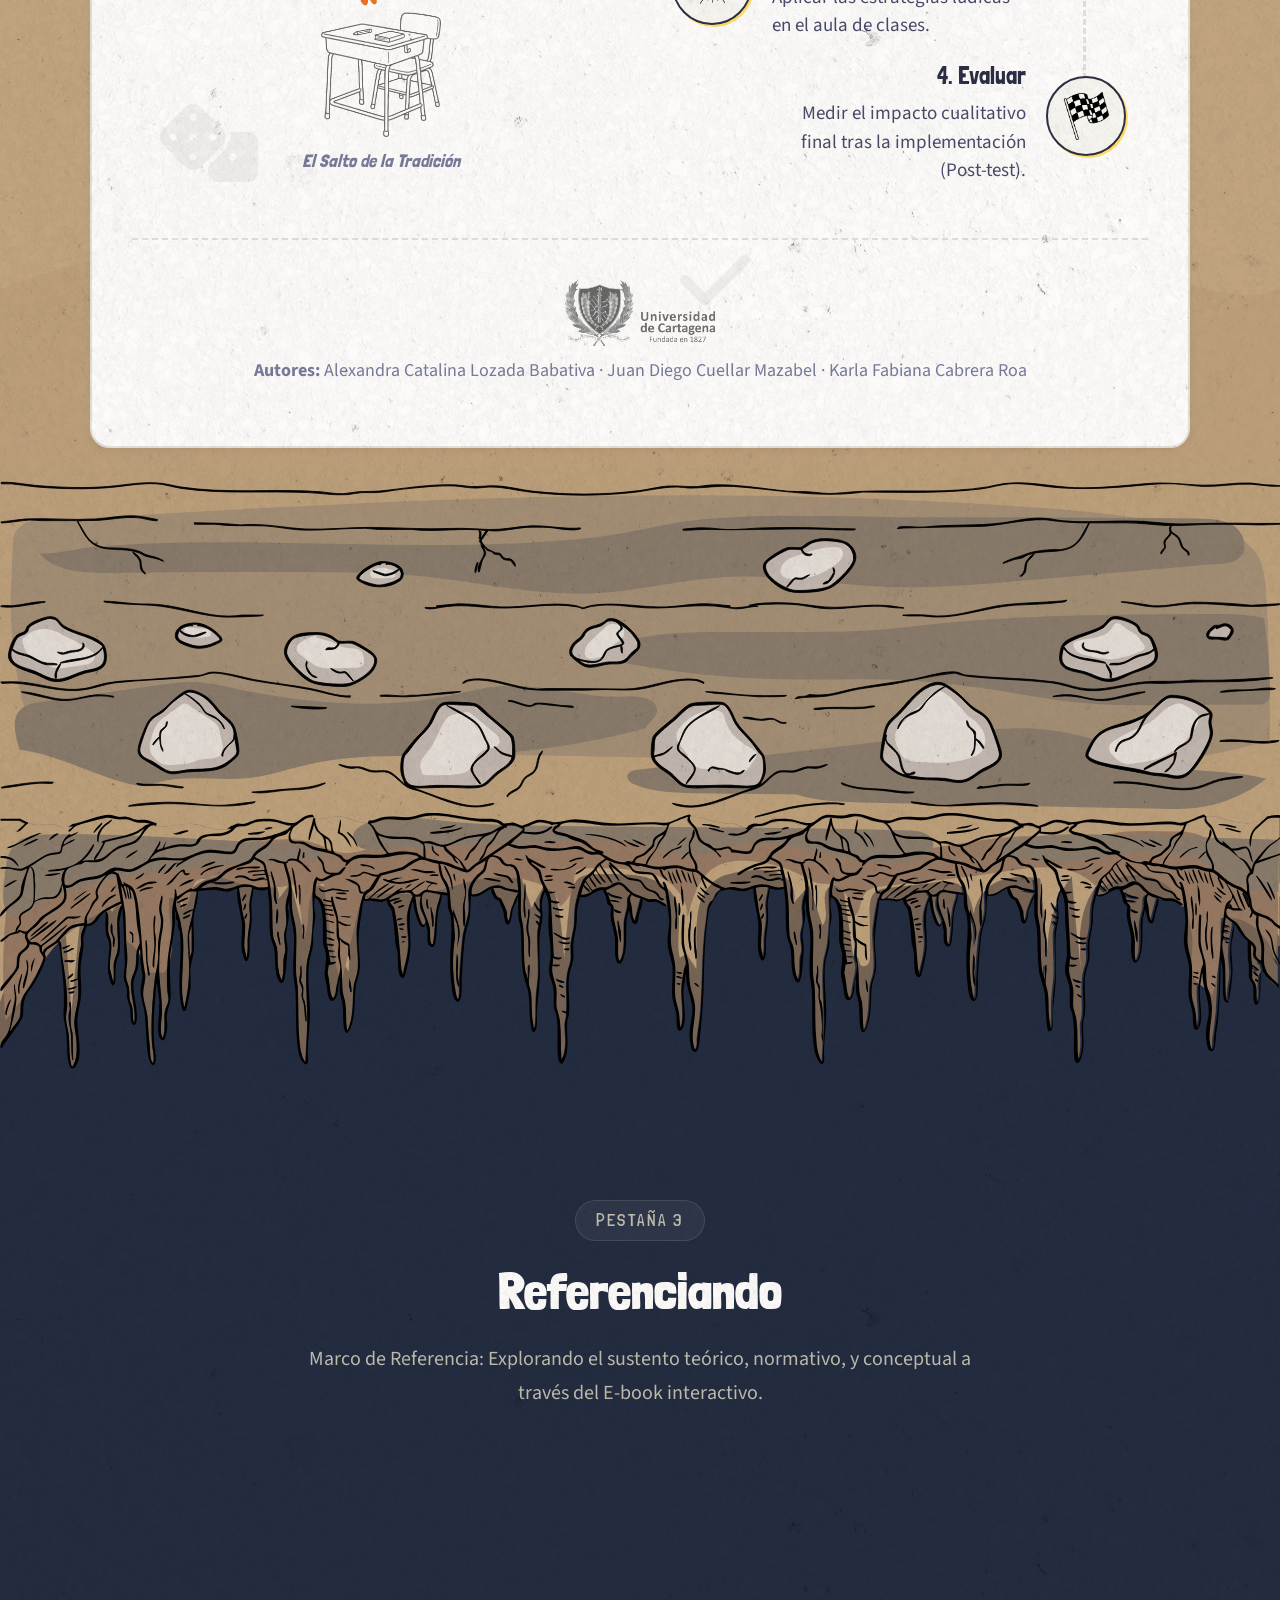
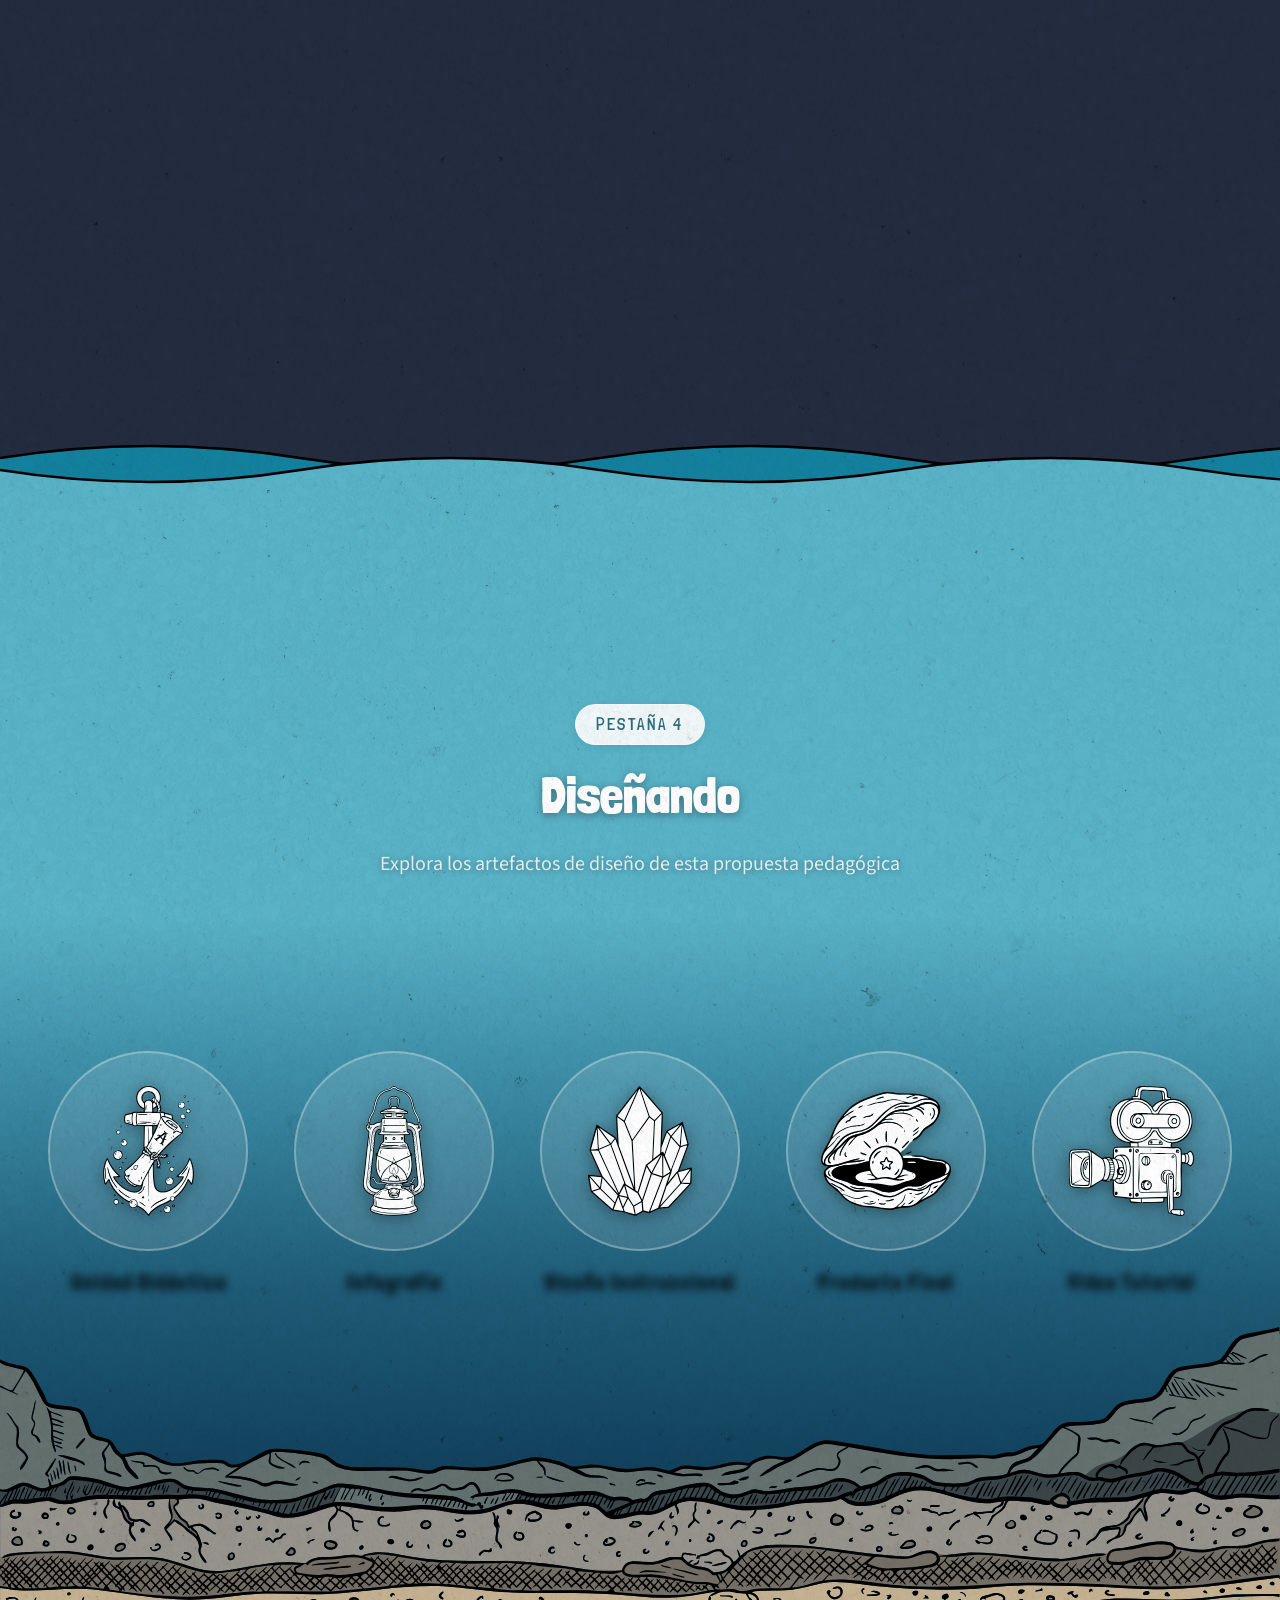
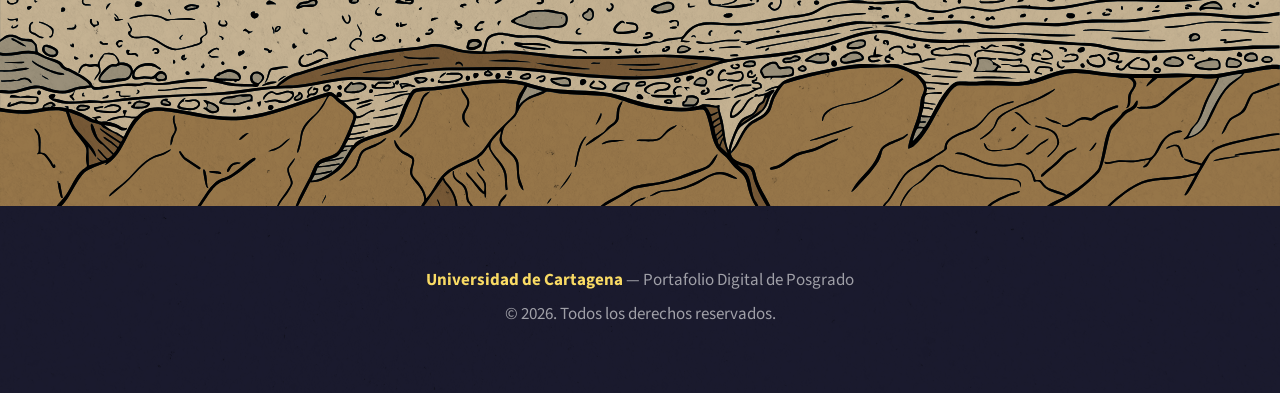
==== commit ee29307a: "Added video pitch methodology iframe" ====
--- a/index.html
+++ b/index.html
@@ -38,7 +38,6 @@
         <button class="nav-link locked nav-dropdown-trigger" aria-haspopup="true" aria-expanded="false">
           Diseñando
           <i class="fa-solid fa-chevron-down nav-dropdown-arrow"></i>
-          <span class="coming-soon-badge"><i class="fa-solid fa-lock"></i></span>
         </button>
         <ul class="nav-dropdown-menu" role="menu">
           <li role="menuitem">
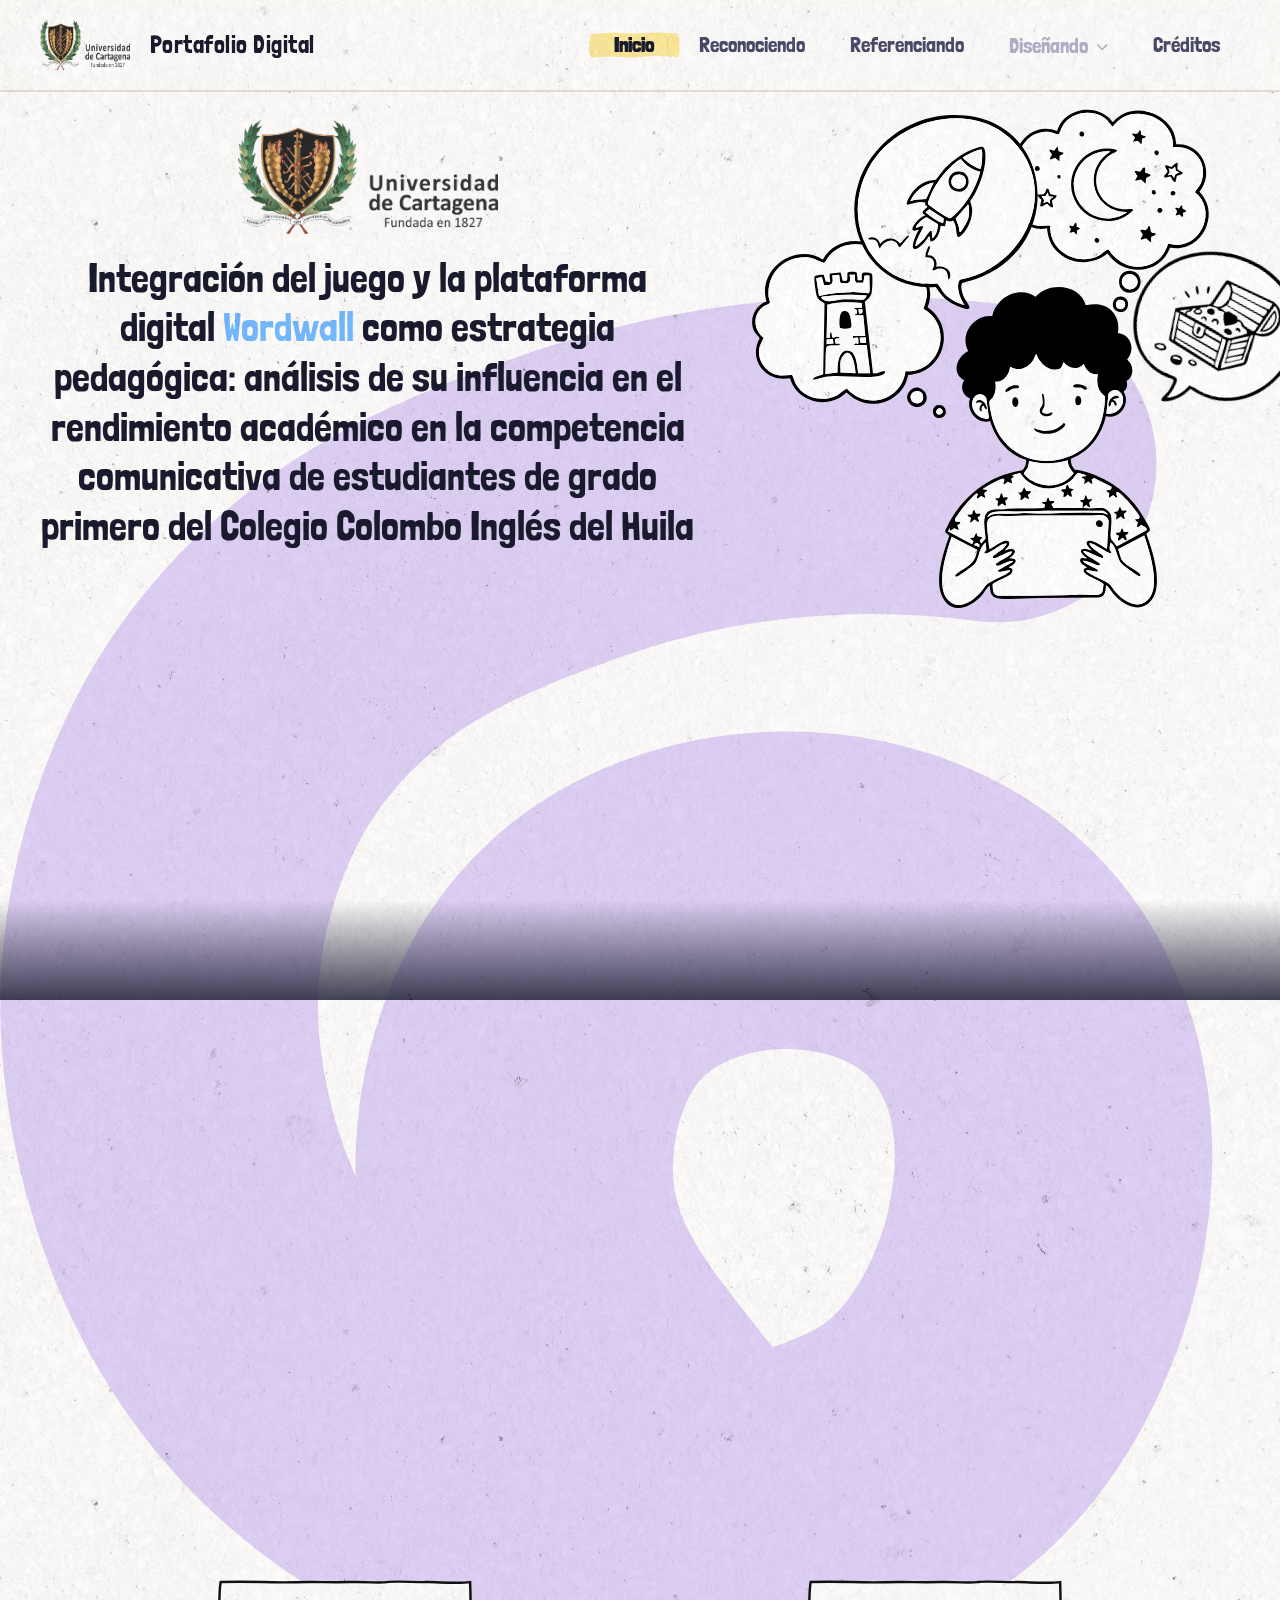
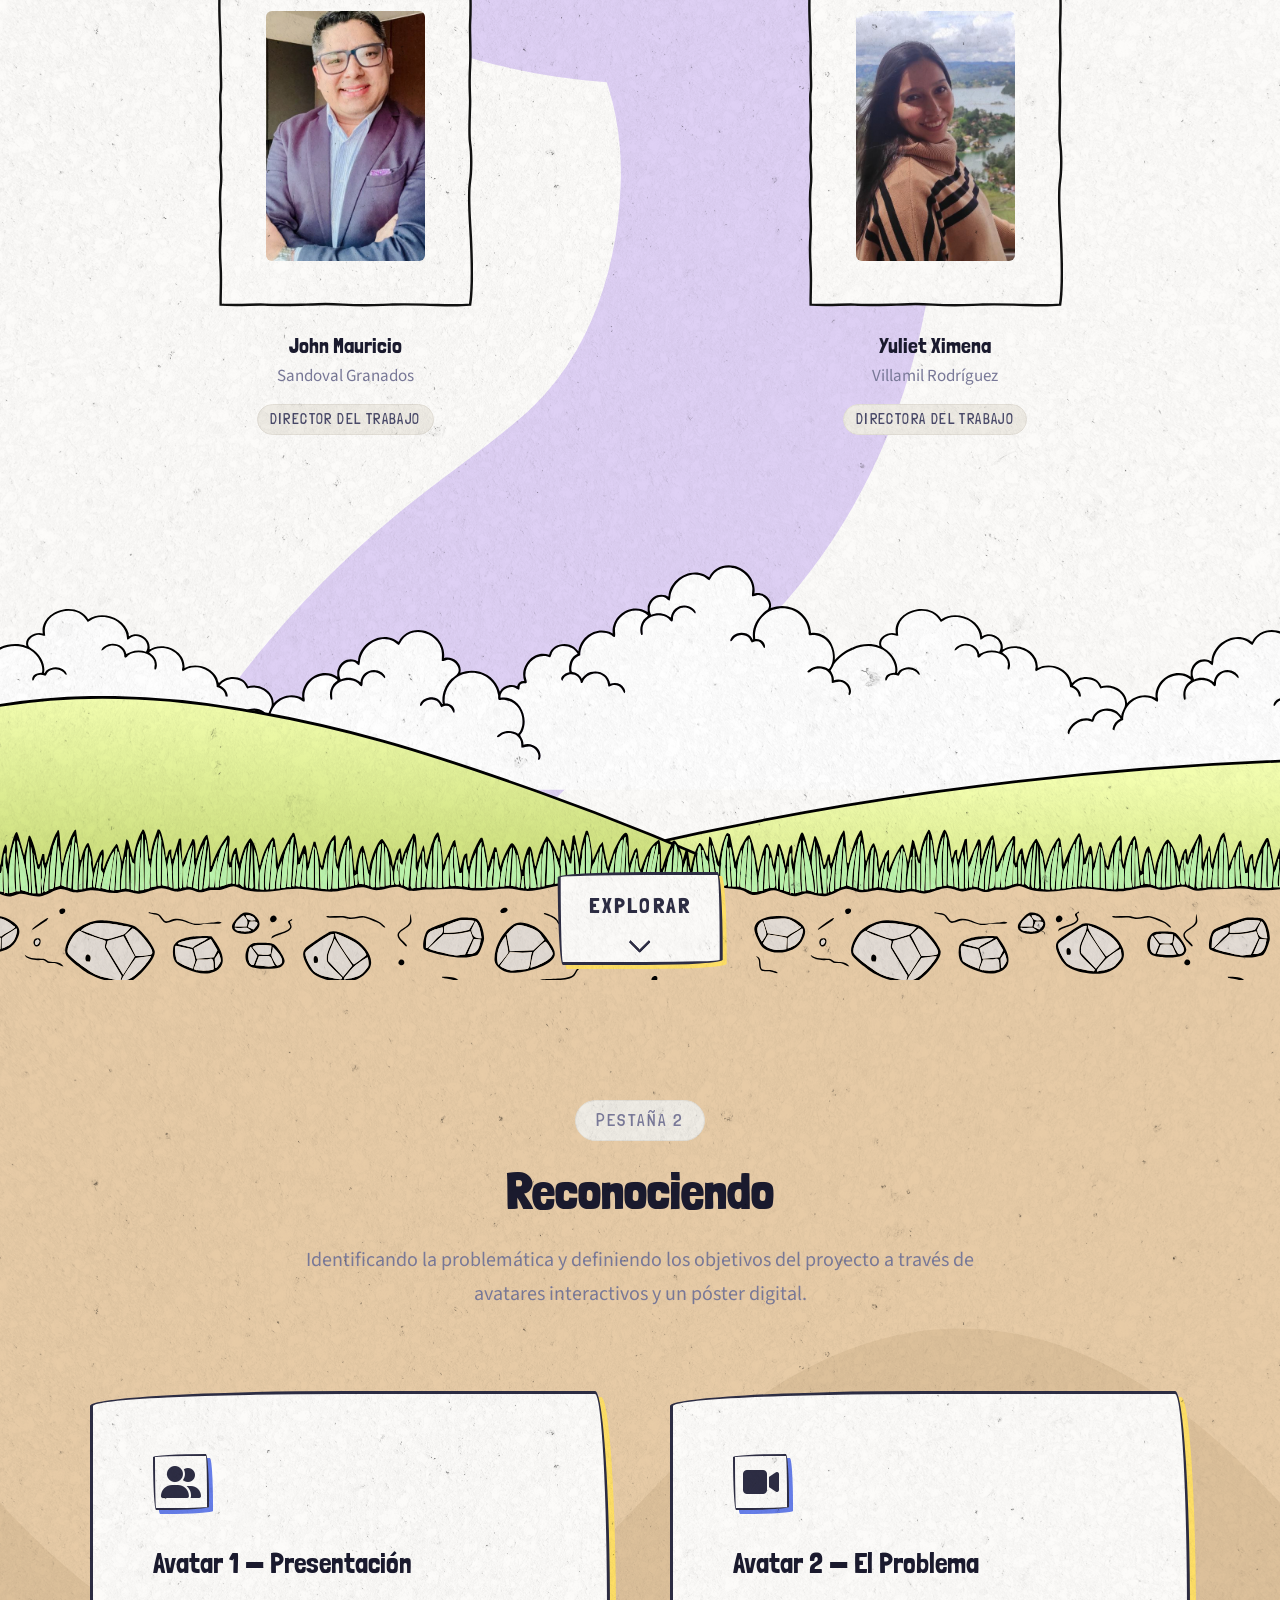
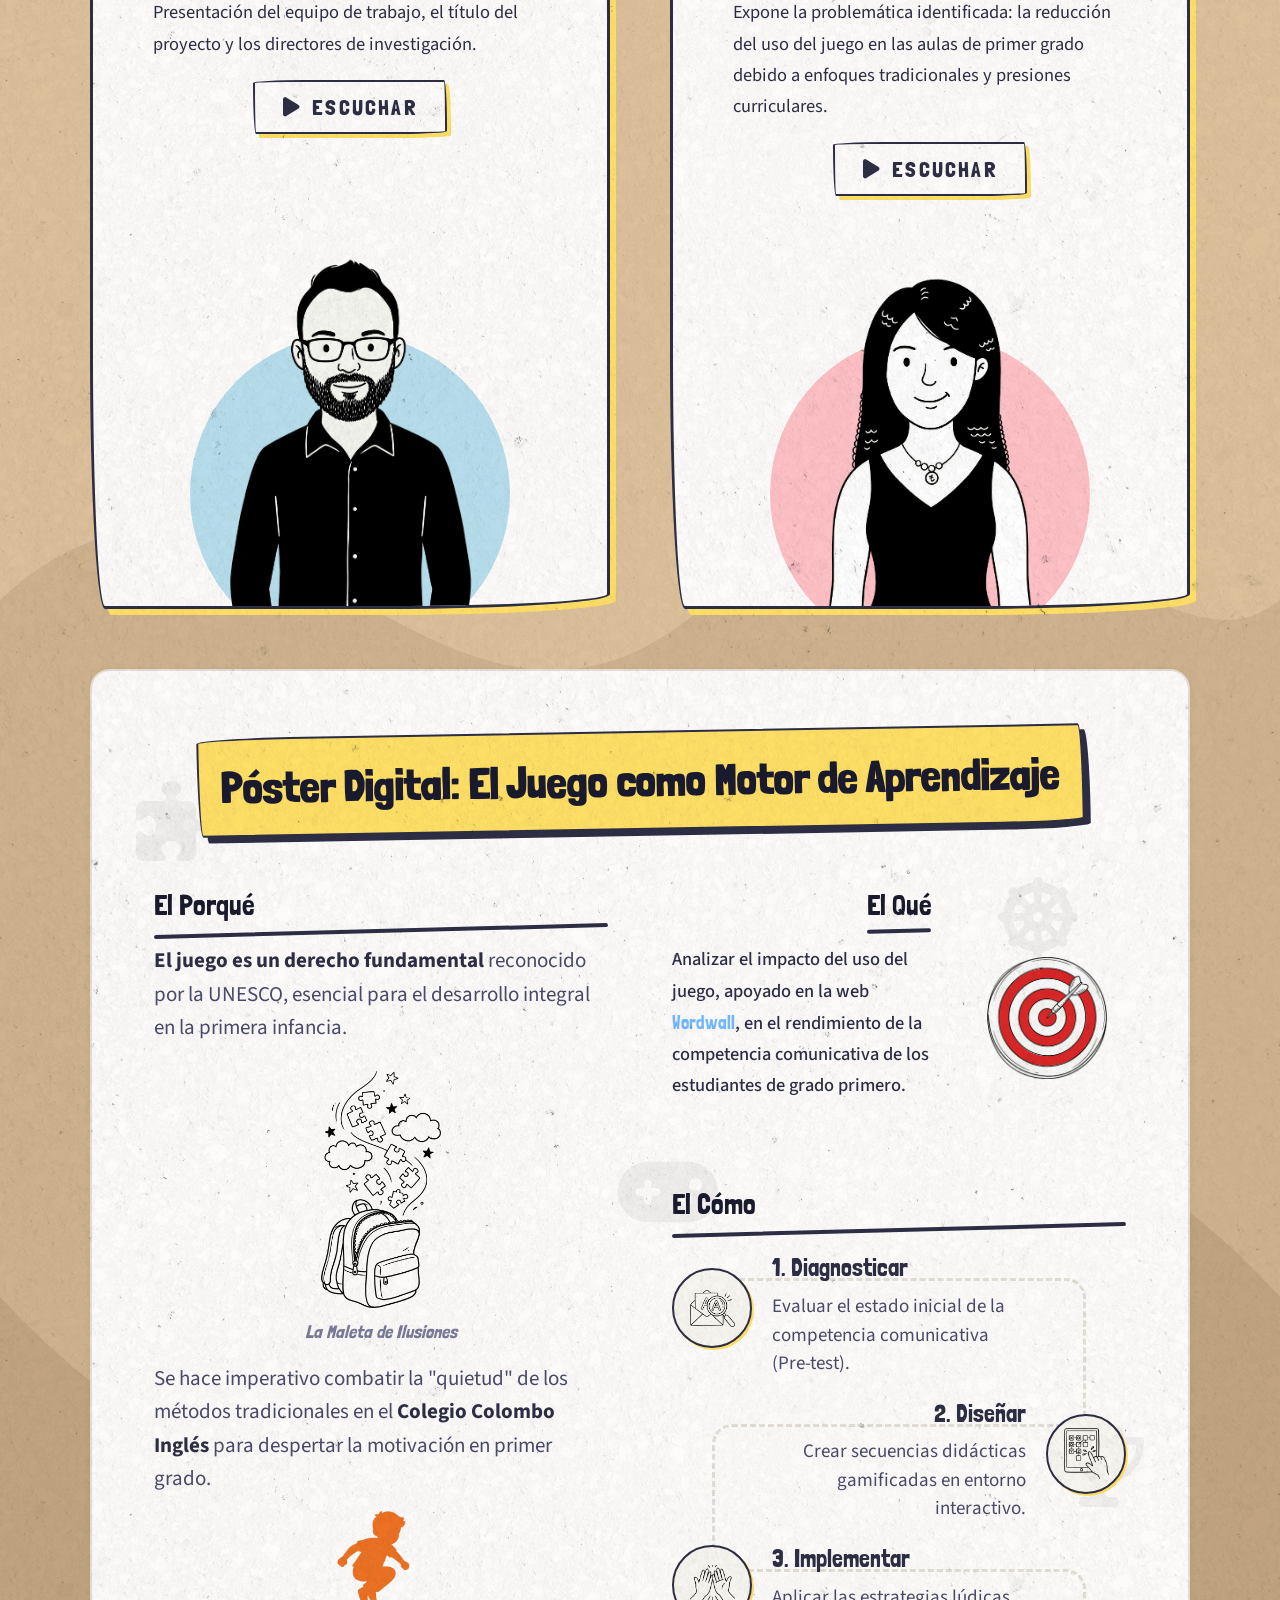
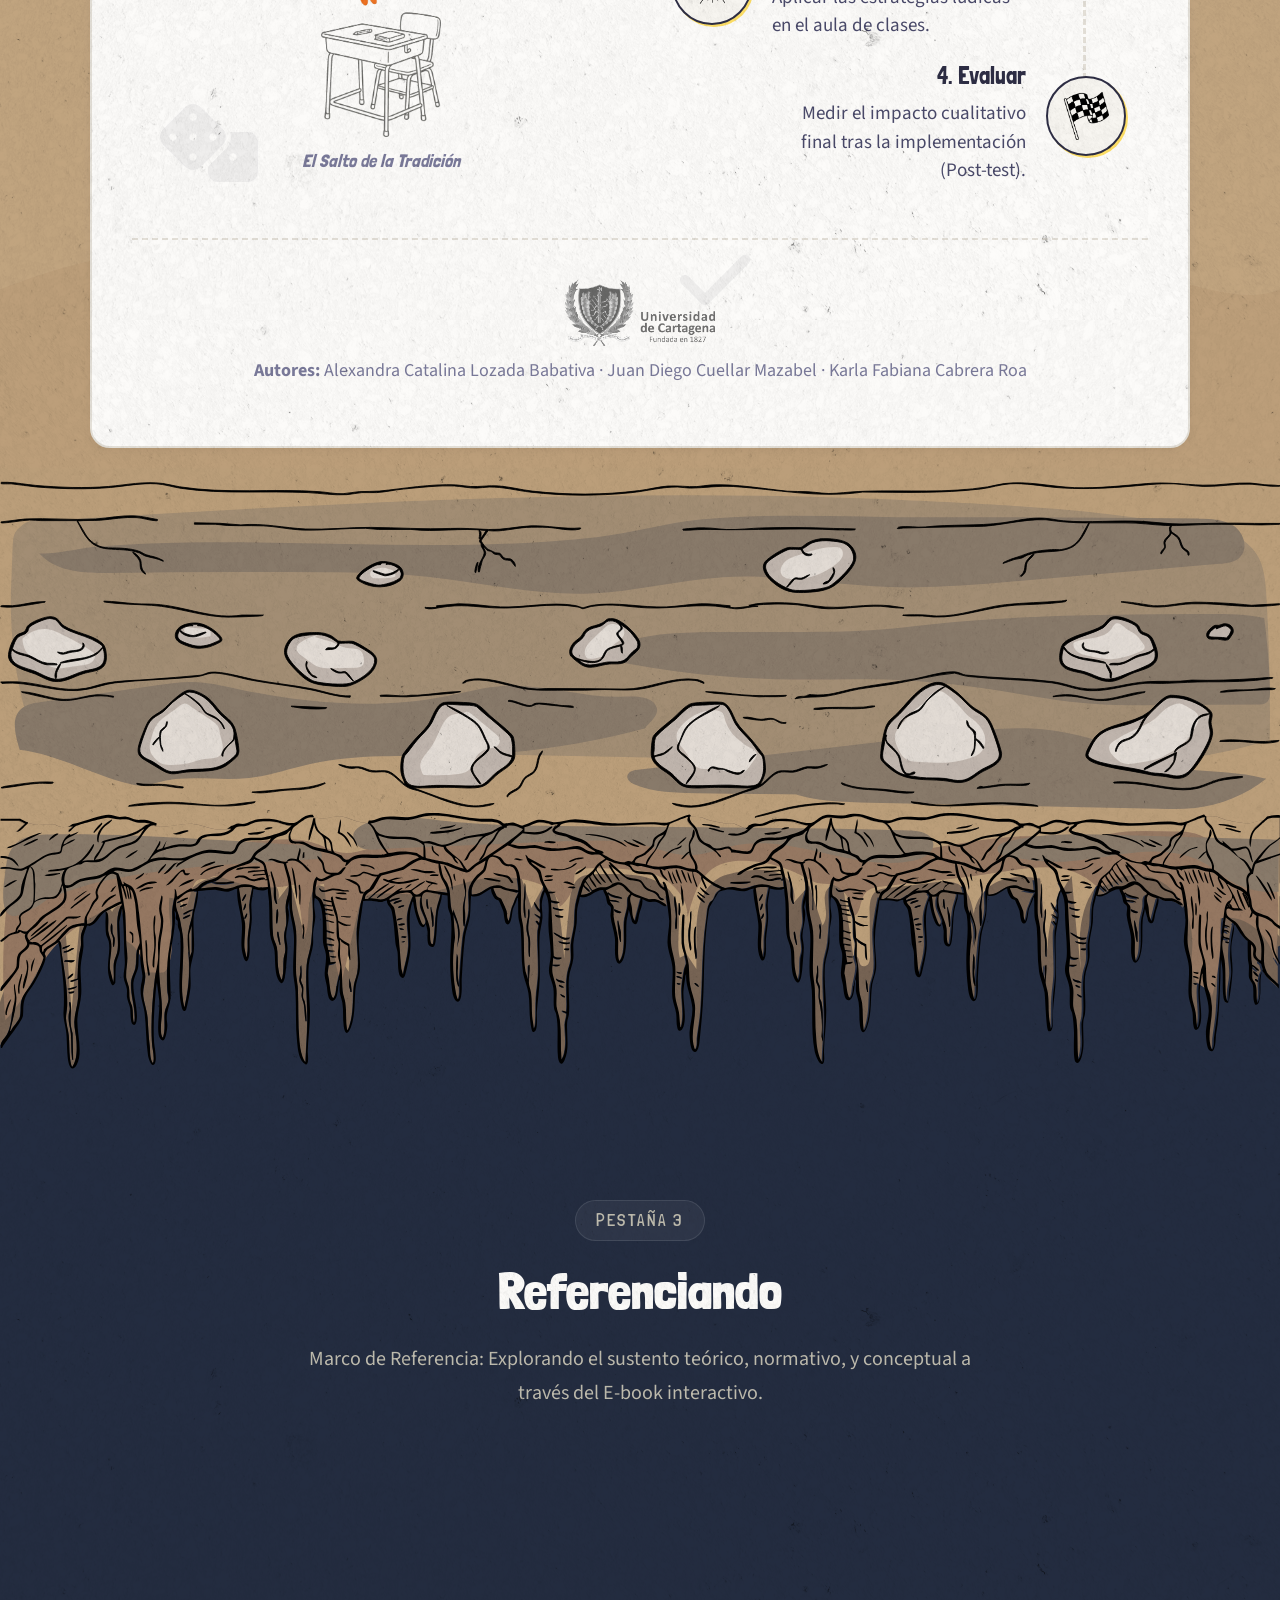
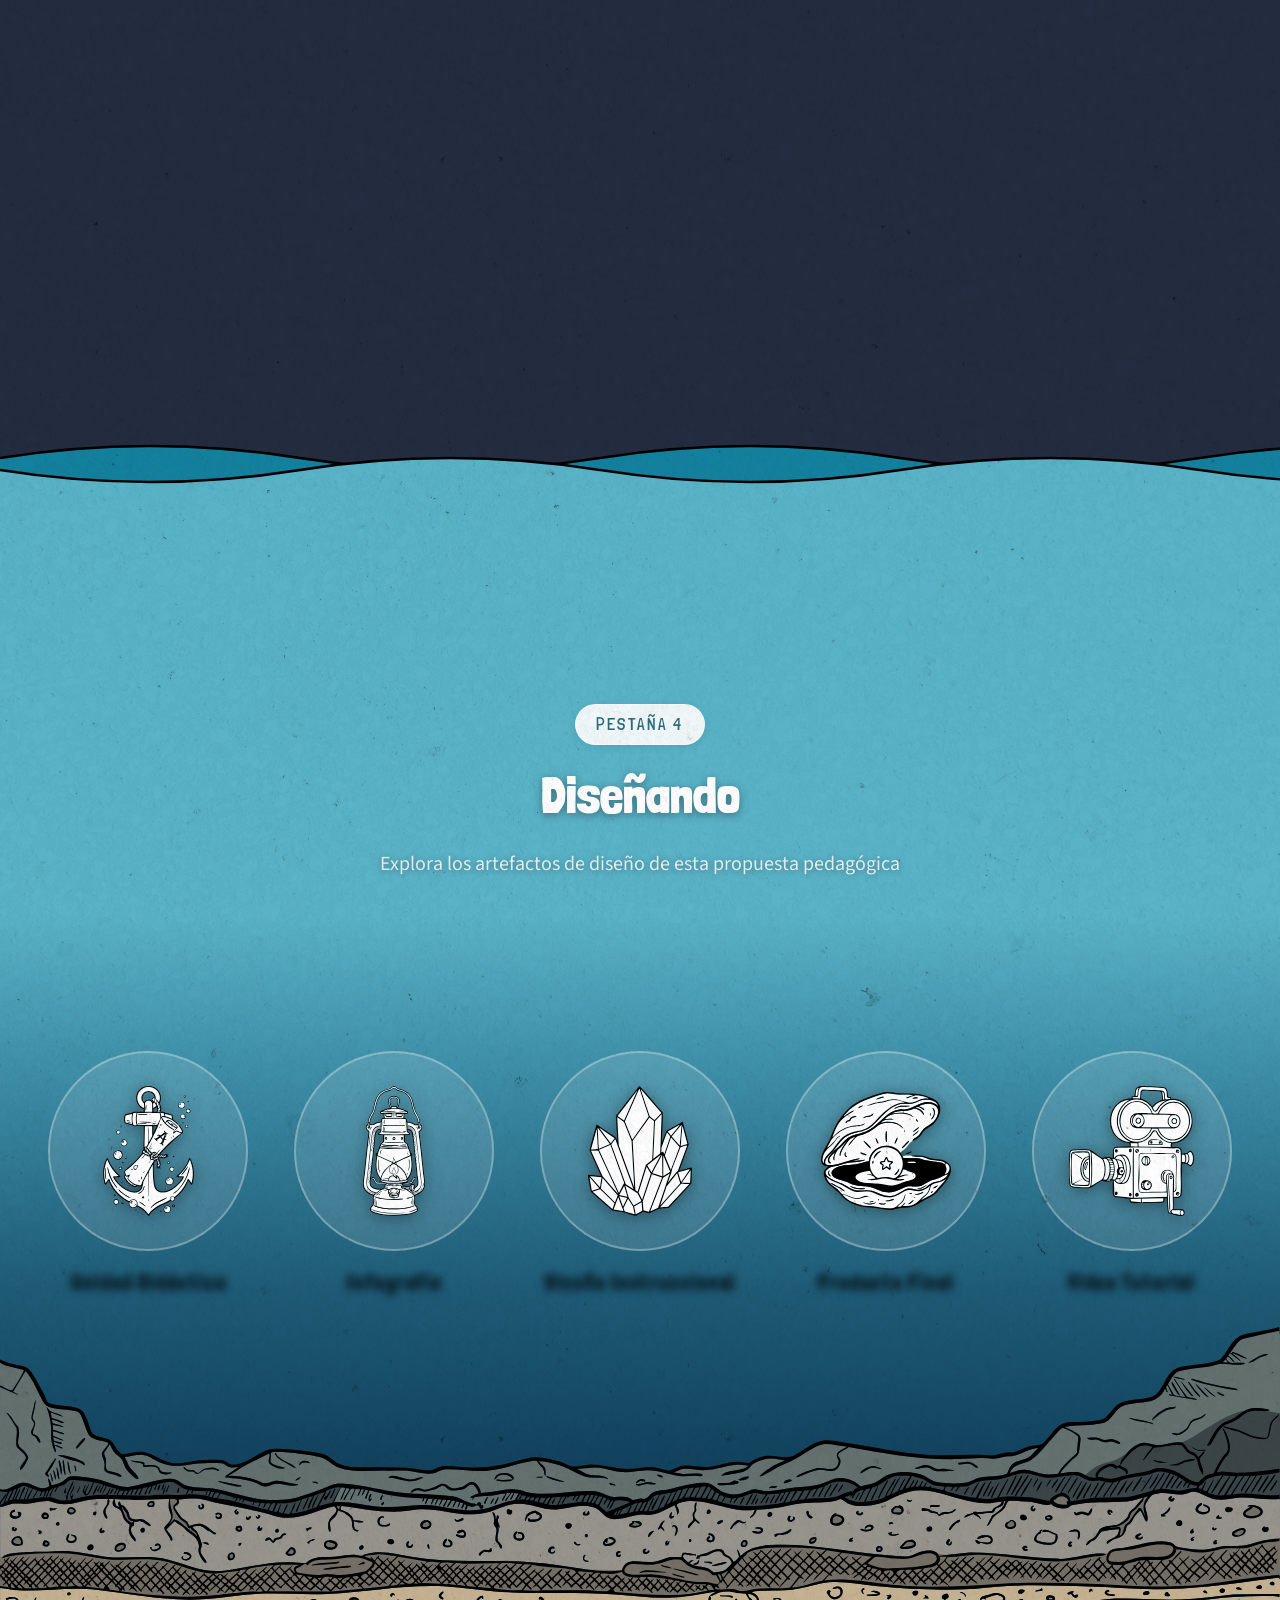
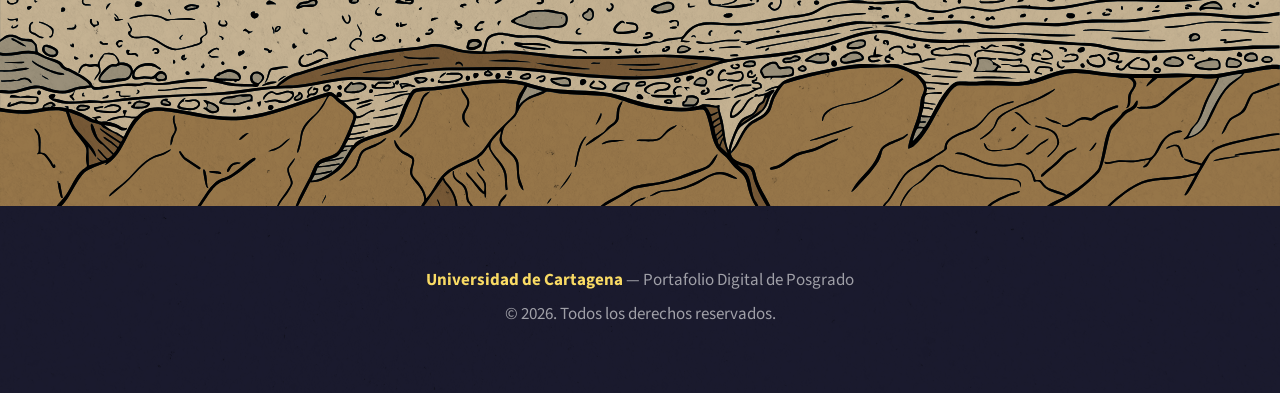
==== commit 3914c247: "Added new Creditos tab" ====
--- a/index.html
+++ b/index.html
@@ -76,10 +76,7 @@
         </ul>
       </li>
       <li>
-        <button class="nav-link locked" data-coming-soon="Créditos" data-cs-message="Referencias y Licenciamiento">
-          Créditos
-          <span class="coming-soon-badge"><i class="fa-solid fa-lock"></i></span>
-        </button>
+        <a href="creditos.html" class="nav-link">Créditos</a>
       </li>
     </ul>
   </nav>
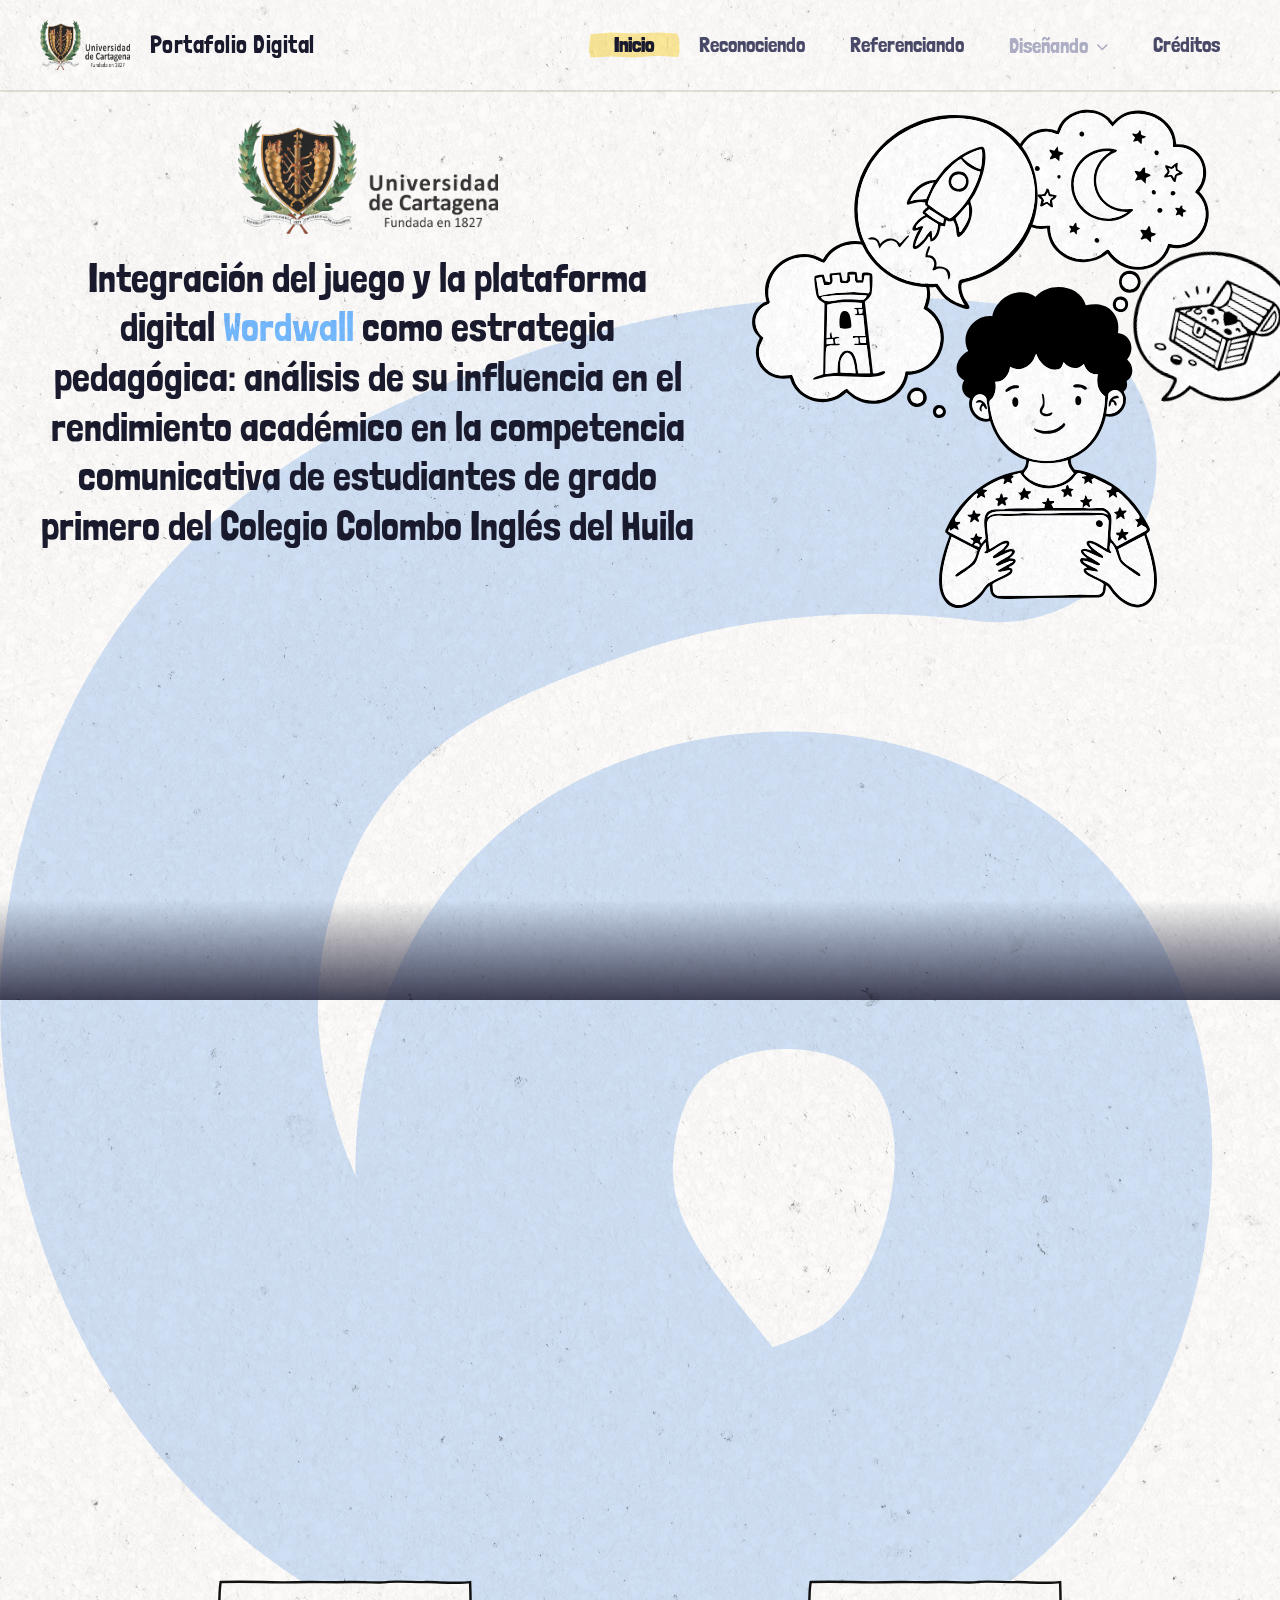
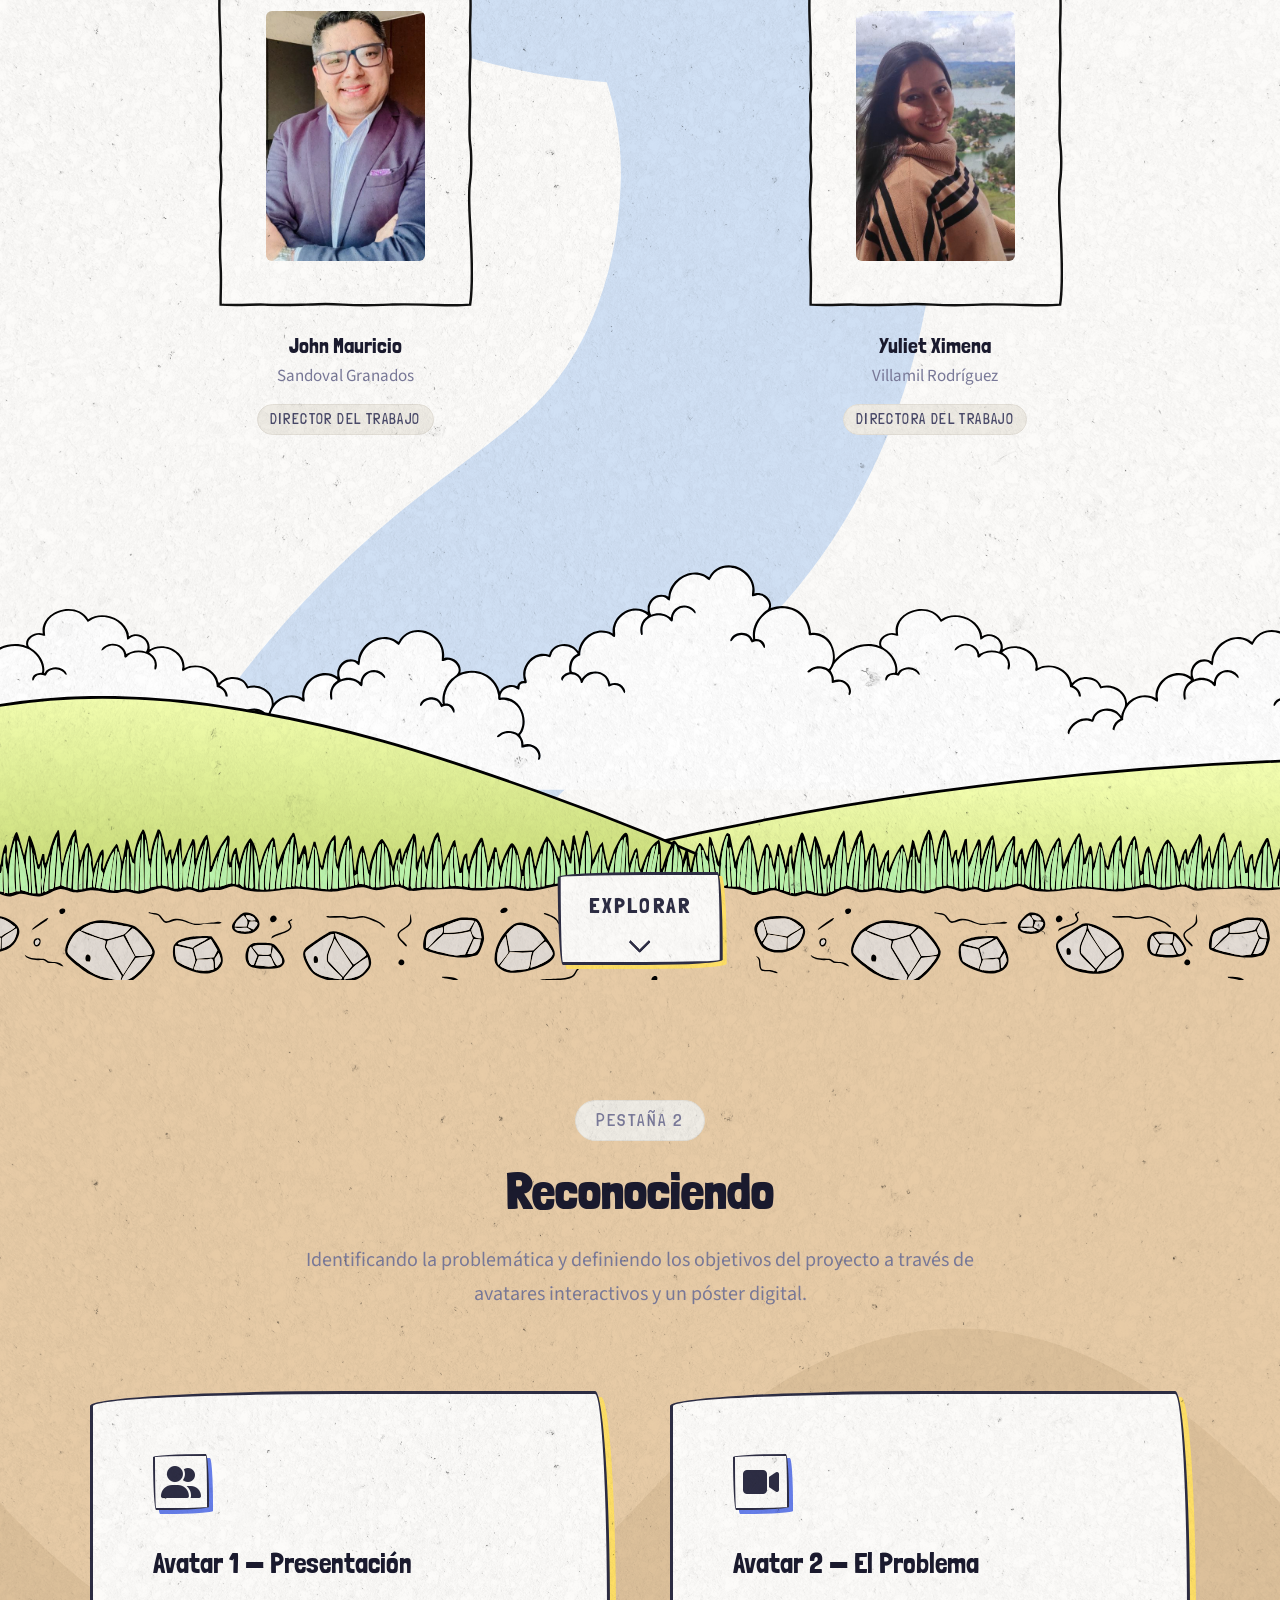
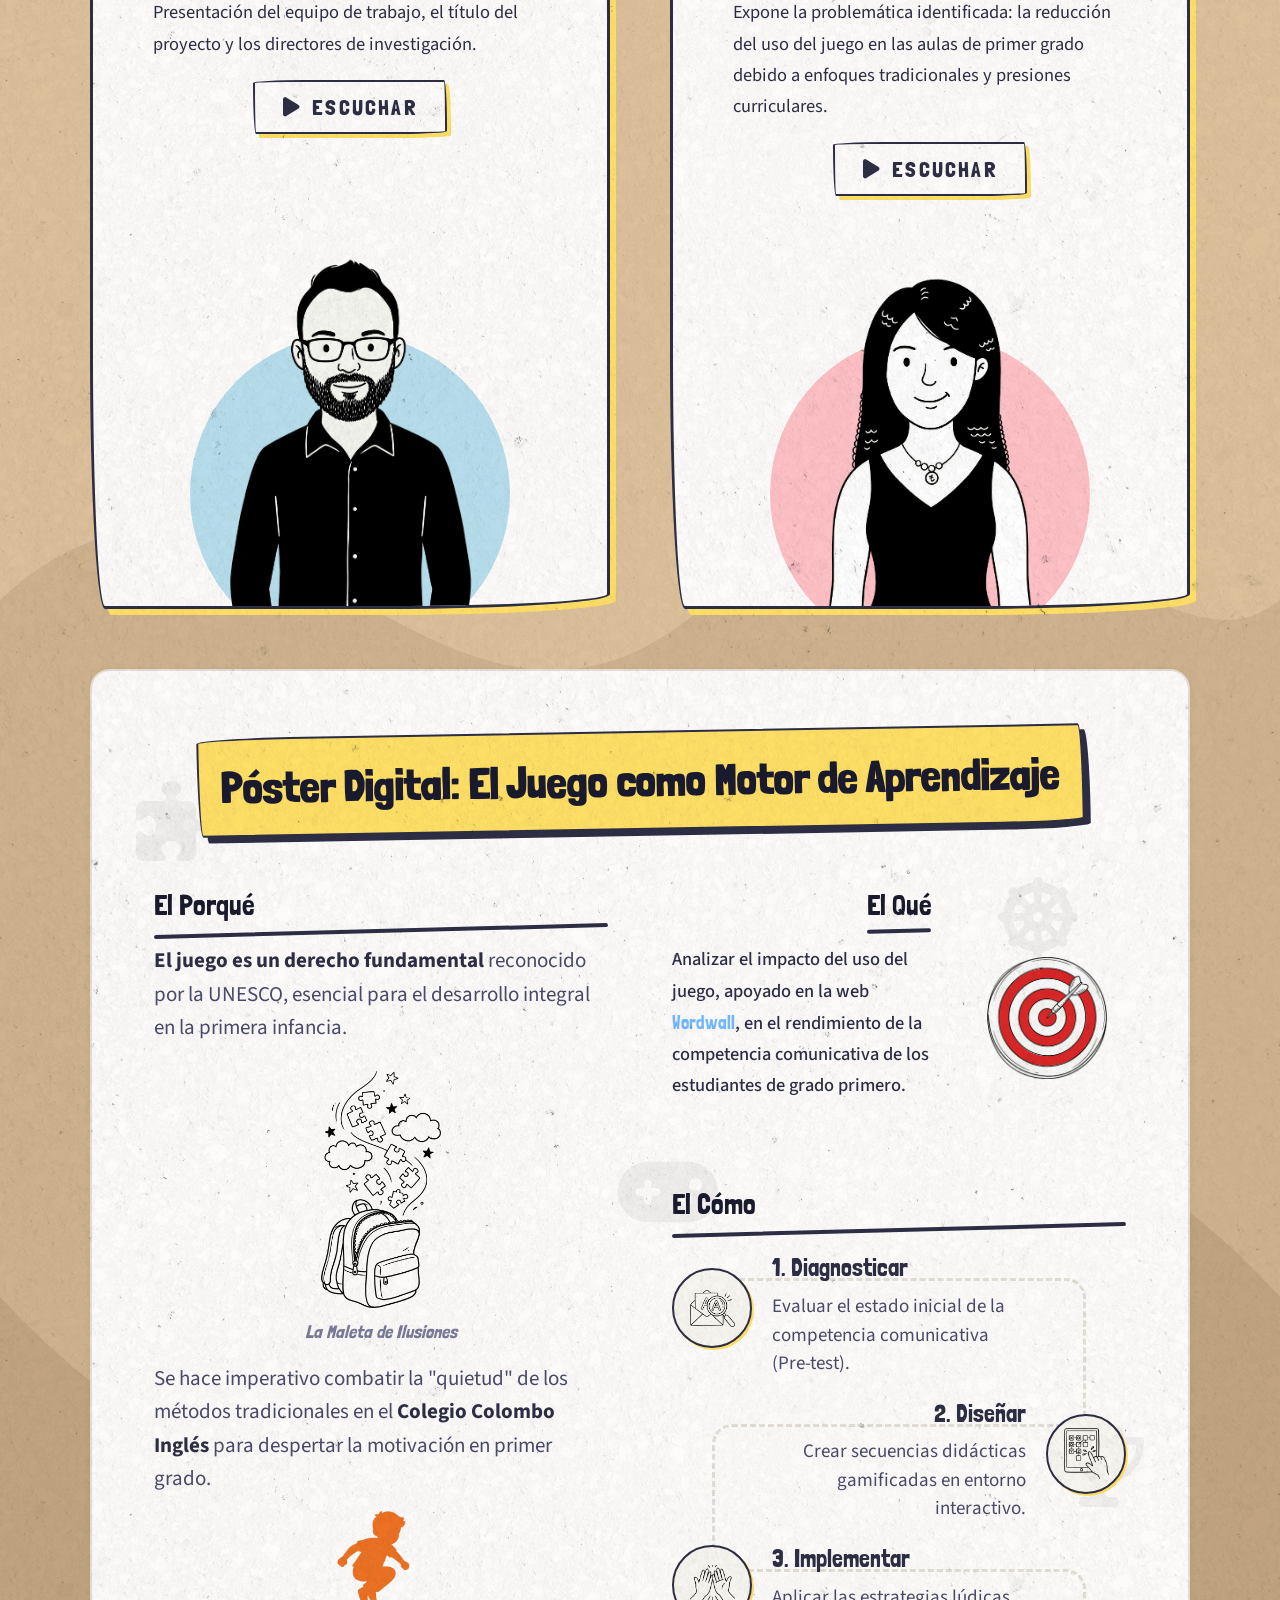
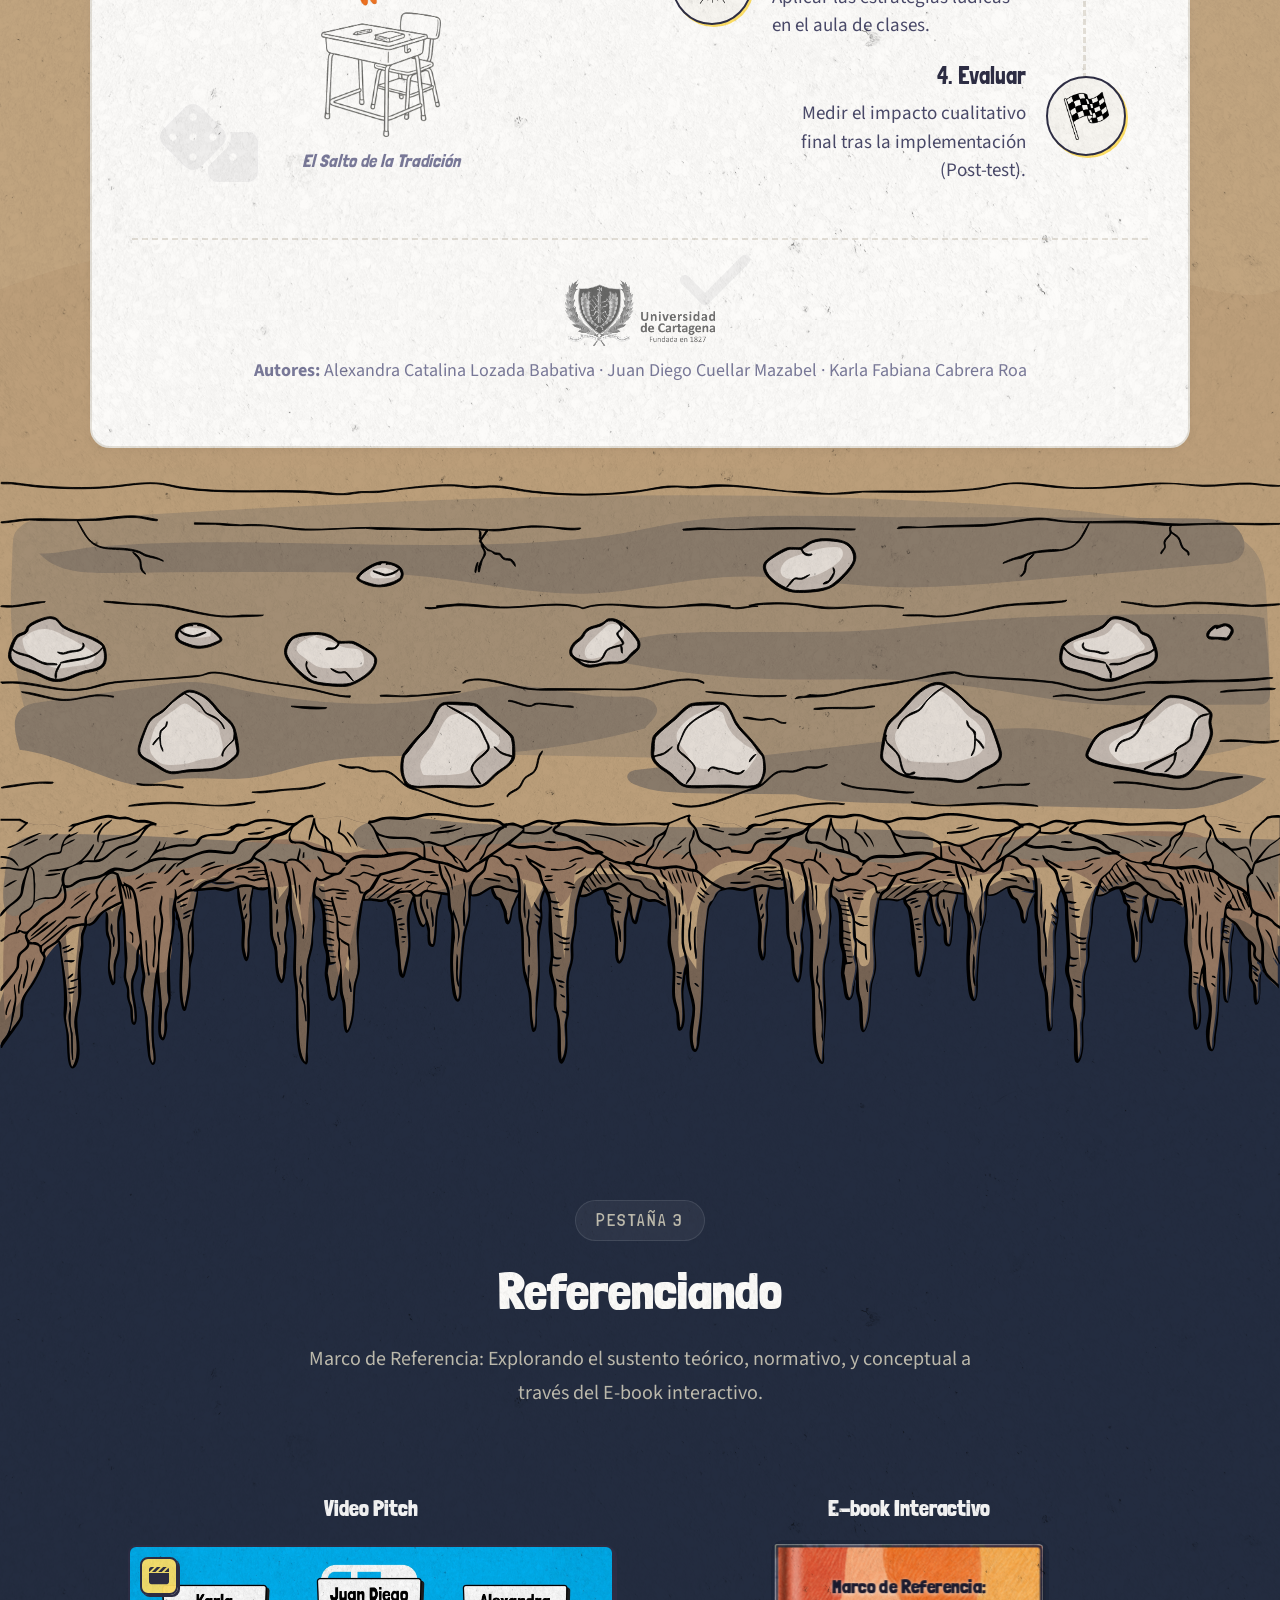
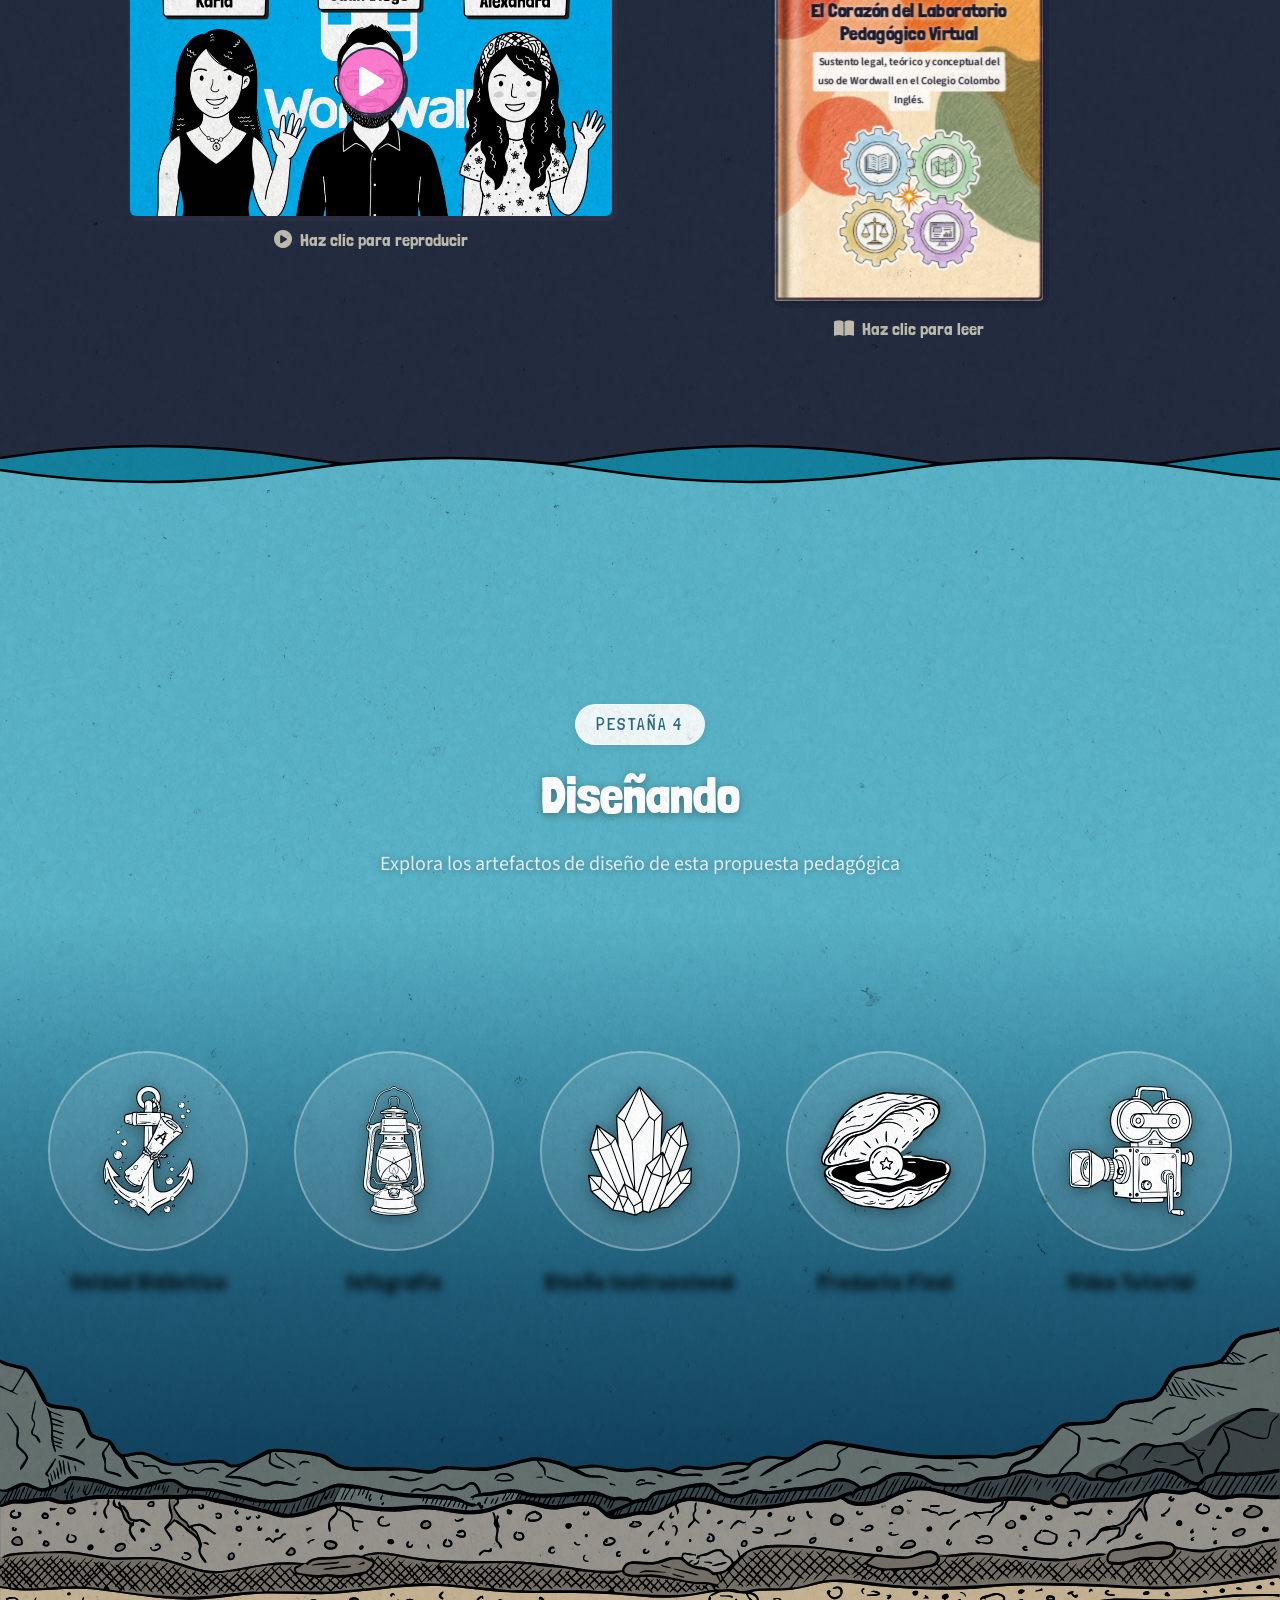
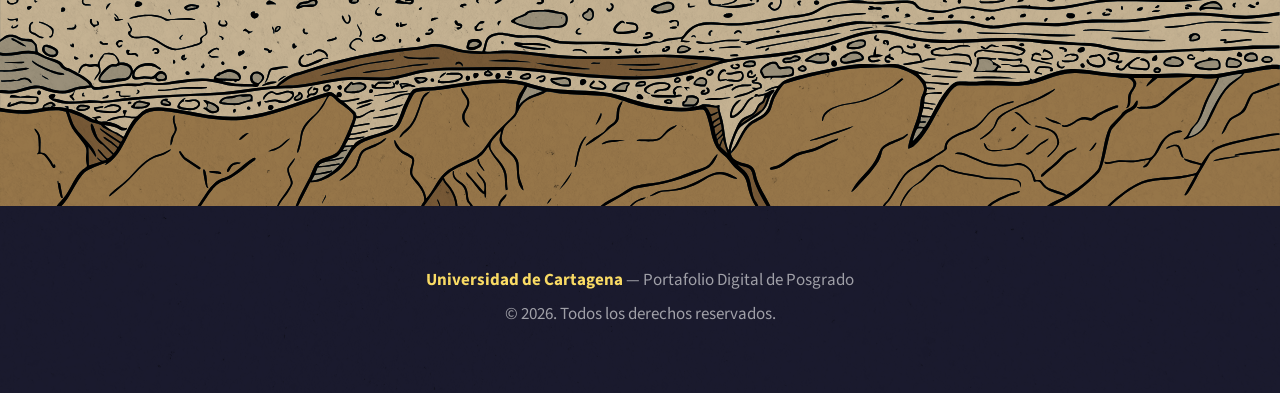
==== commit 7c451031: "Changed SVG stroke on index fill" ====
--- a/index.html
+++ b/index.html
@@ -132,7 +132,7 @@
         preserveAspectRatio="xMidYMid meet">
         <path id="stroke-path"
           d="M380.3,76.8c-79.2-10.5-203.7-14.5-340.6,35.3-80,29.1-185.2,67.4-256.2,175.8-10.6,16.2-63.3,99.3-63.5,218.1,0,23.6,3,223.3,169.4,338.8,122.6,85,268,79,364.2,42.4,25.4-9.7,51.9-20.1,79.1-44.5,94.5-84.9,136.3-286,24-381.2-79.5-67.3-215.5-64.1-290.8,4.2C11.8,514.9,1.9,586,0,616.8c-11.4,186.3,187.5,239.5,207.1,457.4,1.9,20.9,9.9,129.6-49.4,234.4-47.4,83.6-107.6,111.6-173.6,166.6-70.5,58.7-160.9,159.2-228.7,338.8"
-          fill="none" stroke="#B492F0" stroke-linecap="round" stroke-miterlimit="10" stroke-width="250" />
+          fill="none" stroke="#92BBF0" stroke-linecap="round" stroke-miterlimit="10" stroke-width="250" />
       </svg>
     </div>
 
